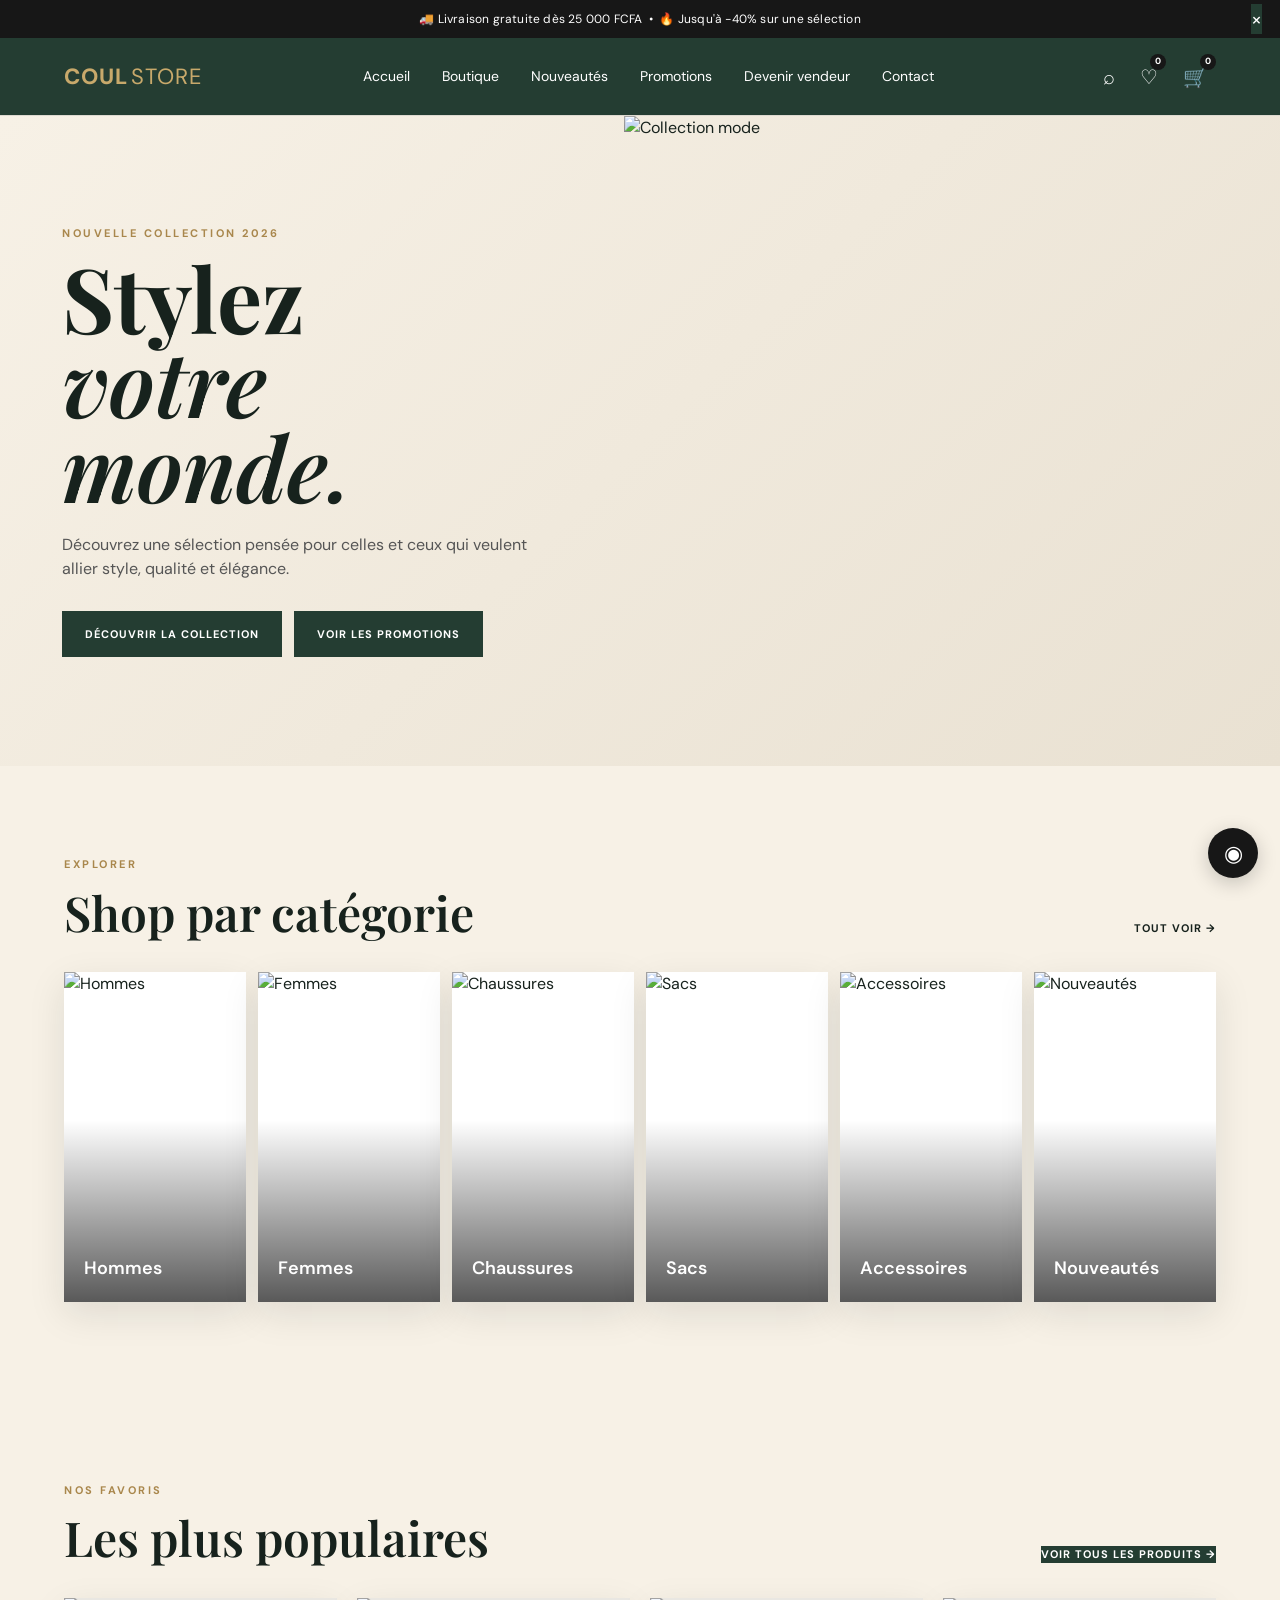
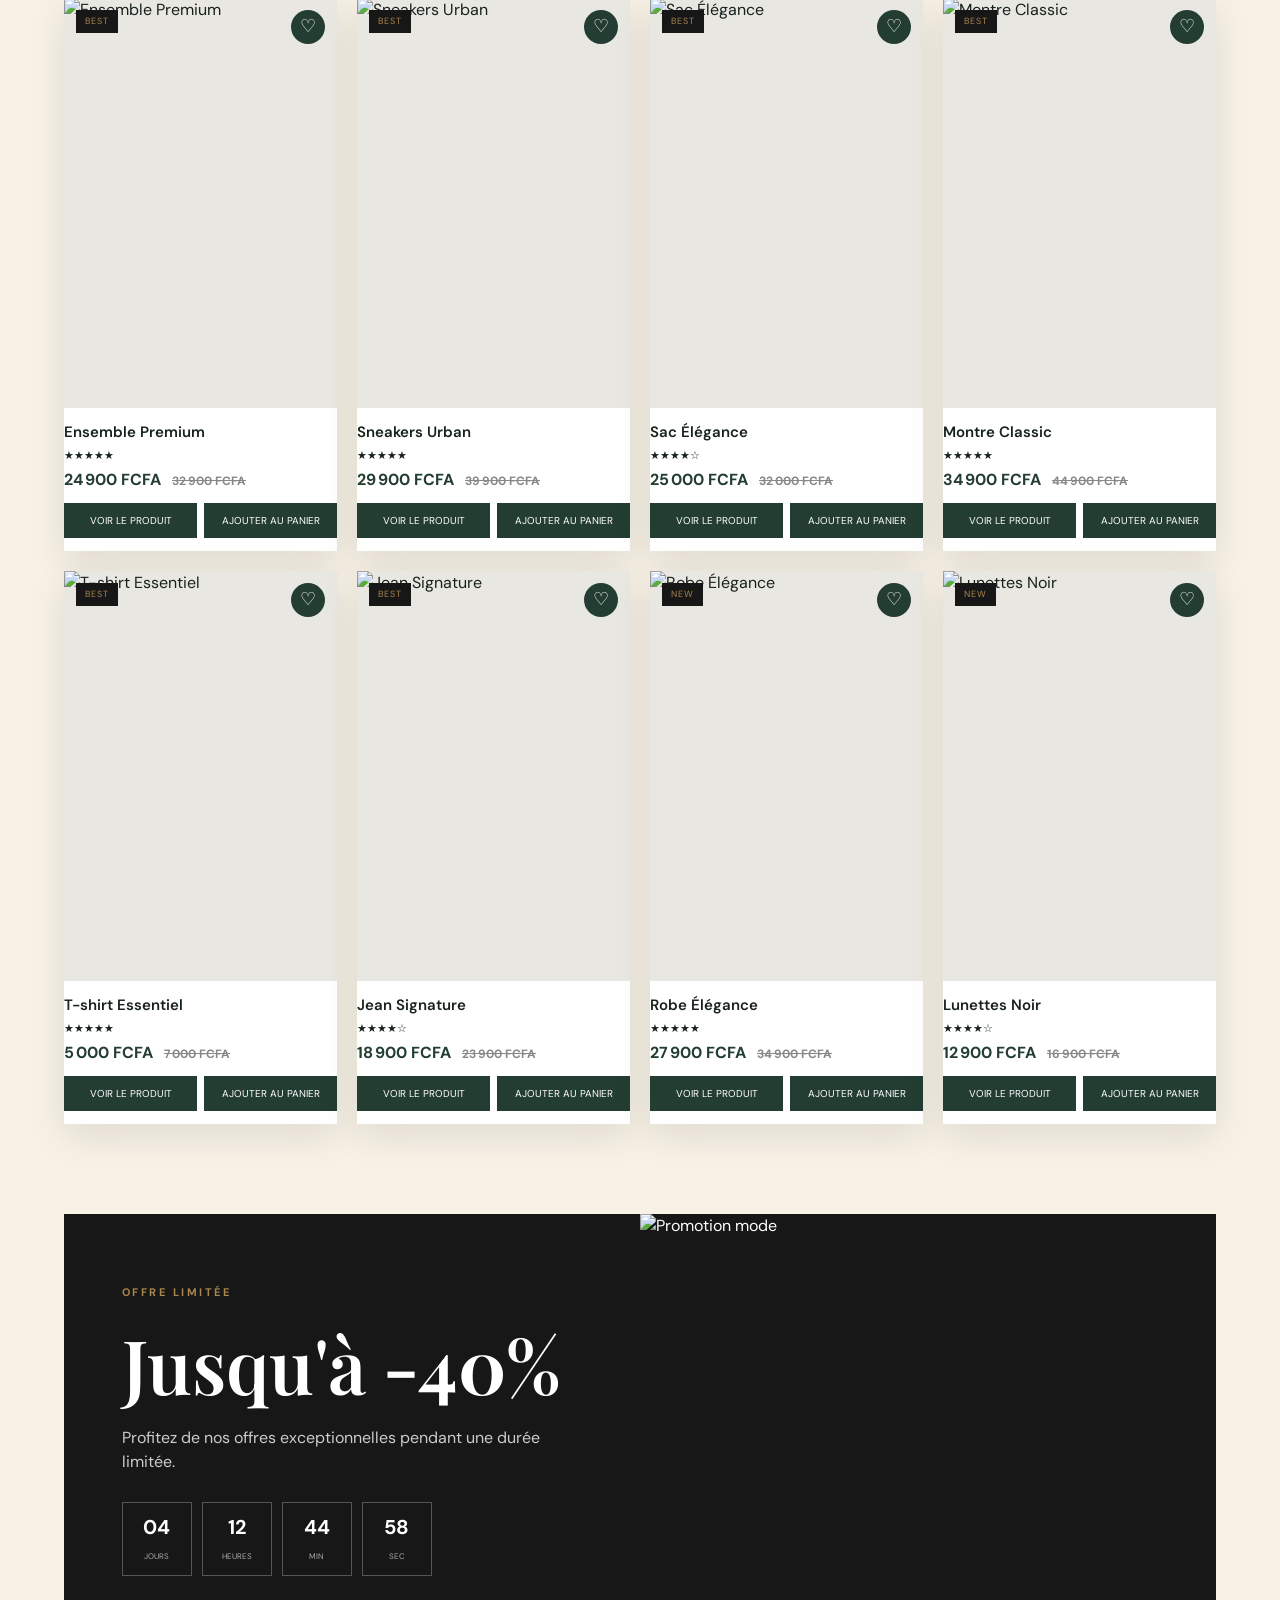
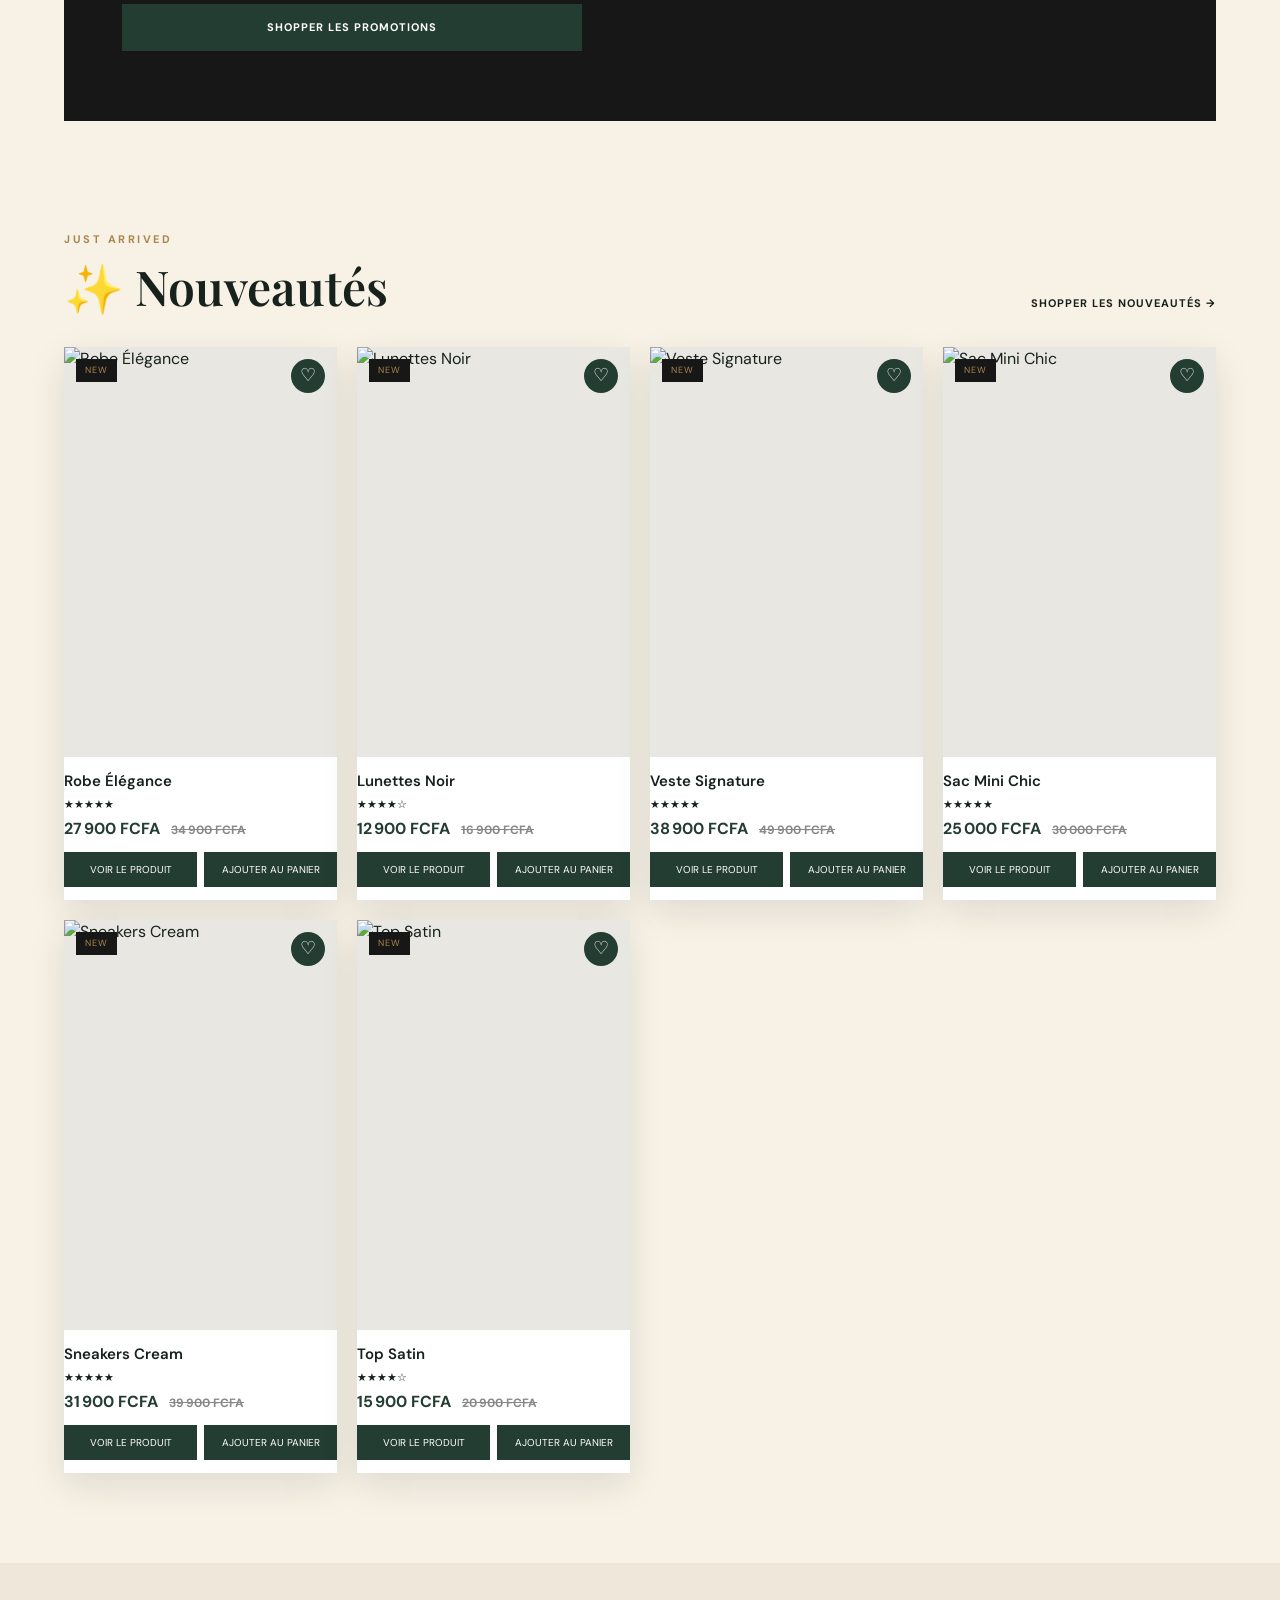
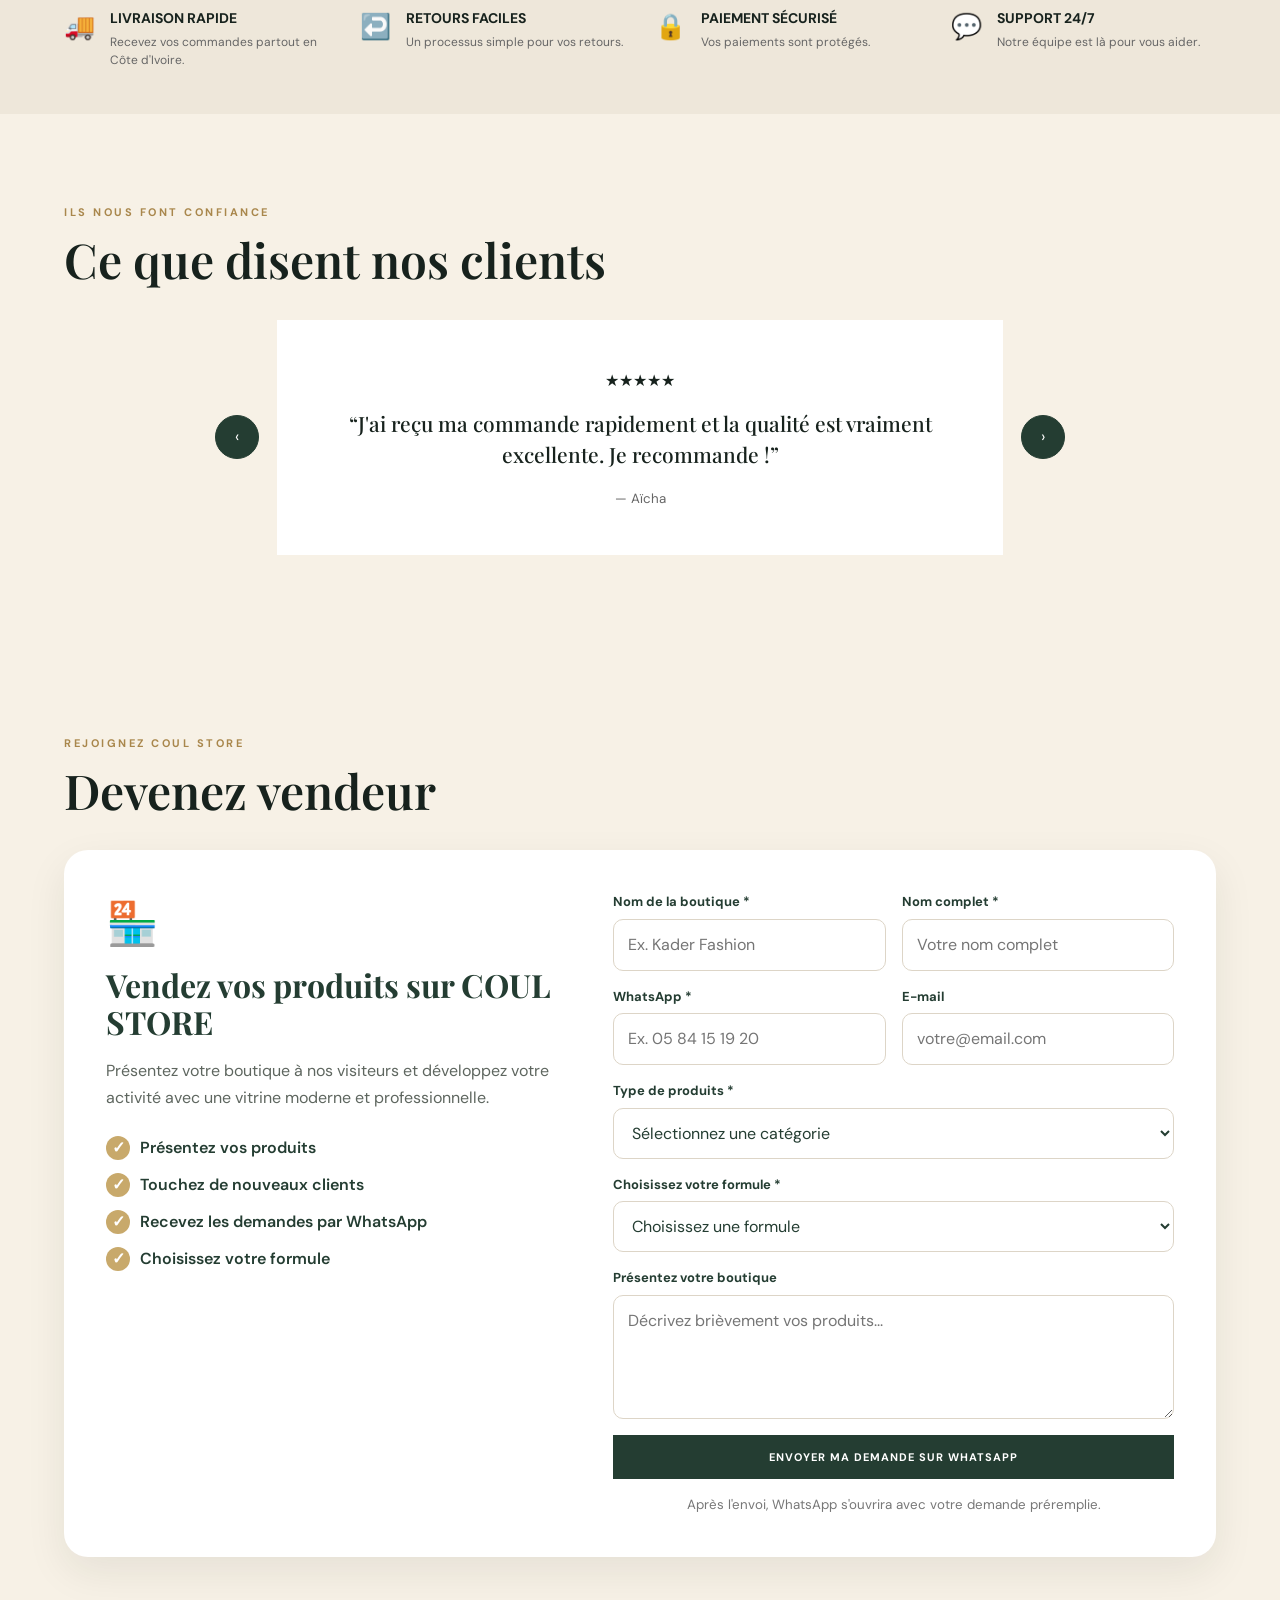
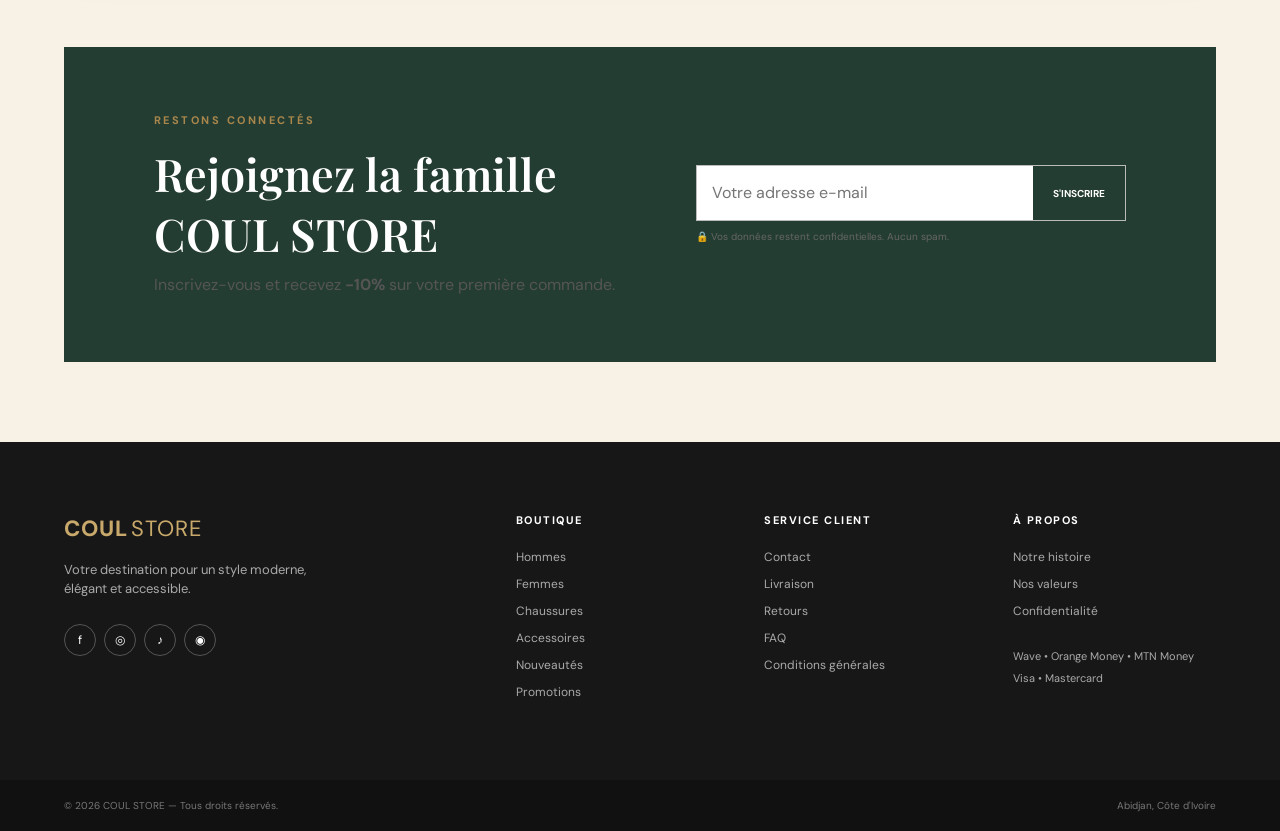
==== index.html @ 88ff922c "Update print statement from 'Hello' to 'Goodbye'" ====
<!DOCTYPE html>
<html lang="fr">
<head>
  <meta charset="UTF-8">
  <meta name="viewport" content="width=device-width, initial-scale=1.0">
  <meta name="description" content="COUL STORE — boutique mode et lifestyle en ligne.">
  <title>COUL STORE — Mode & Lifestyle</title>
  <link rel="preconnect" href="https://fonts.googleapis.com">
  <link rel="preconnect" href="https://fonts.gstatic.com" crossorigin>
  <link href="https://fonts.googleapis.com/css2?family=DM+Sans:wght@400;500;600;700&family=Playfair+Display:wght@600;700&display=swap" rel="stylesheet">
  <link rel="stylesheet" href="style.css">

  <style>
    .seller-section{background:#f7f1e6}
    .seller-box{display:grid;grid-template-columns:1fr 1.2fr;gap:40px;background:#fff;padding:42px;border-radius:24px;box-shadow:0 15px 40px rgba(23,34,29,.08)}
    .seller-intro h3{font-family:'Playfair Display',serif;font-size:32px;line-height:1.15;margin:12px 0 16px;color:#243d32}
    .seller-intro p{line-height:1.7;color:#5e665f}
    .seller-icon{font-size:42px}
    .seller-benefits{display:grid;gap:13px;margin-top:25px}
    .seller-benefits div{display:flex;gap:10px;align-items:center;color:#243d32;font-weight:600}
    .seller-benefits span{display:inline-grid;place-items:center;width:24px;height:24px;border-radius:50%;background:#c8a96b;color:#fff}
    .seller-form{display:grid;gap:16px}
    .form-row{display:grid;grid-template-columns:1fr 1fr;gap:16px}
    .form-group{display:grid;gap:7px}
    .form-group label{font-size:13px;font-weight:700;color:#243d32}
    .form-group input,.form-group select,.form-group textarea{width:100%;border:1px solid #d8d2c7;border-radius:10px;padding:13px 14px;background:#fff;font:inherit;color:#243d32;outline:none}
    .form-group textarea{resize:vertical}
    .form-group input:focus,.form-group select:focus,.form-group textarea:focus{border-color:#c8a96b;box-shadow:0 0 0 3px rgba(200,169,107,.15)}
    .seller-submit{border:0;cursor:pointer;width:100%}
    .seller-note{color:#777;text-align:center;line-height:1.5}
    @media(max-width:800px){.seller-box{grid-template-columns:1fr;padding:26px 20px;gap:28px}.seller-intro h3{font-size:27px}.form-row{grid-template-columns:1fr}}
  </style>

</head>
<body>
  <div class="announcement" id="announcement">
    <span>🚚 Livraison gratuite dès 25 000 FCFA&nbsp; • &nbsp;🔥 Jusqu'à -40% sur une sélection</span>
    <button aria-label="Fermer" id="closeAnnouncement">×</button>
  </div>

  <header class="header">
    <a class="logo" href="#accueil">COUL<span>STORE</span></a>

    <nav class="desktop-nav">
      <a href="#accueil">Accueil</a>
      <a href="#boutique">Boutique</a>
      <a href="#nouveautes">Nouveautés</a>
      <a href="#promotions">Promotions</a>
      <a href="#devenir-vendeur">Devenir vendeur</a>
      <a href="#contact">Contact</a>
    </nav>

    <div class="header-actions">
      <button class="icon-btn search-toggle" aria-label="Recherche">⌕</button>
      <button class="icon-btn" id="wishlistBtn" aria-label="Favoris">♡<b id="wishlistCount">0</b></button>
      <button class="icon-btn" id="cartBtn" aria-label="Panier">🛒<b id="cartCount">0</b></button>
      <button class="menu-btn" id="menuBtn" aria-label="Menu">☰</button>
    </div>
  </header>

  <div class="search-panel" id="searchPanel">
    <div class="search-inner">
      <input id="searchInput" type="search" placeholder="Rechercher un produit...">
      <button id="clearSearch">×</button>
    </div>
    <div id="searchResults" class="search-results"></div>
  </div>

  <div class="mobile-menu" id="mobileMenu">
    <a href="#accueil">Accueil</a>
    <a href="#boutique">Boutique</a>
    <a href="#nouveautes">Nouveautés</a>
    <a href="#promotions">Promotions</a>
    <a href="#devenir-vendeur">Devenir vendeur</a>
    <a href="#contact">Contact</a>
  </div>

  <main>
    <section class="hero" id="accueil">
      <div class="hero-content">
        <p class="eyebrow">NOUVELLE COLLECTION 2026</p>
        <h1>Stylez<br><em>votre monde.</em></h1>
        <p>Découvrez une sélection pensée pour celles et ceux qui veulent allier style, qualité et élégance.</p>
        <div class="hero-buttons">
          <a href="#boutique" class="btn btn-dark">Découvrir la collection</a>
          <a href="#promotions" class="btn btn-light">Voir les promotions</a>
        </div>
      </div>
      <div class="hero-image">
        <img src="https://images.unsplash.com/photo-1445205170230-053b83016050?auto=format&fit=crop&w=1400&q=85" alt="Collection mode">
      </div>
    </section>

    <section class="section" id="boutique">
      <div class="section-heading">
        <div><p class="eyebrow">EXPLORER</p><h2>Shop par catégorie</h2></div>
        <a href="#produits" class="text-link">Tout voir →</a>
      </div>
      <div class="category-grid">
        <a class="category-card" href="#produits"><img src="https://images.unsplash.com/photo-1529139574466-a303027c1d8b?auto=format&fit=crop&w=700&q=80" alt="Hommes"><span>Hommes</span></a>
        <a class="category-card" href="#produits"><img src="https://images.unsplash.com/photo-1483985988355-763728e1935b?auto=format&fit=crop&w=700&q=80" alt="Femmes"><span>Femmes</span></a>
        <a class="category-card" href="#produits"><img src="https://images.unsplash.com/photo-1542291026-7eec264c27ff?auto=format&fit=crop&w=700&q=80" alt="Chaussures"><span>Chaussures</span></a>
        <a class="category-card" href="#produits"><img src="https://images.unsplash.com/photo-1553062407-98eeb64c6a62?auto=format&fit=crop&w=700&q=80" alt="Sacs"><span>Sacs</span></a>
        <a class="category-card" href="#produits"><img src="https://images.unsplash.com/photo-1523779917675-b6ed3a42a561?auto=format&fit=crop&w=700&q=80" alt="Accessoires"><span>Accessoires</span></a>
        <a class="category-card" href="#nouveautes"><img src="https://images.unsplash.com/photo-1490481651871-ab68de25d43d?auto=format&fit=crop&w=700&q=80" alt="Nouveautés"><span>Nouveautés</span></a>
      </div>
    </section>

    <section class="section products-section" id="produits">
      <div class="section-heading">
        <div><p class="eyebrow">NOS FAVORIS</p><h2>Les plus populaires</h2></div>
        <button class="text-link" id="viewAll">Voir tous les produits →</button>
      </div>
      <div class="product-grid" id="productGrid"></div>
    </section>

    <section class="promo" id="promotions">
      <div>
        <p class="eyebrow">OFFRE LIMITÉE</p>
        <h2>Jusqu'à <strong>-40%</strong></h2>
        <p>Profitez de nos offres exceptionnelles pendant une durée limitée.</p>
        <div class="countdown">
          <div><b id="days">00</b><small>JOURS</small></div>
          <div><b id="hours">00</b><small>HEURES</small></div>
          <div><b id="minutes">00</b><small>MIN</small></div>
          <div><b id="seconds">00</b><small>SEC</small></div>
        </div>
        <a href="#produits" class="btn btn-light">Shopper les promotions</a>
      </div>
      <img src="https://images.unsplash.com/photo-1529139574466-a303027c1d8b?auto=format&fit=crop&w=1200&q=85" alt="Promotion mode">
    </section>

    <section class="section" id="nouveautes">
      <div class="section-heading">
        <div><p class="eyebrow">JUST ARRIVED</p><h2>✨ Nouveautés</h2></div>
        <a href="#produits" class="text-link">Shopper les nouveautés →</a>
      </div>
      <div class="product-grid" id="newGrid"></div>
    </section>

    <section class="values">
      <div class="value"><span>🚚</span><div><h3>Livraison rapide</h3><p>Recevez vos commandes partout en Côte d'Ivoire.</p></div></div>
      <div class="value"><span>↩️</span><div><h3>Retours faciles</h3><p>Un processus simple pour vos retours.</p></div></div>
      <div class="value"><span>🔒</span><div><h3>Paiement sécurisé</h3><p>Vos paiements sont protégés.</p></div></div>
      <div class="value"><span>💬</span><div><h3>Support 24/7</h3><p>Notre équipe est là pour vous aider.</p></div></div>
    </section>

    <section class="reviews section">
      <div class="section-heading"><div><p class="eyebrow">ILS NOUS FONT CONFIANCE</p><h2>Ce que disent nos clients</h2></div></div>
      <div class="review-wrap">
        <button class="slider-btn" id="prevReview">‹</button>
        <div class="review-card" id="reviewCard"></div>
        <button class="slider-btn" id="nextReview">›</button>
      </div>
    </section>


    <section class="section seller-section" id="devenir-vendeur">
      <div class="section-heading">
        <div>
          <p class="eyebrow">REJOIGNEZ COUL STORE</p>
          <h2>Devenez vendeur</h2>
        </div>
      </div>

      <div class="seller-box">
        <div class="seller-intro">
          <span class="seller-icon">🏪</span>
          <h3>Vendez vos produits sur COUL STORE</h3>
          <p>Présentez votre boutique à nos visiteurs et développez votre activité avec une vitrine moderne et professionnelle.</p>

          <div class="seller-benefits">
            <div><span>✓</span> Présentez vos produits</div>
            <div><span>✓</span> Touchez de nouveaux clients</div>
            <div><span>✓</span> Recevez les demandes par WhatsApp</div>
            <div><span>✓</span> Choisissez votre formule</div>
          </div>
        </div>

        <form class="seller-form" id="sellerForm">
          <div class="form-row">
            <div class="form-group">
              <label for="sellerShop">Nom de la boutique *</label>
              <input id="sellerShop" type="text" placeholder="Ex. Kader Fashion" required>
            </div>
            <div class="form-group">
              <label for="sellerName">Nom complet *</label>
              <input id="sellerName" type="text" placeholder="Votre nom complet" required>
            </div>
          </div>

          <div class="form-row">
            <div class="form-group">
              <label for="sellerPhone">WhatsApp *</label>
              <input id="sellerPhone" type="tel" placeholder="Ex. 05 84 15 19 20" required>
            </div>
            <div class="form-group">
              <label for="sellerEmail">E-mail</label>
              <input id="sellerEmail" type="email" placeholder="votre@email.com">
            </div>
          </div>

          <div class="form-group">
            <label for="sellerCategory">Type de produits *</label>
            <select id="sellerCategory" required>
              <option value="">Sélectionnez une catégorie</option>
              <option>Vêtements</option>
              <option>Chaussures</option>
              <option>Sacs</option>
              <option>Accessoires</option>
              <option>Beauté & soins</option>
              <option>Autres</option>
            </select>
          </div>

          <div class="form-group">
            <label for="sellerPlan">Choisissez votre formule *</label>
            <select id="sellerPlan" required>
              <option value="">Choisissez une formule</option>
              <option>Starter — 3 000 FCFA / mois</option>
              <option>Business — 5 000 FCFA / mois</option>
              <option>Premium — 10 000 FCFA / mois</option>
            </select>
          </div>

          <div class="form-group">
            <label for="sellerDescription">Présentez votre boutique</label>
            <textarea id="sellerDescription" rows="4" placeholder="Décrivez brièvement vos produits..."></textarea>
          </div>

          <button class="btn btn-dark seller-submit" type="submit">Envoyer ma demande sur WhatsApp</button>
          <small class="seller-note">Après l'envoi, WhatsApp s'ouvrira avec votre demande préremplie.</small>
        </form>
      </div>
    </section>

    <section class="newsletter">
      <div>
        <p class="eyebrow">RESTONS CONNECTÉS</p>
        <h2>Rejoignez la famille COUL STORE</h2>
        <p>Inscrivez-vous et recevez <strong>-10%</strong> sur votre première commande.</p>
      </div>
      <form id="newsletterForm">
        <div class="email-box"><input id="emailInput" type="email" placeholder="Votre adresse e-mail" required><button type="submit">S'inscrire</button></div>
        <small>🔒 Vos données restent confidentielles. Aucun spam.</small>
      </form>
    </section>
  </main>

  <footer id="contact">
    <div class="footer-top">
      <div class="footer-brand"><a class="logo" href="#accueil">COUL<span>STORE</span></a><p>Votre destination pour un style moderne, élégant et accessible.</p><div class="socials"><a href="#">f</a><a href="#">◎</a><a href="#">♪</a><a href="https://wa.me/2250584151920" target="_blank" rel="noopener noreferrer">◉</a></div></div>
      <div><h4>BOUTIQUE</h4><a href="#produits">Hommes</a><a href="#produits">Femmes</a><a href="#produits">Chaussures</a><a href="#produits">Accessoires</a><a href="#nouveautes">Nouveautés</a><a href="#promotions">Promotions</a></div>
      <div><h4>SERVICE CLIENT</h4><a href="#contact">Contact</a><a href="#">Livraison</a><a href="#">Retours</a><a href="#">FAQ</a><a href="#">Conditions générales</a></div>
      <div><h4>À PROPOS</h4><a href="#">Notre histoire</a><a href="#">Nos valeurs</a><a href="#">Confidentialité</a><p class="payment">Wave • Orange Money • MTN Money<br>Visa • Mastercard</p></div>
    </div>
    <div class="footer-bottom"><span>© 2026 COUL STORE — Tous droits réservés.</span><span>Abidjan, Côte d'Ivoire</span></div>
  </footer>

  <div class="overlay" id="overlay"></div>
  <aside class="cart-drawer" id="cartDrawer">
    <div class="drawer-head"><h2>Votre panier</h2><button id="closeCart">×</button></div>
    <div id="cartItems"></div>
    <div class="cart-footer"><div><span>Sous-total</span><strong id="cartTotal">0 FCFA</strong></div><button class="btn btn-dark checkout" id="checkoutBtn">Passer la commande</button></div>
  </aside>

  <div class="modal" id="productModal">
    <div class="modal-box"><button class="modal-close" id="closeModal">×</button><div id="modalContent"></div></div>
  </div>

  <a class="whatsapp" href="https://wa.me/2250584151920?text=Bonjour%20COUL%20STORE%2C%20je%20voudrais%20avoir%20des%20informations%20sur%20vos%20produits." target="_blank" rel="noopener noreferrer" aria-label="WhatsApp">◉</a>
  <div class="toast" id="toast"></div>


  <script src="script.js"></script>
</body>
</html>
---- style.css ----
*{box-sizing:border-box;margin:0;padding:0}html{scroll-behavior:smooth}body{font-family:"DM Sans",sans-serif;color:#171717;background:#f8f6f1;line-height:1.5}a{text-decoration:none;color:inherit}button,input{font:inherit}.announcement{height:38px;background:#171717;color:#fff;display:flex;justify-content:center;align-items:center;font-size:12px;letter-spacing:.2px;position:relative}.announcement button{position:absolute;right:18px;background:none;border:0;color:#fff;font-size:20px;cursor:pointer}.header{height:78px;background:#f8f6f1;display:flex;align-items:center;justify-content:space-between;padding:0 5%;position:sticky;top:0;z-index:50;border-bottom:1px solid #ddd9d0}.logo{font-size:22px;font-weight:800;letter-spacing:1px}.logo span{font-weight:400;margin-left:3px}.desktop-nav{display:flex;gap:32px;font-size:14px}.desktop-nav a:hover,.footer-top a:hover,.text-link:hover{opacity:.55}.header-actions{display:flex;gap:9px;align-items:center}.icon-btn,.menu-btn{background:none;border:0;cursor:pointer;position:relative;font-size:20px;padding:8px}.icon-btn b{position:absolute;top:0;right:0;background:#171717;color:#fff;border-radius:50%;font-size:9px;min-width:16px;height:16px;display:grid;place-items:center}.menu-btn{display:none}.search-panel{display:none;background:#fff;padding:15px 5%;border-bottom:1px solid #ddd;position:sticky;top:78px;z-index:45}.search-panel.open{display:block}.search-inner{display:flex;border:1px solid #ccc}.search-inner input{width:100%;border:0;padding:13px;outline:0}.search-inner button{border:0;background:none;padding:0 15px}.search-results{display:grid;grid-template-columns:repeat(4,1fr);gap:12px;margin-top:12px}.mobile-menu{display:none}.hero{min-height:650px;display:grid;grid-template-columns:1fr 1.05fr;background:#e8e1d6}.hero-content{display:flex;flex-direction:column;justify-content:center;padding:8% 10%;z-index:2}.eyebrow{font-size:11px;letter-spacing:2.5px;font-weight:700;margin-bottom:14px}.hero h1{font:700 clamp(48px,7vw,92px)/.94 "Playfair Display",serif;margin-bottom:25px}.hero h1 em{font-weight:600}.hero-content>p:not(.eyebrow){max-width:490px;color:#555;margin-bottom:30px;font-size:16px}.hero-image{min-height:650px}.hero-image img{width:100%;height:100%;object-fit:cover}.hero-buttons{display:flex;gap:12px;flex-wrap:wrap}.btn{display:inline-flex;justify-content:center;align-items:center;padding:14px 22px;border:1px solid #171717;text-transform:uppercase;letter-spacing:1px;font-size:11px;font-weight:700;cursor:pointer}.btn-dark{background:#171717;color:#fff}.btn-light{background:#fff;color:#171717;border-color:#fff}.section{padding:90px 5%}.section-heading{display:flex;justify-content:space-between;align-items:end;margin-bottom:35px}.section-heading h2{font:600 clamp(30px,4vw,48px)/1.05 "Playfair Display",serif}.text-link{border:0;background:none;text-transform:uppercase;font-size:11px;font-weight:700;letter-spacing:1px;cursor:pointer}.category-grid{display:grid;grid-template-columns:repeat(6,1fr);gap:12px}.category-card{height:330px;position:relative;overflow:hidden;background:#ddd}.category-card img{width:100%;height:100%;object-fit:cover;transition:.5s}.category-card:after{content:"";position:absolute;inset:45% 0 0;background:linear-gradient(transparent,rgba(0,0,0,.65))}.category-card span{position:absolute;z-index:2;bottom:20px;left:20px;color:#fff;font-size:18px;font-weight:600}.category-card:hover img{transform:scale(1.06)}.product-grid{display:grid;grid-template-columns:repeat(4,1fr);gap:20px}.product-card{position:relative}.product-image{height:410px;background:#e9e7e2;position:relative;overflow:hidden}.product-image img{width:100%;height:100%;object-fit:cover;transition:.4s}.product-card:hover .product-image img{transform:scale(1.03)}.badge{position:absolute;left:12px;top:12px;background:#171717;color:#fff;padding:5px 9px;font-size:9px;letter-spacing:1px}.heart{position:absolute;right:12px;top:12px;border:0;background:#fff;width:34px;height:34px;border-radius:50%;cursor:pointer;font-size:18px}.heart.active{background:#171717;color:#fff}.product-info{padding:13px 0}.product-info h3{font-size:15px;font-weight:600}.stars{font-size:11px;margin:4px 0}.price{font-weight:700}.old{text-decoration:line-through;color:#888;font-size:12px;margin-left:7px}.product-actions{display:flex;gap:7px;margin-top:11px}.product-actions button{flex:1;padding:9px;border:1px solid #171717;background:#171717;color:#fff;font-size:10px;text-transform:uppercase;cursor:pointer}.product-actions button:first-child{background:transparent;color:#171717}.promo{margin:0 5% 20px;background:#171717;color:#fff;display:grid;grid-template-columns:1fr 1fr;min-height:480px;overflow:hidden}.promo>div{padding:70px 10%;display:flex;flex-direction:column;justify-content:center}.promo h2{font:600 clamp(45px,6vw,75px) "Playfair Display",serif;margin-bottom:12px}.promo p:not(.eyebrow){color:#ccc;max-width:430px}.promo img{width:100%;height:100%;object-fit:cover;min-height:480px}.countdown{display:flex;gap:10px;margin:28px 0}.countdown div{border:1px solid #555;min-width:70px;padding:9px;text-align:center}.countdown b{display:block;font-size:20px}.countdown small{font-size:8px;color:#aaa}.values{display:grid;grid-template-columns:repeat(4,1fr);background:#ebe7de;padding:45px 5%;gap:30px}.value{display:flex;gap:15px}.value>span{font-size:25px}.value h3{font-size:14px;text-transform:uppercase}.value p{font-size:12px;color:#666;margin-top:4px}.review-wrap{display:flex;align-items:center;gap:18px;max-width:850px;margin:auto}.review-card{background:#fff;min-height:210px;flex:1;padding:45px;text-align:center}.review-card .stars{font-size:16px}.review-card p{font:500 21px/1.5 "Playfair Display",serif;margin:15px auto;max-width:650px}.review-card small{color:#666}.slider-btn{border:1px solid #aaa;background:transparent;width:44px;height:44px;border-radius:50%;cursor:pointer}.newsletter{margin:0 5% 80px;padding:65px 7%;background:#ded5c7;display:flex;justify-content:space-between;gap:40px;align-items:center}.newsletter h2{font:600 clamp(30px,4vw,45px) "Playfair Display",serif}.newsletter p:not(.eyebrow){margin-top:10px;color:#555}.email-box{display:flex;background:#fff;border:1px solid #bbb;min-width:430px}.email-box input{border:0;outline:0;padding:15px;flex:1}.email-box button{background:#171717;color:#fff;border:0;padding:0 20px;text-transform:uppercase;font-size:10px;font-weight:700}.newsletter form small{display:block;margin-top:8px;color:#666;font-size:10px}.footer-top{background:#171717;color:#fff;padding:70px 5%;display:grid;grid-template-columns:2fr 1fr 1fr 1fr;gap:45px}.footer-top .logo{display:block;margin-bottom:15px}.footer-brand>p{color:#aaa;max-width:280px;font-size:13px}.footer-top h4{font-size:11px;letter-spacing:1.5px;margin-bottom:20px}.footer-top>div:not(.footer-brand) a{display:block;color:#aaa;font-size:12px;margin:9px 0}.socials{display:flex;gap:8px;margin-top:25px}.socials a{width:32px;height:32px;border:1px solid #555;border-radius:50%;display:grid;place-items:center;font-size:12px}.payment{font-size:11px;color:#aaa;line-height:2;margin-top:25px}.footer-bottom{background:#111;color:#777;padding:18px 5%;display:flex;justify-content:space-between;font-size:10px}.overlay{position:fixed;inset:0;background:rgba(0,0,0,.4);opacity:0;visibility:hidden;transition:.3s;z-index:80}.overlay.show{opacity:1;visibility:visible}.cart-drawer{position:fixed;right:-440px;top:0;width:min(440px,100%);height:100%;background:#fff;z-index:90;transition:.35s;padding:25px;display:flex;flex-direction:column}.cart-drawer.open{right:0}.drawer-head{display:flex;justify-content:space-between;border-bottom:1px solid #ddd;padding-bottom:18px}.drawer-head button,.modal-close{border:0;background:none;font-size:28px;cursor:pointer}.cart-footer{margin-top:auto;border-top:1px solid #ddd;padding-top:20px}.cart-footer>div{display:flex;justify-content:space-between;margin-bottom:15px}.cart-item{display:flex;gap:12px;padding:15px 0;border-bottom:1px solid #eee}.cart-item img{width:70px;height:80px;object-fit:cover}.cart-item-info{flex:1}.cart-item-info h4{font-size:13px}.qty{display:flex;align-items:center;gap:8px;margin-top:7px}.qty button{width:24px;height:24px;border:1px solid #ccc;background:#fff;cursor:pointer}.remove{border:0;background:none;font-size:11px;text-decoration:underline;cursor:pointer}.checkout{width:100%}.modal{position:fixed;inset:0;background:rgba(0,0,0,.6);z-index:100;display:none;place-items:center;padding:20px}.modal.show{display:grid}.modal-box{background:#fff;width:min(900px,100%);max-height:90vh;overflow:auto;position:relative;padding:35px}.modal-close{position:absolute;right:15px;top:8px;z-index:2}.modal-product{display:grid;grid-template-columns:1fr 1fr;gap:35px}.modal-product img{width:100%;height:500px;object-fit:cover}.modal-product h2{font:600 40px "Playfair Display",serif;margin:10px 0}.modal-product p{color:#666;margin:15px 0}.modal-product .price{font-size:20px;margin:20px 0}.toast{position:fixed;left:50%;bottom:30px;transform:translate(-50%,20px);background:#171717;color:#fff;padding:12px 20px;font-size:12px;opacity:0;pointer-events:none;transition:.3s;z-index:120}.toast.show{opacity:1;transform:translate(-50%,0)}.whatsapp{position:fixed;right:22px;bottom:22px;width:50px;height:50px;background:#171717;color:#fff;border-radius:50%;display:grid;place-items:center;font-size:22px;z-index:70;box-shadow:0 5px 20px #0003}.search-results .mini-result{display:flex;gap:8px;align-items:center;border:1px solid #eee;padding:8px;font-size:11px}.mini-result img{width:50px;height:60px;object-fit:cover}
@media(max-width:1000px){.category-grid{grid-template-columns:repeat(3,1fr)}.product-grid{grid-template-columns:repeat(3,1fr)}.values{grid-template-columns:repeat(2,1fr)}.desktop-nav{gap:15px}.hero{min-height:560px}.hero-image{min-height:560px}.product-image{height:340px}}
@media(max-width:700px){.announcement{font-size:10px;padding:0 35px 0 12px;text-align:center}.header{height:68px;padding:0 4%}.desktop-nav{display:none}.menu-btn{display:block}.search-panel{top:68px}.mobile-menu{position:fixed;top:68px;left:0;right:0;background:#fff;z-index:49;display:none;flex-direction:column;padding:20px 5%;border-bottom:1px solid #ddd}.mobile-menu.open{display:flex}.mobile-menu a{padding:13px 0;border-bottom:1px solid #eee}.hero{grid-template-columns:1fr;min-height:auto}.hero-content{padding:70px 7%;order:2}.hero-image{min-height:430px;order:1}.hero h1{font-size:60px}.section{padding:65px 5%}.section-heading{align-items:start;gap:15px}.category-grid{grid-template-columns:repeat(2,1fr)}.category-card{height:250px}.product-grid{grid-template-columns:repeat(2,1fr);gap:12px}.product-image{height:260px}.product-actions button{font-size:9px;padding:8px 4px}.promo{grid-template-columns:1fr;margin:0 5% 10px}.promo img{min-height:350px;grid-row:1}.promo>div{padding:50px 8%;grid-row:2}.values{grid-template-columns:1fr;padding:40px 5%}.newsletter{margin:0 5% 50px;display:block;padding:45px 7%}.email-box{min-width:0;margin-top:25px}.email-box input{min-width:0;width:100%}.footer-top{grid-template-columns:1fr 1fr;padding:55px 5%;gap:35px}.footer-brand{grid-column:1/-1}.footer-bottom{display:block;line-height:2}.modal-product{grid-template-columns:1fr}.modal-product img{height:350px}.search-results{grid-template-columns:repeat(2,1fr)}}
@media(max-width:420px){.logo{font-size:18px}.header-actions{gap:0}.hero h1{font-size:52px}.category-card{height:210px}.product-image{height:225px}.product-info h3{font-size:13px}.product-actions{display:block}.product-actions button{width:100%;margin-top:5px}.countdown div{min-width:55px}.review-card{padding:30px 20px}.review-card p{font-size:17px}.email-box{display:block;background:transparent;border:0}.email-box input,.email-box button{width:100%;height:48px;margin-top:7px}.footer-top{grid-template-columns:1fr}}


/* ===== COUL STORE — THÈME VERT FORÊT / CRÈME / DORÉ ===== */
:root{
  --primary:#243D32;
  --primary-dark:#17221D;
  --secondary:#6F8879;
  --cream:#F7F1E6;
  --gold:#C8A96B;
  --gold-dark:#A9874C;
  --white:#FFFFFF;
  --text:#17221D;
  --muted:#66736B;
  --border:#DDD5C7;
  --shadow:0 12px 35px rgba(23,34,29,.10);
}

body{
  background:var(--cream) !important;
  color:var(--text);
}

.announcement-bar,
.header,
.site-header,
.navbar,
footer,
.footer{
  background:var(--primary) !important;
  color:var(--white) !important;
}

a:hover{
  color:var(--gold) !important;
}

button,
.btn,
.button,
.cta,
.add-to-cart{
  background:var(--primary) !important;
  color:var(--white) !important;
  border-color:var(--primary) !important;
}

button:hover,
.btn:hover,
.button:hover,
.cta:hover,
.add-to-cart:hover{
  background:var(--gold) !important;
  border-color:var(--gold) !important;
  color:var(--primary-dark) !important;
}

.hero,
.hero-section{
  background:linear-gradient(135deg,var(--cream),#E9E1D2) !important;
}

.section-eyebrow,
.eyebrow,
.badge,
.tag{
  color:var(--gold-dark) !important;
}

.product-card,
.card,
.category-card{
  background:var(--white) !important;
  border-color:var(--border) !important;
  box-shadow:var(--shadow);
}

.product-card:hover,
.card:hover,
.category-card:hover{
  border-color:var(--gold) !important;
  transform:translateY(-4px);
}

.price,
.product-price{
  color:var(--primary) !important;
}

.sale,
.discount{
  background:var(--gold) !important;
  color:var(--primary-dark) !important;
}

.promo-banner,
.promotion,
.newsletter{
  background:var(--primary) !important;
  color:var(--white) !important;
}

.value-props,
.values{
  background:#EEE7DA !important;
}

input,
select,
textarea{
  background:var(--white) !important;
  border-color:var(--border) !important;
}

input:focus,
select:focus,
textarea:focus{
  border-color:var(--gold) !important;
  outline-color:var(--gold);
}

.logo,
.brand{
  color:var(--gold) !important;
}

.icon,
.nav-icon{
  color:inherit;
}

.cart-drawer,
.modal,
.search-panel{
  background:var(--white) !important;
  color:var(--text) !important;
}

hr{
  border-color:var(--border) !important;
}
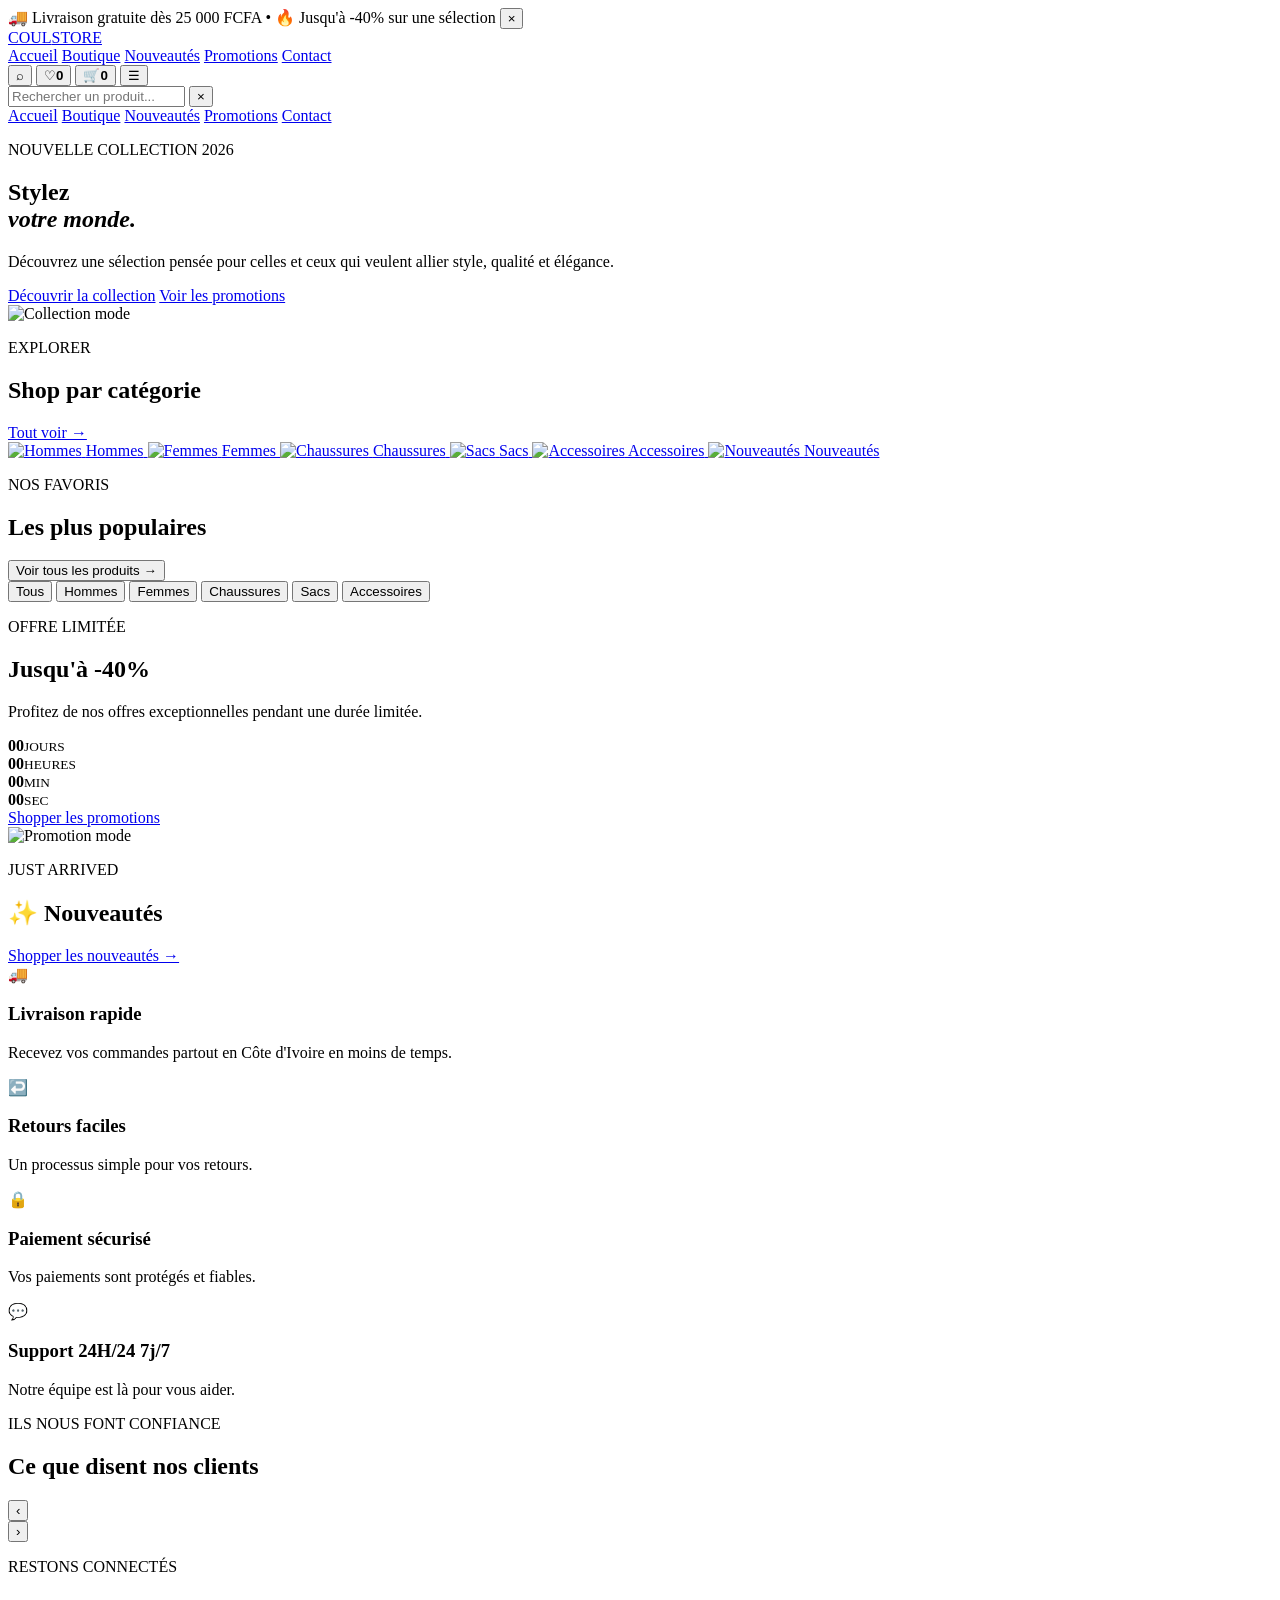
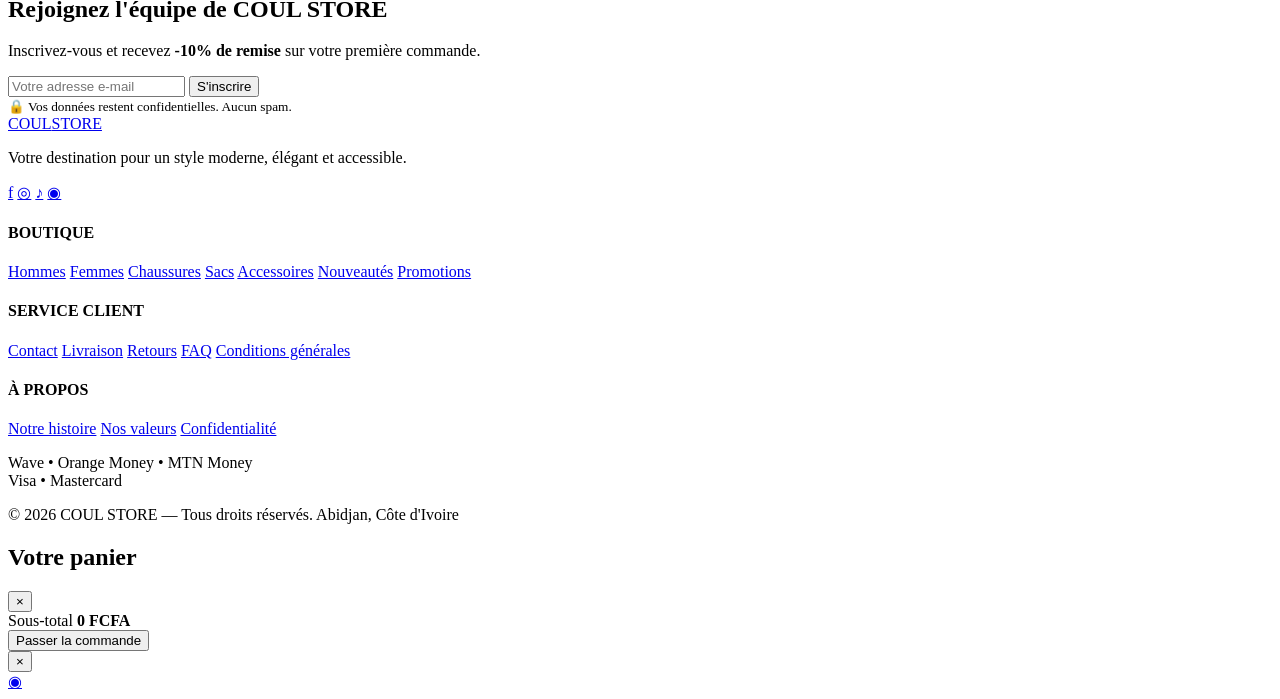
==== commit 16e38728: "Rename index.html store.html to index.html" ====
--- a/index.html
+++ b/index.html
@@ -1,277 +1,414 @@
-<!DOCTYPE html>
-<html lang="fr">
-<head>
-  <meta charset="UTF-8">
-  <meta name="viewport" content="width=device-width, initial-scale=1.0">
-  <meta name="description" content="COUL STORE — boutique mode et lifestyle en ligne.">
-  <title>COUL STORE — Mode & Lifestyle</title>
-  <link rel="preconnect" href="https://fonts.googleapis.com">
-  <link rel="preconnect" href="https://fonts.gstatic.com" crossorigin>
-  <link href="https://fonts.googleapis.com/css2?family=DM+Sans:wght@400;500;600;700&family=Playfair+Display:wght@600;700&display=swap" rel="stylesheet">
-  <link rel="stylesheet" href="style.css">
-
-  <style>
-    .seller-section{background:#f7f1e6}
-    .seller-box{display:grid;grid-template-columns:1fr 1.2fr;gap:40px;background:#fff;padding:42px;border-radius:24px;box-shadow:0 15px 40px rgba(23,34,29,.08)}
-    .seller-intro h3{font-family:'Playfair Display',serif;font-size:32px;line-height:1.15;margin:12px 0 16px;color:#243d32}
-    .seller-intro p{line-height:1.7;color:#5e665f}
-    .seller-icon{font-size:42px}
-    .seller-benefits{display:grid;gap:13px;margin-top:25px}
-    .seller-benefits div{display:flex;gap:10px;align-items:center;color:#243d32;font-weight:600}
-    .seller-benefits span{display:inline-grid;place-items:center;width:24px;height:24px;border-radius:50%;background:#c8a96b;color:#fff}
-    .seller-form{display:grid;gap:16px}
-    .form-row{display:grid;grid-template-columns:1fr 1fr;gap:16px}
-    .form-group{display:grid;gap:7px}
-    .form-group label{font-size:13px;font-weight:700;color:#243d32}
-    .form-group input,.form-group select,.form-group textarea{width:100%;border:1px solid #d8d2c7;border-radius:10px;padding:13px 14px;background:#fff;font:inherit;color:#243d32;outline:none}
-    .form-group textarea{resize:vertical}
-    .form-group input:focus,.form-group select:focus,.form-group textarea:focus{border-color:#c8a96b;box-shadow:0 0 0 3px rgba(200,169,107,.15)}
-    .seller-submit{border:0;cursor:pointer;width:100%}
-    .seller-note{color:#777;text-align:center;line-height:1.5}
-    @media(max-width:800px){.seller-box{grid-template-columns:1fr;padding:26px 20px;gap:28px}.seller-intro h3{font-size:27px}.form-row{grid-template-columns:1fr}}
-  </style>
-
-</head>
-<body>
-  <div class="announcement" id="announcement">
-    <span>🚚 Livraison gratuite dès 25 000 FCFA&nbsp; • &nbsp;🔥 Jusqu'à -40% sur une sélection</span>
-    <button aria-label="Fermer" id="closeAnnouncement">×</button>
-  </div>
-
-  <header class="header">
-    <a class="logo" href="#accueil">COUL<span>STORE</span></a>
-
-    <nav class="desktop-nav">
-      <a href="#accueil">Accueil</a>
-      <a href="#boutique">Boutique</a>
-      <a href="#nouveautes">Nouveautés</a>
-      <a href="#promotions">Promotions</a>
-      <a href="#devenir-vendeur">Devenir vendeur</a>
-      <a href="#contact">Contact</a>
-    </nav>
-
-    <div class="header-actions">
-      <button class="icon-btn search-toggle" aria-label="Recherche">⌕</button>
-      <button class="icon-btn" id="wishlistBtn" aria-label="Favoris">♡<b id="wishlistCount">0</b></button>
-      <button class="icon-btn" id="cartBtn" aria-label="Panier">🛒<b id="cartCount">0</b></button>
-      <button class="menu-btn" id="menuBtn" aria-label="Menu">☰</button>
-    </div>
-  </header>
-
-  <div class="search-panel" id="searchPanel">
-    <div class="search-inner">
-      <input id="searchInput" type="search" placeholder="Rechercher un produit...">
-      <button id="clearSearch">×</button>
-    </div>
-    <div id="searchResults" class="search-results"></div>
-  </div>
-
-  <div class="mobile-menu" id="mobileMenu">
-    <a href="#accueil">Accueil</a>
-    <a href="#boutique">Boutique</a>
-    <a href="#nouveautes">Nouveautés</a>
-    <a href="#promotions">Promotions</a>
-    <a href="#devenir-vendeur">Devenir vendeur</a>
-    <a href="#contact">Contact</a>
-  </div>
-
-  <main>
-    <section class="hero" id="accueil">
-      <div class="hero-content">
-        <p class="eyebrow">NOUVELLE COLLECTION 2026</p>
-        <h1>Stylez<br><em>votre monde.</em></h1>
-        <p>Découvrez une sélection pensée pour celles et ceux qui veulent allier style, qualité et élégance.</p>
-        <div class="hero-buttons">
-          <a href="#boutique" class="btn btn-dark">Découvrir la collection</a>
-          <a href="#promotions" class="btn btn-light">Voir les promotions</a>
-        </div>
-      </div>
-      <div class="hero-image">
-        <img src="https://images.unsplash.com/photo-1445205170230-053b83016050?auto=format&fit=crop&w=1400&q=85" alt="Collection mode">
-      </div>
-    </section>
-
-    <section class="section" id="boutique">
-      <div class="section-heading">
-        <div><p class="eyebrow">EXPLORER</p><h2>Shop par catégorie</h2></div>
-        <a href="#produits" class="text-link">Tout voir →</a>
-      </div>
-      <div class="category-grid">
-        <a class="category-card" href="#produits"><img src="https://images.unsplash.com/photo-1529139574466-a303027c1d8b?auto=format&fit=crop&w=700&q=80" alt="Hommes"><span>Hommes</span></a>
-        <a class="category-card" href="#produits"><img src="https://images.unsplash.com/photo-1483985988355-763728e1935b?auto=format&fit=crop&w=700&q=80" alt="Femmes"><span>Femmes</span></a>
-        <a class="category-card" href="#produits"><img src="https://images.unsplash.com/photo-1542291026-7eec264c27ff?auto=format&fit=crop&w=700&q=80" alt="Chaussures"><span>Chaussures</span></a>
-        <a class="category-card" href="#produits"><img src="https://images.unsplash.com/photo-1553062407-98eeb64c6a62?auto=format&fit=crop&w=700&q=80" alt="Sacs"><span>Sacs</span></a>
-        <a class="category-card" href="#produits"><img src="https://images.unsplash.com/photo-1523779917675-b6ed3a42a561?auto=format&fit=crop&w=700&q=80" alt="Accessoires"><span>Accessoires</span></a>
-        <a class="category-card" href="#nouveautes"><img src="https://images.unsplash.com/photo-1490481651871-ab68de25d43d?auto=format&fit=crop&w=700&q=80" alt="Nouveautés"><span>Nouveautés</span></a>
-      </div>
-    </section>
-
-    <section class="section products-section" id="produits">
-      <div class="section-heading">
-        <div><p class="eyebrow">NOS FAVORIS</p><h2>Les plus populaires</h2></div>
-        <button class="text-link" id="viewAll">Voir tous les produits →</button>
-      </div>
-      <div class="product-grid" id="productGrid"></div>
-    </section>
-
-    <section class="promo" id="promotions">
-      <div>
-        <p class="eyebrow">OFFRE LIMITÉE</p>
-        <h2>Jusqu'à <strong>-40%</strong></h2>
-        <p>Profitez de nos offres exceptionnelles pendant une durée limitée.</p>
-        <div class="countdown">
-          <div><b id="days">00</b><small>JOURS</small></div>
-          <div><b id="hours">00</b><small>HEURES</small></div>
-          <div><b id="minutes">00</b><small>MIN</small></div>
-          <div><b id="seconds">00</b><small>SEC</small></div>
-        </div>
-        <a href="#produits" class="btn btn-light">Shopper les promotions</a>
-      </div>
-      <img src="https://images.unsplash.com/photo-1529139574466-a303027c1d8b?auto=format&fit=crop&w=1200&q=85" alt="Promotion mode">
-    </section>
-
-    <section class="section" id="nouveautes">
-      <div class="section-heading">
-        <div><p class="eyebrow">JUST ARRIVED</p><h2>✨ Nouveautés</h2></div>
-        <a href="#produits" class="text-link">Shopper les nouveautés →</a>
-      </div>
-      <div class="product-grid" id="newGrid"></div>
-    </section>
-
-    <section class="values">
-      <div class="value"><span>🚚</span><div><h3>Livraison rapide</h3><p>Recevez vos commandes partout en Côte d'Ivoire.</p></div></div>
-      <div class="value"><span>↩️</span><div><h3>Retours faciles</h3><p>Un processus simple pour vos retours.</p></div></div>
-      <div class="value"><span>🔒</span><div><h3>Paiement sécurisé</h3><p>Vos paiements sont protégés.</p></div></div>
-      <div class="value"><span>💬</span><div><h3>Support 24/7</h3><p>Notre équipe est là pour vous aider.</p></div></div>
-    </section>
-
-    <section class="reviews section">
-      <div class="section-heading"><div><p class="eyebrow">ILS NOUS FONT CONFIANCE</p><h2>Ce que disent nos clients</h2></div></div>
-      <div class="review-wrap">
-        <button class="slider-btn" id="prevReview">‹</button>
-        <div class="review-card" id="reviewCard"></div>
-        <button class="slider-btn" id="nextReview">›</button>
-      </div>
-    </section>
-
-
-    <section class="section seller-section" id="devenir-vendeur">
-      <div class="section-heading">
-        <div>
-          <p class="eyebrow">REJOIGNEZ COUL STORE</p>
-          <h2>Devenez vendeur</h2>
-        </div>
-      </div>
-
-      <div class="seller-box">
-        <div class="seller-intro">
-          <span class="seller-icon">🏪</span>
-          <h3>Vendez vos produits sur COUL STORE</h3>
-          <p>Présentez votre boutique à nos visiteurs et développez votre activité avec une vitrine moderne et professionnelle.</p>
-
-          <div class="seller-benefits">
-            <div><span>✓</span> Présentez vos produits</div>
-            <div><span>✓</span> Touchez de nouveaux clients</div>
-            <div><span>✓</span> Recevez les demandes par WhatsApp</div>
-            <div><span>✓</span> Choisissez votre formule</div>
-          </div>
-        </div>
-
-        <form class="seller-form" id="sellerForm">
-          <div class="form-row">
-            <div class="form-group">
-              <label for="sellerShop">Nom de la boutique *</label>
-              <input id="sellerShop" type="text" placeholder="Ex. Kader Fashion" required>
-            </div>
-            <div class="form-group">
-              <label for="sellerName">Nom complet *</label>
-              <input id="sellerName" type="text" placeholder="Votre nom complet" required>
-            </div>
-          </div>
-
-          <div class="form-row">
-            <div class="form-group">
-              <label for="sellerPhone">WhatsApp *</label>
-              <input id="sellerPhone" type="tel" placeholder="Ex. 05 84 15 19 20" required>
-            </div>
-            <div class="form-group">
-              <label for="sellerEmail">E-mail</label>
-              <input id="sellerEmail" type="email" placeholder="votre@email.com">
-            </div>
-          </div>
-
-          <div class="form-group">
-            <label for="sellerCategory">Type de produits *</label>
-            <select id="sellerCategory" required>
-              <option value="">Sélectionnez une catégorie</option>
-              <option>Vêtements</option>
-              <option>Chaussures</option>
-              <option>Sacs</option>
-              <option>Accessoires</option>
-              <option>Beauté & soins</option>
-              <option>Autres</option>
-            </select>
-          </div>
-
-          <div class="form-group">
-            <label for="sellerPlan">Choisissez votre formule *</label>
-            <select id="sellerPlan" required>
-              <option value="">Choisissez une formule</option>
-              <option>Starter — 3 000 FCFA / mois</option>
-              <option>Business — 5 000 FCFA / mois</option>
-              <option>Premium — 10 000 FCFA / mois</option>
-            </select>
-          </div>
-
-          <div class="form-group">
-            <label for="sellerDescription">Présentez votre boutique</label>
-            <textarea id="sellerDescription" rows="4" placeholder="Décrivez brièvement vos produits..."></textarea>
-          </div>
-
-          <button class="btn btn-dark seller-submit" type="submit">Envoyer ma demande sur WhatsApp</button>
-          <small class="seller-note">Après l'envoi, WhatsApp s'ouvrira avec votre demande préremplie.</small>
-        </form>
-      </div>
-    </section>
-
-    <section class="newsletter">
-      <div>
-        <p class="eyebrow">RESTONS CONNECTÉS</p>
-        <h2>Rejoignez la famille COUL STORE</h2>
-        <p>Inscrivez-vous et recevez <strong>-10%</strong> sur votre première commande.</p>
-      </div>
-      <form id="newsletterForm">
-        <div class="email-box"><input id="emailInput" type="email" placeholder="Votre adresse e-mail" required><button type="submit">S'inscrire</button></div>
-        <small>🔒 Vos données restent confidentielles. Aucun spam.</small>
-      </form>
-    </section>
-  </main>
-
-  <footer id="contact">
-    <div class="footer-top">
-      <div class="footer-brand"><a class="logo" href="#accueil">COUL<span>STORE</span></a><p>Votre destination pour un style moderne, élégant et accessible.</p><div class="socials"><a href="#">f</a><a href="#">◎</a><a href="#">♪</a><a href="https://wa.me/2250584151920" target="_blank" rel="noopener noreferrer">◉</a></div></div>
-      <div><h4>BOUTIQUE</h4><a href="#produits">Hommes</a><a href="#produits">Femmes</a><a href="#produits">Chaussures</a><a href="#produits">Accessoires</a><a href="#nouveautes">Nouveautés</a><a href="#promotions">Promotions</a></div>
-      <div><h4>SERVICE CLIENT</h4><a href="#contact">Contact</a><a href="#">Livraison</a><a href="#">Retours</a><a href="#">FAQ</a><a href="#">Conditions générales</a></div>
-      <div><h4>À PROPOS</h4><a href="#">Notre histoire</a><a href="#">Nos valeurs</a><a href="#">Confidentialité</a><p class="payment">Wave • Orange Money • MTN Money<br>Visa • Mastercard</p></div>
-    </div>
-    <div class="footer-bottom"><span>© 2026 COUL STORE — Tous droits réservés.</span><span>Abidjan, Côte d'Ivoire</span></div>
-  </footer>
-
-  <div class="overlay" id="overlay"></div>
-  <aside class="cart-drawer" id="cartDrawer">
-    <div class="drawer-head"><h2>Votre panier</h2><button id="closeCart">×</button></div>
-    <div id="cartItems"></div>
-    <div class="cart-footer"><div><span>Sous-total</span><strong id="cartTotal">0 FCFA</strong></div><button class="btn btn-dark checkout" id="checkoutBtn">Passer la commande</button></div>
-  </aside>
-
-  <div class="modal" id="productModal">
-    <div class="modal-box"><button class="modal-close" id="closeModal">×</button><div id="modalContent"></div></div>
-  </div>
-
-  <a class="whatsapp" href="https://wa.me/2250584151920?text=Bonjour%20COUL%20STORE%2C%20je%20voudrais%20avoir%20des%20informations%20sur%20vos%20produits." target="_blank" rel="noopener noreferrer" aria-label="WhatsApp">◉</a>
-  <div class="toast" id="toast"></div>
-
-
-  <script src="script.js"></script>
-</body>
-</html>
+<!DOCTYPE html>
+<html lang="fr">
+<head>
+  <meta charset="UTF-8">
+  <meta name="viewport" content="width=device-width, initial-scale=1.0">
+  <meta name="description" content="COUL STORE — boutique mode et lifestyle en ligne.">
+  <title>COUL STORE — Mode & Lifestyle</title>
+
+  <link rel="preconnect" href="https://fonts.googleapis.com">
+  <link rel="preconnect" href="https://fonts.gstatic.com" crossorigin>
+  <link href="https://fonts.googleapis.com/css2?family=DM+Sans:wght@400;500;600;700&family=Playfair+Display:wght@600;700&display=swap" rel="stylesheet">
+
+  <link rel="stylesheet" href="style.css">
+</head>
+
+<body>
+
+  <div class="announcement" id="announcement">
+    <span>🚚 Livraison gratuite dès 25 000 FCFA • 🔥 Jusqu'à -40% sur une sélection</span>
+    <button id="closeAnnouncement" aria-label="Fermer">×</button>
+  </div>
+
+  <header class="header">
+
+    <a class="logo" href="#accueil">COUL<span>STORE</span></a>
+
+    <nav class="desktop-nav">
+      <a href="#accueil">Accueil</a>
+      <a href="#boutique">Boutique</a>
+      <a href="#nouveautes">Nouveautés</a>
+      <a href="#promotions">Promotions</a>
+      <a href="#contact">Contact</a>
+    </nav>
+
+    <div class="header-actions">
+      <button class="icon-btn search-toggle" aria-label="Recherche">⌕</button>
+      <button class="icon-btn" id="wishlistBtn" aria-label="Favoris">♡<b id="wishlistCount">0</b></button>
+      <button class="icon-btn" id="cartBtn" aria-label="Panier">🛒<b id="cartCount">0</b></button>
+      <button class="menu-btn" id="menuBtn" aria-label="Menu">☰</button>
+    </div>
+
+  </header>
+
+
+  <div class="search-panel" id="searchPanel">
+    <div class="search-inner">
+      <input id="searchInput" type="search" placeholder="Rechercher un produit...">
+      <button id="clearSearch">×</button>
+    </div>
+    <div id="searchResults" class="search-results"></div>
+  </div>
+
+
+  <div class="mobile-menu" id="mobileMenu">
+    <a href="#accueil">Accueil</a>
+    <a href="#boutique">Boutique</a>
+    <a href="#nouveautes">Nouveautés</a>
+    <a href="#promotions">Promotions</a>
+    <a href="#contact">Contact</a>
+  </div>
+
+
+  <main>
+
+    <!-- HERO -->
+    <section class="hero" id="accueil">
+
+      <div class="hero-content">
+
+        <p class="eyebrow">NOUVELLE COLLECTION 2026</p>
+
+        <h1>Stylez<br><em>votre monde.</em></h1>
+
+        <p>
+          Découvrez une sélection pensée pour celles et ceux qui veulent
+          allier style, qualité et élégance.
+        </p>
+
+        <div class="hero-buttons">
+          <a href="#boutique" class="btn btn-dark">Découvrir la collection</a>
+          <a href="#promotions" class="btn btn-light">Voir les promotions</a>
+        </div>
+
+      </div>
+
+      <div class="hero-image">
+        <img
+          src="images/vitrine.jpg"
+          alt="Collection mode"
+        >
+      </div>
+
+    </section>
+
+
+    <!-- CATEGORIES : chaque carte filtre les produits (data-cat) -->
+    <section class="section" id="boutique">
+
+      <div class="section-heading">
+        <div>
+          <p class="eyebrow">EXPLORER</p>
+          <h2>Shop par catégorie</h2>
+        </div>
+
+        <a href="#produits" class="text-link" data-cat="Tous">Tout voir →</a>
+      </div>
+
+      <div class="category-grid">
+
+        <a class="category-card" href="#produits" data-cat="Hommes">
+          <img src="images/homme (1).jpg" alt="Hommes">
+          <span>Hommes</span>
+        </a>
+
+        <a class="category-card" href="#produits" data-cat="Femmes">
+          <img src="images/femme.jpg" alt="Femmes">
+          <span>Femmes</span>
+        </a>
+
+        <a class="category-card" href="#produits" data-cat="Chaussures">
+          <img src="images/nocta chossure.jpg" alt="Chaussures">
+          <span>Chaussures</span>
+        </a>
+
+        <a class="category-card" href="#produits" data-cat="Sacs">
+          <img src="images/essential.jpg" alt="Sacs">
+          <span>Sacs</span>
+        </a>
+
+        <a class="category-card" href="#produits" data-cat="Accessoires">
+          <img src="images/accesoires.jpg" alt="Accessoires">
+          <span>Accessoires</span>
+        </a>
+
+        <a class="category-card" href="#nouveautes">
+          <img src="images/arrivage.jpeg" alt="Nouveautés">
+          <span>Nouveautés</span>
+        </a>
+
+      </div>
+
+    </section>
+
+
+    <!-- PRODUITS -->
+    <section class="section products-section" id="produits">
+
+      <div class="section-heading">
+        <div>
+          <p class="eyebrow" id="productsEyebrow">NOS FAVORIS</p>
+          <h2 id="productsTitle">Les plus populaires</h2>
+        </div>
+
+        <button class="text-link" id="viewAll">Voir tous les produits →</button>
+      </div>
+
+      <div class="filters" id="filters">
+        <button class="filter-btn active" data-cat="Tous">Tous</button>
+        <button class="filter-btn" data-cat="Hommes">Hommes</button>
+        <button class="filter-btn" data-cat="Femmes">Femmes</button>
+        <button class="filter-btn" data-cat="Chaussures">Chaussures</button>
+        <button class="filter-btn" data-cat="Sacs">Sacs</button>
+        <button class="filter-btn" data-cat="Accessoires">Accessoires</button>
+      </div>
+
+      <div class="product-grid" id="productGrid"></div>
+
+    </section>
+
+
+    <!-- PROMOTION -->
+    <section class="promo" id="promotions">
+
+      <div>
+
+        <p class="eyebrow">OFFRE LIMITÉE</p>
+
+        <h2>Jusqu'à <strong>-40%</strong></h2>
+
+        <p>Profitez de nos offres exceptionnelles pendant une durée limitée.</p>
+
+        <div class="countdown">
+          <div><b id="days">00</b><small>JOURS</small></div>
+          <div><b id="hours">00</b><small>HEURES</small></div>
+          <div><b id="minutes">00</b><small>MIN</small></div>
+          <div><b id="seconds">00</b><small>SEC</small></div>
+        </div>
+
+        <a href="#produits" class="btn btn-light">Shopper les promotions</a>
+
+      </div>
+
+      <img src="images/offre.jpg" alt="Promotion mode">
+
+    </section>
+
+
+    <!-- NOUVEAUTES -->
+    <section class="section" id="nouveautes">
+
+      <div class="section-heading">
+        <div>
+          <p class="eyebrow">JUST ARRIVED</p>
+          <h2>✨ Nouveautés</h2>
+        </div>
+
+        <a href="#produits" class="text-link" data-cat="Tous">Shopper les nouveautés →</a>
+      </div>
+
+      <div class="product-grid" id="newGrid"></div>
+
+    </section>
+
+
+    <!-- AVANTAGES -->
+    <section class="values">
+
+      <div class="value">
+        <span>🚚</span>
+        <div>
+          <h3>Livraison rapide</h3>
+          <p>Recevez vos commandes partout en Côte d'Ivoire en moins de temps.</p>
+        </div>
+      </div>
+
+      <div class="value">
+        <span>↩️</span>
+        <div>
+          <h3>Retours faciles</h3>
+          <p>Un processus simple pour vos retours.</p>
+        </div>
+      </div>
+
+      <div class="value">
+        <span>🔒</span>
+        <div>
+          <h3>Paiement sécurisé</h3>
+          <p>Vos paiements sont protégés et fiables.</p>
+        </div>
+      </div>
+
+      <div class="value">
+        <span>💬</span>
+        <div>
+          <h3>Support 24H/24 7j/7</h3>
+          <p>Notre équipe est là pour vous aider.</p>
+        </div>
+      </div>
+
+    </section>
+
+
+    <!-- AVIS -->
+    <section class="reviews section">
+
+      <div class="section-heading">
+        <div>
+          <p class="eyebrow">ILS NOUS FONT CONFIANCE</p>
+          <h2>Ce que disent nos clients</h2>
+        </div>
+      </div>
+
+      <div class="review-wrap">
+        <button class="slider-btn" id="prevReview">‹</button>
+        <div class="review-card" id="reviewCard"></div>
+        <button class="slider-btn" id="nextReview">›</button>
+      </div>
+
+    </section>
+
+
+    <!-- NEWSLETTER -->
+    <section class="newsletter">
+
+      <div>
+        <p class="eyebrow">RESTONS CONNECTÉS</p>
+        <h2>Rejoignez l'équipe de  COUL STORE</h2>
+        <p>
+          Inscrivez-vous et recevez <strong>-10% de remise</strong>
+          sur votre première commande.
+        </p>
+      </div>
+
+      <form id="newsletterForm">
+
+        <div class="email-box">
+          <input id="emailInput" type="email" placeholder="Votre adresse e-mail" required>
+          <button type="submit">S'inscrire</button>
+        </div>
+
+        <small>🔒 Vos données restent confidentielles. Aucun spam.</small>
+
+      </form>
+
+    </section>
+
+  </main>
+
+
+  <!-- FOOTER -->
+  <footer id="contact">
+
+    <div class="footer-top">
+
+      <div class="footer-brand">
+
+        <a class="logo" href="#accueil">COUL<span>STORE</span></a>
+
+        <p>Votre destination pour un style moderne, élégant et accessible.</p>
+
+        <div class="socials">
+          <a href="#">f</a>
+          <a href="#">◎</a>
+          <a href="#">♪</a>
+          <a href="https://wa.me/2250584151920" target="_blank">◉</a>
+        </div>
+
+      </div>
+
+
+      <div>
+        <h4>BOUTIQUE</h4>
+        <a href="#produits" data-cat="Hommes">Hommes</a>
+        <a href="#produits" data-cat="Femmes">Femmes</a>
+        <a href="#produits" data-cat="Chaussures">Chaussures</a>
+        <a href="#produits" data-cat="Sacs">Sacs</a>
+        <a href="#produits" data-cat="Accessoires">Accessoires</a>
+        <a href="#nouveautes">Nouveautés</a>
+        <a href="#promotions">Promotions</a>
+      </div>
+
+
+      <div>
+        <h4>SERVICE CLIENT</h4>
+        <a href="#contact">Contact</a>
+        <a href="#">Livraison</a>
+        <a href="#">Retours</a>
+        <a href="#">FAQ</a>
+        <a href="#">Conditions générales</a>
+      </div>
+
+
+      <div>
+        <h4>À PROPOS</h4>
+        <a href="#">Notre histoire</a>
+        <a href="#">Nos valeurs</a>
+        <a href="#">Confidentialité</a>
+
+        <p class="payment">
+          Wave • Orange Money • MTN Money<br>
+          Visa • Mastercard
+        </p>
+      </div>
+
+    </div>
+
+
+    <div class="footer-bottom">
+      <span>© 2026 COUL STORE — Tous droits réservés.</span>
+      <span>Abidjan, Côte d'Ivoire</span>
+    </div>
+
+  </footer>
+
+
+  <!-- PANIER -->
+  <div class="overlay" id="overlay"></div>
+
+  <aside class="cart-drawer" id="cartDrawer">
+
+    <div class="drawer-head">
+      <h2>Votre panier</h2>
+      <button id="closeCart">×</button>
+    </div>
+
+    <div id="cartItems"></div>
+
+    <div class="cart-footer">
+      <div>
+        <span>Sous-total</span>
+        <strong id="cartTotal">0 FCFA</strong>
+      </div>
+
+      <button class="btn btn-dark checkout" id="checkoutBtn">Passer la commande</button>
+    </div>
+
+  </aside>
+
+
+  <!-- MODAL PRODUIT -->
+  <div class="modal" id="productModal">
+    <div class="modal-box">
+      <button class="modal-close" id="closeModal">×</button>
+      <div id="modalContent"></div>
+    </div>
+  </div>
+
+
+  <!-- WHATSAPP -->
+  <a
+    class="whatsapp"
+    href="https://wa.me/2250584151920?text=Bonjour%20COUL%20STORE%2C%20je%20voudrais%20avoir%20des%20informations%20sur%20vos%20produits."
+    target="_blank"
+    aria-label="WhatsApp"
+  >◉</a>
+
+
+  <div class="toast" id="toast"></div>
+
+
+  <script src="script.js"></script>
+
+</body>
+</html>
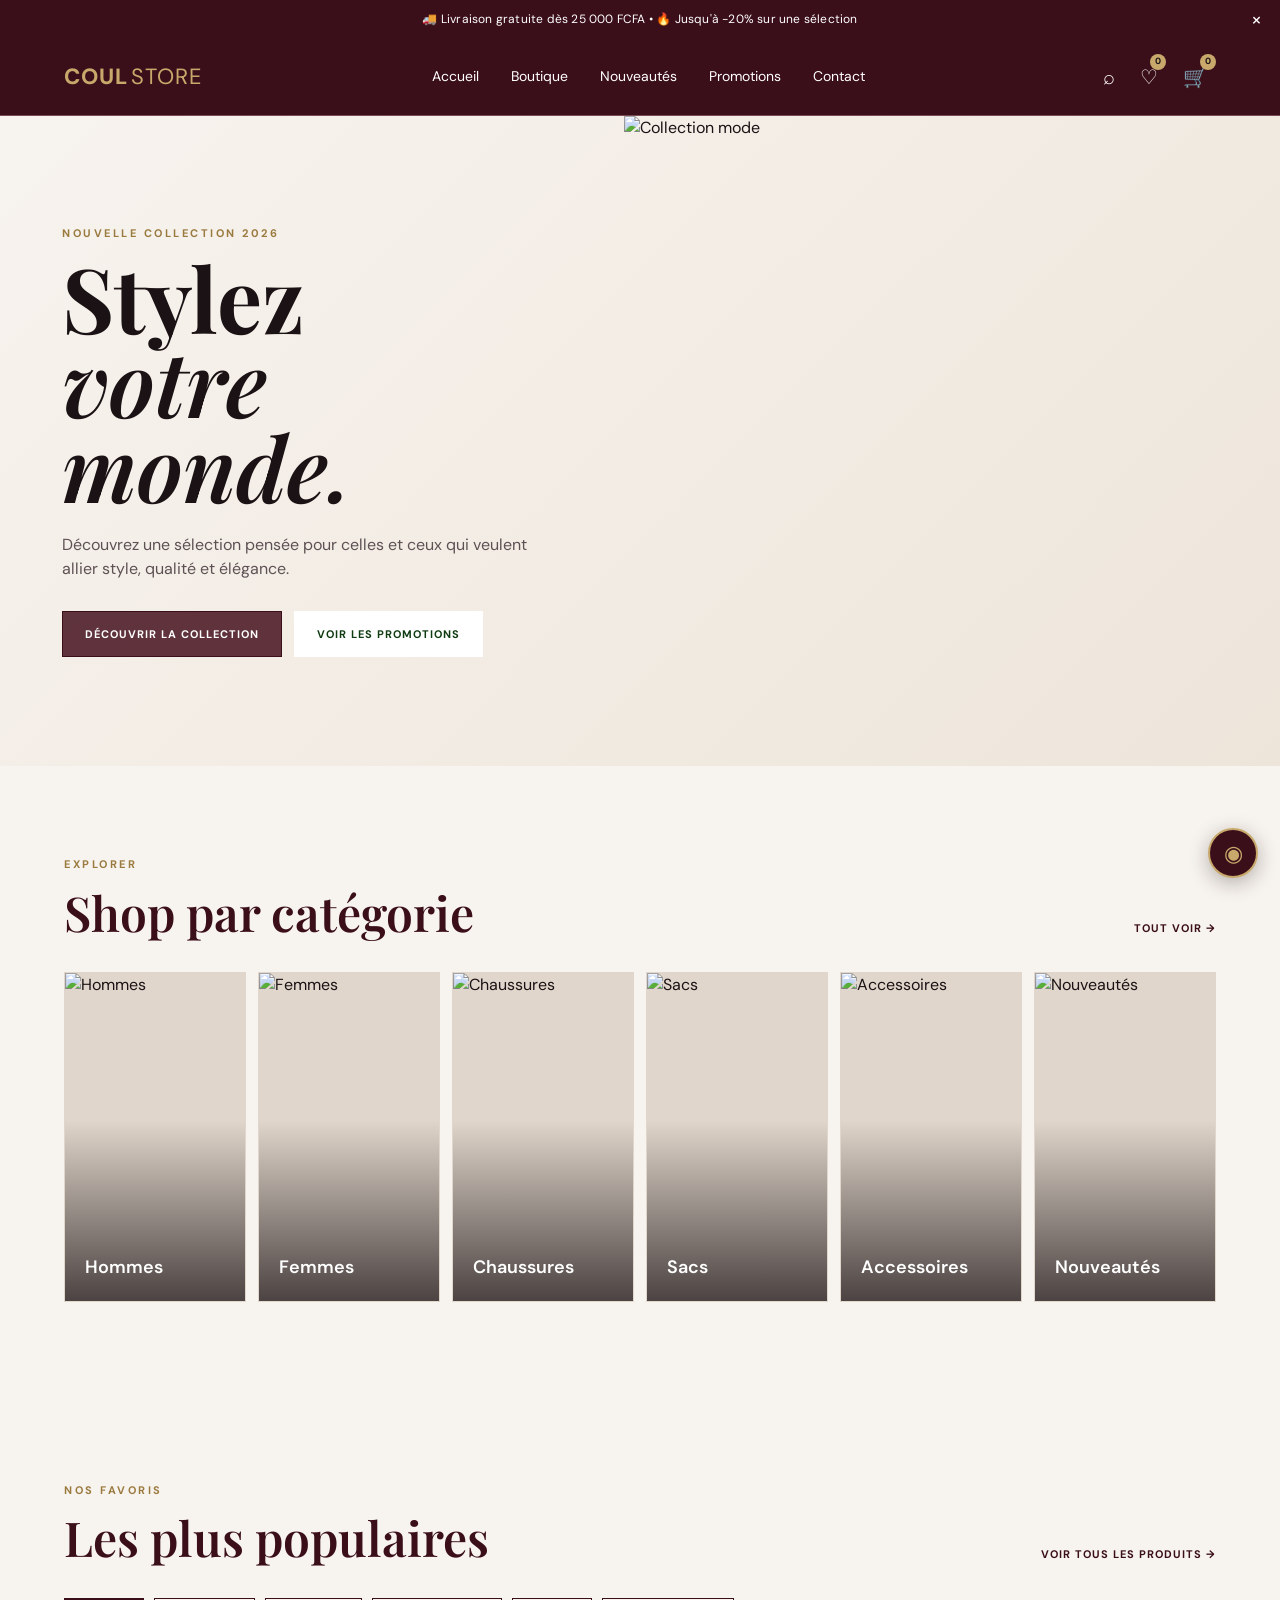
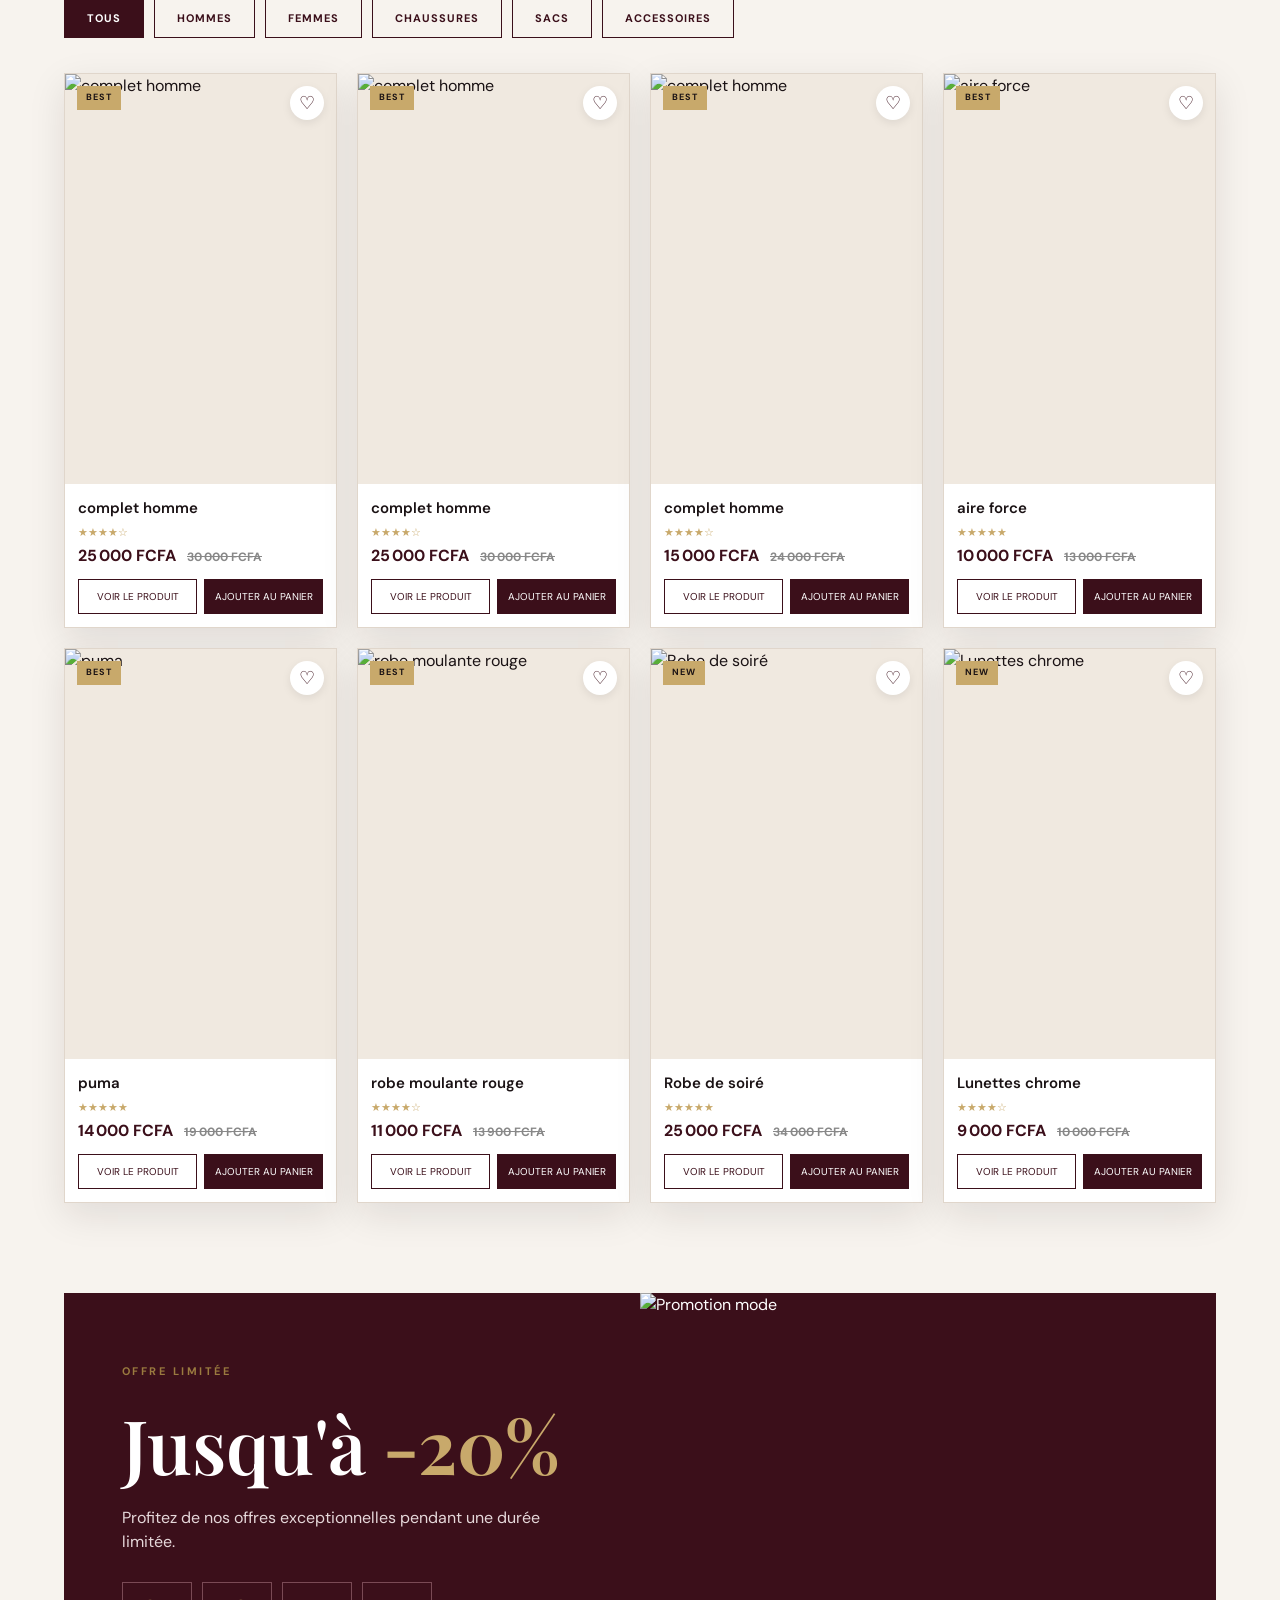
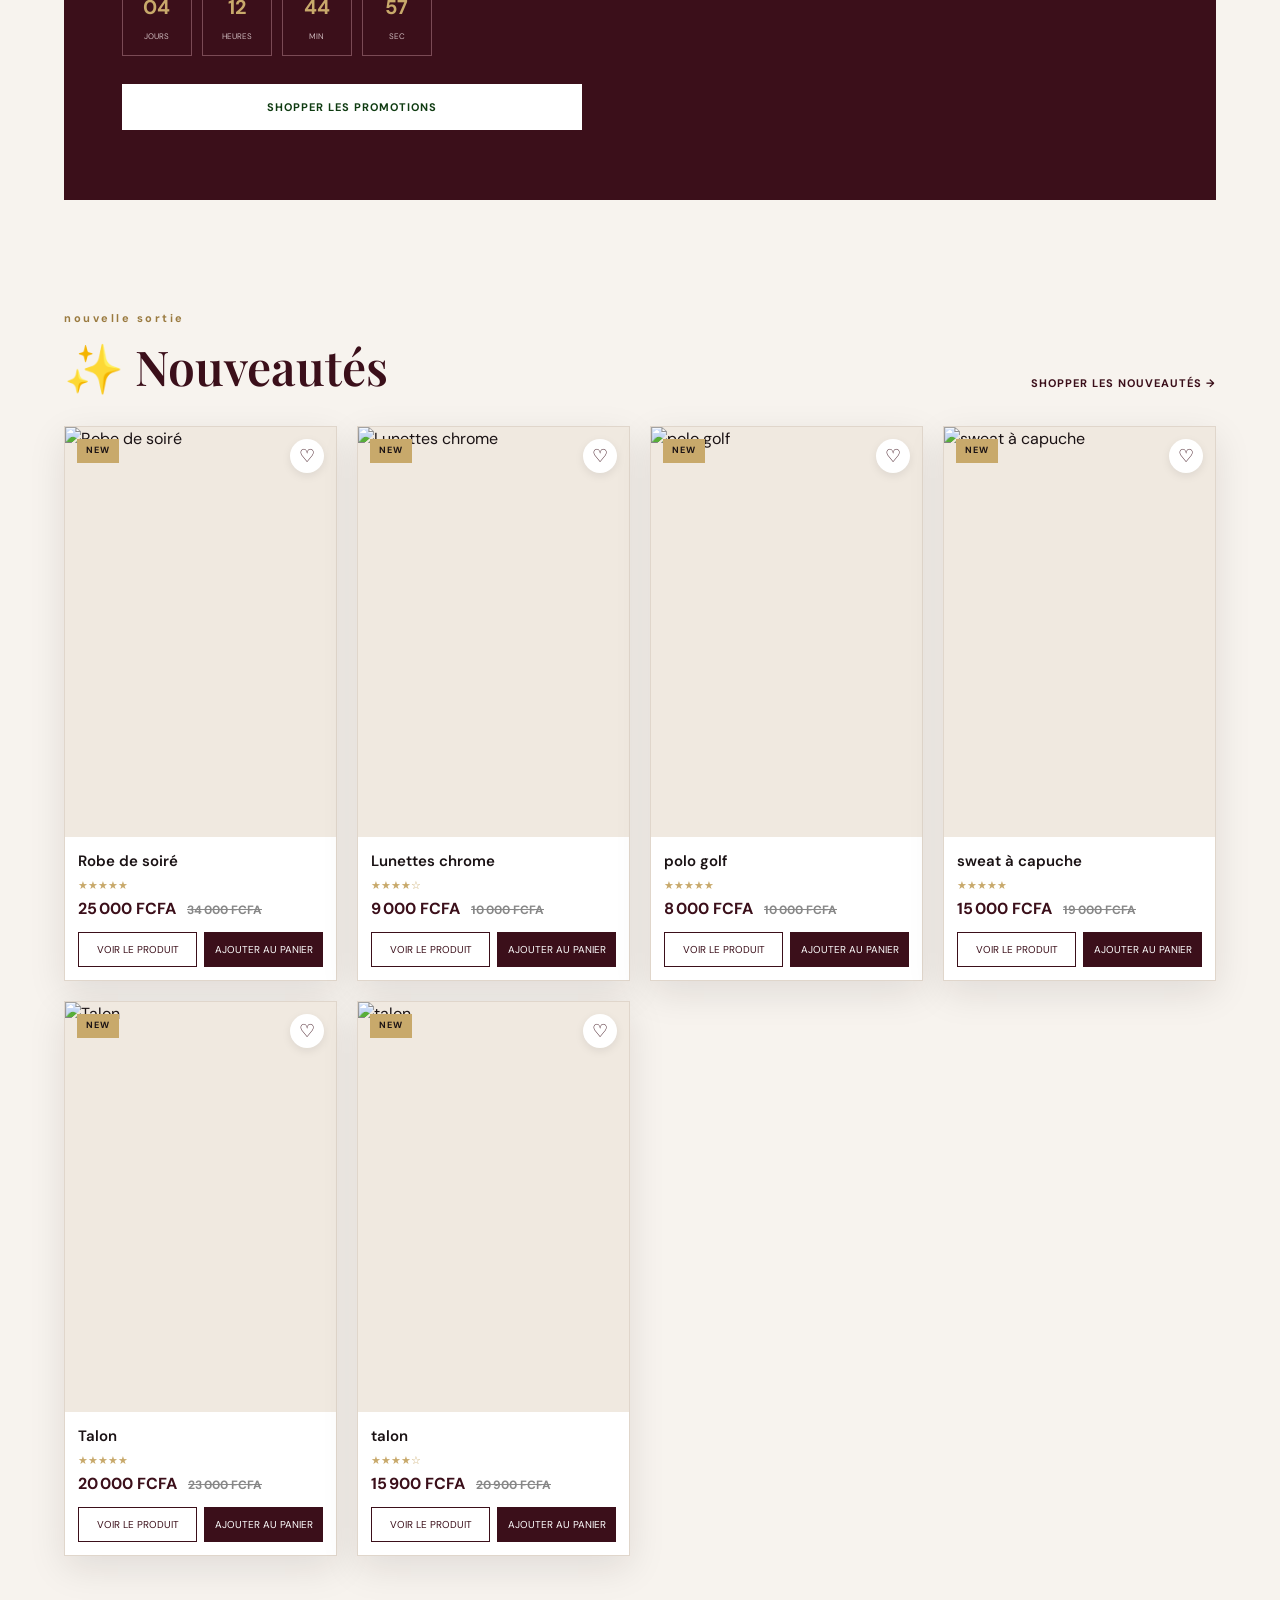
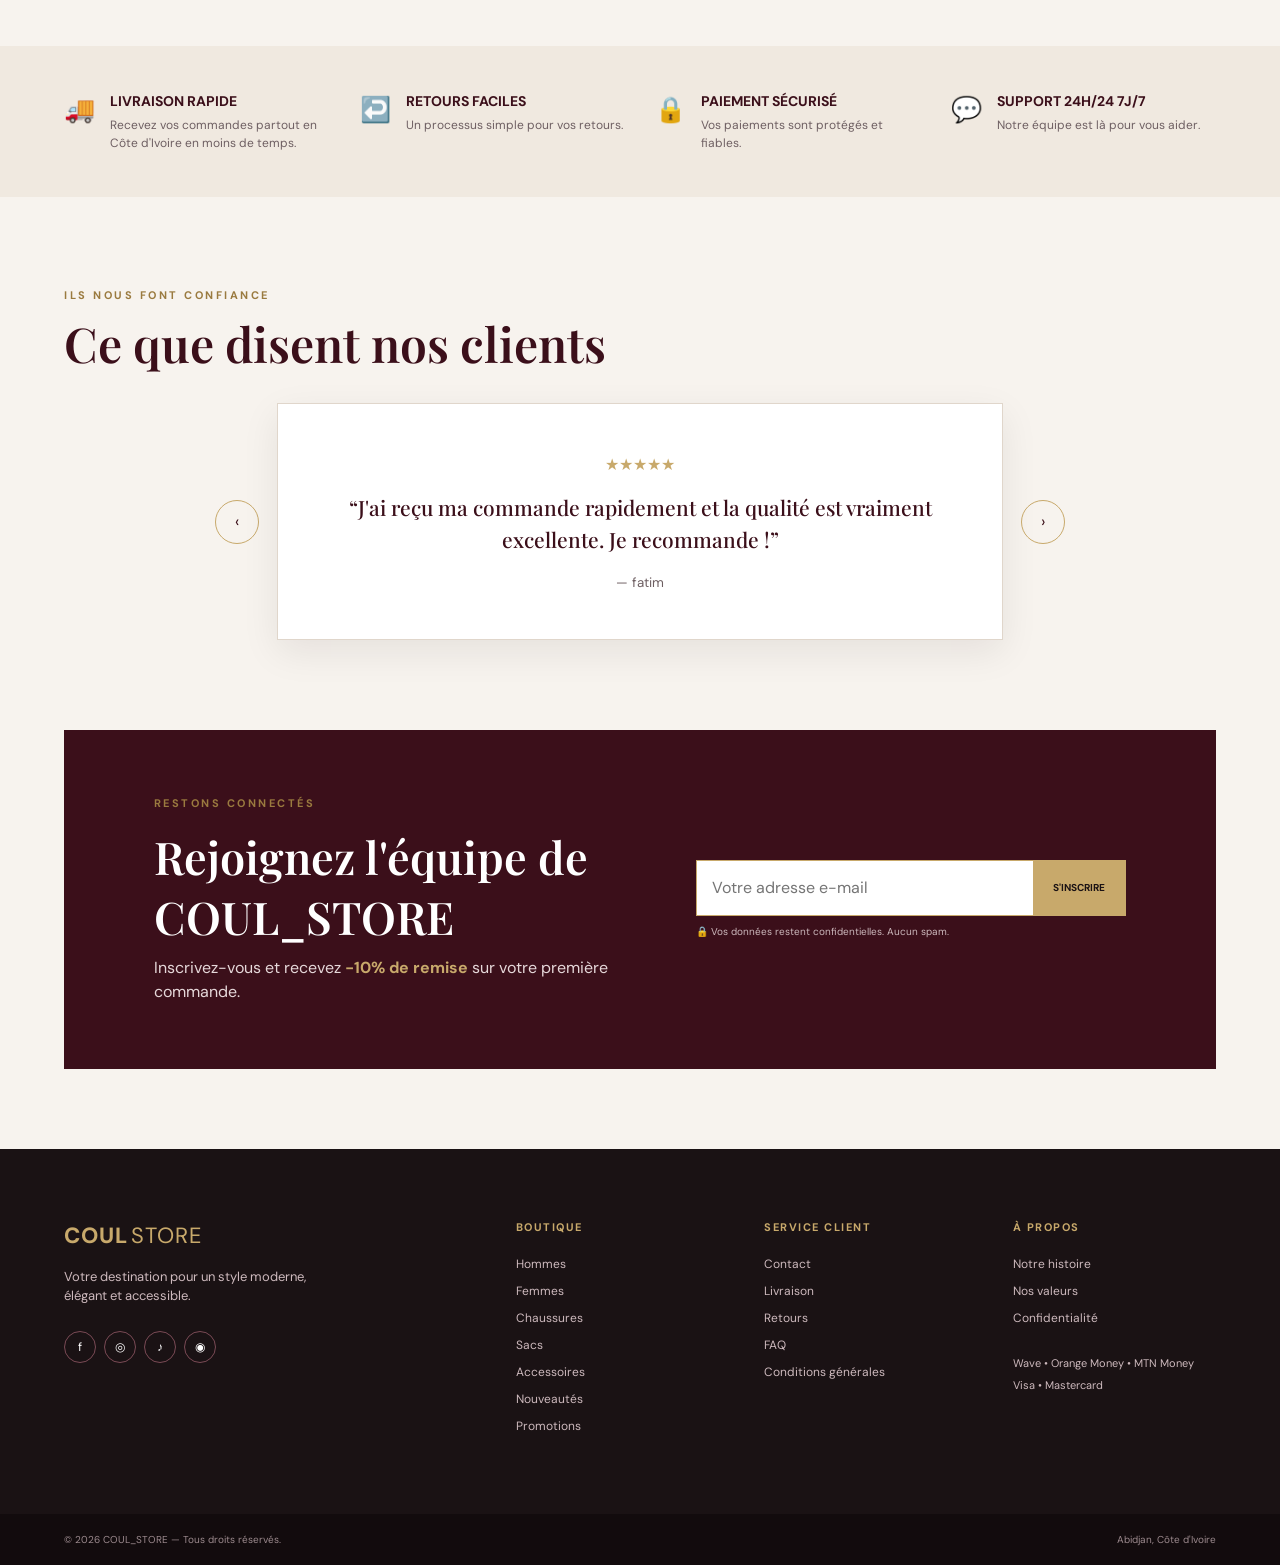
==== commit f066d7fa: "Rename index.html store.html to index.html" ====
--- a/index.html
+++ b/index.html
@@ -3,8 +3,8 @@
 <head>
   <meta charset="UTF-8">
   <meta name="viewport" content="width=device-width, initial-scale=1.0">
-  <meta name="description" content="COUL STORE — boutique mode et lifestyle en ligne.">
-  <title>COUL STORE — Mode & Lifestyle</title>
+  <meta name="description" content="COUL_STORE — boutique mode et lifestyle en ligne.">
+  <title>COUL_STORE — Mode & Lifestyle</title>
 
   <link rel="preconnect" href="https://fonts.googleapis.com">
   <link rel="preconnect" href="https://fonts.gstatic.com" crossorigin>
@@ -16,7 +16,7 @@
 <body>
 
   <div class="announcement" id="announcement">
-    <span>🚚 Livraison gratuite dès 25 000 FCFA • 🔥 Jusqu'à -40% sur une sélection</span>
+    <span>🚚 Livraison gratuite dès 25 000 FCFA • 🔥 Jusqu'à -20% sur une sélection</span>
     <button id="closeAnnouncement" aria-label="Fermer">×</button>
   </div>
 
@@ -133,7 +133,7 @@
         </a>
 
         <a class="category-card" href="#nouveautes">
-          <img src="images/arrivage.jpeg" alt="Nouveautés">
+          <img src="images/arrivage.jpg" alt="Nouveautés">
           <span>Nouveautés</span>
         </a>
 
@@ -175,7 +175,7 @@
 
         <p class="eyebrow">OFFRE LIMITÉE</p>
 
-        <h2>Jusqu'à <strong>-40%</strong></h2>
+        <h2>Jusqu'à <strong>-20%</strong></h2>
 
         <p>Profitez de nos offres exceptionnelles pendant une durée limitée.</p>
 
@@ -200,7 +200,7 @@
 
       <div class="section-heading">
         <div>
-          <p class="eyebrow">JUST ARRIVED</p>
+          <p class="eyebrow">nouvelle sortie</p>
           <h2>✨ Nouveautés</h2>
         </div>
 
@@ -274,7 +274,7 @@
 
       <div>
         <p class="eyebrow">RESTONS CONNECTÉS</p>
-        <h2>Rejoignez l'équipe de  COUL STORE</h2>
+        <h2>Rejoignez l'équipe de  COUL_STORE</h2>
         <p>
           Inscrivez-vous et recevez <strong>-10% de remise</strong>
           sur votre première commande.
@@ -356,7 +356,7 @@
 
 
     <div class="footer-bottom">
-      <span>© 2026 COUL STORE — Tous droits réservés.</span>
+      <span>© 2026 COUL_STORE — Tous droits réservés.</span>
       <span>Abidjan, Côte d'Ivoire</span>
     </div>
 
--- a/style.css
+++ b/style.css
@@ -0,0 +1,1461 @@
+* {
+  box-sizing: border-box;
+  margin: 0;
+  padding: 0;
+}
+
+html {
+  scroll-behavior: smooth;
+}
+
+body {
+  font-family: "DM Sans", sans-serif;
+  color: #1A1214;
+  background: #F7F3EE;
+  line-height: 1.5;
+}
+
+a {
+  text-decoration: none;
+  color: inherit;
+}
+
+button,
+input {
+  font: inherit;
+}
+
+
+/* =========================================
+   BARRE D'ANNONCE
+========================================= */
+
+.announcement {
+  height: 38px;
+  background: #3B0F1A;
+  color: #FFFFFF;
+  display: flex;
+  justify-content: center;
+  align-items: center;
+  font-size: 12px;
+  letter-spacing: 0.2px;
+  position: relative;
+}
+
+.announcement button {
+  position: absolute;
+  right: 18px;
+  background: none;
+  border: 0;
+  color: #FFFFFF;
+  font-size: 20px;
+  cursor: pointer;
+}
+
+
+/* =========================================
+   HEADER
+========================================= */
+
+.header {
+  height: 78px;
+  background: #3B0F1A;
+  color: #FFFFFF;
+  display: flex;
+  align-items: center;
+  justify-content: space-between;
+  padding: 0 5%;
+  position: sticky;
+  top: 0;
+  z-index: 50;
+  border-bottom: 1px solid #7A4A55;
+}
+
+.logo {
+  font-size: 22px;
+  font-weight: 800;
+  letter-spacing: 1px;
+  color: #C8A96B;
+}
+
+.logo span {
+  font-weight: 400;
+  margin-left: 3px;
+}
+
+.desktop-nav {
+  display: flex;
+  gap: 32px;
+  font-size: 14px;
+}
+
+.desktop-nav a {
+  transition: 0.25s;
+}
+
+.desktop-nav a:hover {
+  color: #C8A96B;
+}
+
+.header-actions {
+  display: flex;
+  gap: 9px;
+  align-items: center;
+}
+
+.icon-btn,
+.menu-btn {
+  background: none;
+  border: 0;
+  cursor: pointer;
+  position: relative;
+  font-size: 20px;
+  padding: 8px;
+  color: #FFFFFF;
+}
+
+.icon-btn b {
+  position: absolute;
+  top: 0;
+  right: 0;
+  background: #C8A96B;
+  color: #1A1214;
+  border-radius: 50%;
+  font-size: 9px;
+  min-width: 16px;
+  height: 16px;
+  display: grid;
+  place-items: center;
+}
+
+.menu-btn {
+  display: none;
+}
+
+
+/* =========================================
+   PANNEAU DE RECHERCHE
+========================================= */
+
+.search-panel {
+  display: none;
+  background: #FFFFFF;
+  padding: 15px 5%;
+  border-bottom: 1px solid #E0D6CB;
+  position: sticky;
+  top: 78px;
+  z-index: 45;
+}
+
+.search-panel.open {
+  display: block;
+}
+
+.search-inner {
+  display: flex;
+  border: 1px solid #E0D6CB;
+}
+
+.search-inner input {
+  width: 100%;
+  border: 0;
+  padding: 13px;
+  outline: 0;
+  background: #FFFFFF;
+}
+
+.search-inner button {
+  border: 0;
+  background: none;
+  padding: 0 15px;
+  cursor: pointer;
+}
+
+.search-results {
+  display: grid;
+  grid-template-columns: repeat(4, 1fr);
+  gap: 12px;
+  margin-top: 12px;
+}
+
+.search-results .mini-result {
+  display: flex;
+  gap: 8px;
+  align-items: center;
+  border: 1px solid #F0E9E0;
+  padding: 8px;
+  font-size: 11px;
+  background: #FFFFFF;
+  cursor: pointer;
+  color: #1A1214;
+}
+
+.mini-result img {
+  width: 50px;
+  height: 60px;
+  object-fit: cover;
+}
+
+
+/* =========================================
+   MENU MOBILE
+========================================= */
+
+.mobile-menu {
+  display: none;
+}
+
+
+/* =========================================
+   HERO
+========================================= */
+
+.hero {
+  min-height: 650px;
+  display: grid;
+  grid-template-columns: 1fr 1.05fr;
+  background: linear-gradient(
+    135deg,
+    #F7F3EE,
+    #EDE5DA
+  );
+}
+
+.hero-content {
+  display: flex;
+  flex-direction: column;
+  justify-content: center;
+  padding: 8% 10%;
+  z-index: 2;
+}
+
+.eyebrow {
+  font-size: 11px;
+  letter-spacing: 2.5px;
+  font-weight: 700;
+  margin-bottom: 14px;
+  color: #9A7A3F;
+}
+
+.hero h1 {
+  font: 700 clamp(48px, 7vw, 92px) / 0.94 "Playfair Display", serif;
+  margin-bottom: 25px;
+  color: #1A1214;
+}
+
+.hero h1 em {
+  font-weight: 600;
+}
+
+.hero-content > p:not(.eyebrow) {
+  max-width: 490px;
+  color: #5E5154;
+  margin-bottom: 30px;
+  font-size: 16px;
+}
+
+.hero-buttons {
+  display: flex;
+  gap: 12px;
+  flex-wrap: wrap;
+}
+
+.hero-image {
+  min-height: 650px;
+}
+
+.hero-image img {
+  width: 100%;
+  height: 100%;
+  object-fit: cover;
+}
+
+
+/* =========================================
+   BOUTONS
+========================================= */
+
+.btn {
+  display: inline-flex;
+  justify-content: center;
+  align-items: center;
+  padding: 14px 22px;
+  border: 1px solid #c90651d0;
+  text-transform: uppercase;
+  letter-spacing: 1px;
+  font-size: 11px;
+  font-weight: 700;
+  cursor: pointer;
+  transition: 0.25s;
+}
+
+.btn-dark {
+  background: #471320da;
+  color: #FFFFFF;
+  border-color: #3B0F1A;
+}
+
+.btn-dark:hover {
+  background: #C8A96B;
+  color: #1A1214;
+  border-color: #cfac66;
+}
+
+.btn-light {
+  background: #FFFFFF;
+  color: #0f3b11;
+  border-color: #FFFFFF;
+}
+
+.btn-light:hover {
+  background: #C8A96B;
+  color: #1A1214;
+  border-color: #C8A96B;
+}
+
+
+/* =========================================
+   SECTIONS
+========================================= */
+
+.section {
+  padding: 90px 5%;
+}
+
+.section-heading {
+  display: flex;
+  justify-content: space-between;
+  align-items: end;
+  margin-bottom: 35px;
+}
+
+.section-heading h2 {
+  font: 600 clamp(30px, 4vw, 48px) / 1.05 "Playfair Display", serif;
+  color: #3B0F1A;
+}
+
+.text-link {
+  border: 0;
+  background: none;
+  text-transform: uppercase;
+  font-size: 11px;
+  font-weight: 700;
+  letter-spacing: 1px;
+  cursor: pointer;
+  color: #3B0F1A;
+  transition: 0.25s;
+}
+
+.text-link:hover {
+  color: #C8A96B;
+}
+
+
+/* =========================================
+   CATÉGORIES
+========================================= */
+
+.category-grid {
+  display: grid;
+  grid-template-columns: repeat(6, 1fr);
+  gap: 12px;
+}
+
+.category-card {
+  height: 330px;
+  position: relative;
+  overflow: hidden;
+  background: #E0D6CB;
+  border: 1px solid transparent;
+  transition: 0.3s;
+}
+
+.category-card img {
+  width: 100%;
+  height: 100%;
+  object-fit: cover;
+  transition: 0.5s;
+}
+
+.category-card::after {
+  content: "";
+  position: absolute;
+  inset: 45% 0 0;
+  background: linear-gradient(
+    transparent,
+    rgba(26, 18, 20, 0.75)
+  );
+}
+
+.category-card span {
+  position: absolute;
+  z-index: 2;
+  bottom: 20px;
+  left: 20px;
+  color: #FFFFFF;
+  font-size: 18px;
+  font-weight: 600;
+}
+
+.category-card:hover {
+  border-color: #C8A96B;
+  transform: translateY(-4px);
+  box-shadow: 0 12px 35px rgba(26, 18, 20, 0.10);
+}
+
+.category-card:hover img {
+  transform: scale(1.06);
+}
+
+
+/* =========================================
+   PRODUITS
+========================================= */
+
+.product-grid {
+  display: grid;
+  grid-template-columns: repeat(4, 1fr);
+  gap: 20px;
+}
+
+.product-card {
+  position: relative;
+  background: #FFFFFF;
+  border: 1px solid #E0D6CB;
+  box-shadow: 0 12px 35px rgba(26, 18, 20, 0.10);
+  transition: 0.3s;
+}
+
+.product-card:hover {
+  transform: translateY(-4px);
+  border-color: #C8A96B;
+}
+
+.product-image {
+  height: 410px;
+  background: #F0E9E0;
+  position: relative;
+  overflow: hidden;
+}
+
+.product-image img {
+  width: 100%;
+  height: 100%;
+  object-fit: cover;
+  transition: 0.4s;
+}
+
+.product-card:hover .product-image img {
+  transform: scale(1.03);
+}
+
+.badge {
+  position: absolute;
+  left: 12px;
+  top: 12px;
+  background: #C8A96B;
+  color: #1A1214;
+  padding: 5px 9px;
+  font-size: 9px;
+  letter-spacing: 1px;
+  font-weight: 700;
+}
+
+.heart {
+  position: absolute;
+  right: 12px;
+  top: 12px;
+  border: 0;
+  background: #FFFFFF;
+  width: 34px;
+  height: 34px;
+  border-radius: 50%;
+  cursor: pointer;
+  font-size: 18px;
+  color: #3B0F1A;
+  box-shadow: 0 3px 10px rgba(0, 0, 0, 0.08);
+}
+
+.heart.active {
+  background: #3B0F1A;
+  color: #C8A96B;
+}
+
+.product-info {
+  padding: 13px;
+}
+
+.product-info h3 {
+  font-size: 15px;
+  font-weight: 600;
+  color: #1A1214;
+}
+
+.stars {
+  font-size: 11px;
+  margin: 4px 0;
+  color: #C8A96B;
+}
+
+.price {
+  font-weight: 700;
+  color: #3B0F1A;
+}
+
+.old {
+  text-decoration: line-through;
+  color: #888888;
+  font-size: 12px;
+  margin-left: 7px;
+}
+
+.product-actions {
+  display: flex;
+  gap: 7px;
+  margin-top: 11px;
+}
+
+.product-actions button {
+  flex: 1;
+  padding: 9px;
+  border: 1px solid #3B0F1A;
+  background: #3B0F1A;
+  color: #FFFFFF;
+  font-size: 10px;
+  text-transform: uppercase;
+  cursor: pointer;
+  transition: 0.25s;
+}
+
+.product-actions button:hover {
+  background: #C8A96B;
+  color: #1A1214;
+  border-color: #C8A96B;
+}
+
+.product-actions button:first-child {
+  background: transparent;
+  color: #3B0F1A;
+}
+
+.product-actions button:first-child:hover {
+  background: #3B0F1A;
+  color: #FFFFFF;
+}
+
+
+/* =========================================
+   PROMOTION
+========================================= */
+
+.promo {
+  margin: 0 5% 20px;
+  background: #3B0F1A;
+  color: #FFFFFF;
+  display: grid;
+  grid-template-columns: 1fr 1fr;
+  min-height: 480px;
+  overflow: hidden;
+}
+
+.promo > div {
+  padding: 70px 10%;
+  display: flex;
+  flex-direction: column;
+  justify-content: center;
+}
+
+.promo h2 {
+  font: 600 clamp(45px, 6vw, 75px) "Playfair Display", serif;
+  margin-bottom: 12px;
+  color: #FFFFFF;
+}
+
+.promo h2 strong {
+  color: #C8A96B;
+}
+
+.promo p:not(.eyebrow) {
+  color: #E6D8DA;
+  max-width: 430px;
+}
+
+.promo img {
+  width: 100%;
+  height: 100%;
+  object-fit: cover;
+  min-height: 480px;
+}
+
+.countdown {
+  display: flex;
+  gap: 10px;
+  margin: 28px 0;
+}
+
+.countdown div {
+  border: 1px solid #7A4A55;
+  min-width: 70px;
+  padding: 9px;
+  text-align: center;
+}
+
+.countdown b {
+  display: block;
+  font-size: 20px;
+  color: #C8A96B;
+}
+
+.countdown small {
+  font-size: 8px;
+  color: #CDB9BD;
+}
+
+
+/* =========================================
+   AVANTAGES
+========================================= */
+
+.values {
+  display: grid;
+  grid-template-columns: repeat(4, 1fr);
+  background: #F0E9E0;
+  padding: 45px 5%;
+  gap: 30px;
+}
+
+.value {
+  display: flex;
+  gap: 15px;
+}
+
+.value > span {
+  font-size: 25px;
+}
+
+.value h3 {
+  font-size: 14px;
+  text-transform: uppercase;
+  color: #3B0F1A;
+}
+
+.value p {
+  font-size: 12px;
+  color: #6E5F62;
+  margin-top: 4px;
+}
+
+
+/* =========================================
+   AVIS CLIENTS
+========================================= */
+
+.review-wrap {
+  display: flex;
+  align-items: center;
+  gap: 18px;
+  max-width: 850px;
+  margin: auto;
+}
+
+.review-card {
+  background: #FFFFFF;
+  min-height: 210px;
+  flex: 1;
+  padding: 45px;
+  text-align: center;
+  border: 1px solid #E0D6CB;
+  box-shadow: 0 12px 35px rgba(26, 18, 20, 0.08);
+}
+
+.review-card .stars {
+  font-size: 16px;
+}
+
+.review-card p {
+  font: 500 21px / 1.5 "Playfair Display", serif;
+  margin: 15px auto;
+  max-width: 650px;
+  color: #3B0F1A;
+}
+
+.review-card small {
+  color: #6E5F62;
+}
+
+.slider-btn {
+  border: 1px solid #C8A96B;
+  background: transparent;
+  color: #3B0F1A;
+  width: 44px;
+  height: 44px;
+  border-radius: 50%;
+  cursor: pointer;
+  transition: 0.25s;
+}
+
+.slider-btn:hover {
+  background: #C8A96B;
+  color: #1A1214;
+}
+
+
+/* =========================================
+   NEWSLETTER
+========================================= */
+
+.newsletter {
+  margin: 0 5% 80px;
+  padding: 65px 7%;
+  background: #3B0F1A;
+  color: #FFFFFF;
+  display: flex;
+  justify-content: space-between;
+  gap: 40px;
+  align-items: center;
+}
+
+.newsletter h2 {
+  font: 600 clamp(30px, 4vw, 45px) "Playfair Display", serif;
+  color: #FFFFFF;
+}
+
+.newsletter p:not(.eyebrow) {
+  margin-top: 10px;
+  color: #E6D8DA;
+}
+
+.newsletter strong {
+  color: #C8A96B;
+}
+
+.email-box {
+  display: flex;
+  background: #FFFFFF;
+  border: 1px solid #C8A96B;
+  min-width: 430px;
+}
+
+.email-box input {
+  border: 0;
+  outline: 0;
+  padding: 15px;
+  flex: 1;
+  color: #1A1214;
+}
+
+.email-box button {
+  background: #C8A96B;
+  color: #1A1214;
+  border: 0;
+  padding: 0 20px;
+  text-transform: uppercase;
+  font-size: 10px;
+  font-weight: 700;
+  cursor: pointer;
+}
+
+.email-box button:hover {
+  background: #FFFFFF;
+}
+
+.newsletter form small {
+  display: block;
+  margin-top: 8px;
+  color: #CDB9BD;
+  font-size: 10px;
+}
+
+
+/* =========================================
+   FOOTER
+========================================= */
+
+footer {
+  background: #1A1214;
+}
+
+.footer-top {
+  background: #1A1214;
+  color: #FFFFFF;
+  padding: 70px 5%;
+  display: grid;
+  grid-template-columns: 2fr 1fr 1fr 1fr;
+  gap: 45px;
+}
+
+.footer-top .logo {
+  display: block;
+  margin-bottom: 15px;
+}
+
+.footer-brand > p {
+  color: #CDB9BD;
+  max-width: 280px;
+  font-size: 13px;
+}
+
+.footer-top h4 {
+  font-size: 11px;
+  letter-spacing: 1.5px;
+  margin-bottom: 20px;
+  color: #C8A96B;
+}
+
+.footer-top > div:not(.footer-brand) a {
+  display: block;
+  color: #CDB9BD;
+  font-size: 12px;
+  margin: 9px 0;
+  transition: 0.2s;
+}
+
+.footer-top > div:not(.footer-brand) a:hover {
+  color: #C8A96B;
+}
+
+.socials {
+  display: flex;
+  gap: 8px;
+  margin-top: 25px;
+}
+
+.socials a {
+  width: 32px;
+  height: 32px;
+  border: 1px solid #7A4A55;
+  border-radius: 50%;
+  display: grid;
+  place-items: center;
+  font-size: 12px;
+  color: #FFFFFF;
+}
+
+.socials a:hover {
+  background: #C8A96B;
+  color: #1A1214;
+}
+
+.payment {
+  font-size: 11px;
+  color: #CDB9BD;
+  line-height: 2;
+  margin-top: 25px;
+}
+
+.footer-bottom {
+  background: #120B0D;
+  color: #9C8A8E;
+  padding: 18px 5%;
+  display: flex;
+  justify-content: space-between;
+  font-size: 10px;
+}
+
+
+/* =========================================
+   PANIER
+========================================= */
+
+.overlay {
+  position: fixed;
+  inset: 0;
+  background: rgba(0, 0, 0, 0.4);
+  opacity: 0;
+  visibility: hidden;
+  transition: 0.3s;
+  z-index: 80;
+}
+
+.overlay.show {
+  opacity: 1;
+  visibility: visible;
+}
+
+.cart-drawer {
+  position: fixed;
+  right: -440px;
+  top: 0;
+  width: min(440px, 100%);
+  height: 100%;
+  background: #FFFFFF;
+  color: #1A1214;
+  z-index: 90;
+  transition: 0.35s;
+  padding: 25px;
+  display: flex;
+  flex-direction: column;
+}
+
+.cart-drawer.open {
+  right: 0;
+}
+
+.drawer-head {
+  display: flex;
+  justify-content: space-between;
+  border-bottom: 1px solid #E0D6CB;
+  padding-bottom: 18px;
+}
+
+.drawer-head button,
+.modal-close {
+  border: 0;
+  background: none;
+  font-size: 28px;
+  cursor: pointer;
+  color: #3B0F1A;
+}
+
+.cart-footer {
+  margin-top: auto;
+  border-top: 1px solid #E0D6CB;
+  padding-top: 20px;
+}
+
+.cart-footer > div {
+  display: flex;
+  justify-content: space-between;
+  margin-bottom: 15px;
+}
+
+.cart-item {
+  display: flex;
+  gap: 12px;
+  padding: 15px 0;
+  border-bottom: 1px solid #F0E9E0;
+}
+
+.cart-item img {
+  width: 70px;
+  height: 80px;
+  object-fit: cover;
+}
+
+.cart-item-info {
+  flex: 1;
+}
+
+.cart-item-info h4 {
+  font-size: 13px;
+}
+
+.qty {
+  display: flex;
+  align-items: center;
+  gap: 8px;
+  margin-top: 7px;
+}
+
+.qty button {
+  width: 24px;
+  height: 24px;
+  border: 1px solid #E0D6CB;
+  background: #FFFFFF;
+  cursor: pointer;
+  color: #3B0F1A;
+}
+
+.remove {
+  border: 0;
+  background: none;
+  font-size: 11px;
+  text-decoration: underline;
+  cursor: pointer;
+  color: #3B0F1A;
+}
+
+.checkout {
+  width: 100%;
+}
+
+
+/* =========================================
+   MODAL PRODUIT
+========================================= */
+
+.modal {
+  position: fixed;
+  inset: 0;
+  background: rgba(26, 18, 20, 0.75);
+  z-index: 100;
+  display: none;
+  place-items: center;
+  padding: 20px;
+}
+
+.modal.show {
+  display: grid;
+}
+
+.modal-box {
+  background: #FFFFFF;
+  width: min(900px, 100%);
+  max-height: 90vh;
+  overflow: auto;
+  position: relative;
+  padding: 35px;
+}
+
+.modal-close {
+  position: absolute;
+  right: 15px;
+  top: 8px;
+  z-index: 2;
+}
+
+.modal-product {
+  display: grid;
+  grid-template-columns: 1fr 1fr;
+  gap: 35px;
+}
+
+.modal-product img {
+  width: 100%;
+  height: 500px;
+  object-fit: cover;
+}
+
+.modal-product h2 {
+  font: 600 40px "Playfair Display", serif;
+  margin: 10px 0;
+  color: #3B0F1A;
+}
+
+.modal-product p {
+  color: #6E5F62;
+  margin: 15px 0;
+}
+
+.modal-product .price {
+  font-size: 20px;
+  margin: 20px 0;
+}
+
+
+/* =========================================
+   MESSAGE TOAST
+========================================= */
+
+.toast {
+  position: fixed;
+  left: 50%;
+  bottom: 30px;
+  transform: translate(-50%, 20px);
+  background: #3B0F1A;
+  color: #FFFFFF;
+  padding: 12px 20px;
+  font-size: 12px;
+  opacity: 0;
+  pointer-events: none;
+  transition: 0.3s;
+  z-index: 120;
+  border-left: 3px solid #C8A96B;
+}
+
+.toast.show {
+  opacity: 1;
+  transform: translate(-50%, 0);
+}
+
+
+/* =========================================
+   BOUTON WHATSAPP
+========================================= */
+
+.whatsapp {
+  position: fixed;
+  right: 22px;
+  bottom: 22px;
+  width: 50px;
+  height: 50px;
+  background: #3B0F1A;
+  color: #C8A96B;
+  border-radius: 50%;
+  display: grid;
+  place-items: center;
+  font-size: 22px;
+  z-index: 70;
+  box-shadow: 0 5px 20px rgba(26, 18, 20, 0.3);
+  border: 2px solid #C8A96B;
+  transition: 0.25s;
+}
+
+.whatsapp:hover {
+  background: #C8A96B;
+  color: #1A1214;
+}
+
+
+/* =========================================
+   RESPONSIVE TABLETTE
+========================================= */
+
+@media (max-width: 1000px) {
+
+  .category-grid {
+    grid-template-columns: repeat(3, 1fr);
+  }
+
+  .product-grid {
+    grid-template-columns: repeat(3, 1fr);
+  }
+
+  .values {
+    grid-template-columns: repeat(2, 1fr);
+  }
+
+  .desktop-nav {
+    gap: 15px;
+  }
+
+  .hero {
+    min-height: 560px;
+  }
+
+  .hero-image {
+    min-height: 560px;
+  }
+
+  .product-image {
+    height: 340px;
+  }
+}
+
+
+/* =========================================
+   RESPONSIVE MOBILE
+========================================= */
+
+@media (max-width: 700px) {
+
+  .announcement {
+    font-size: 10px;
+    padding: 0 35px 0 12px;
+    text-align: center;
+  }
+
+  .header {
+    height: 68px;
+    padding: 0 4%;
+  }
+
+  .desktop-nav {
+    display: none;
+  }
+
+  .menu-btn {
+    display: block;
+  }
+
+  .search-panel {
+    top: 68px;
+  }
+
+  .mobile-menu {
+    position: fixed;
+    top: 68px;
+    left: 0;
+    right: 0;
+    background: #3B0F1A;
+    color: #FFFFFF;
+    z-index: 49;
+    display: none;
+    flex-direction: column;
+    padding: 20px 5%;
+    border-bottom: 1px solid #C8A96B;
+  }
+
+  .mobile-menu.open {
+    display: flex;
+  }
+
+  .mobile-menu a {
+    padding: 13px 0;
+    border-bottom: 1px solid #7A4A55;
+  }
+
+  .mobile-menu a:hover {
+    color: #C8A96B;
+  }
+
+  .hero {
+    grid-template-columns: 1fr;
+    min-height: auto;
+  }
+
+  .hero-content {
+    padding: 70px 7%;
+    order: 2;
+  }
+
+  .hero-image {
+    min-height: 430px;
+    order: 1;
+  }
+
+  .hero h1 {
+    font-size: 60px;
+  }
+
+  .section {
+    padding: 65px 5%;
+  }
+
+  .section-heading {
+    align-items: flex-start;
+    gap: 15px;
+  }
+
+  .category-grid {
+    grid-template-columns: repeat(2, 1fr);
+  }
+
+  .category-card {
+    height: 250px;
+  }
+
+  .product-grid {
+    grid-template-columns: repeat(2, 1fr);
+    gap: 12px;
+  }
+
+  .product-image {
+    height: 260px;
+  }
+
+  .product-actions button {
+    font-size: 9px;
+    padding: 8px 4px;
+  }
+
+  .promo {
+    grid-template-columns: 1fr;
+    margin: 0 5% 10px;
+  }
+
+  .promo img {
+    min-height: 350px;
+    grid-row: 1;
+  }
+
+  .promo > div {
+    padding: 50px 8%;
+    grid-row: 2;
+  }
+
+  .values {
+    grid-template-columns: 1fr;
+    padding: 40px 5%;
+  }
+
+  .newsletter {
+    margin: 0 5% 50px;
+    display: block;
+    padding: 45px 7%;
+  }
+
+  .email-box {
+    min-width: 0;
+    margin-top: 25px;
+  }
+
+  .email-box input {
+    min-width: 0;
+    width: 100%;
+  }
+
+  .footer-top {
+    grid-template-columns: 1fr 1fr;
+    padding: 55px 5%;
+    gap: 35px;
+  }
+
+  .footer-brand {
+    grid-column: 1 / -1;
+  }
+
+  .footer-bottom {
+    display: block;
+    line-height: 2;
+  }
+
+  .modal-product {
+    grid-template-columns: 1fr;
+  }
+
+  .modal-product img {
+    height: 350px;
+  }
+
+  .search-results {
+    grid-template-columns: repeat(2, 1fr);
+  }
+}
+
+
+/* =========================================
+   PETIT MOBILE
+========================================= */
+
+@media (max-width: 420px) {
+
+  .logo {
+    font-size: 18px;
+  }
+
+  .header-actions {
+    gap: 0;
+  }
+
+  .hero h1 {
+    font-size: 52px;
+  }
+
+  .category-card {
+    height: 210px;
+  }
+
+  .product-image {
+    height: 225px;
+  }
+
+  .product-info h3 {
+    font-size: 13px;
+  }
+
+  .product-actions {
+    display: block;
+  }
+
+  .product-actions button {
+    width: 100%;
+    margin-top: 5px;
+  }
+
+  .countdown div {
+    min-width: 55px;
+  }
+
+  .review-card {
+    padding: 30px 20px;
+  }
+
+  .review-card p {
+    font-size: 17px;
+  }
+
+  .email-box {
+    display: block;
+    background: transparent;
+    border: 0;
+  }
+
+  .email-box input,
+  .email-box button {
+    width: 100%;
+    height: 48px;
+    margin-top: 7px;
+  }
+
+  .footer-top {
+    grid-template-columns: 1fr;
+  }
+}    
+
+/* =========================================
+   FILTRES PAR CATÉGORIE
+========================================= */
+
+#produits,
+#nouveautes {
+  scroll-margin-top: 90px;
+}
+
+.filters {
+  display: flex;
+  gap: 10px;
+  flex-wrap: wrap;
+  margin-bottom: 35px;
+}
+
+.filter-btn {
+  padding: 11px 22px;
+  border: 1px solid #3B0F1A;
+  background: transparent;
+  color: #3B0F1A;
+  font-size: 11px;
+  font-weight: 700;
+  letter-spacing: 1px;
+  text-transform: uppercase;
+  cursor: pointer;
+  transition: 0.25s;
+}
+
+.filter-btn:hover {
+  border-color: #C8A96B;
+  color: #9A7A3F;
+}
+
+.filter-btn.active {
+  background: #3B0F1A;
+  color: #FFFFFF;
+  border-color: #3B0F1A;
+}
+
+.category-card.active {
+  border-color: #C8A96B;
+}
+
+:focus-visible {
+  outline: 2px solid #C8A96B;
+  outline-offset: 2px;
+}
+
+@media (max-width: 700px) {
+  .filters {
+    flex-wrap: nowrap;
+    overflow-x: auto;
+    padding-bottom: 6px;
+  }
+
+  .filter-btn {
+    white-space: nowrap;
+    padding: 10px 16px;
+  }
+}
+
+
+/* =========================================
+   PANIER : LISTE DÉFILANTE
+   Les articles défilent, le total et le bouton
+   "Passer la commande" restent toujours visibles
+========================================= */
+
+.cart-drawer {
+  height: 100dvh;
+  overflow: hidden;
+}
+
+#cartItems {
+  flex: 1;
+  min-height: 0;
+  overflow-y: auto;
+  overscroll-behavior: contain;
+  -webkit-overflow-scrolling: touch;
+  padding-right: 4px;
+}
+
+.cart-footer {
+  flex-shrink: 0;
+  background: #FFFFFF;
+}
+
+#cartItems::-webkit-scrollbar {
+  width: 6px;
+}
+
+#cartItems::-webkit-scrollbar-thumb {
+  background: #C8A96B;
+  border-radius: 3px;
+}
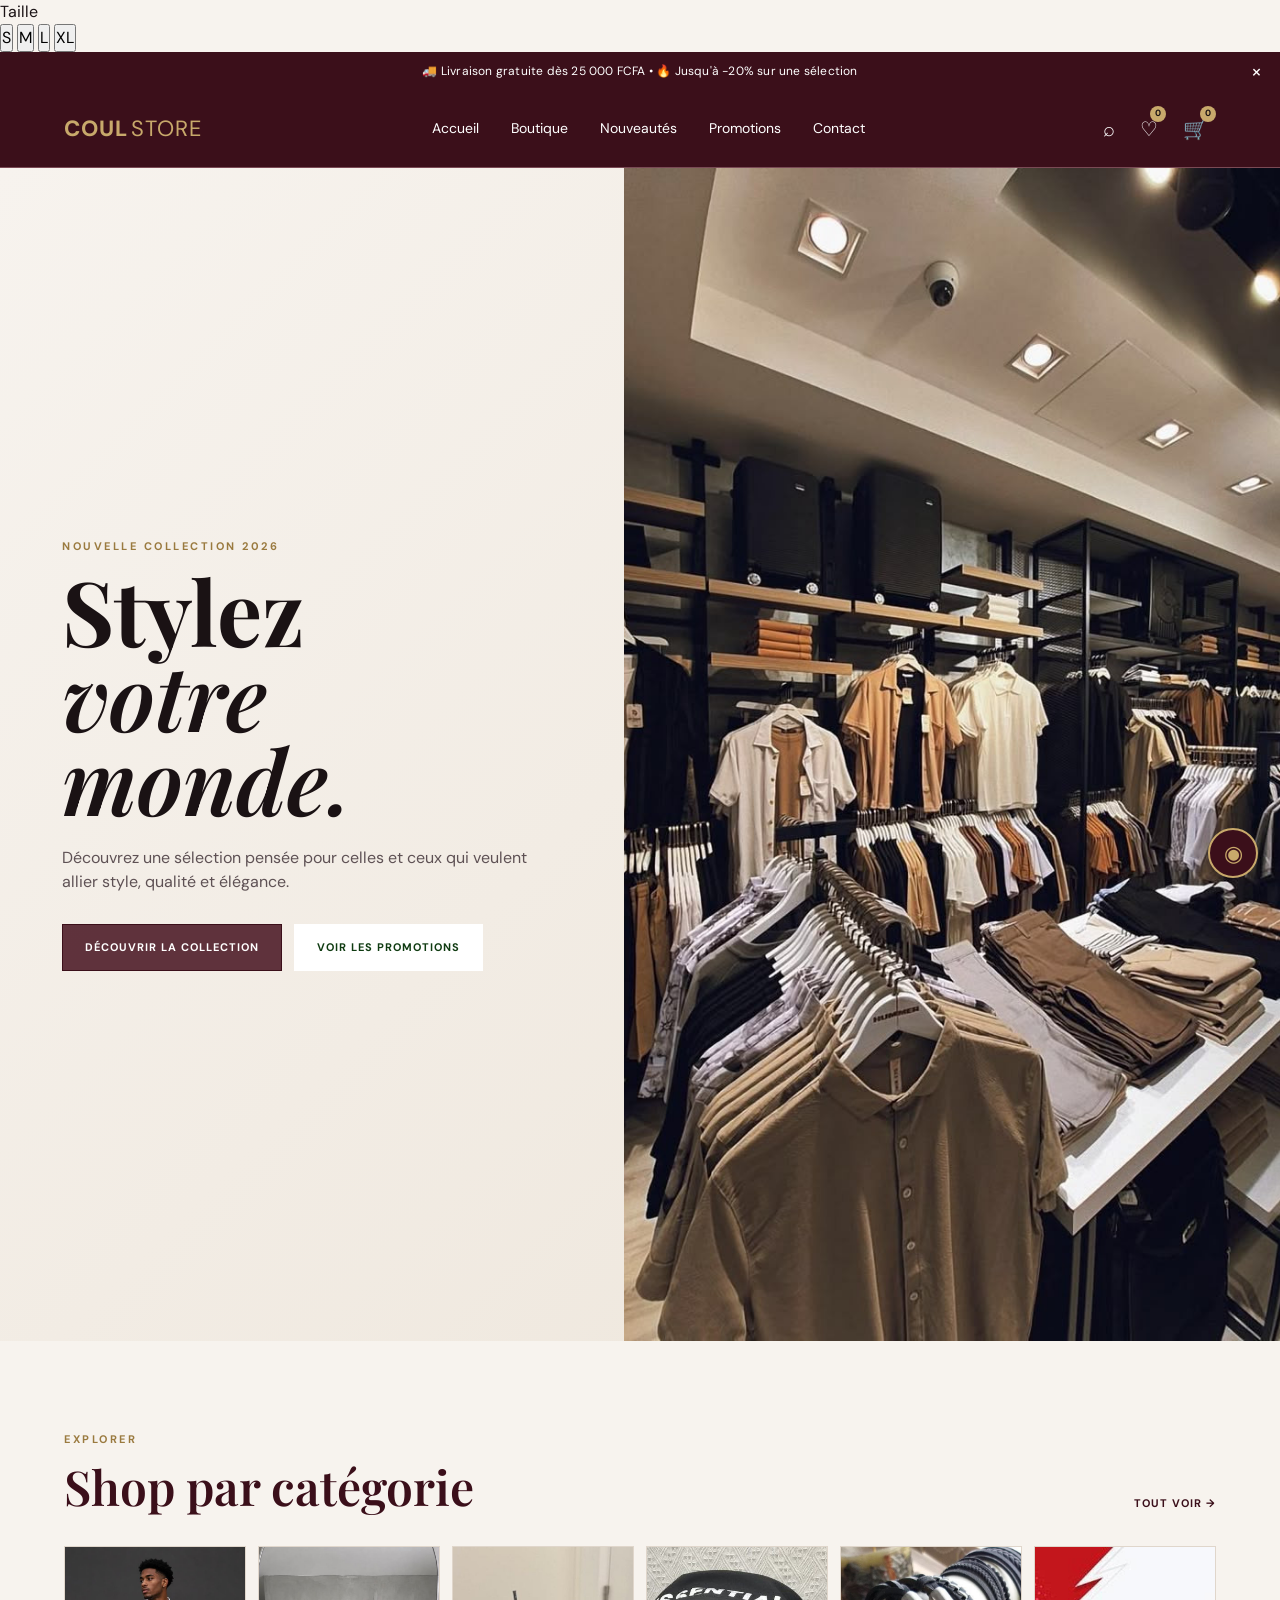
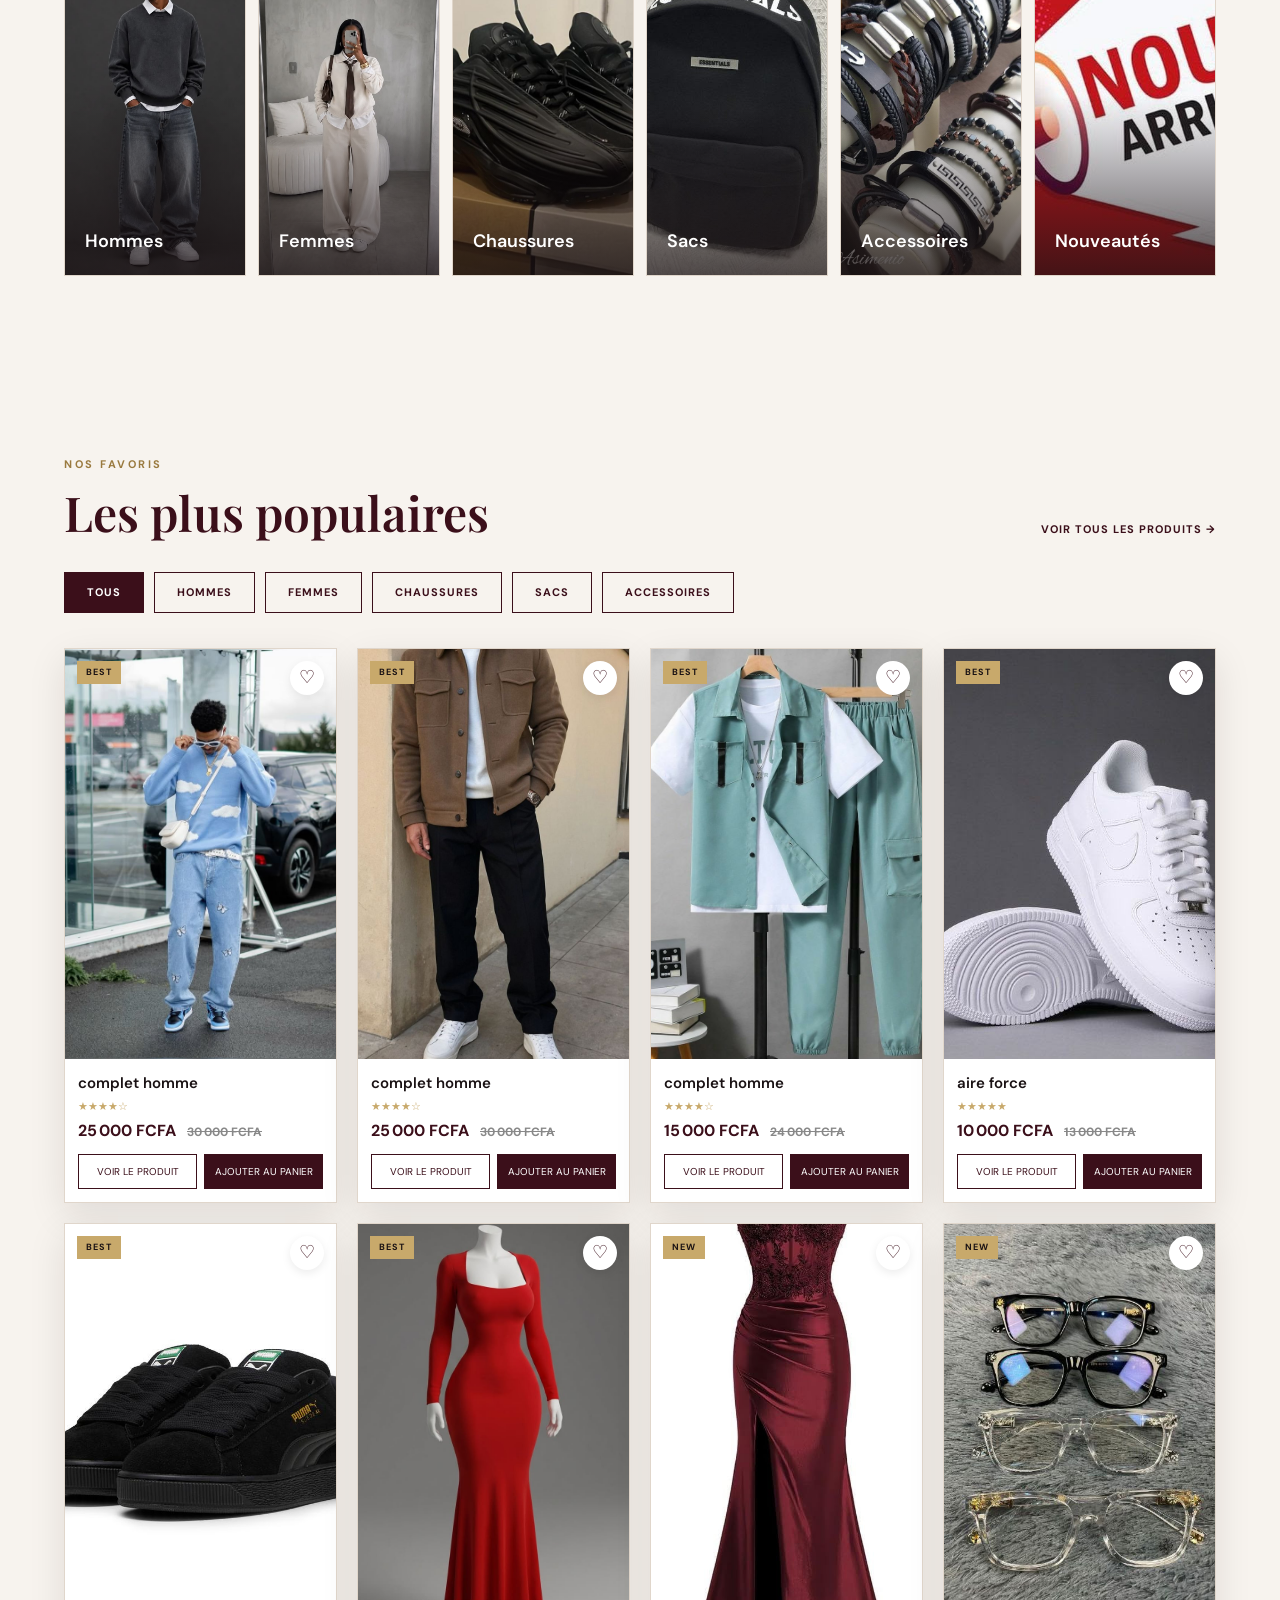
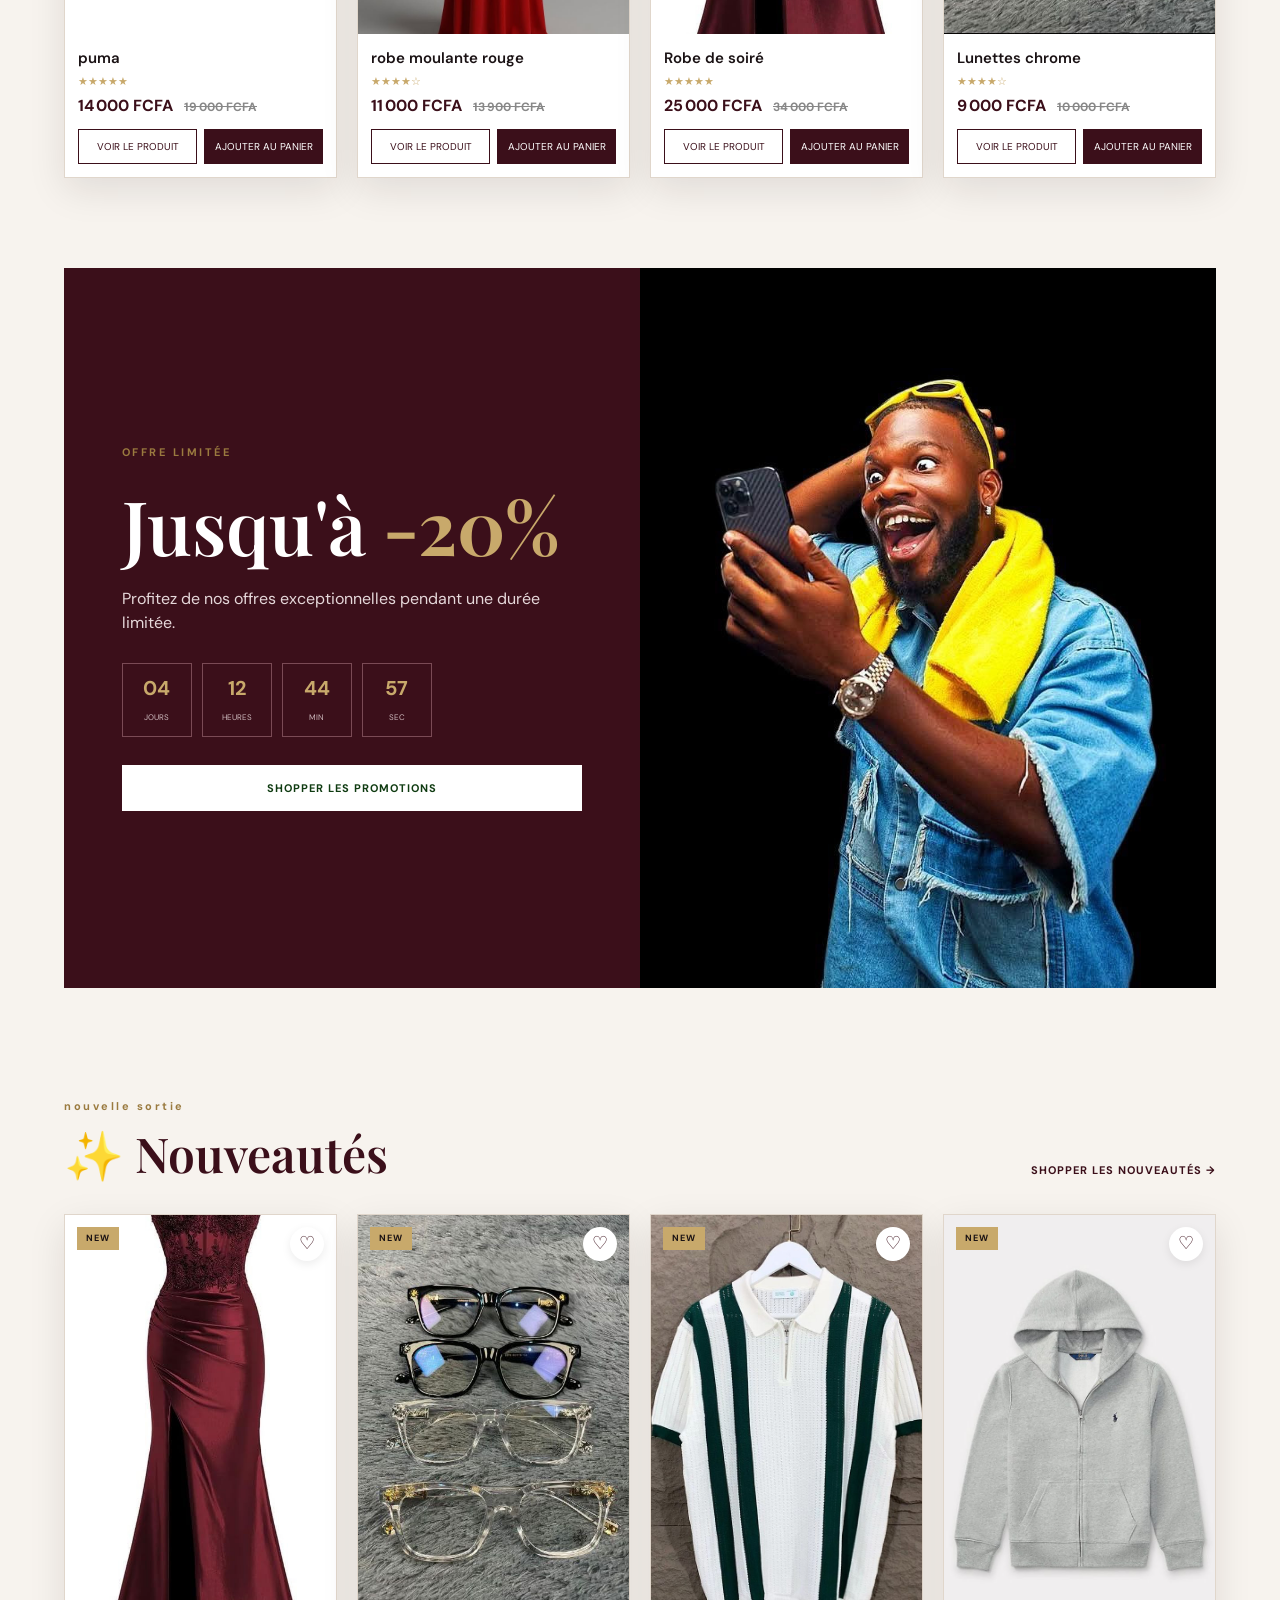
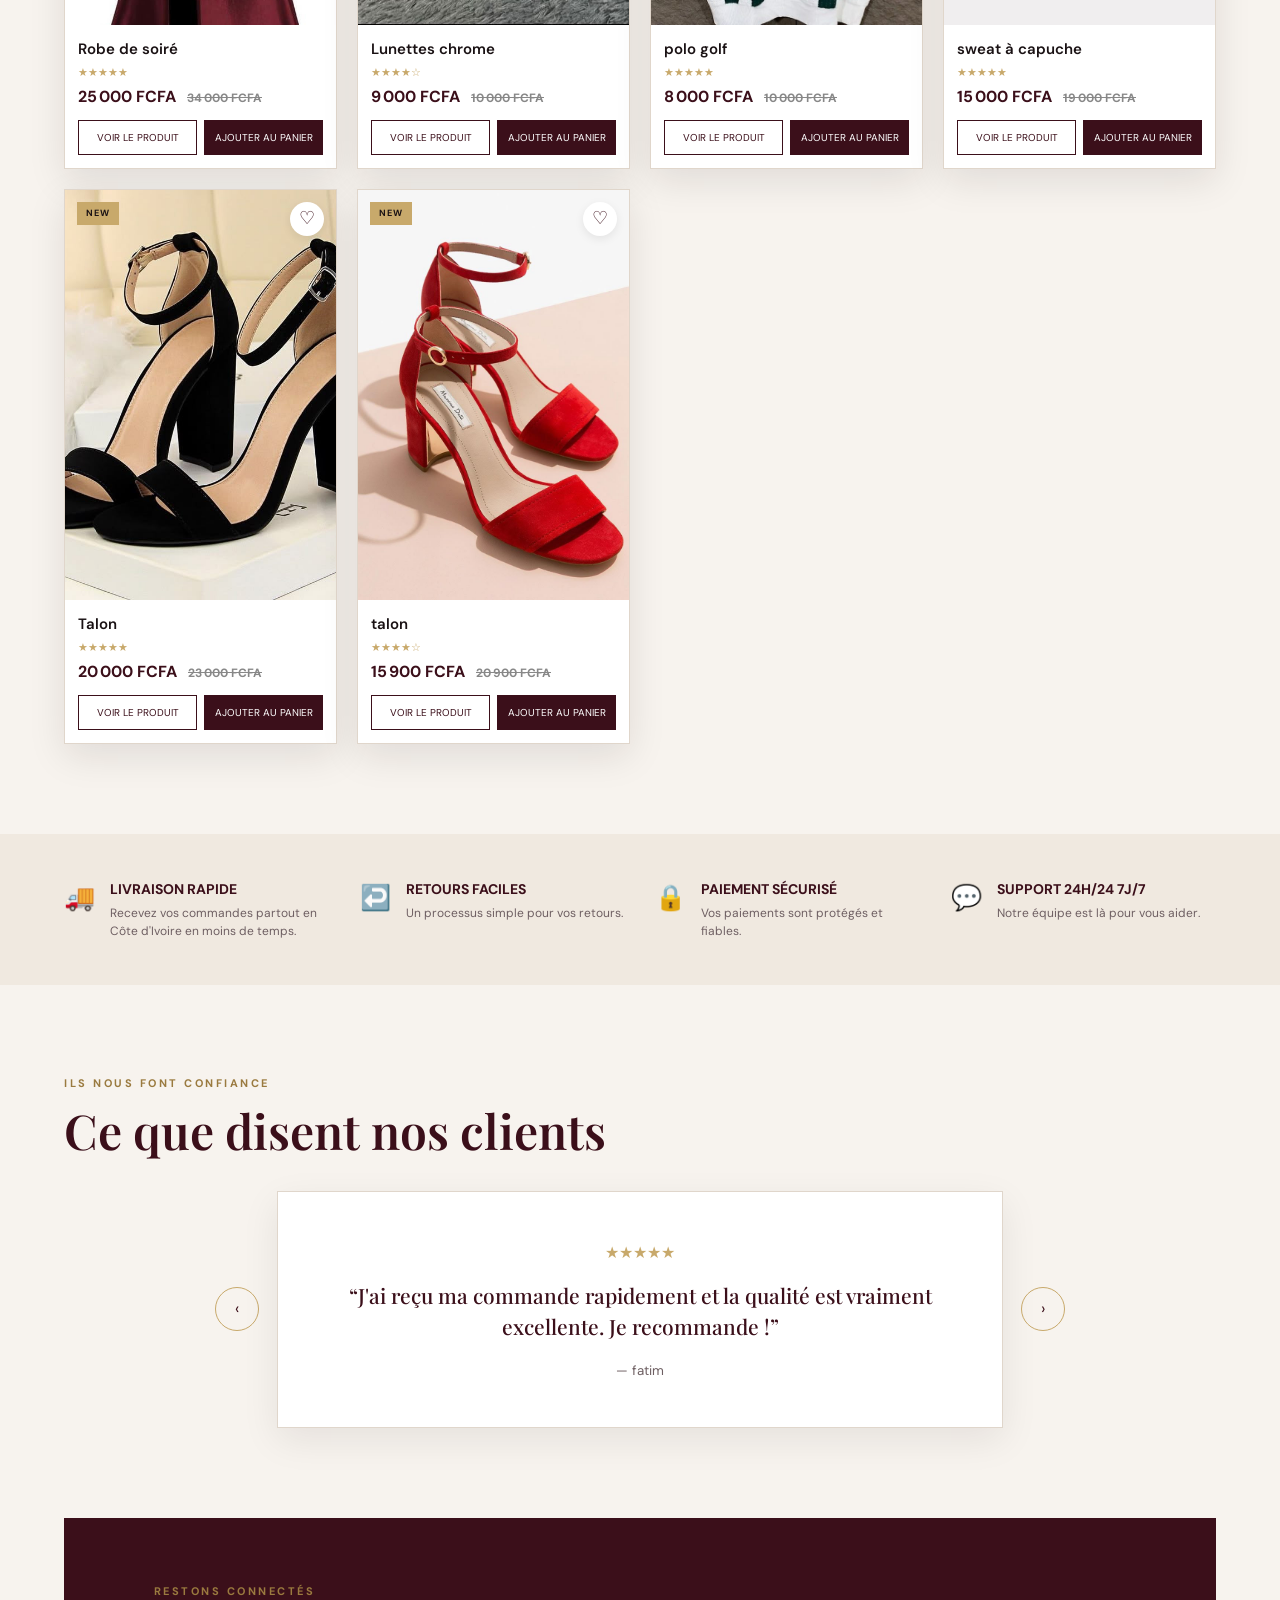
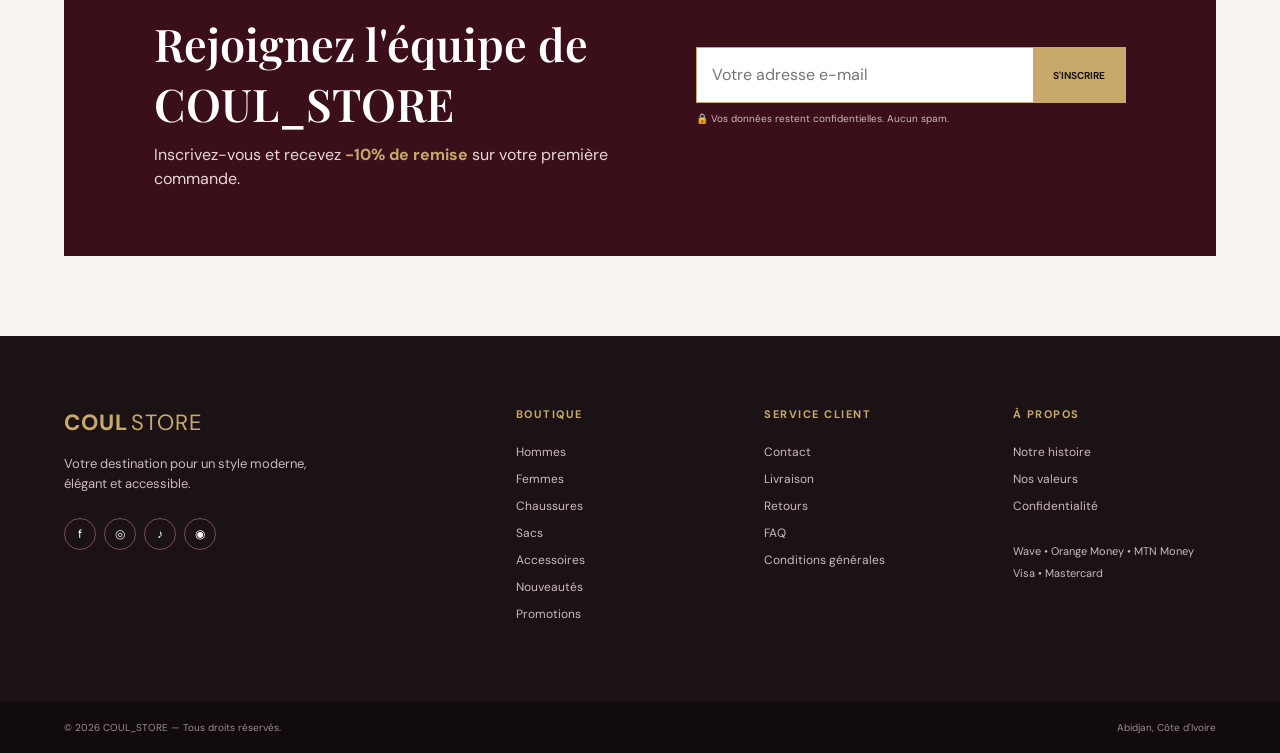
==== commit fc3038cd: "Update index.html" ====
--- a/index.html
+++ b/index.html
@@ -14,6 +14,14 @@
 </head>
 
 <body>
+
+  <div class="tailles">
+  <p>Taille</p>
+  <button class="taille">S</button>
+  <button class="taille">M</button>
+  <button class="taille">L</button>
+  <button class="taille">XL</button>
+</div>
 
   <div class="announcement" id="announcement">
     <span>🚚 Livraison gratuite dès 25 000 FCFA • 🔥 Jusqu'à -20% sur une sélection</span>
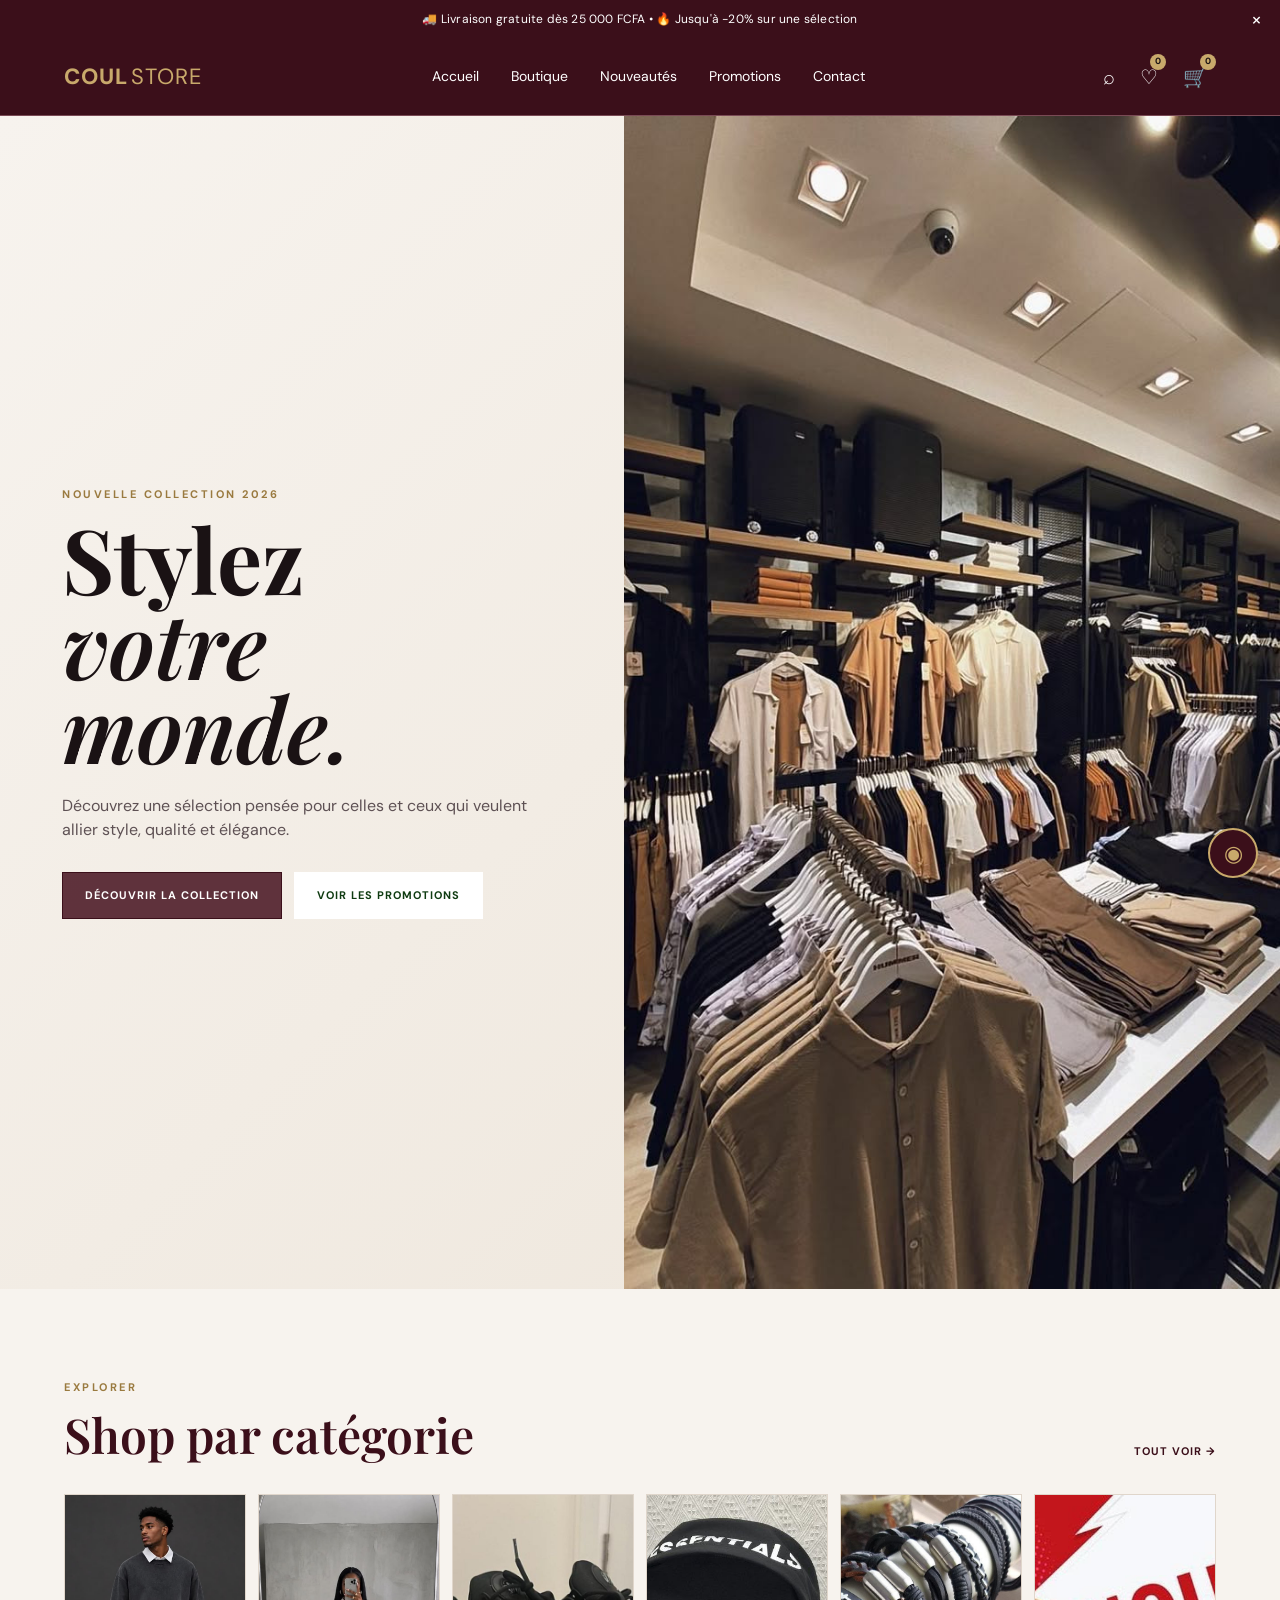
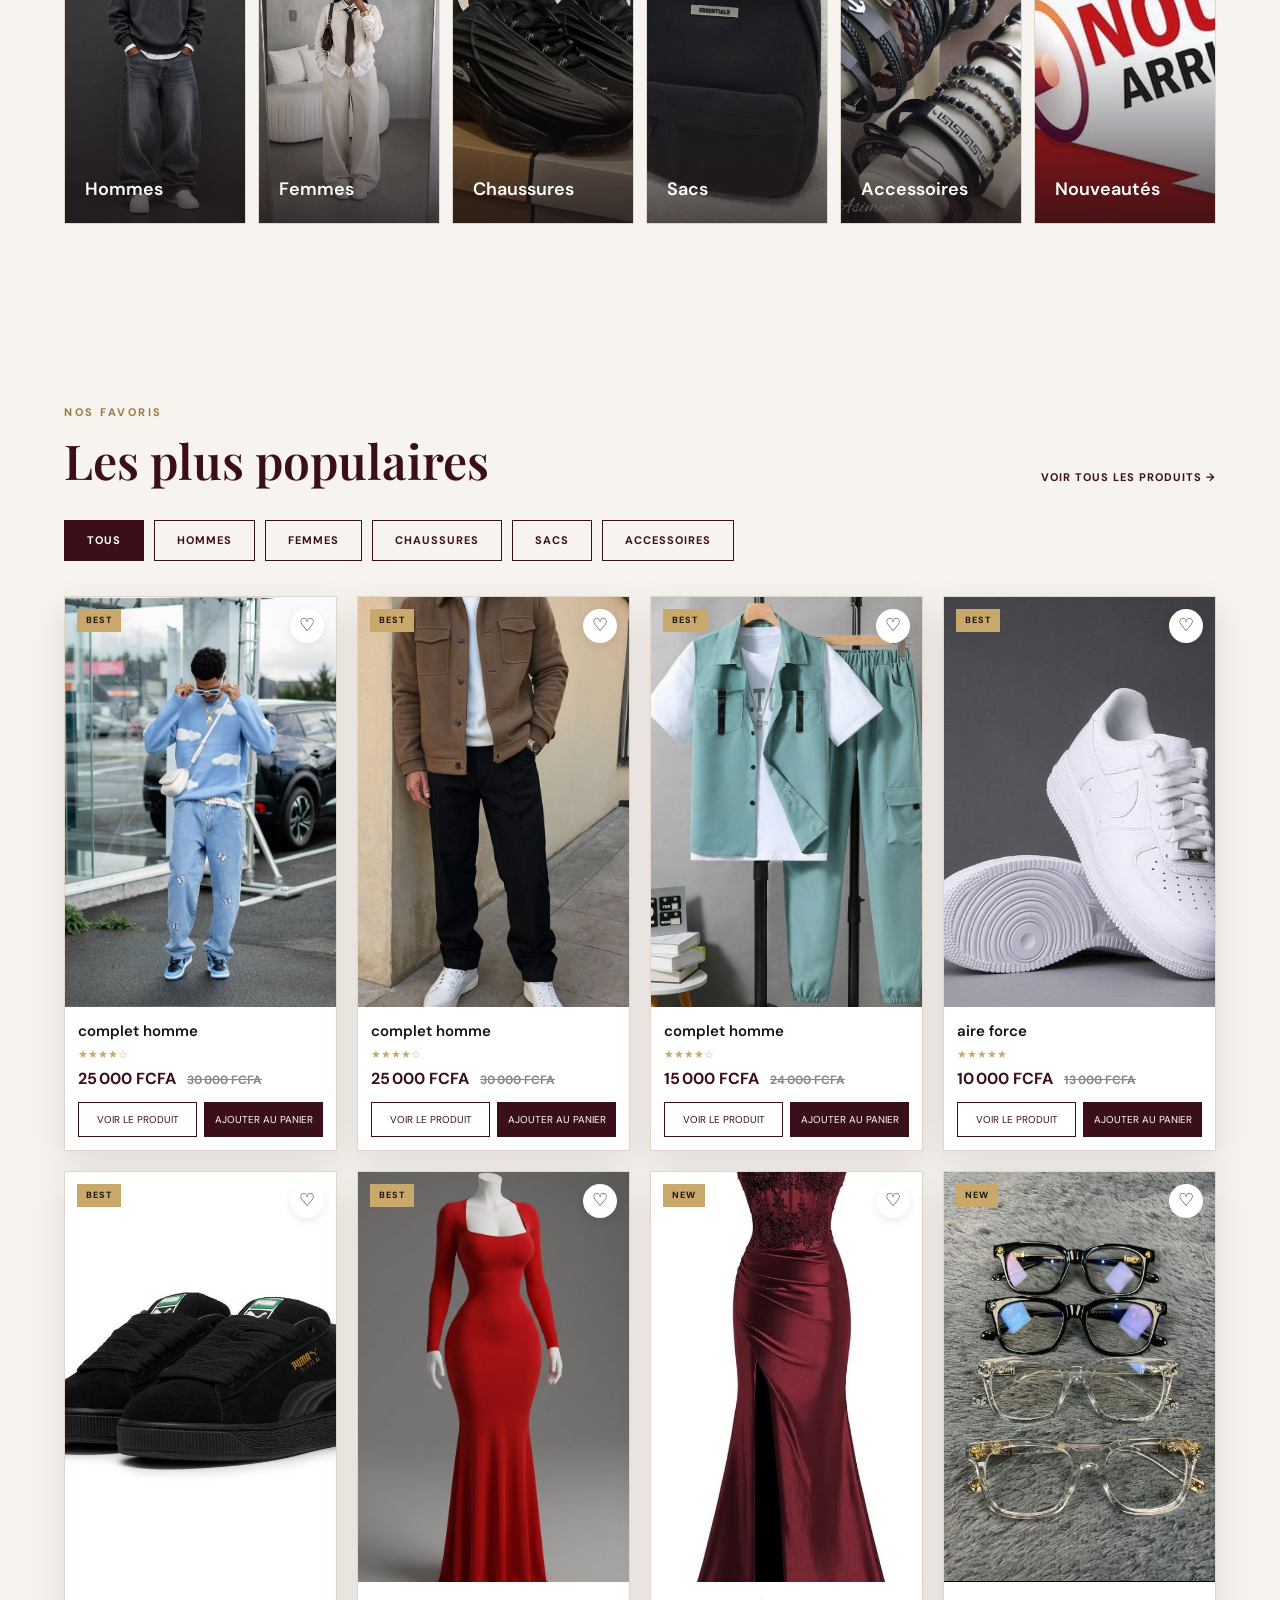
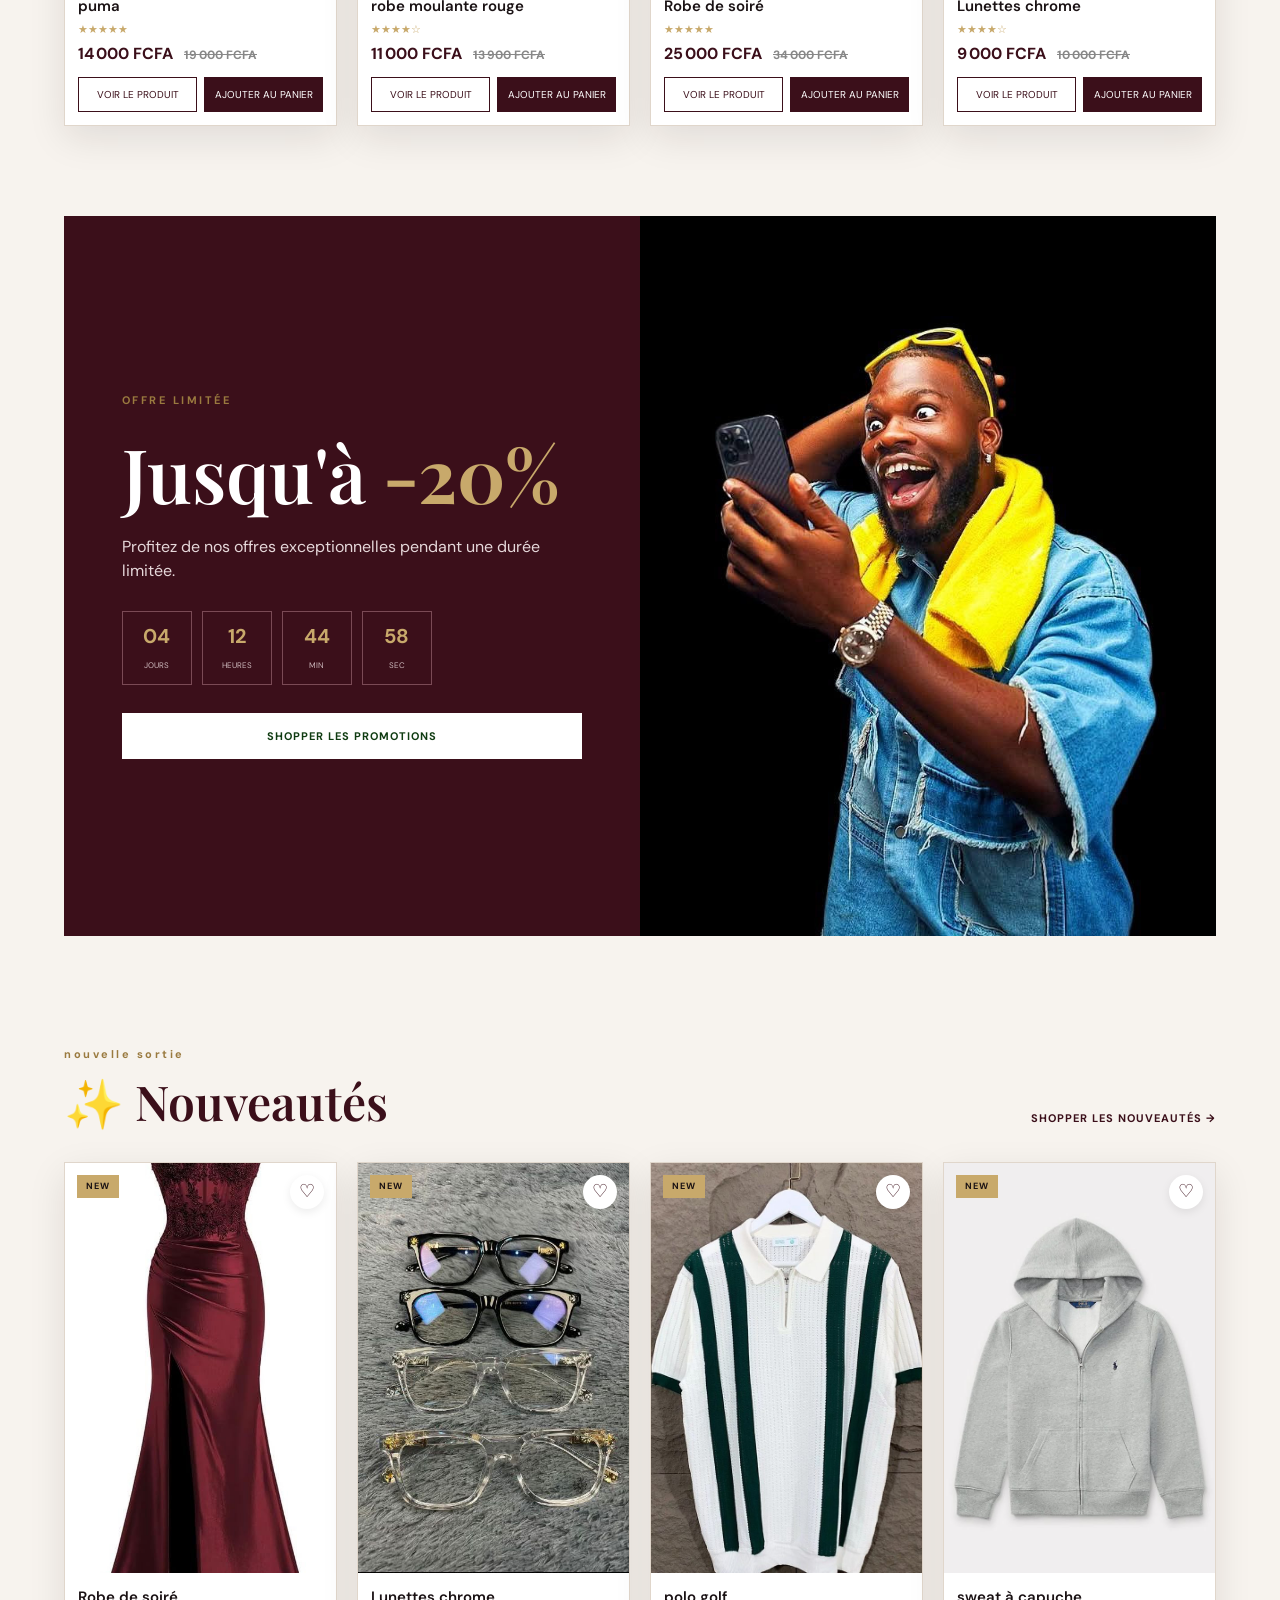
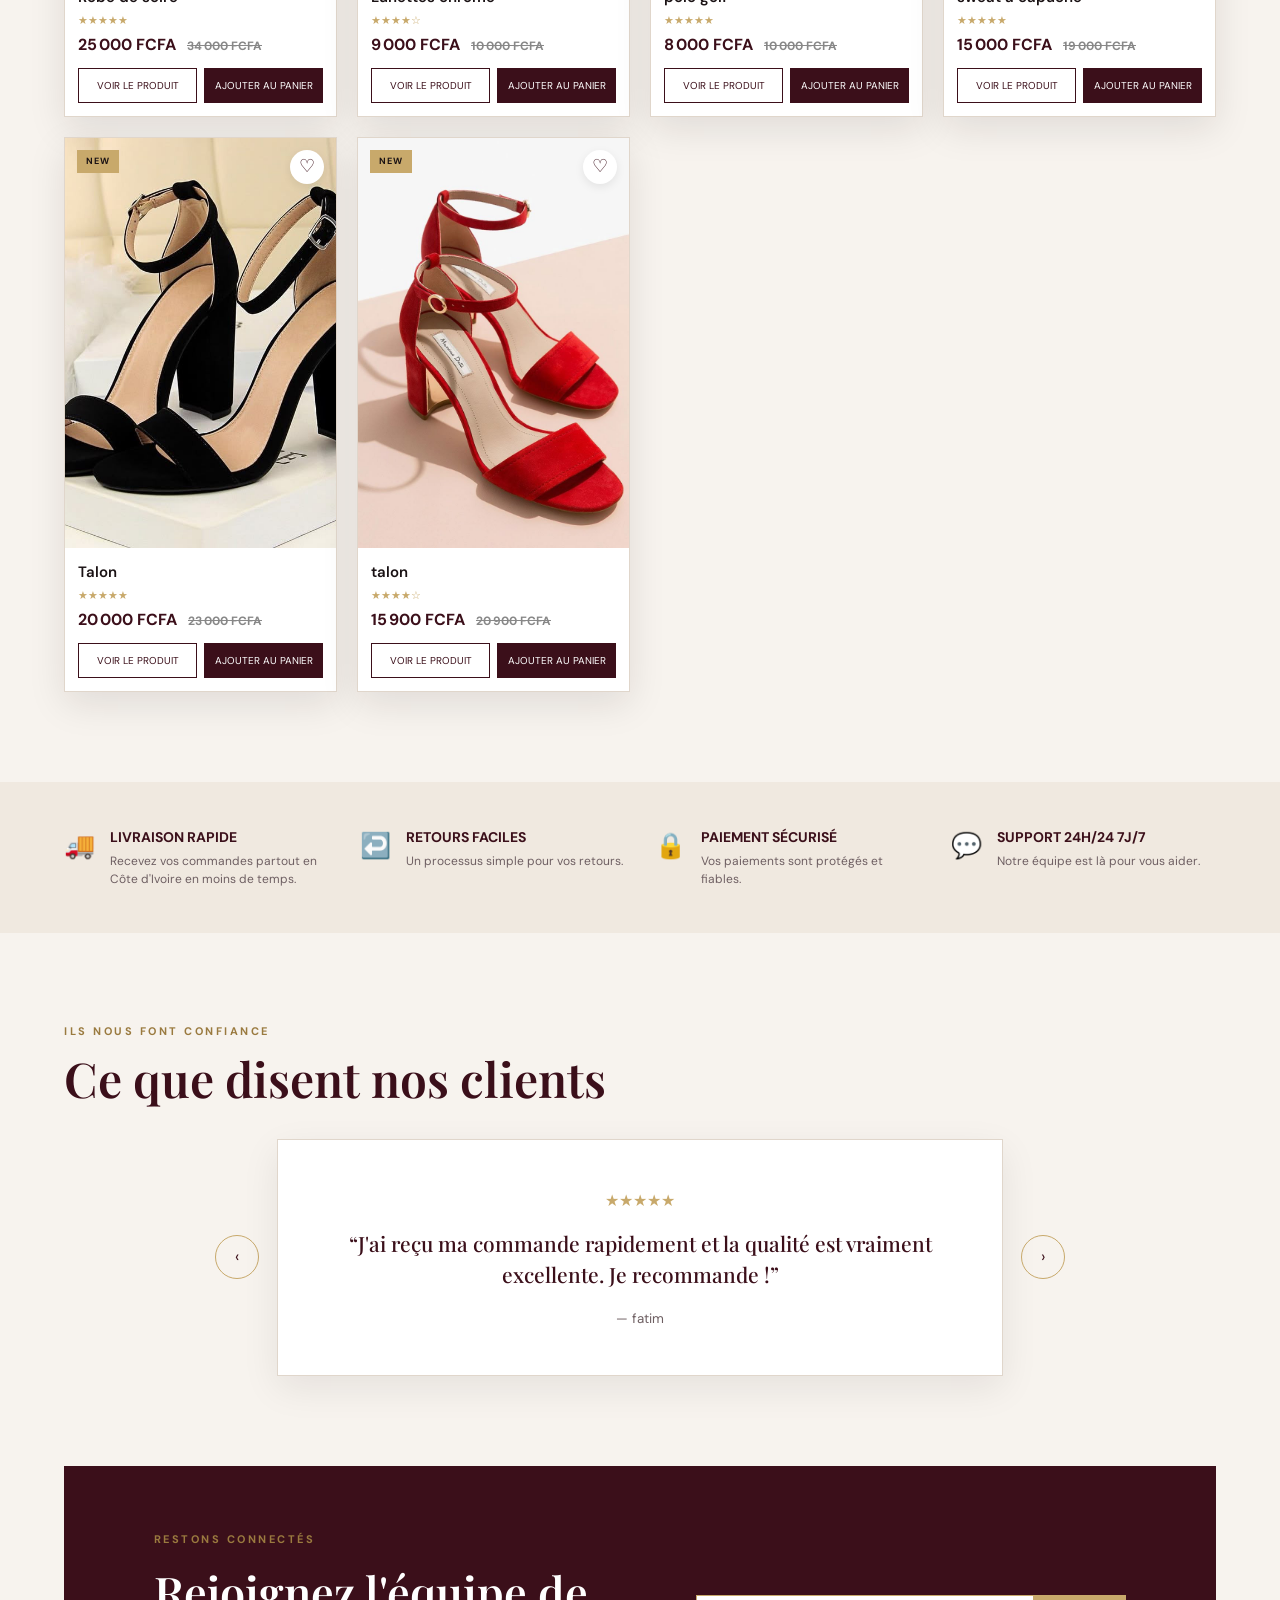
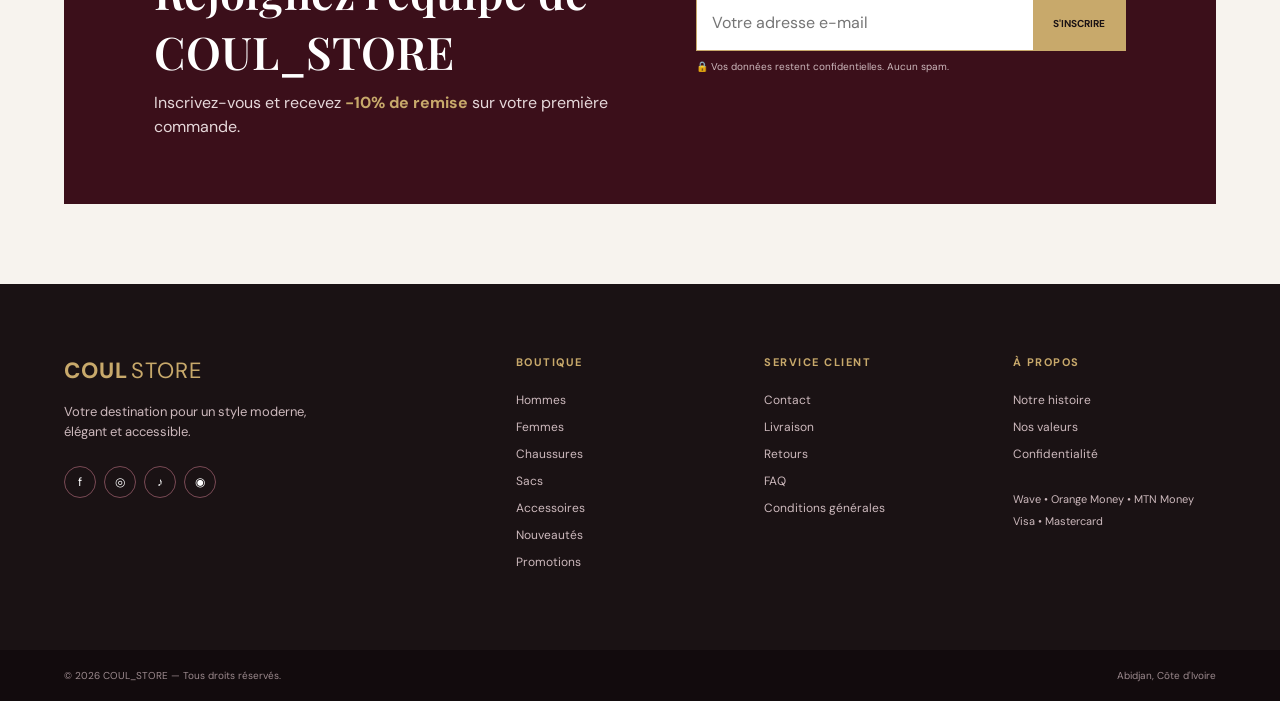
==== commit 6cbb028b: "Update index.html" ====
--- a/index.html
+++ b/index.html
@@ -15,14 +15,7 @@
 
 <body>
 
-  <div class="tailles">
-  <p>Taille</p>
-  <button class="taille">S</button>
-  <button class="taille">M</button>
-  <button class="taille">L</button>
-  <button class="taille">XL</button>
-</div>
-
+ 
   <div class="announcement" id="announcement">
     <span>🚚 Livraison gratuite dès 25 000 FCFA • 🔥 Jusqu'à -20% sur une sélection</span>
     <button id="closeAnnouncement" aria-label="Fermer">×</button>
--- a/style.css
+++ b/style.css
@@ -1458,4 +1458,10 @@
 #cartItems::-webkit-scrollbar-thumb {
   background: #C8A96B;
   border-radius: 3px;
-}+}
+.tailles { margin: 16px 0; }
+.taille {
+  min-width: 48px; padding: 10px 14px; margin: 0 8px 8px 0;
+  border: 1px solid #3b1220; background: #fff; color: #3b1220;
+}
+.taille.active { background: #5e2f3c; color: #fff; }
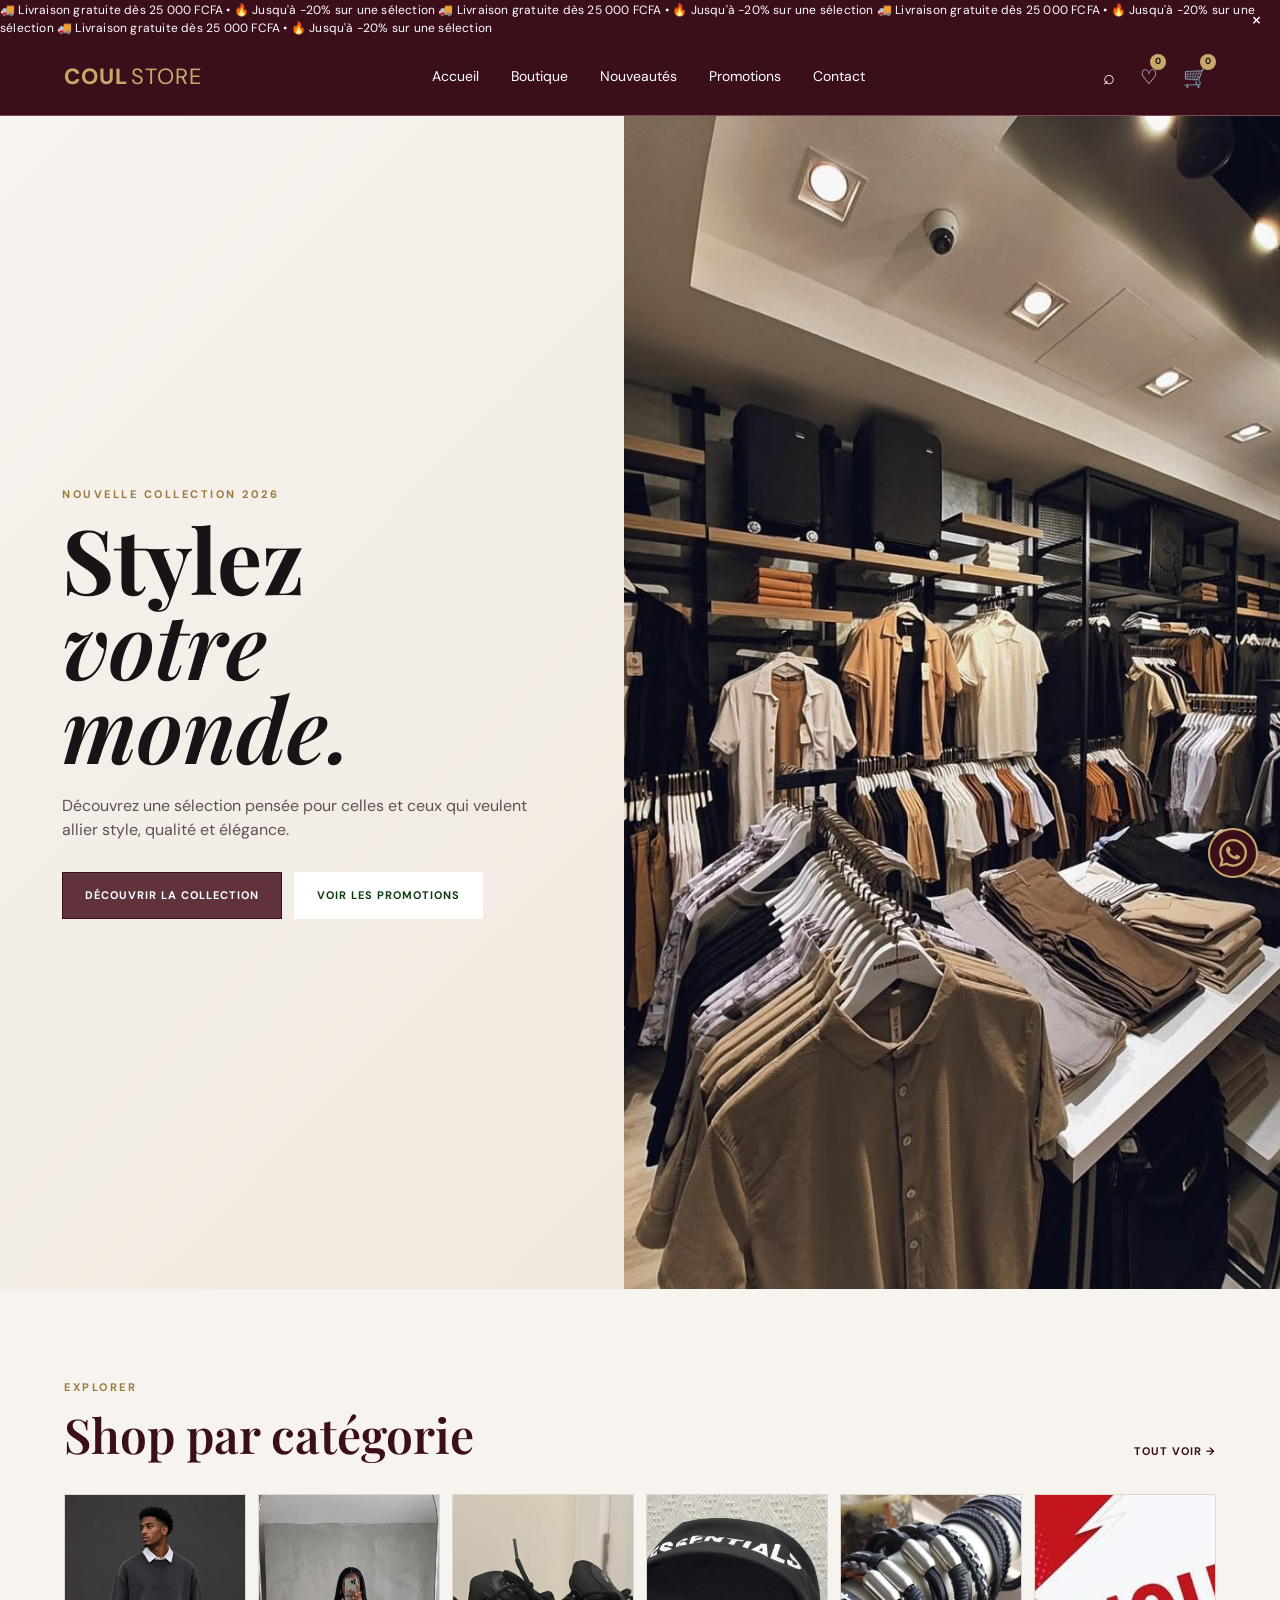
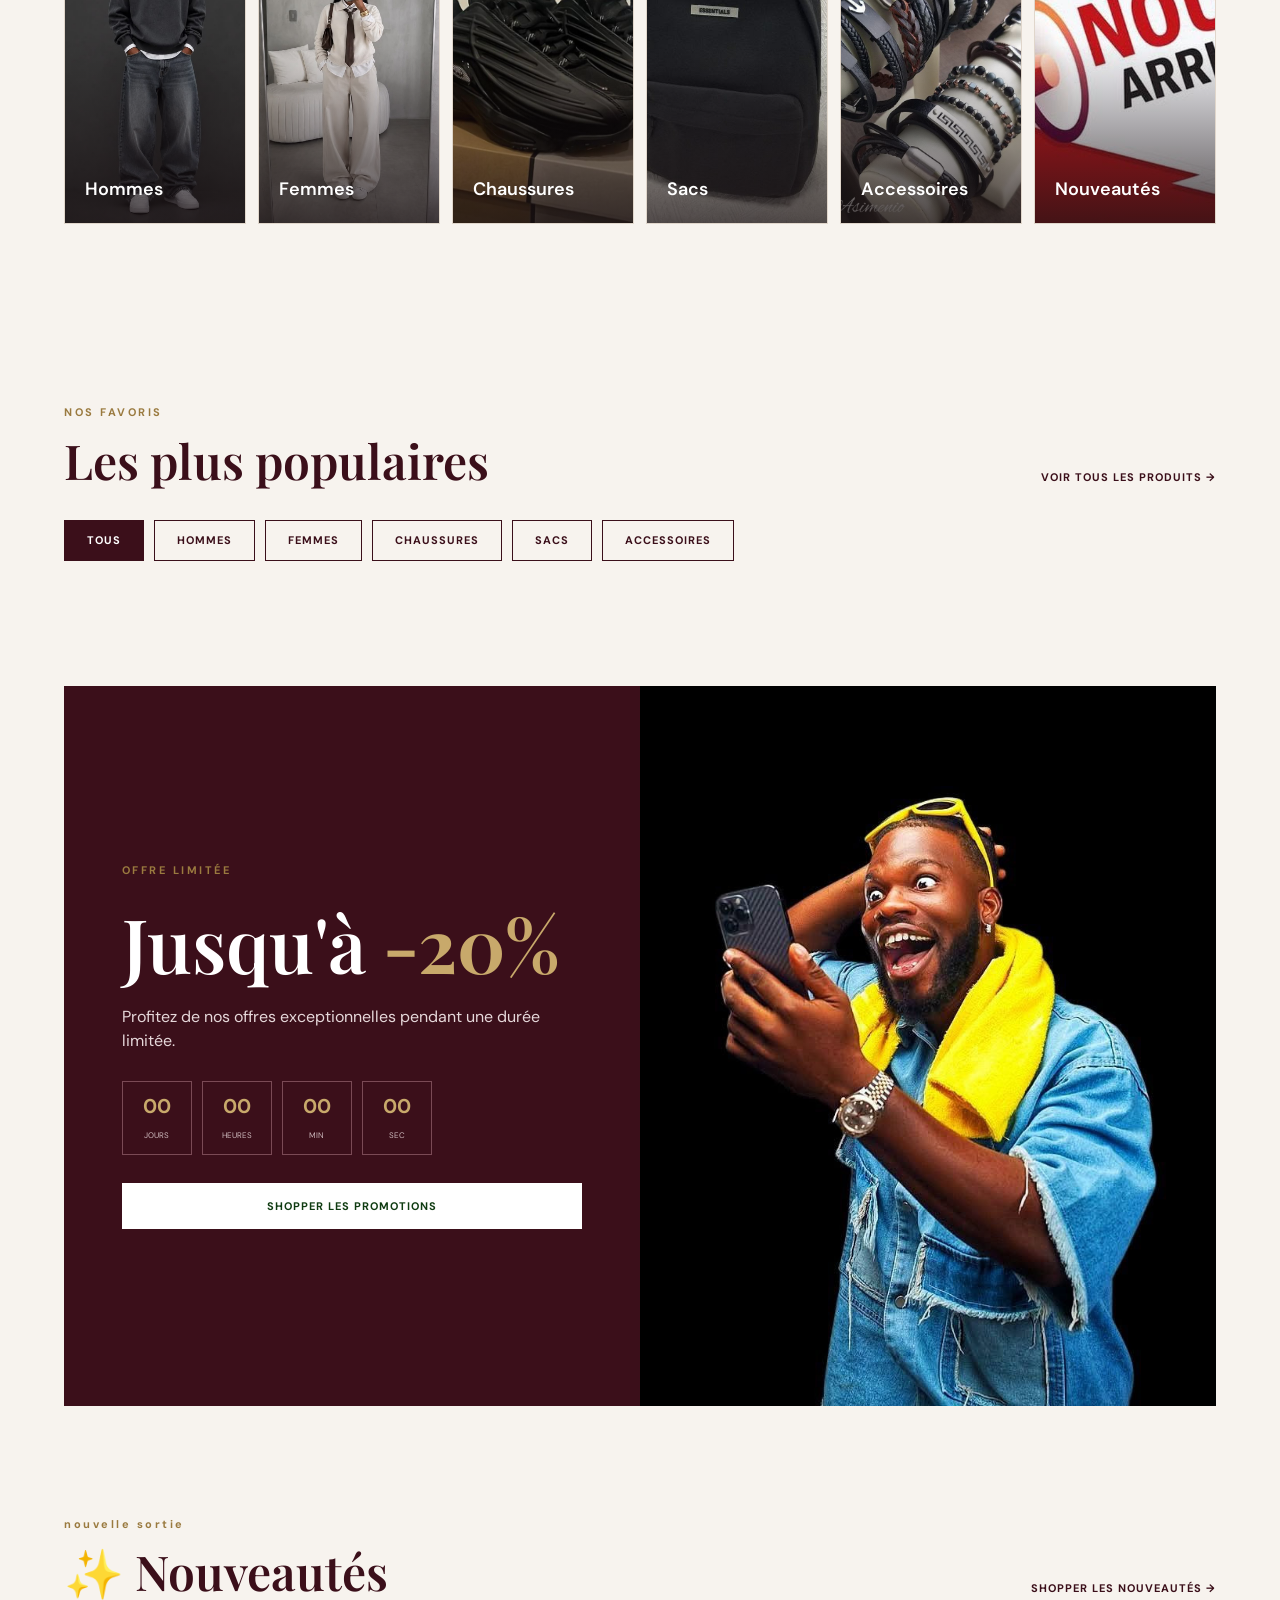
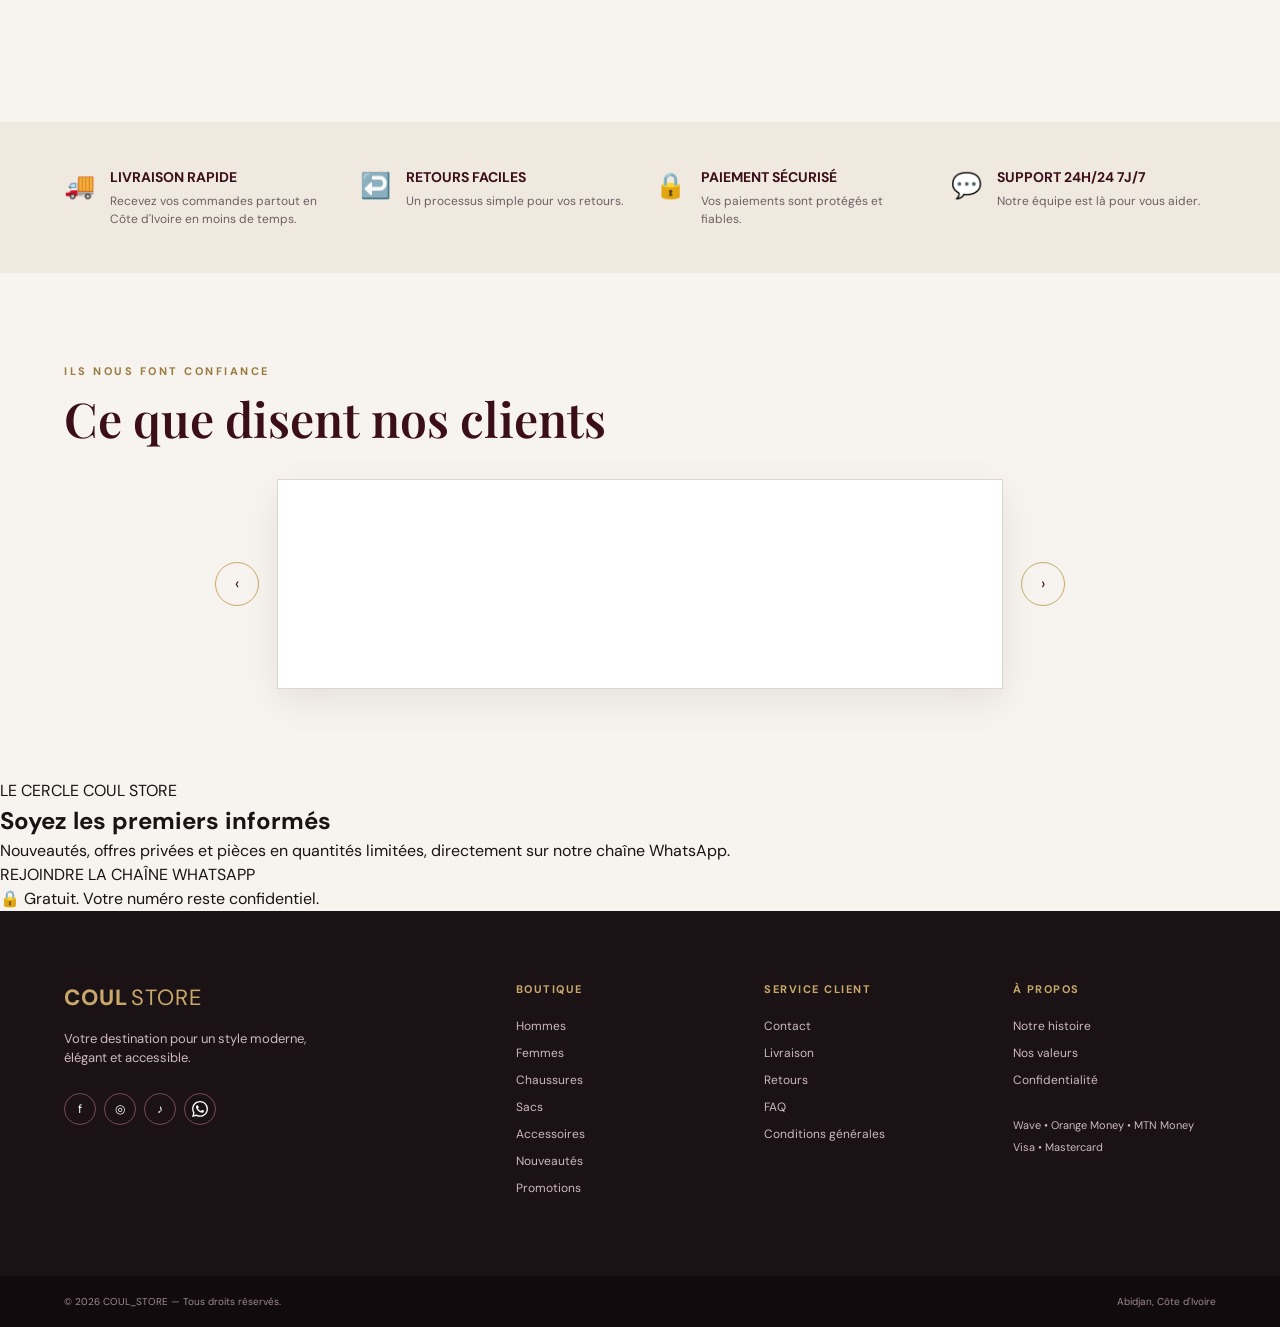
==== commit 82d2f82b: "Update print statement from 'Hello' to 'Goodbye'" ====
--- a/index.html
+++ b/index.html
@@ -10,14 +10,32 @@
   <link rel="preconnect" href="https://fonts.gstatic.com" crossorigin>
   <link href="https://fonts.googleapis.com/css2?family=DM+Sans:wght@400;500;600;700&family=Playfair+Display:wght@600;700&display=swap" rel="stylesheet">
 
+  <!-- Application (PWA) -->
+  <link rel="manifest" href="manifest.json">
+  <meta name="theme-color" content="#3B0F1A">
+  <link rel="icon" type="image/png" href="logo/icon-192.png">
+  <link rel="apple-touch-icon" href="logo/apple-touch-icon.png">
+  <meta name="apple-mobile-web-app-capable" content="yes">
+  <meta name="mobile-web-app-capable" content="yes">
+  <meta name="apple-mobile-web-app-title" content="COUL STORE">
+  <meta name="apple-mobile-web-app-status-bar-style" content="black-translucent">
+
   <link rel="stylesheet" href="style.css">
 </head>
 
 <body>
 
- 
+
+  <!-- BANDEAU DÉFILANT -->
   <div class="announcement" id="announcement">
-    <span>🚚 Livraison gratuite dès 25 000 FCFA • 🔥 Jusqu'à -20% sur une sélection</span>
+    <div class="marquee">
+      <div class="marquee-track">
+        <span>🚚 Livraison gratuite dès 25 000 FCFA • 🔥 Jusqu'à -20% sur une sélection</span>
+        <span>🚚 Livraison gratuite dès 25 000 FCFA • 🔥 Jusqu'à -20% sur une sélection</span>
+        <span>🚚 Livraison gratuite dès 25 000 FCFA • 🔥 Jusqu'à -20% sur une sélection</span>
+        <span>🚚 Livraison gratuite dès 25 000 FCFA • 🔥 Jusqu'à -20% sur une sélection</span>
+      </div>
+    </div>
     <button id="closeAnnouncement" aria-label="Fermer">×</button>
   </div>
 
@@ -58,6 +76,7 @@
     <a href="#nouveautes">Nouveautés</a>
     <a href="#promotions">Promotions</a>
     <a href="#contact">Contact</a>
+    <button class="install-btn" hidden>📲 Installer l'application</button>
   </div>
 
 
@@ -270,28 +289,25 @@
     </section>
 
 
-    <!-- NEWSLETTER -->
-    <section class="newsletter">
-
-      <div>
-        <p class="eyebrow">RESTONS CONNECTÉS</p>
-        <h2>Rejoignez l'équipe de  COUL_STORE</h2>
-        <p>
-          Inscrivez-vous et recevez <strong>-10% de remise</strong>
-          sur votre première commande.
-        </p>
-      </div>
-
-      <form id="newsletterForm">
-
-        <div class="email-box">
-          <input id="emailInput" type="email" placeholder="Votre adresse e-mail" required>
-          <button type="submit">S'inscrire</button>
-        </div>
-
-        <small>🔒 Vos données restent confidentielles. Aucun spam.</small>
-
-      </form>
+    <!-- CHAÎNE WHATSAPP -->
+    <section class="cercle">
+
+      <p class="cercle-petit">LE CERCLE COUL STORE</p>
+
+      <h2>Soyez les premiers informés</h2>
+
+      <p class="cercle-texte">
+        Nouveautés, offres privées et pièces en quantités limitées,
+        directement sur notre chaîne WhatsApp.
+      </p>
+
+      <a class="cercle-bouton"
+         href="https://whatsapp.com/channel/0029VbEPAIL0wajoQTa06O0e"
+         target="_blank" rel="noopener">
+        REJOINDRE LA CHAÎNE WHATSAPP
+      </a>
+
+      <p class="cercle-note">🔒 Gratuit. Votre numéro reste confidentiel.</p>
 
     </section>
 
@@ -313,8 +329,10 @@
           <a href="#">f</a>
           <a href="#">◎</a>
           <a href="#">♪</a>
-          <a href="https://wa.me/2250584151920" target="_blank">◉</a>
-        </div>
+          <a href="https://wa.me/2250584151920" target="_blank" aria-label="WhatsApp"><svg class="wa-icon" viewBox="0 0 24 24" width="16" height="16" fill="currentColor" aria-hidden="true"><path d="M17.472 14.382c-.297-.149-1.758-.867-2.03-.967-.273-.099-.471-.148-.67.15-.197.297-.767.966-.94 1.164-.173.199-.347.223-.644.075-.297-.15-1.255-.463-2.39-1.475-.883-.788-1.48-1.761-1.653-2.059-.173-.297-.018-.458.13-.606.134-.133.298-.347.446-.52.149-.174.198-.298.298-.497.099-.198.05-.371-.025-.52-.075-.149-.669-1.612-.916-2.207-.242-.579-.487-.5-.669-.51-.173-.008-.371-.01-.57-.01-.198 0-.52.074-.792.372-.272.297-1.04 1.016-1.04 2.479 0 1.462 1.065 2.875 1.213 3.074.149.198 2.096 3.2 5.077 4.487.709.306 1.262.489 1.694.625.712.227 1.36.195 1.871.118.571-.085 1.758-.719 2.006-1.413.248-.694.248-1.289.173-1.413-.074-.124-.272-.198-.57-.347m-5.421 7.403h-.004a9.87 9.87 0 01-5.031-1.378l-.361-.214-3.741.982.998-3.648-.235-.374a9.86 9.86 0 01-1.51-5.26c.001-5.45 4.436-9.884 9.888-9.884 2.64 0 5.122 1.03 6.988 2.898a9.825 9.825 0 012.893 6.994c-.003 5.45-4.437 9.884-9.885 9.884m8.413-18.297A11.815 11.815 0 0012.05 0C5.495 0 .16 5.335.157 11.892c0 2.096.547 4.142 1.588 5.945L.057 24l6.305-1.654a11.882 11.882 0 005.683 1.448h.005c6.554 0 11.89-5.335 11.893-11.893a11.821 11.821 0 00-3.48-8.413Z"/></svg></a>
+        </div>
+
+        <button class="install-btn" hidden>📲 Installer l'application</button>
 
       </div>
 
@@ -357,7 +375,7 @@
 
 
     <div class="footer-bottom">
-      <span>© 2026 COUL_STORE — Tous droits réservés.</span>
+      <span>©️ 2026 COUL_STORE — Tous droits réservés.</span>
       <span>Abidjan, Côte d'Ivoire</span>
     </div>
 
@@ -388,7 +406,7 @@
   </aside>
 
 
-  <!-- MODAL PRODUIT -->
+  <!-- MODAL PRODUIT (plein écran) -->
   <div class="modal" id="productModal">
     <div class="modal-box">
       <button class="modal-close" id="closeModal">×</button>
@@ -403,7 +421,7 @@
     href="https://wa.me/2250584151920?text=Bonjour%20COUL%20STORE%2C%20je%20voudrais%20avoir%20des%20informations%20sur%20vos%20produits."
     target="_blank"
     aria-label="WhatsApp"
-  >◉</a>
+  ><svg class="wa-icon" viewBox="0 0 24 24" width="28" height="28" fill="currentColor" aria-hidden="true"><path d="M17.472 14.382c-.297-.149-1.758-.867-2.03-.967-.273-.099-.471-.148-.67.15-.197.297-.767.966-.94 1.164-.173.199-.347.223-.644.075-.297-.15-1.255-.463-2.39-1.475-.883-.788-1.48-1.761-1.653-2.059-.173-.297-.018-.458.13-.606.134-.133.298-.347.446-.52.149-.174.198-.298.298-.497.099-.198.05-.371-.025-.52-.075-.149-.669-1.612-.916-2.207-.242-.579-.487-.5-.669-.51-.173-.008-.371-.01-.57-.01-.198 0-.52.074-.792.372-.272.297-1.04 1.016-1.04 2.479 0 1.462 1.065 2.875 1.213 3.074.149.198 2.096 3.2 5.077 4.487.709.306 1.262.489 1.694.625.712.227 1.36.195 1.871.118.571-.085 1.758-.719 2.006-1.413.248-.694.248-1.289.173-1.413-.074-.124-.272-.198-.57-.347m-5.421 7.403h-.004a9.87 9.87 0 01-5.031-1.378l-.361-.214-3.741.982.998-3.648-.235-.374a9.86 9.86 0 01-1.51-5.26c.001-5.45 4.436-9.884 9.888-9.884 2.64 0 5.122 1.03 6.988 2.898a9.825 9.825 0 012.893 6.994c-.003 5.45-4.437 9.884-9.885 9.884m8.413-18.297A11.815 11.815 0 0012.05 0C5.495 0 .16 5.335.157 11.892c0 2.096.547 4.142 1.588 5.945L.057 24l6.305-1.654a11.882 11.882 0 005.683 1.448h.005c6.554 0 11.89-5.335 11.893-11.893a11.821 11.821 0 00-3.48-8.413Z"/></svg></a>
 
 
   <div class="toast" id="toast"></div>
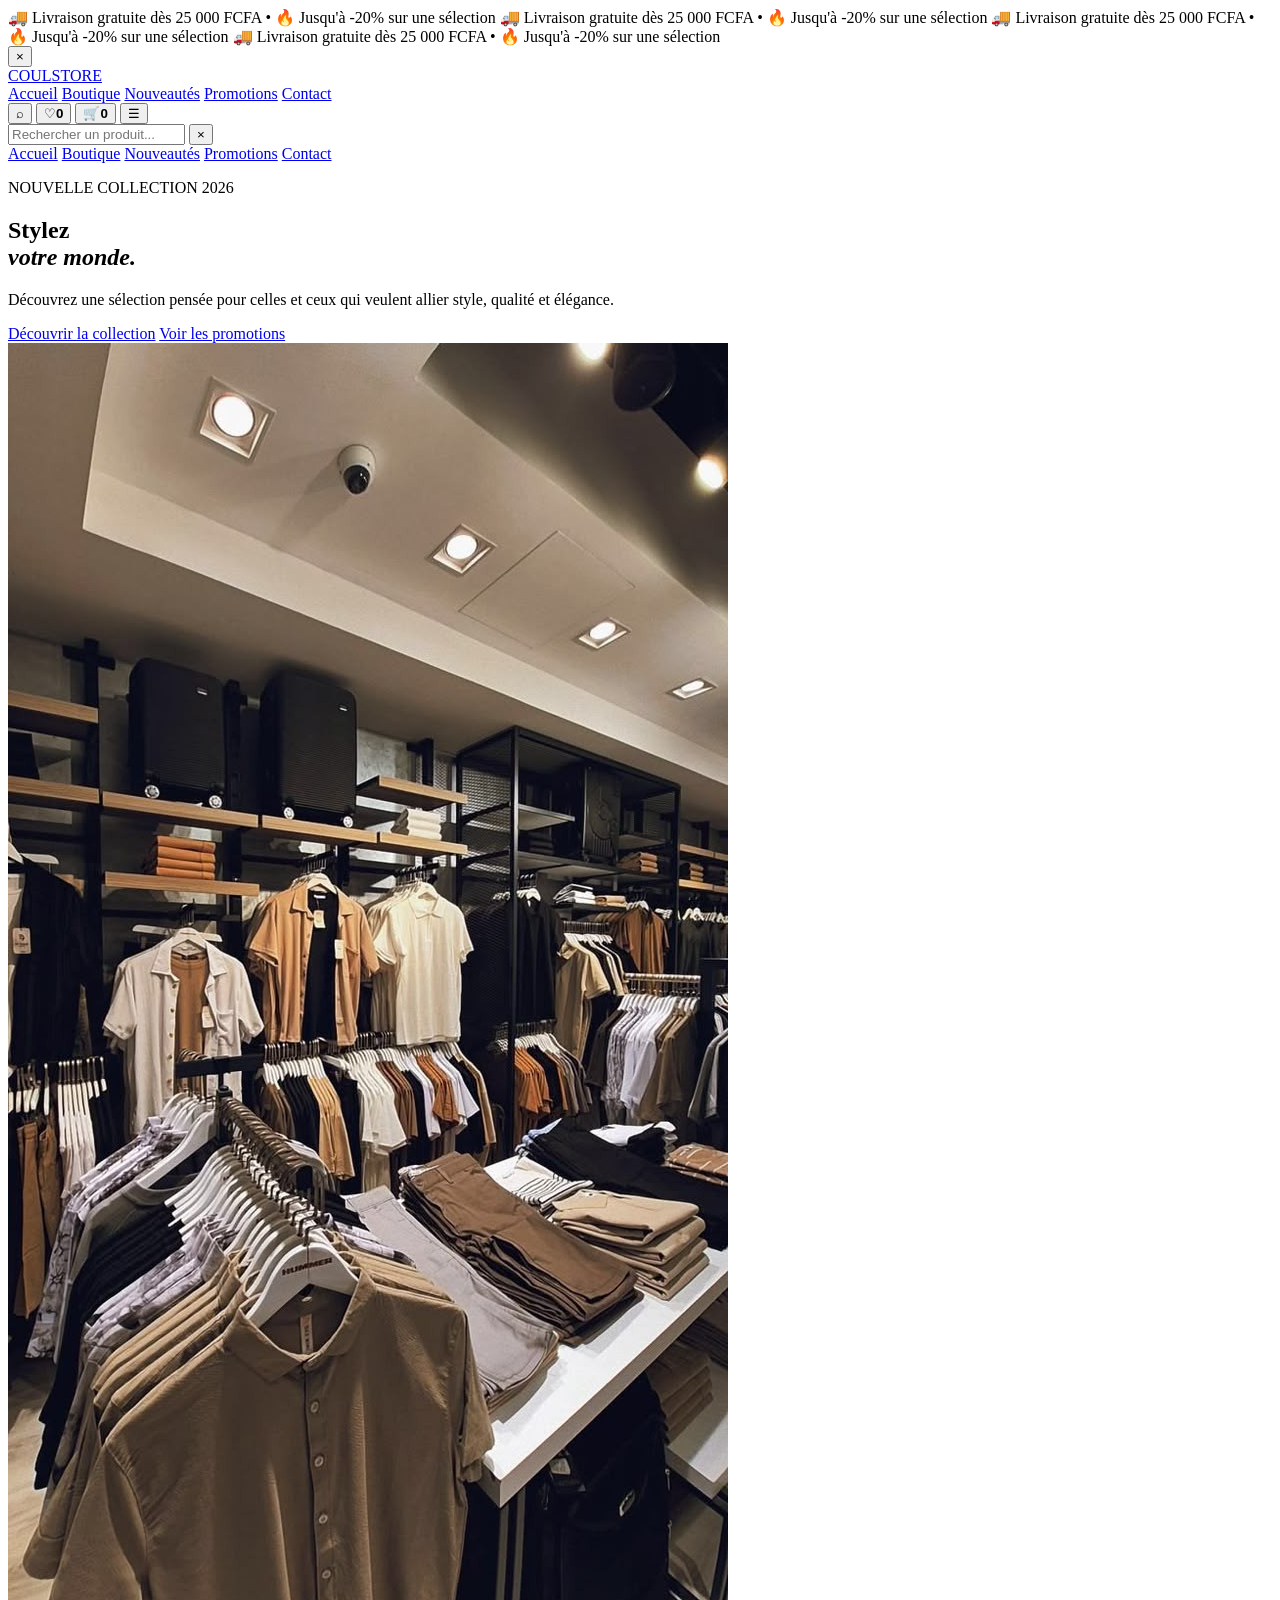
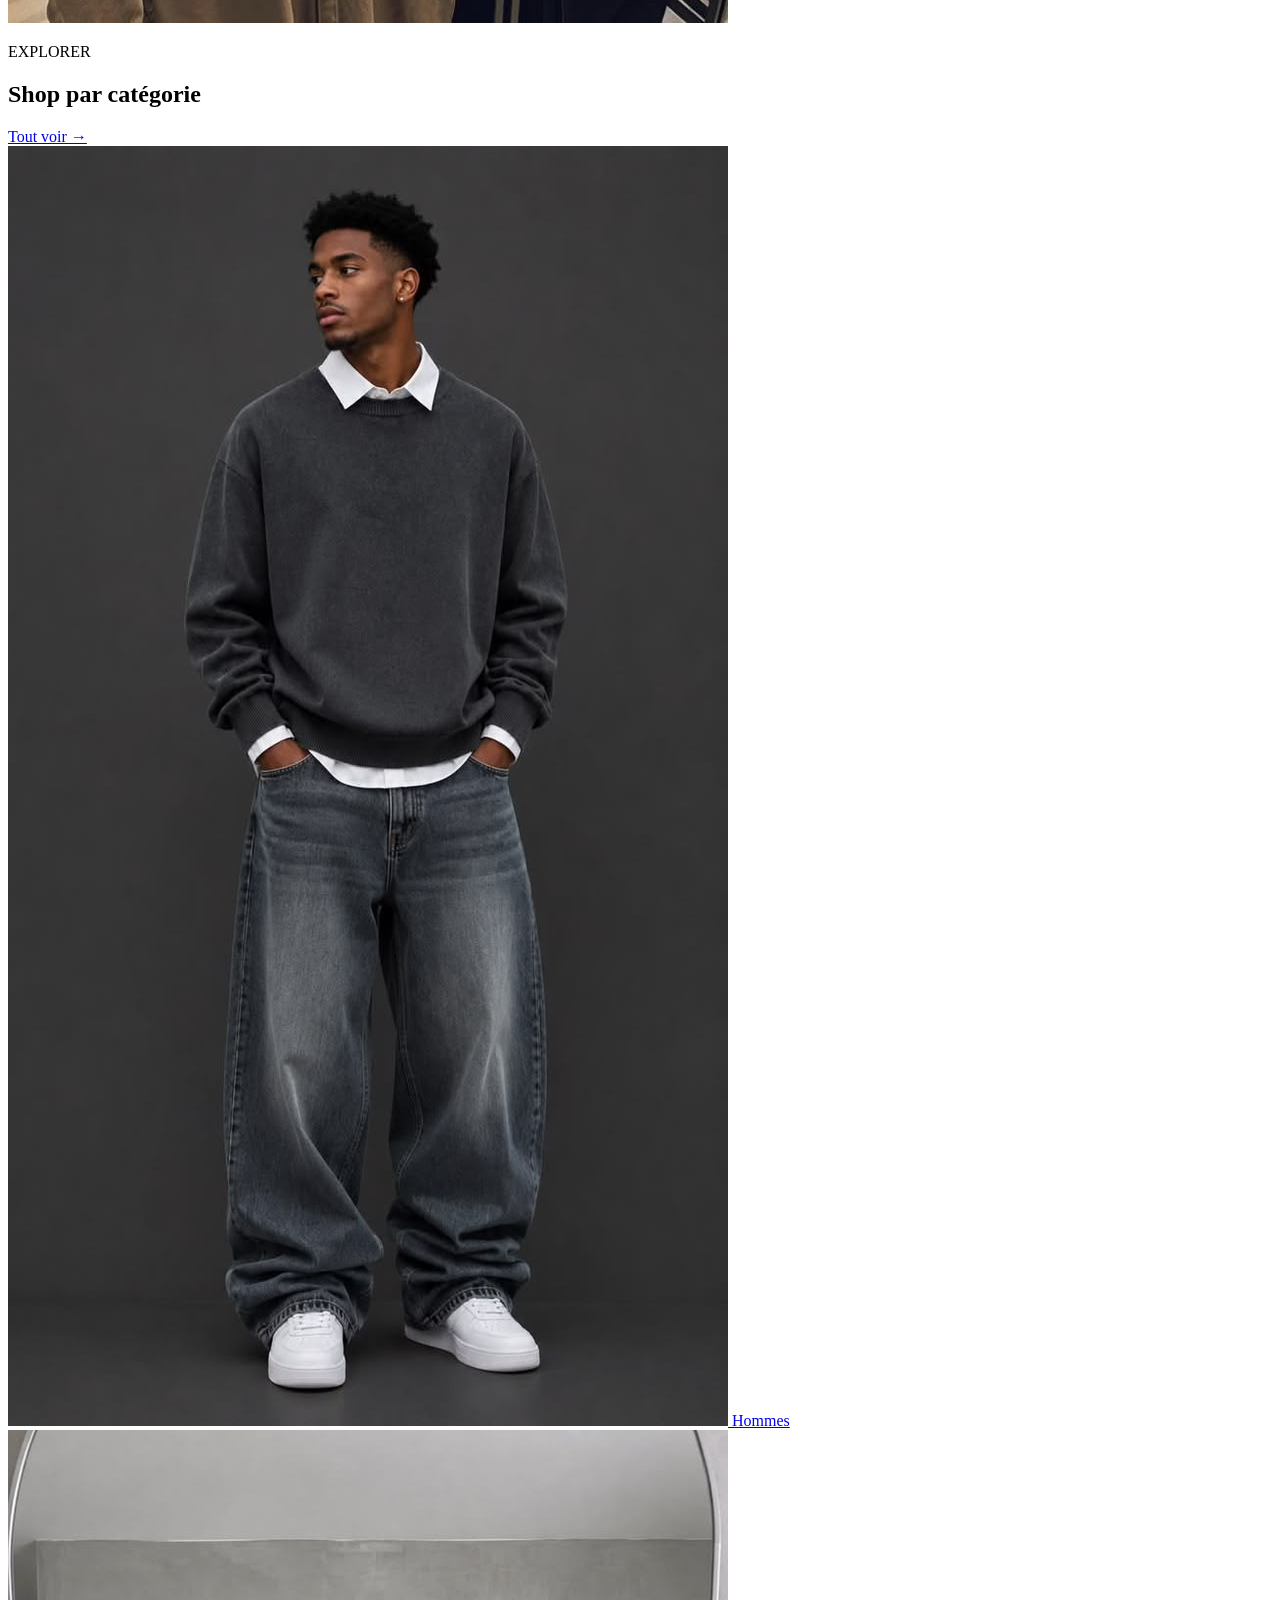
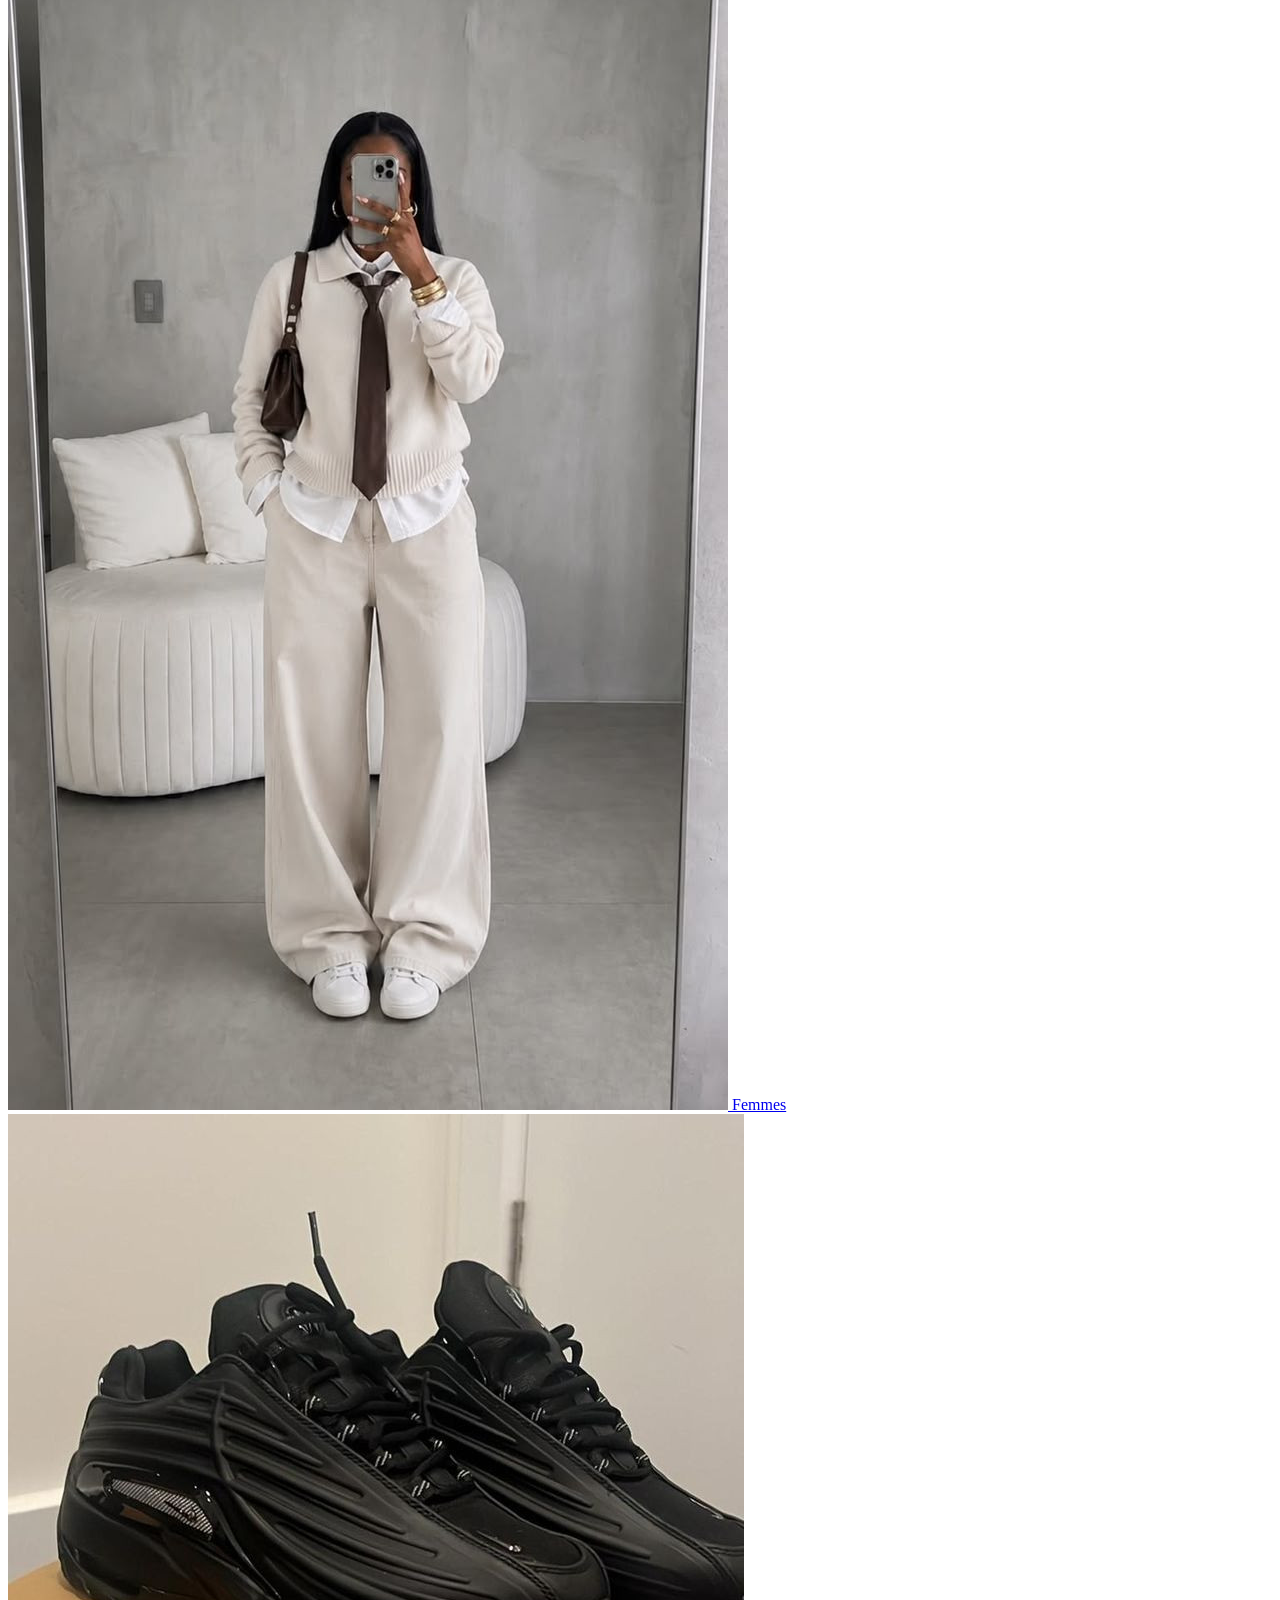
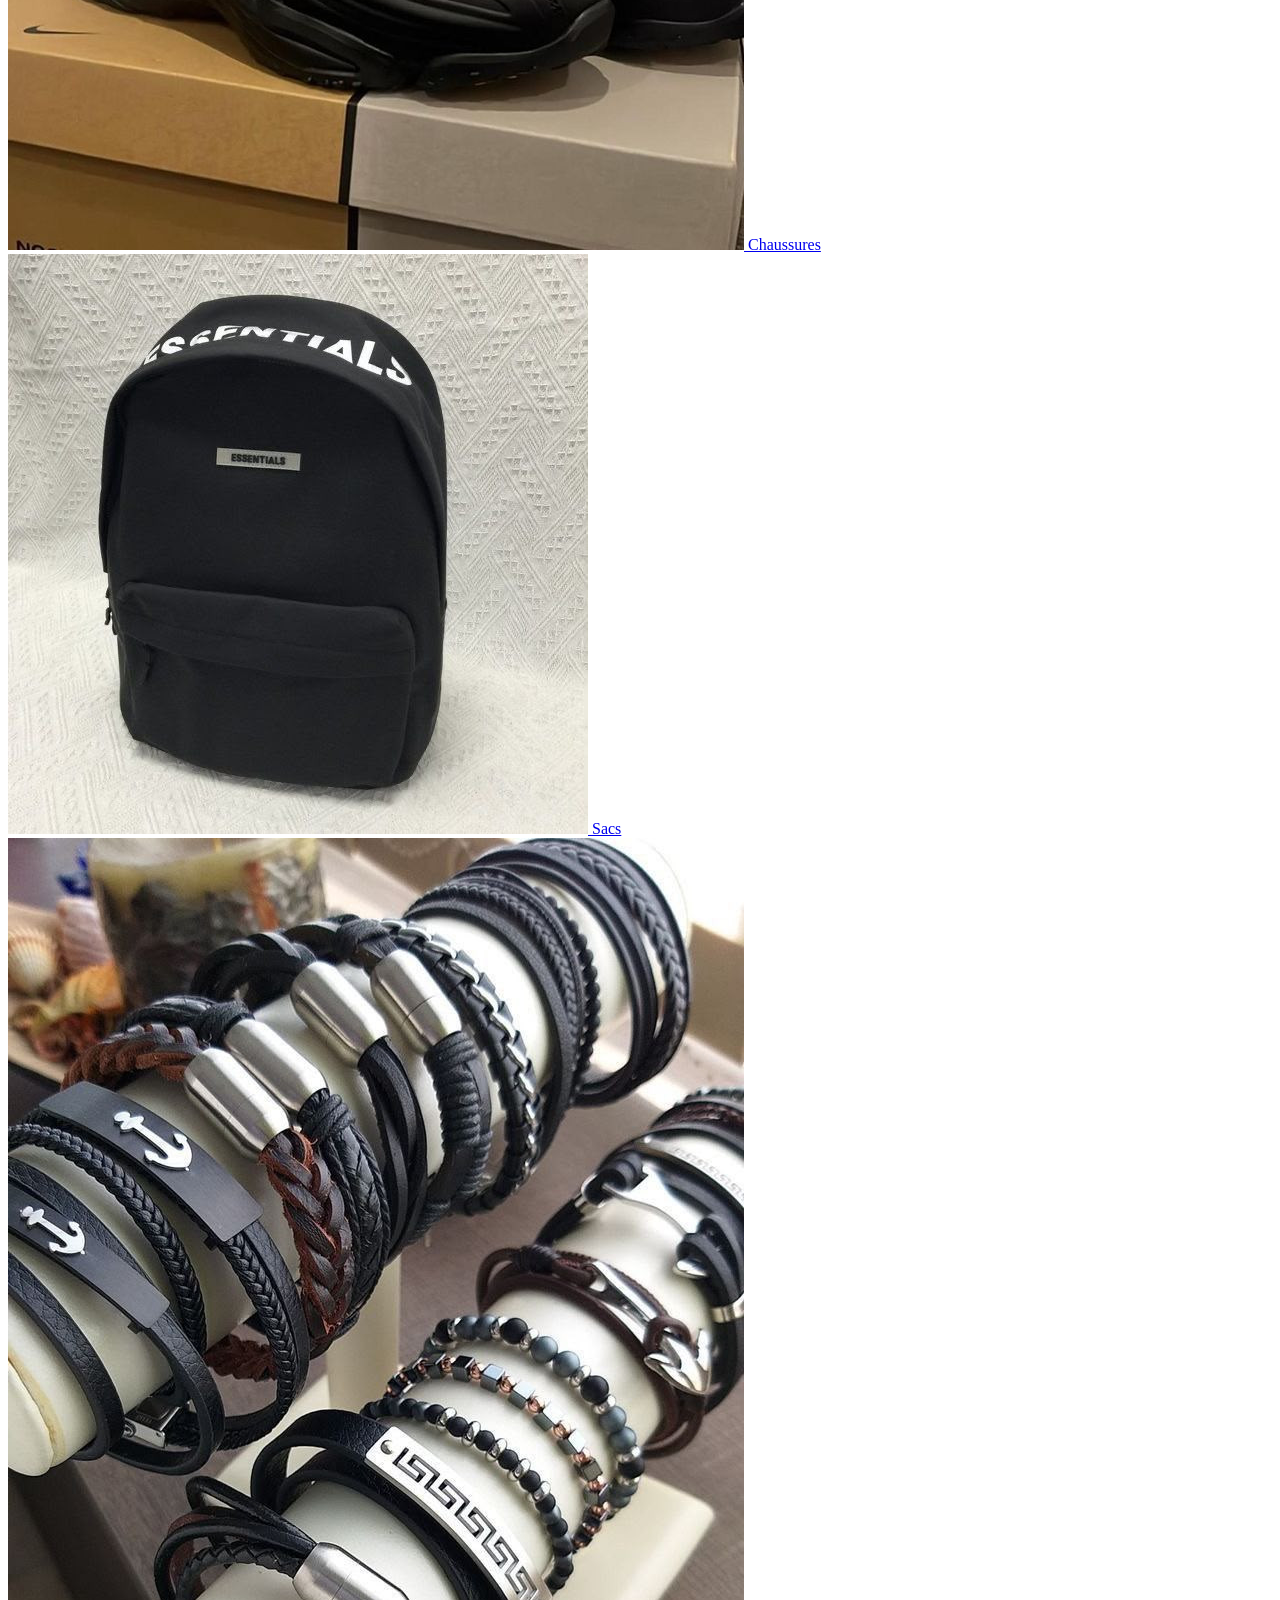
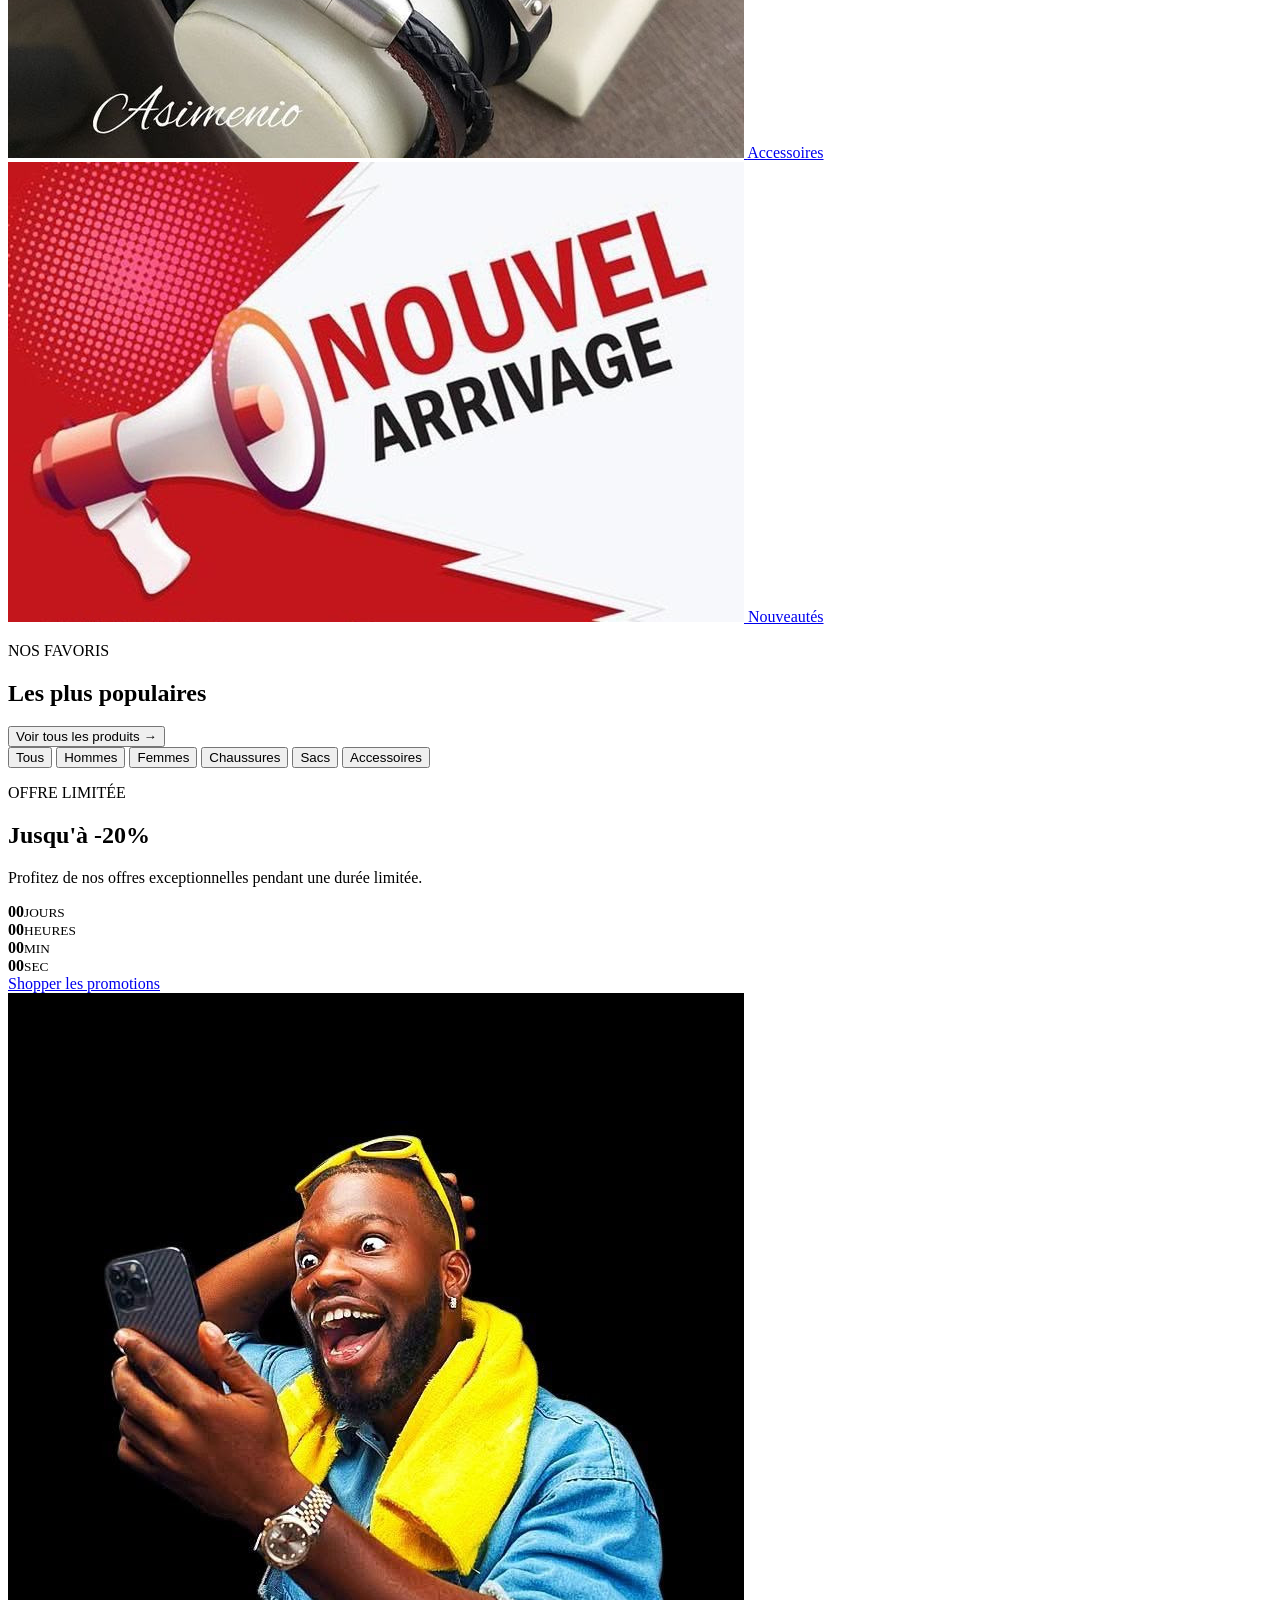
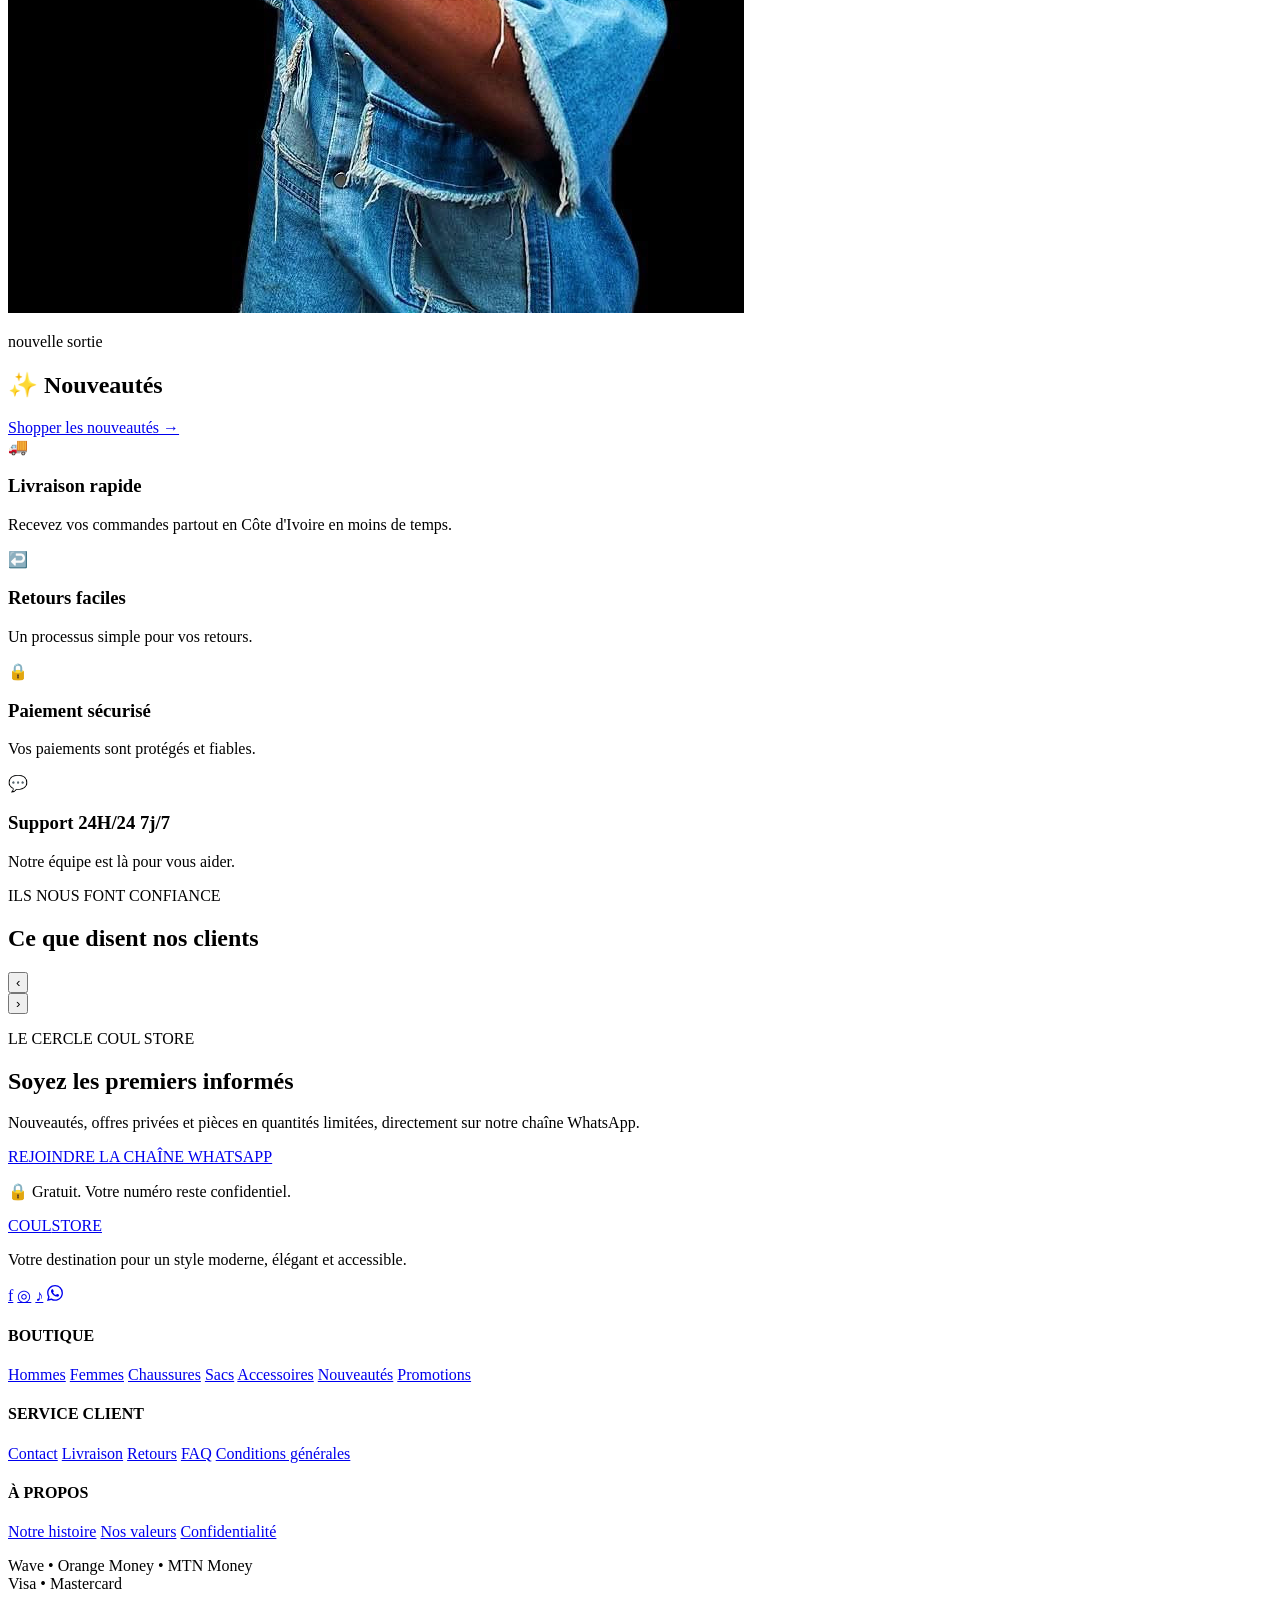
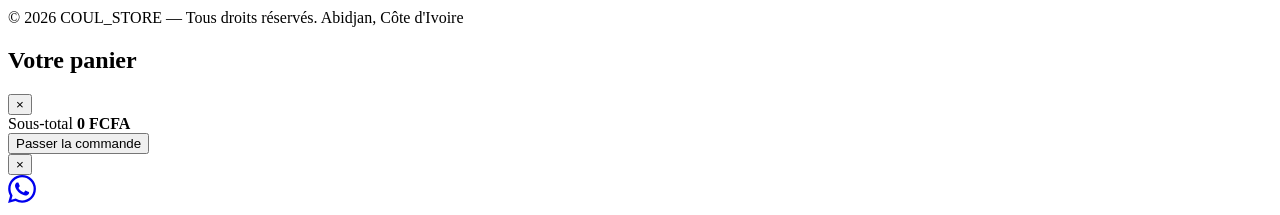
==== commit 21515fdd: "Update index.html" ====
--- a/index.html
+++ b/index.html
@@ -13,8 +13,8 @@
   <!-- Application (PWA) -->
   <link rel="manifest" href="manifest.json">
   <meta name="theme-color" content="#3B0F1A">
-  <link rel="icon" type="image/png" href="logo/icon-192.png">
-  <link rel="apple-touch-icon" href="logo/apple-touch-icon.png">
+  <link rel="icon" type="image/png" href="icon-192.png">
+  <link rel="apple-touch-icon" href="apple-touch-icon.png">
   <meta name="apple-mobile-web-app-capable" content="yes">
   <meta name="mobile-web-app-capable" content="yes">
   <meta name="apple-mobile-web-app-title" content="COUL STORE">
--- a/style.css
+++ b/style.css
@@ -1,1467 +1,744 @@
-* {
-  box-sizing: border-box;
-  margin: 0;
-  padding: 0;
-}
-
-html {
-  scroll-behavior: smooth;
-}
-
-body {
-  font-family: "DM Sans", sans-serif;
-  color: #1A1214;
-  background: #F7F3EE;
-  line-height: 1.5;
-}
-
-a {
-  text-decoration: none;
-  color: inherit;
-}
-
-button,
-input {
-  font: inherit;
-}
-
-
-/* =========================================
-   BARRE D'ANNONCE
-========================================= */
-
-.announcement {
-  height: 38px;
-  background: #3B0F1A;
-  color: #FFFFFF;
-  display: flex;
-  justify-content: center;
-  align-items: center;
-  font-size: 12px;
-  letter-spacing: 0.2px;
-  position: relative;
-}
-
-.announcement button {
-  position: absolute;
-  right: 18px;
-  background: none;
-  border: 0;
-  color: #FFFFFF;
-  font-size: 20px;
-  cursor: pointer;
-}
-
-
-/* =========================================
-   HEADER
-========================================= */
-
-.header {
-  height: 78px;
-  background: #3B0F1A;
-  color: #FFFFFF;
-  display: flex;
-  align-items: center;
-  justify-content: space-between;
-  padding: 0 5%;
-  position: sticky;
-  top: 0;
-  z-index: 50;
-  border-bottom: 1px solid #7A4A55;
-}
-
-.logo {
-  font-size: 22px;
-  font-weight: 800;
-  letter-spacing: 1px;
-  color: #C8A96B;
-}
-
-.logo span {
-  font-weight: 400;
-  margin-left: 3px;
-}
-
-.desktop-nav {
-  display: flex;
-  gap: 32px;
-  font-size: 14px;
-}
-
-.desktop-nav a {
-  transition: 0.25s;
-}
-
-.desktop-nav a:hover {
-  color: #C8A96B;
-}
-
-.header-actions {
-  display: flex;
-  gap: 9px;
-  align-items: center;
-}
-
-.icon-btn,
-.menu-btn {
-  background: none;
-  border: 0;
-  cursor: pointer;
-  position: relative;
-  font-size: 20px;
-  padding: 8px;
-  color: #FFFFFF;
-}
-
-.icon-btn b {
-  position: absolute;
-  top: 0;
-  right: 0;
-  background: #C8A96B;
-  color: #1A1214;
-  border-radius: 50%;
-  font-size: 9px;
-  min-width: 16px;
-  height: 16px;
-  display: grid;
-  place-items: center;
-}
-
-.menu-btn {
-  display: none;
-}
-
-
-/* =========================================
-   PANNEAU DE RECHERCHE
-========================================= */
-
-.search-panel {
-  display: none;
-  background: #FFFFFF;
-  padding: 15px 5%;
-  border-bottom: 1px solid #E0D6CB;
-  position: sticky;
-  top: 78px;
-  z-index: 45;
-}
-
-.search-panel.open {
-  display: block;
-}
-
-.search-inner {
-  display: flex;
-  border: 1px solid #E0D6CB;
-}
-
-.search-inner input {
-  width: 100%;
-  border: 0;
-  padding: 13px;
-  outline: 0;
-  background: #FFFFFF;
-}
-
-.search-inner button {
-  border: 0;
-  background: none;
-  padding: 0 15px;
-  cursor: pointer;
-}
-
-.search-results {
-  display: grid;
-  grid-template-columns: repeat(4, 1fr);
-  gap: 12px;
-  margin-top: 12px;
-}
-
-.search-results .mini-result {
-  display: flex;
-  gap: 8px;
-  align-items: center;
-  border: 1px solid #F0E9E0;
-  padding: 8px;
-  font-size: 11px;
-  background: #FFFFFF;
-  cursor: pointer;
-  color: #1A1214;
-}
-
-.mini-result img {
-  width: 50px;
-  height: 60px;
-  object-fit: cover;
-}
-
-
-/* =========================================
-   MENU MOBILE
-========================================= */
-
-.mobile-menu {
-  display: none;
-}
-
-
-/* =========================================
-   HERO
-========================================= */
-
-.hero {
-  min-height: 650px;
-  display: grid;
-  grid-template-columns: 1fr 1.05fr;
-  background: linear-gradient(
-    135deg,
-    #F7F3EE,
-    #EDE5DA
+/* =========================================
+   PRODUITS
+   Pour changer une photo : remplacez le lien
+   dans "img" par le chemin de votre image,
+   par exemple "images/ma-photo.jpg"
+========================================= */
+
+const products = [
+  { id: 1, name: "complet homme", price: 25000, old: 30000, rating: 4, category: "Hommes",
+    img: "images/complet blue.jpg" },
+  { id: 2, name: "complet homme", price: 25000, old: 30000, rating: 4, category: "Hommes",
+    img: "images/complet maron.jpg" },
+  { id: 3, name: "complet homme", price: 15000, old: 24000, rating: 4, category: "Hommes",
+    img: "images/complet vert.jpg" },
+  { id: 4, name: "aire force", price: 10000, old: 13000, rating: 5, category: "Chaussures",
+    img: "images/air.jpg" },
+  { id: 5, name: "puma", price: 14000, old: 19000, rating: 5, category: "Chaussures",
+    img: "images/puma.jpg" },
+  { id: 6, name: "robe moulante rouge", price: 11000, old: 13900, rating: 4, category: "Femmes",
+    img: "images/rouge.jpg" },
+  { id: 7, name: "Robe de soiré", price: 25000, old: 34000, rating: 5, category: "Femmes",
+    img: "images/soiré.jpg" },
+  { id: 8, name: "Lunettes chrome", price: 9000, old: 10000, rating: 4, category: "Accessoires",
+    img: "images/lunette (3).jpg" },
+  { id: 9, name: "polo golf", price: 8000, old: 10000, rating: 5, category: "Hommes",
+    img: "images/polo1.jpg" },
+  { id: 10, name: "sweat à capuche", price: 15000, old: 19000, rating: 5, category: "Hommes",
+    img: "images/Sweat à capuche zippé .jpg" },
+  { id: 11, name: "Talon", price: 20000, old: 23000, rating: 5, category: "Chaussures",
+    img: "images/talon noir.jpg" },
+  { id: 12, name: "talon", price: 15900, old: 20900, rating: 4, category: "Chaussures",
+    img: "images/talon.jpg" },
+  { id: 13, name: "sac à dos essential", price: 15000, old: 21000, rating: 4, category: "Sacs",
+    img: "images/essential.jpg" },
+  { id: 14, name: "sac à dos EASTPACK", price: 15000, old: 21000, rating: 4, category: "Sacs",
+    img: "images/eastpack.jpg" },
+  { id: 15, name: "Montre Rolex", price: 75000, old: 81000, rating: 4, category: "Accessoires",
+    img: "images/M R.jpg" },
+  { id: 16, name: "Montre BiDen", price: 70000, old: 75000, rating: 4, category: "Accessoires",
+    img: "images/M T.jpg" },
+  { id: 17, name: "chaussure nike", price: 17000, old: 19000, rating: 4, category: "Chaussures",
+    img: "images/NIKE.jpg" },
+  { id: 18, name: "Tee-shirt", price: 5000, old: 9000, rating: 4, category: "Hommes",
+    img: "images/tee-shirt 1.jpg" },
+  { id: 19, name: "Tee-shirt", price: 5000, old: 9000, rating: 4, category: "Hommes",
+    img: "images/tee-shirt 2.jpg" },
+  { id: 20, name: "Tee-shirt", price: 5000, old: 9000, rating: 4, category: "Hommes",
+    img: "images/tee-shirt 3.jpg" },
+  { id: 21, name: "pull over", price: 9000, old: 10000, rating: 4, category: "Hommes",
+    img: "images/pull.jpg" },
+  { id: 22, name: "Sac à Main Noir", price: 19000, old: 21000, rating: 4, category: "Sacs",
+    img: "images/sac noir.jpg" },
+  { id: 23, name: "Sac à Main Rouge", price: 19000, old: 21000, rating: 5, category: "Sacs",
+    img: "images/sac R.jpg" },
+  { id: 24, name: "Sac à Main Maron ", price: 19000, old: 21000, rating: 4, category: "Sacs",
+    img: "images/sac maron.jpg" },
+  { id: 25, name: "sandale plate ", price: 4000, old: 6000, rating: 5, category: "Chaussures",
+    img: "images/plate.jpg" },
+  { id: 26, name: "lunette stylé", price: 4000, old: 6000, rating: 5, category: "Accessoires",
+    img: "images/L H 1.jpg" },
+  { id: 27, name: "lunette homme", price: 4000, old: 6000, rating: 5, category: "Accessoires",
+    img: "images/L H 2.jpg" },
+  { id: 28, name: "lunette femme", price: 4000, old: 6000, rating: 5, category: "Accessoires",
+    img: "images/LF 2.jpg" },
+  { id: 29, name: "lunette femme", price: 4000, old: 6000, rating: 5, category: "Accessoires",
+    img: "images/L F.jpg" },
+  { id: 30, name: "robe plaqué femme", price: 4000, old: 6000, rating: 5, category: "Femmes",
+    img: "images/Plaqué.jpg" },
+  { id: 31, name: "ensemble pantalon", price: 4000, old: 6000, rating: 5, category: "Femmes",
+    img: "images/top pantalon.jpg" },
+  { id: 32, name: "ensemble femme", price: 7000, old: 7500, rating: 5, category: "Femmes",
+    img: "images/top.jpg" },
+  { id: 33, name: "Lingerie femme", price: 7000, old: 7500, rating: 5, category: "Femmes",
+    img: "images/lingerie.jpg" },
+  { id: 34, name: "cullote homme", price: 7000, old: 7500, rating: 5, category: "Hommes",
+    img: "images/cullote.jpg" },
+  { id: 35, name: "joggin", price: 9000, old: 9500, rating: 5, category: "Hommes",
+    img: "images/joggin.jpg" },
+  { id: 36, name: "Crocs", price: 10000, old: 12500, rating: 5, category: "Chaussures",
+    img: "images/crocs1.jpg" },
+  { id: 37, name: "Crocs", price: 10000, old: 12500, rating: 5, category: "Chaussures",
+    img: "images/crocs2.jpg" },
+  { id: 38, name: "Sac à dos d'ordinateur", price: 15000, old: 17500, rating: 5, category: "Sacs",
+    img: "images/ordinateur.jpg" },
+  { id: 39, name: "Sacoche homme", price: 9000, old: 9500, rating: 5, category: "Sacs",
+    img: "images/sacoche.jpg" },
+  { id: 40, name: "Bijoux femme", price: 9000, old: 9500, rating: 5, category: "Accessoires",
+    img: "images/bijoux.jpg" },
+  { id: 41, name: "sacoche homme lacost", price: 9000, old: 9500, rating: 5, category: "Sacs",
+    img: "images/lacost.jpg" },
+  { id: 42, name: "polo golf", price: 8000, old: 9500, rating: 5, category: "Hommes",
+    img: "images/polo 2.jpg" },
+  { id: 43, name: "joggin femme", price: 5000, old: 6500, rating: 5, category: "Femmes",
+    img: "images/joggin2.jpg" },
+  { id: 44, name: "maillot de femme", price: 5000, old: 6500, rating: 5, category: "Femmes",
+    img: "images/maillots.jpg" },
+];
+
+
+/* =========================================
+   TAILLES
+   Pour changer les tailles proposées,
+   modifiez les listes ci-dessous.
+   Une liste vide [] = pas de choix de taille.
+========================================= */
+
+const TAILLES_VETEMENTS = ["S", "M", "L", "XL", "XXL"];
+const TAILLES_CHAUSSURES = ["38", "39", "40", "41", "42", "43", "44"];
+
+function sizesFor(p) {
+  if (p.category === "Hommes" || p.category === "Femmes") return TAILLES_VETEMENTS;
+  if (p.category === "Chaussures") return TAILLES_CHAUSSURES;
+  return [];
+}
+
+let currentSize = null;
+
+
+const money = n =>
+  new Intl.NumberFormat("fr-FR").format(n) + " FCFA";
+
+/* Panier : chaque ligne = produit + taille + quantité */
+let cart = JSON.parse(localStorage.getItem("coulCart") || "[]")
+  .filter(i => products.some(p => p.id === i.id))
+  .map(i => ({ id: i.id, size: i.size || null, qty: i.qty }));
+
+let wishlist = JSON.parse(localStorage.getItem("coulWishlist") || "[]");
+
+
+function save() {
+  localStorage.setItem("coulCart", JSON.stringify(cart));
+  localStorage.setItem("coulWishlist", JSON.stringify(wishlist));
+  updateCounters();
+}
+
+
+function updateCounters() {
+  document.getElementById("cartCount").textContent =
+    cart.reduce((s, i) => s + i.qty, 0);
+  document.getElementById("wishlistCount").textContent = wishlist.length;
+}
+
+
+function stars(n) {
+  return "★".repeat(n) + "☆".repeat(5 - n);
+}
+
+
+function productCard(p) {
+
+  const wished = wishlist.includes(p.id);
+
+  return `
+    <article class="product-card">
+
+      <div class="product-image">
+        <img src="${p.img}" alt="${p.name}" loading="lazy">
+
+        <span class="badge">${p.id > 6 ? "NEW" : "BEST"}</span>
+
+        <button class="heart ${wished ? "active" : ""}" onclick="toggleWish(${p.id})">
+          ${wished ? "♥️" : "♡"}
+        </button>
+      </div>
+
+      <div class="product-info">
+        <h3>${p.name}</h3>
+        <div class="stars">${stars(p.rating)}</div>
+
+        <div class="price">
+          ${money(p.price)}
+          <span class="old">${money(p.old)}</span>
+        </div>
+
+        <div class="product-actions">
+          <button onclick="openProduct(${p.id})">Voir le produit</button>
+          <button onclick="quickAdd(${p.id})">Ajouter au panier</button>
+        </div>
+      </div>
+
+    </article>
+  `;
+}
+
+
+/* =========================================
+   FILTRE PAR CATÉGORIE
+========================================= */
+
+function setText(id, txt) {
+  const el = document.getElementById(id);
+  if (el) el.textContent = txt;
+}
+
+
+let activeCat = "Tous";
+let showAll = false;
+
+
+function visibleProducts() {
+
+  if (activeCat !== "Tous") {
+    return products.filter(p => p.category === activeCat);
+  }
+
+  return showAll ? products : products.slice(0, 8);
+}
+
+
+function setCategory(cat, scroll = true) {
+
+  activeCat = cat;
+  showAll = false;
+
+  document.querySelectorAll(".filter-btn").forEach(b =>
+    b.classList.toggle("active", b.dataset.cat === cat)
   );
-}
-
-.hero-content {
-  display: flex;
-  flex-direction: column;
-  justify-content: center;
-  padding: 8% 10%;
-  z-index: 2;
-}
-
-.eyebrow {
-  font-size: 11px;
-  letter-spacing: 2.5px;
-  font-weight: 700;
-  margin-bottom: 14px;
-  color: #9A7A3F;
-}
-
-.hero h1 {
-  font: 700 clamp(48px, 7vw, 92px) / 0.94 "Playfair Display", serif;
-  margin-bottom: 25px;
-  color: #1A1214;
-}
-
-.hero h1 em {
-  font-weight: 600;
-}
-
-.hero-content > p:not(.eyebrow) {
-  max-width: 490px;
-  color: #5E5154;
-  margin-bottom: 30px;
-  font-size: 16px;
-}
-
-.hero-buttons {
-  display: flex;
-  gap: 12px;
-  flex-wrap: wrap;
-}
-
-.hero-image {
-  min-height: 650px;
-}
-
-.hero-image img {
-  width: 100%;
-  height: 100%;
-  object-fit: cover;
-}
-
-
-/* =========================================
-   BOUTONS
-========================================= */
-
-.btn {
-  display: inline-flex;
-  justify-content: center;
-  align-items: center;
-  padding: 14px 22px;
-  border: 1px solid #c90651d0;
-  text-transform: uppercase;
-  letter-spacing: 1px;
-  font-size: 11px;
-  font-weight: 700;
-  cursor: pointer;
-  transition: 0.25s;
-}
-
-.btn-dark {
-  background: #471320da;
-  color: #FFFFFF;
-  border-color: #3B0F1A;
-}
-
-.btn-dark:hover {
-  background: #C8A96B;
-  color: #1A1214;
-  border-color: #cfac66;
-}
-
-.btn-light {
-  background: #FFFFFF;
-  color: #0f3b11;
-  border-color: #FFFFFF;
-}
-
-.btn-light:hover {
-  background: #C8A96B;
-  color: #1A1214;
-  border-color: #C8A96B;
-}
-
-
-/* =========================================
-   SECTIONS
-========================================= */
-
-.section {
-  padding: 90px 5%;
-}
-
-.section-heading {
-  display: flex;
-  justify-content: space-between;
-  align-items: end;
-  margin-bottom: 35px;
-}
-
-.section-heading h2 {
-  font: 600 clamp(30px, 4vw, 48px) / 1.05 "Playfair Display", serif;
-  color: #3B0F1A;
-}
-
-.text-link {
-  border: 0;
-  background: none;
-  text-transform: uppercase;
-  font-size: 11px;
-  font-weight: 700;
-  letter-spacing: 1px;
-  cursor: pointer;
-  color: #3B0F1A;
-  transition: 0.25s;
-}
-
-.text-link:hover {
-  color: #C8A96B;
-}
-
-
-/* =========================================
-   CATÉGORIES
-========================================= */
-
-.category-grid {
-  display: grid;
-  grid-template-columns: repeat(6, 1fr);
-  gap: 12px;
-}
-
-.category-card {
-  height: 330px;
-  position: relative;
-  overflow: hidden;
-  background: #E0D6CB;
-  border: 1px solid transparent;
-  transition: 0.3s;
-}
-
-.category-card img {
-  width: 100%;
-  height: 100%;
-  object-fit: cover;
-  transition: 0.5s;
-}
-
-.category-card::after {
-  content: "";
-  position: absolute;
-  inset: 45% 0 0;
-  background: linear-gradient(
-    transparent,
-    rgba(26, 18, 20, 0.75)
+
+  setText("productsTitle", cat === "Tous" ? "Les plus populaires" : cat);
+  setText("productsEyebrow", cat === "Tous" ? "NOS FAVORIS" : "CATÉGORIE");
+
+  render();
+
+  if (scroll) {
+    const target = document.getElementById("produits");
+    if (target) target.scrollIntoView({ behavior: "smooth" });
+  }
+}
+
+
+function render() {
+
+  const list = visibleProducts();
+
+  document.getElementById("productGrid").innerHTML = list.length
+    ? list.map(productCard).join("")
+    : `<p style="grid-column:1/-1;padding:40px 0;color:#777">
+         Aucun produit dans cette catégorie pour le moment.
+       </p>`;
+
+  document.getElementById("newGrid").innerHTML =
+    products.slice(6, 12).map(productCard).join("");
+
+  updateCounters();
+}
+
+
+function toast(msg, ms = 2200) {
+  const t = document.getElementById("toast");
+  t.textContent = msg;
+  t.classList.add("show");
+  setTimeout(() => t.classList.remove("show"), ms);
+}
+
+
+/* =========================================
+   PANIER
+========================================= */
+
+function addCart(id, size = null) {
+
+  const item = cart.find(x => x.id === id && x.size === size);
+
+  if (item) {
+    item.qty++;
+  } else {
+    cart.push({ id, size, qty: 1 });
+  }
+
+  save();
+  renderCart();
+  openCart();
+  toast("Produit ajouté au panier");
+}
+
+
+/* Bouton "Ajouter au panier" des cartes :
+   si le produit a des tailles, on ouvre la fiche pour choisir */
+function quickAdd(id) {
+
+  const p = products.find(x => x.id === id);
+
+  if (sizesFor(p).length) {
+    openProduct(id);
+    toast("Choisissez votre taille");
+    return;
+  }
+
+  addCart(id);
+}
+
+
+function removeCart(id, size) {
+  size = size || null;
+  cart = cart.filter(x => !(x.id === id && x.size === size));
+  save();
+  renderCart();
+}
+
+
+function changeQty(id, size, d) {
+
+  size = size || null;
+
+  const item = cart.find(x => x.id === id && x.size === size);
+  if (!item) return;
+
+  item.qty += d;
+
+  if (item.qty <= 0) {
+    removeCart(id, size);
+  } else {
+    save();
+    renderCart();
+  }
+}
+
+
+function renderCart() {
+
+  const box = document.getElementById("cartItems");
+
+  if (!cart.length) {
+    box.innerHTML = `<p style="padding:35px 0;color:#777">Votre panier est vide.</p>`;
+    document.getElementById("cartTotal").textContent = "0 FCFA";
+    return;
+  }
+
+  let total = 0;
+
+  box.innerHTML = cart.map(i => {
+
+    const p = products.find(x => x.id === i.id);
+    total += p.price * i.qty;
+    const s = i.size || "";
+
+    return `
+      <div class="cart-item">
+        <img src="${p.img}" alt="">
+
+        <div class="cart-item-info">
+          <h4>${p.name}</h4>
+          ${s ? `<div style="font-size:12px;color:#6E5F62">Taille : ${s}</div>` : ""}
+          <div>${money(p.price)}</div>
+
+          <div class="qty">
+            <button onclick="changeQty(${p.id},'${s}',-1)">−</button>
+            <span>${i.qty}</span>
+            <button onclick="changeQty(${p.id},'${s}',1)">+</button>
+          </div>
+
+          <button class="remove" onclick="removeCart(${p.id},'${s}')">Supprimer</button>
+        </div>
+      </div>
+    `;
+
+  }).join("");
+
+  document.getElementById("cartTotal").textContent = money(total);
+}
+
+
+function openCart() {
+  document.getElementById("cartDrawer").classList.add("open");
+  document.getElementById("overlay").classList.add("show");
+  renderCart();
+}
+
+
+function closeCart() {
+  document.getElementById("cartDrawer").classList.remove("open");
+  document.getElementById("overlay").classList.remove("show");
+}
+
+
+function toggleWish(id) {
+
+  if (wishlist.includes(id)) {
+    wishlist = wishlist.filter(x => x !== id);
+  } else {
+    wishlist.push(id);
+  }
+
+  save();
+  render();
+
+  toast(wishlist.includes(id) ? "Ajouté aux favoris" : "Retiré des favoris");
+}
+
+
+/* =========================================
+   FICHE PRODUIT (plein écran)
+========================================= */
+
+function selectSize(btn, size) {
+  document.querySelectorAll("#modalContent .taille")
+    .forEach(b => b.classList.remove("active"));
+  btn.classList.add("active");
+  currentSize = size;
+}
+
+
+function addFromModal(id) {
+
+  const p = products.find(x => x.id === id);
+
+  if (sizesFor(p).length && !currentSize) {
+    toast("Veuillez choisir une taille");
+    return;
+  }
+
+  addCart(id, currentSize);
+  closeModal();
+}
+
+
+function openProduct(id) {
+
+  const p = products.find(x => x.id === id);
+  const sizes = sizesFor(p);
+
+  currentSize = null;
+
+  const sizesHTML = sizes.length
+    ? `<div class="tailles">
+         <p><strong>Taille</strong></p>
+         ${sizes.map(s =>
+           `<button class="taille" onclick="selectSize(this,'${s}')">${s}</button>`
+         ).join("")}
+       </div>`
+    : "";
+
+  document.getElementById("modalContent").innerHTML = `
+    <div class="modal-product">
+
+      <img src="${p.img}" alt="${p.name}">
+
+      <div>
+        <p class="eyebrow">${p.category}</p>
+        <h2>${p.name}</h2>
+        <div class="stars">${stars(p.rating)}</div>
+
+        <div class="price">
+          ${money(p.price)}
+          <span class="old">${money(p.old)}</span>
+        </div>
+
+        <p>
+          Une pièce soigneusement sélectionnée pour apporter une touche
+          moderne et élégante à votre style. Quantités limitées.
+        </p>
+
+        ${sizesHTML}
+
+        <button class="btn btn-dark" onclick="addFromModal(${p.id})">
+          Ajouter au panier
+        </button>
+      </div>
+
+    </div>
+  `;
+
+  document.getElementById("productModal").classList.add("show");
+}
+
+
+function closeModal() {
+  document.getElementById("productModal").classList.remove("show");
+}
+
+
+/* =========================================
+   ÉVÉNEMENTS
+========================================= */
+
+document.getElementById("closeAnnouncement").onclick =
+  () => document.getElementById("announcement").remove();
+
+document.getElementById("cartBtn").onclick = openCart;
+document.getElementById("closeCart").onclick = closeCart;
+document.getElementById("overlay").onclick = closeCart;
+document.getElementById("closeModal").onclick = closeModal;
+
+document.getElementById("productModal").onclick = e => {
+  if (e.target.id === "productModal") closeModal();
+};
+
+document.getElementById("menuBtn").onclick = () =>
+  document.getElementById("mobileMenu").classList.toggle("open");
+
+document.querySelectorAll(".mobile-menu a").forEach(a => {
+  a.addEventListener("click", () =>
+    document.getElementById("mobileMenu").classList.remove("open")
   );
-}
-
-.category-card span {
-  position: absolute;
-  z-index: 2;
-  bottom: 20px;
-  left: 20px;
-  color: #FFFFFF;
-  font-size: 18px;
-  font-weight: 600;
-}
-
-.category-card:hover {
-  border-color: #C8A96B;
-  transform: translateY(-4px);
-  box-shadow: 0 12px 35px rgba(26, 18, 20, 0.10);
-}
-
-.category-card:hover img {
-  transform: scale(1.06);
-}
-
-
-/* =========================================
-   PRODUITS
-========================================= */
-
-.product-grid {
-  display: grid;
-  grid-template-columns: repeat(4, 1fr);
-  gap: 20px;
-}
-
-.product-card {
-  position: relative;
-  background: #FFFFFF;
-  border: 1px solid #E0D6CB;
-  box-shadow: 0 12px 35px rgba(26, 18, 20, 0.10);
-  transition: 0.3s;
-}
-
-.product-card:hover {
-  transform: translateY(-4px);
-  border-color: #C8A96B;
-}
-
-.product-image {
-  height: 410px;
-  background: #F0E9E0;
-  position: relative;
-  overflow: hidden;
-}
-
-.product-image img {
-  width: 100%;
-  height: 100%;
-  object-fit: cover;
-  transition: 0.4s;
-}
-
-.product-card:hover .product-image img {
-  transform: scale(1.03);
-}
-
-.badge {
-  position: absolute;
-  left: 12px;
-  top: 12px;
-  background: #C8A96B;
-  color: #1A1214;
-  padding: 5px 9px;
-  font-size: 9px;
-  letter-spacing: 1px;
-  font-weight: 700;
-}
-
-.heart {
-  position: absolute;
-  right: 12px;
-  top: 12px;
-  border: 0;
-  background: #FFFFFF;
-  width: 34px;
-  height: 34px;
-  border-radius: 50%;
-  cursor: pointer;
-  font-size: 18px;
-  color: #3B0F1A;
-  box-shadow: 0 3px 10px rgba(0, 0, 0, 0.08);
-}
-
-.heart.active {
-  background: #3B0F1A;
-  color: #C8A96B;
-}
-
-.product-info {
-  padding: 13px;
-}
-
-.product-info h3 {
-  font-size: 15px;
-  font-weight: 600;
-  color: #1A1214;
-}
-
-.stars {
-  font-size: 11px;
-  margin: 4px 0;
-  color: #C8A96B;
-}
-
-.price {
-  font-weight: 700;
-  color: #3B0F1A;
-}
-
-.old {
-  text-decoration: line-through;
-  color: #888888;
-  font-size: 12px;
-  margin-left: 7px;
-}
-
-.product-actions {
-  display: flex;
-  gap: 7px;
-  margin-top: 11px;
-}
-
-.product-actions button {
-  flex: 1;
-  padding: 9px;
-  border: 1px solid #3B0F1A;
-  background: #3B0F1A;
-  color: #FFFFFF;
-  font-size: 10px;
-  text-transform: uppercase;
-  cursor: pointer;
-  transition: 0.25s;
-}
-
-.product-actions button:hover {
-  background: #C8A96B;
-  color: #1A1214;
-  border-color: #C8A96B;
-}
-
-.product-actions button:first-child {
-  background: transparent;
-  color: #3B0F1A;
-}
-
-.product-actions button:first-child:hover {
-  background: #3B0F1A;
-  color: #FFFFFF;
-}
-
-
-/* =========================================
-   PROMOTION
-========================================= */
-
-.promo {
-  margin: 0 5% 20px;
-  background: #3B0F1A;
-  color: #FFFFFF;
-  display: grid;
-  grid-template-columns: 1fr 1fr;
-  min-height: 480px;
-  overflow: hidden;
-}
-
-.promo > div {
-  padding: 70px 10%;
-  display: flex;
-  flex-direction: column;
-  justify-content: center;
-}
-
-.promo h2 {
-  font: 600 clamp(45px, 6vw, 75px) "Playfair Display", serif;
-  margin-bottom: 12px;
-  color: #FFFFFF;
-}
-
-.promo h2 strong {
-  color: #C8A96B;
-}
-
-.promo p:not(.eyebrow) {
-  color: #E6D8DA;
-  max-width: 430px;
-}
-
-.promo img {
-  width: 100%;
-  height: 100%;
-  object-fit: cover;
-  min-height: 480px;
-}
-
-.countdown {
-  display: flex;
-  gap: 10px;
-  margin: 28px 0;
-}
-
-.countdown div {
-  border: 1px solid #7A4A55;
-  min-width: 70px;
-  padding: 9px;
-  text-align: center;
-}
-
-.countdown b {
-  display: block;
-  font-size: 20px;
-  color: #C8A96B;
-}
-
-.countdown small {
-  font-size: 8px;
-  color: #CDB9BD;
-}
-
-
-/* =========================================
-   AVANTAGES
-========================================= */
-
-.values {
-  display: grid;
-  grid-template-columns: repeat(4, 1fr);
-  background: #F0E9E0;
-  padding: 45px 5%;
-  gap: 30px;
-}
-
-.value {
-  display: flex;
-  gap: 15px;
-}
-
-.value > span {
-  font-size: 25px;
-}
-
-.value h3 {
-  font-size: 14px;
-  text-transform: uppercase;
-  color: #3B0F1A;
-}
-
-.value p {
-  font-size: 12px;
-  color: #6E5F62;
-  margin-top: 4px;
-}
+});
+
+
+/* ----- Recherche ----- */
+
+const searchPanel = document.getElementById("searchPanel");
+
+document.querySelector(".search-toggle").onclick = () => {
+  searchPanel.classList.toggle("open");
+  if (searchPanel.classList.contains("open")) {
+    document.getElementById("searchInput").focus();
+  }
+};
+
+document.getElementById("clearSearch").onclick = () => {
+  document.getElementById("searchInput").value = "";
+  document.getElementById("searchResults").innerHTML = "";
+};
+
+document.getElementById("searchInput").oninput = e => {
+
+  const q = e.target.value.trim().toLowerCase();
+
+  const results = products
+    .filter(p =>
+      p.name.toLowerCase().includes(q) ||
+      p.category.toLowerCase().includes(q)
+    )
+    .slice(0, 6);
+
+  document.getElementById("searchResults").innerHTML = q
+    ? results.map(p => `
+        <button class="mini-result" onclick="openProduct(${p.id})">
+          <img src="${p.img}" alt="">
+          <span>${p.name}<br><b>${money(p.price)}</b></span>
+        </button>
+      `).join("")
+    : "";
+};
+
+
+/* ----- Favoris / commande ----- */
+
+document.getElementById("wishlistBtn").onclick = () => {
+
+  if (!wishlist.length) {
+    toast("Votre liste de favoris est vide");
+    return;
+  }
+
+  toast(`${wishlist.length} article(s) dans vos favoris`);
+};
+
+document.getElementById("checkoutBtn").onclick = () => {
+
+  if (!cart.length) {
+    toast("Votre panier est vide");
+    return;
+  }
+
+  // Récapitulatif de la commande
+  let total = 0;
+
+  const lignes = cart.map(i => {
+    const p = products.find(x => x.id === i.id);
+    total += p.price * i.qty;
+    const taille = i.size ? ` (taille ${i.size})` : "";
+    return `• ${p.name}${taille} x${i.qty} — ${money(p.price * i.qty)}`;
+  });
+
+  const message =
+    "Bonjour COUL STORE, je souhaite passer la commande suivante :\n\n" +
+    lignes.join("\n") +
+    `\n\nTotal : ${money(total)}`;
+
+  // Le panier se vide automatiquement après validation
+  cart = [];
+  save();
+  renderCart();
+  closeCart();
+
+  toast("Merci ! Votre commande a été validée.");
+
+  window.open(
+    "https://wa.me/2250584151920?text=" + encodeURIComponent(message),
+    "_blank"
+  );
+};
+
+
+/* ----- Clic sur une catégorie (cartes, boutons, menu pied de page) ----- */
+
+document.querySelectorAll("[data-cat]").forEach(el => {
+
+  el.addEventListener("click", e => {
+    e.preventDefault();
+    setCategory(el.dataset.cat);
+  });
+
+});
+
+const viewAllBtn = document.getElementById("viewAll");
+
+if (viewAllBtn) viewAllBtn.onclick = () => {
+
+  activeCat = "Tous";
+  showAll = true;
+
+  document.querySelectorAll(".filter-btn").forEach(b =>
+    b.classList.toggle("active", b.dataset.cat === "Tous")
+  );
+
+  setText("productsTitle", "Tous les produits");
+  setText("productsEyebrow", "NOTRE SÉLECTION");
+
+  render();
+};
 
 
 /* =========================================
    AVIS CLIENTS
 ========================================= */
 
-.review-wrap {
-  display: flex;
-  align-items: center;
-  gap: 18px;
-  max-width: 850px;
-  margin: auto;
-}
-
-.review-card {
-  background: #FFFFFF;
-  min-height: 210px;
-  flex: 1;
-  padding: 45px;
-  text-align: center;
-  border: 1px solid #E0D6CB;
-  box-shadow: 0 12px 35px rgba(26, 18, 20, 0.08);
-}
-
-.review-card .stars {
-  font-size: 16px;
-}
-
-.review-card p {
-  font: 500 21px / 1.5 "Playfair Display", serif;
-  margin: 15px auto;
-  max-width: 650px;
-  color: #3B0F1A;
-}
-
-.review-card small {
-  color: #6E5F62;
-}
-
-.slider-btn {
-  border: 1px solid #C8A96B;
-  background: transparent;
-  color: #3B0F1A;
-  width: 44px;
-  height: 44px;
-  border-radius: 50%;
-  cursor: pointer;
-  transition: 0.25s;
-}
-
-.slider-btn:hover {
-  background: #C8A96B;
-  color: #1A1214;
-}
-
-
-/* =========================================
-   NEWSLETTER
-========================================= */
-
-.newsletter {
-  margin: 0 5% 80px;
-  padding: 65px 7%;
-  background: #3B0F1A;
-  color: #FFFFFF;
-  display: flex;
-  justify-content: space-between;
-  gap: 40px;
-  align-items: center;
-}
-
-.newsletter h2 {
-  font: 600 clamp(30px, 4vw, 45px) "Playfair Display", serif;
-  color: #FFFFFF;
-}
-
-.newsletter p:not(.eyebrow) {
-  margin-top: 10px;
-  color: #E6D8DA;
-}
-
-.newsletter strong {
-  color: #C8A96B;
-}
-
-.email-box {
-  display: flex;
-  background: #FFFFFF;
-  border: 1px solid #C8A96B;
-  min-width: 430px;
-}
-
-.email-box input {
-  border: 0;
-  outline: 0;
-  padding: 15px;
-  flex: 1;
-  color: #1A1214;
-}
-
-.email-box button {
-  background: #C8A96B;
-  color: #1A1214;
-  border: 0;
-  padding: 0 20px;
-  text-transform: uppercase;
-  font-size: 10px;
-  font-weight: 700;
-  cursor: pointer;
-}
-
-.email-box button:hover {
-  background: #FFFFFF;
-}
-
-.newsletter form small {
-  display: block;
-  margin-top: 8px;
-  color: #CDB9BD;
-  font-size: 10px;
-}
-
-
-/* =========================================
-   FOOTER
-========================================= */
-
-footer {
-  background: #1A1214;
-}
-
-.footer-top {
-  background: #1A1214;
-  color: #FFFFFF;
-  padding: 70px 5%;
-  display: grid;
-  grid-template-columns: 2fr 1fr 1fr 1fr;
-  gap: 45px;
-}
-
-.footer-top .logo {
-  display: block;
-  margin-bottom: 15px;
-}
-
-.footer-brand > p {
-  color: #CDB9BD;
-  max-width: 280px;
-  font-size: 13px;
-}
-
-.footer-top h4 {
-  font-size: 11px;
-  letter-spacing: 1.5px;
-  margin-bottom: 20px;
-  color: #C8A96B;
-}
-
-.footer-top > div:not(.footer-brand) a {
-  display: block;
-  color: #CDB9BD;
-  font-size: 12px;
-  margin: 9px 0;
-  transition: 0.2s;
-}
-
-.footer-top > div:not(.footer-brand) a:hover {
-  color: #C8A96B;
-}
-
-.socials {
-  display: flex;
-  gap: 8px;
-  margin-top: 25px;
-}
-
-.socials a {
-  width: 32px;
-  height: 32px;
-  border: 1px solid #7A4A55;
-  border-radius: 50%;
-  display: grid;
-  place-items: center;
-  font-size: 12px;
-  color: #FFFFFF;
-}
-
-.socials a:hover {
-  background: #C8A96B;
-  color: #1A1214;
-}
-
-.payment {
-  font-size: 11px;
-  color: #CDB9BD;
-  line-height: 2;
-  margin-top: 25px;
-}
-
-.footer-bottom {
-  background: #120B0D;
-  color: #9C8A8E;
-  padding: 18px 5%;
-  display: flex;
-  justify-content: space-between;
-  font-size: 10px;
-}
-
-
-/* =========================================
-   PANIER
-========================================= */
-
-.overlay {
-  position: fixed;
-  inset: 0;
-  background: rgba(0, 0, 0, 0.4);
-  opacity: 0;
-  visibility: hidden;
-  transition: 0.3s;
-  z-index: 80;
-}
-
-.overlay.show {
-  opacity: 1;
-  visibility: visible;
-}
-
-.cart-drawer {
-  position: fixed;
-  right: -440px;
-  top: 0;
-  width: min(440px, 100%);
-  height: 100%;
-  background: #FFFFFF;
-  color: #1A1214;
-  z-index: 90;
-  transition: 0.35s;
-  padding: 25px;
-  display: flex;
-  flex-direction: column;
-}
-
-.cart-drawer.open {
-  right: 0;
-}
-
-.drawer-head {
-  display: flex;
-  justify-content: space-between;
-  border-bottom: 1px solid #E0D6CB;
-  padding-bottom: 18px;
-}
-
-.drawer-head button,
-.modal-close {
-  border: 0;
-  background: none;
-  font-size: 28px;
-  cursor: pointer;
-  color: #3B0F1A;
-}
-
-.cart-footer {
-  margin-top: auto;
-  border-top: 1px solid #E0D6CB;
-  padding-top: 20px;
-}
-
-.cart-footer > div {
-  display: flex;
-  justify-content: space-between;
-  margin-bottom: 15px;
-}
-
-.cart-item {
-  display: flex;
-  gap: 12px;
-  padding: 15px 0;
-  border-bottom: 1px solid #F0E9E0;
-}
-
-.cart-item img {
-  width: 70px;
-  height: 80px;
-  object-fit: cover;
-}
-
-.cart-item-info {
-  flex: 1;
-}
-
-.cart-item-info h4 {
-  font-size: 13px;
-}
-
-.qty {
-  display: flex;
-  align-items: center;
-  gap: 8px;
-  margin-top: 7px;
-}
-
-.qty button {
-  width: 24px;
-  height: 24px;
-  border: 1px solid #E0D6CB;
-  background: #FFFFFF;
-  cursor: pointer;
-  color: #3B0F1A;
-}
-
-.remove {
-  border: 0;
-  background: none;
-  font-size: 11px;
-  text-decoration: underline;
-  cursor: pointer;
-  color: #3B0F1A;
-}
-
-.checkout {
-  width: 100%;
-}
-
-
-/* =========================================
-   MODAL PRODUIT
-========================================= */
-
-.modal {
-  position: fixed;
-  inset: 0;
-  background: rgba(26, 18, 20, 0.75);
-  z-index: 100;
-  display: none;
-  place-items: center;
-  padding: 20px;
-}
-
-.modal.show {
-  display: grid;
-}
-
-.modal-box {
-  background: #FFFFFF;
-  width: min(900px, 100%);
-  max-height: 90vh;
-  overflow: auto;
-  position: relative;
-  padding: 35px;
-}
-
-.modal-close {
-  position: absolute;
-  right: 15px;
-  top: 8px;
-  z-index: 2;
-}
-
-.modal-product {
-  display: grid;
-  grid-template-columns: 1fr 1fr;
-  gap: 35px;
-}
-
-.modal-product img {
-  width: 100%;
-  height: 500px;
-  object-fit: cover;
-}
-
-.modal-product h2 {
-  font: 600 40px "Playfair Display", serif;
-  margin: 10px 0;
-  color: #3B0F1A;
-}
-
-.modal-product p {
-  color: #6E5F62;
-  margin: 15px 0;
-}
-
-.modal-product .price {
-  font-size: 20px;
-  margin: 20px 0;
-}
-
-
-/* =========================================
-   MESSAGE TOAST
-========================================= */
-
-.toast {
-  position: fixed;
-  left: 50%;
-  bottom: 30px;
-  transform: translate(-50%, 20px);
-  background: #3B0F1A;
-  color: #FFFFFF;
-  padding: 12px 20px;
-  font-size: 12px;
-  opacity: 0;
-  pointer-events: none;
-  transition: 0.3s;
-  z-index: 120;
-  border-left: 3px solid #C8A96B;
-}
-
-.toast.show {
-  opacity: 1;
-  transform: translate(-50%, 0);
-}
-
-
-/* =========================================
-   BOUTON WHATSAPP
-========================================= */
-
-.whatsapp {
-  position: fixed;
-  right: 22px;
-  bottom: 22px;
-  width: 50px;
-  height: 50px;
-  background: #3B0F1A;
-  color: #C8A96B;
-  border-radius: 50%;
-  display: grid;
-  place-items: center;
-  font-size: 22px;
-  z-index: 70;
-  box-shadow: 0 5px 20px rgba(26, 18, 20, 0.3);
-  border: 2px solid #C8A96B;
-  transition: 0.25s;
-}
-
-.whatsapp:hover {
-  background: #C8A96B;
-  color: #1A1214;
-}
-
-
-/* =========================================
-   RESPONSIVE TABLETTE
-========================================= */
-
-@media (max-width: 1000px) {
-
-  .category-grid {
-    grid-template-columns: repeat(3, 1fr);
-  }
-
-  .product-grid {
-    grid-template-columns: repeat(3, 1fr);
-  }
-
-  .values {
-    grid-template-columns: repeat(2, 1fr);
-  }
-
-  .desktop-nav {
-    gap: 15px;
-  }
-
-  .hero {
-    min-height: 560px;
-  }
-
-  .hero-image {
-    min-height: 560px;
-  }
-
-  .product-image {
-    height: 340px;
-  }
-}
-
-
-/* =========================================
-   RESPONSIVE MOBILE
-========================================= */
-
-@media (max-width: 700px) {
-
-  .announcement {
-    font-size: 10px;
-    padding: 0 35px 0 12px;
-    text-align: center;
-  }
-
-  .header {
-    height: 68px;
-    padding: 0 4%;
-  }
-
-  .desktop-nav {
-    display: none;
-  }
-
-  .menu-btn {
-    display: block;
-  }
-
-  .search-panel {
-    top: 68px;
-  }
-
-  .mobile-menu {
-    position: fixed;
-    top: 68px;
-    left: 0;
-    right: 0;
-    background: #3B0F1A;
-    color: #FFFFFF;
-    z-index: 49;
-    display: none;
-    flex-direction: column;
-    padding: 20px 5%;
-    border-bottom: 1px solid #C8A96B;
-  }
-
-  .mobile-menu.open {
-    display: flex;
-  }
-
-  .mobile-menu a {
-    padding: 13px 0;
-    border-bottom: 1px solid #7A4A55;
-  }
-
-  .mobile-menu a:hover {
-    color: #C8A96B;
-  }
-
-  .hero {
-    grid-template-columns: 1fr;
-    min-height: auto;
-  }
-
-  .hero-content {
-    padding: 70px 7%;
-    order: 2;
-  }
-
-  .hero-image {
-    min-height: 430px;
-    order: 1;
-  }
-
-  .hero h1 {
-    font-size: 60px;
-  }
-
-  .section {
-    padding: 65px 5%;
-  }
-
-  .section-heading {
-    align-items: flex-start;
-    gap: 15px;
-  }
-
-  .category-grid {
-    grid-template-columns: repeat(2, 1fr);
-  }
-
-  .category-card {
-    height: 250px;
-  }
-
-  .product-grid {
-    grid-template-columns: repeat(2, 1fr);
-    gap: 12px;
-  }
-
-  .product-image {
-    height: 260px;
-  }
-
-  .product-actions button {
-    font-size: 9px;
-    padding: 8px 4px;
-  }
-
-  .promo {
-    grid-template-columns: 1fr;
-    margin: 0 5% 10px;
-  }
-
-  .promo img {
-    min-height: 350px;
-    grid-row: 1;
-  }
-
-  .promo > div {
-    padding: 50px 8%;
-    grid-row: 2;
-  }
-
-  .values {
-    grid-template-columns: 1fr;
-    padding: 40px 5%;
-  }
-
-  .newsletter {
-    margin: 0 5% 50px;
-    display: block;
-    padding: 45px 7%;
-  }
-
-  .email-box {
-    min-width: 0;
-    margin-top: 25px;
-  }
-
-  .email-box input {
-    min-width: 0;
-    width: 100%;
-  }
-
-  .footer-top {
-    grid-template-columns: 1fr 1fr;
-    padding: 55px 5%;
-    gap: 35px;
-  }
-
-  .footer-brand {
-    grid-column: 1 / -1;
-  }
-
-  .footer-bottom {
-    display: block;
-    line-height: 2;
-  }
-
-  .modal-product {
-    grid-template-columns: 1fr;
-  }
-
-  .modal-product img {
-    height: 350px;
-  }
-
-  .search-results {
-    grid-template-columns: repeat(2, 1fr);
-  }
-}
-
-
-/* =========================================
-   PETIT MOBILE
-========================================= */
-
-@media (max-width: 420px) {
-
-  .logo {
-    font-size: 18px;
-  }
-
-  .header-actions {
-    gap: 0;
-  }
-
-  .hero h1 {
-    font-size: 52px;
-  }
-
-  .category-card {
-    height: 210px;
-  }
-
-  .product-image {
-    height: 225px;
-  }
-
-  .product-info h3 {
-    font-size: 13px;
-  }
-
-  .product-actions {
-    display: block;
-  }
-
-  .product-actions button {
-    width: 100%;
-    margin-top: 5px;
-  }
-
-  .countdown div {
-    min-width: 55px;
-  }
-
-  .review-card {
-    padding: 30px 20px;
-  }
-
-  .review-card p {
-    font-size: 17px;
-  }
-
-  .email-box {
-    display: block;
-    background: transparent;
-    border: 0;
-  }
-
-  .email-box input,
-  .email-box button {
-    width: 100%;
-    height: 48px;
-    margin-top: 7px;
-  }
-
-  .footer-top {
-    grid-template-columns: 1fr;
-  }
-}    
-
-/* =========================================
-   FILTRES PAR CATÉGORIE
-========================================= */
-
-#produits,
-#nouveautes {
-  scroll-margin-top: 90px;
-}
-
-.filters {
-  display: flex;
-  gap: 10px;
-  flex-wrap: wrap;
-  margin-bottom: 35px;
-}
-
-.filter-btn {
-  padding: 11px 22px;
-  border: 1px solid #3B0F1A;
-  background: transparent;
-  color: #3B0F1A;
-  font-size: 11px;
-  font-weight: 700;
-  letter-spacing: 1px;
-  text-transform: uppercase;
-  cursor: pointer;
-  transition: 0.25s;
-}
-
-.filter-btn:hover {
-  border-color: #C8A96B;
-  color: #9A7A3F;
-}
-
-.filter-btn.active {
-  background: #3B0F1A;
-  color: #FFFFFF;
-  border-color: #3B0F1A;
-}
-
-.category-card.active {
-  border-color: #C8A96B;
-}
-
-:focus-visible {
-  outline: 2px solid #C8A96B;
-  outline-offset: 2px;
-}
-
-@media (max-width: 700px) {
-  .filters {
-    flex-wrap: nowrap;
-    overflow-x: auto;
-    padding-bottom: 6px;
-  }
-
-  .filter-btn {
-    white-space: nowrap;
-    padding: 10px 16px;
-  }
-}
-
-
-/* =========================================
-   PANIER : LISTE DÉFILANTE
-   Les articles défilent, le total et le bouton
-   "Passer la commande" restent toujours visibles
-========================================= */
-
-.cart-drawer {
-  height: 100dvh;
-  overflow: hidden;
-}
-
-#cartItems {
-  flex: 1;
-  min-height: 0;
-  overflow-y: auto;
-  overscroll-behavior: contain;
-  -webkit-overflow-scrolling: touch;
-  padding-right: 4px;
-}
-
-.cart-footer {
-  flex-shrink: 0;
-  background: #FFFFFF;
-}
-
-#cartItems::-webkit-scrollbar {
-  width: 6px;
-}
-
-#cartItems::-webkit-scrollbar-thumb {
-  background: #C8A96B;
-  border-radius: 3px;
-}
-.tailles { margin: 16px 0; }
-.taille {
-  min-width: 48px; padding: 10px 14px; margin: 0 8px 8px 0;
-  border: 1px solid #3b1220; background: #fff; color: #3b1220;
-}
-.taille.active { background: #5e2f3c; color: #fff; }
+let reviewIndex = 0;
+
+const reviews = [
+  ["fatim", "J'ai reçu ma commande rapidement et la qualité est vraiment excellente. Je recommande !"],
+  ["yasmine", "Le design du site est super simple et ma commande était conforme aux photos."],
+  ["Mariam", "Très belle expérience. Le service client a répondu rapidement à ma demande."],
+  ["Yann", "Les produits sont élégants et les prix restent accessibles. Je commanderai encore."]
+];
+
+function showReview() {
+
+  const r = reviews[reviewIndex];
+
+  document.getElementById("reviewCard").innerHTML = `
+    <div class="stars">★★★★★</div>
+    <p>“${r[1]}”</p>
+    <small>— ${r[0]}</small>
+  `;
+}
+
+document.getElementById("prevReview").onclick = () => {
+  reviewIndex = (reviewIndex - 1 + reviews.length) % reviews.length;
+  showReview();
+};
+
+document.getElementById("nextReview").onclick = () => {
+  reviewIndex = (reviewIndex + 1) % reviews.length;
+  showReview();
+};
+
+setInterval(() => {
+  reviewIndex = (reviewIndex + 1) % reviews.length;
+  showReview();
+}, 5000);
+
+
+/* =========================================
+   COMPTE À REBOURS
+========================================= */
+
+const end =
+  Date.now()
+  + 4 * 24 * 60 * 60 * 1000
+  + 12 * 60 * 60 * 1000
+  + 45 * 60 * 1000;
+
+function countdown() {
+
+  let s = Math.floor(Math.max(0, end - Date.now()) / 1000);
+
+  const days = Math.floor(s / 86400);
+  s %= 86400;
+
+  const h = Math.floor(s / 3600);
+  s %= 3600;
+
+  const m = Math.floor(s / 60);
+  s %= 60;
+
+  document.getElementById("days").textContent = String(days).padStart(2, "0");
+  document.getElementById("hours").textContent = String(h).padStart(2, "0");
+  document.getElementById("minutes").textContent = String(m).padStart(2, "0");
+  document.getElementById("seconds").textContent = String(s).padStart(2, "0");
+}
+
+setInterval(countdown, 1000);
+
+countdown();
+showReview();
+render();
+renderCart();
+
+
+/* =========================================
+   APPLICATION (PWA)
+========================================= */
+
+if ("serviceWorker" in navigator) {
+  window.addEventListener("load", () => {
+    navigator.serviceWorker.register("sw.js").catch(() => {});
+  });
+}
+
+let installPrompt = null;
+
+const installBtns = document.querySelectorAll(".install-btn");
+const dejaInstallee =
+  window.matchMedia("(display-mode: standalone)").matches ||
+  window.navigator.standalone === true;
+const surIOS = /iphone|ipad|ipod/i.test(navigator.userAgent);
+
+function afficherInstall(show) {
+  installBtns.forEach(b => (b.hidden = !show));
+}
+
+if (!dejaInstallee && surIOS) afficherInstall(true);
+
+window.addEventListener("beforeinstallprompt", e => {
+  e.preventDefault();
+  installPrompt = e;
+  if (!dejaInstallee) afficherInstall(true);
+});
+
+window.addEventListener("appinstalled", () => {
+  installPrompt = null;
+  afficherInstall(false);
+  toast("Application installée !");
+});
+
+installBtns.forEach(btn => {
+  btn.addEventListener("click", async () => {
+
+    if (installPrompt) {
+      installPrompt.prompt();
+      await installPrompt.userChoice;
+      installPrompt = null;
+      afficherInstall(false);
+      return;
+    }
+
+    if (surIOS) {
+      toast("Appuyez sur Partager (⬆️) puis « Sur l'écran d'accueil »", 6000);
+    } else {
+      toast("Ouvrez le menu du navigateur (⋮) puis « Installer l'application »", 6000);
+    }
+  });
+});
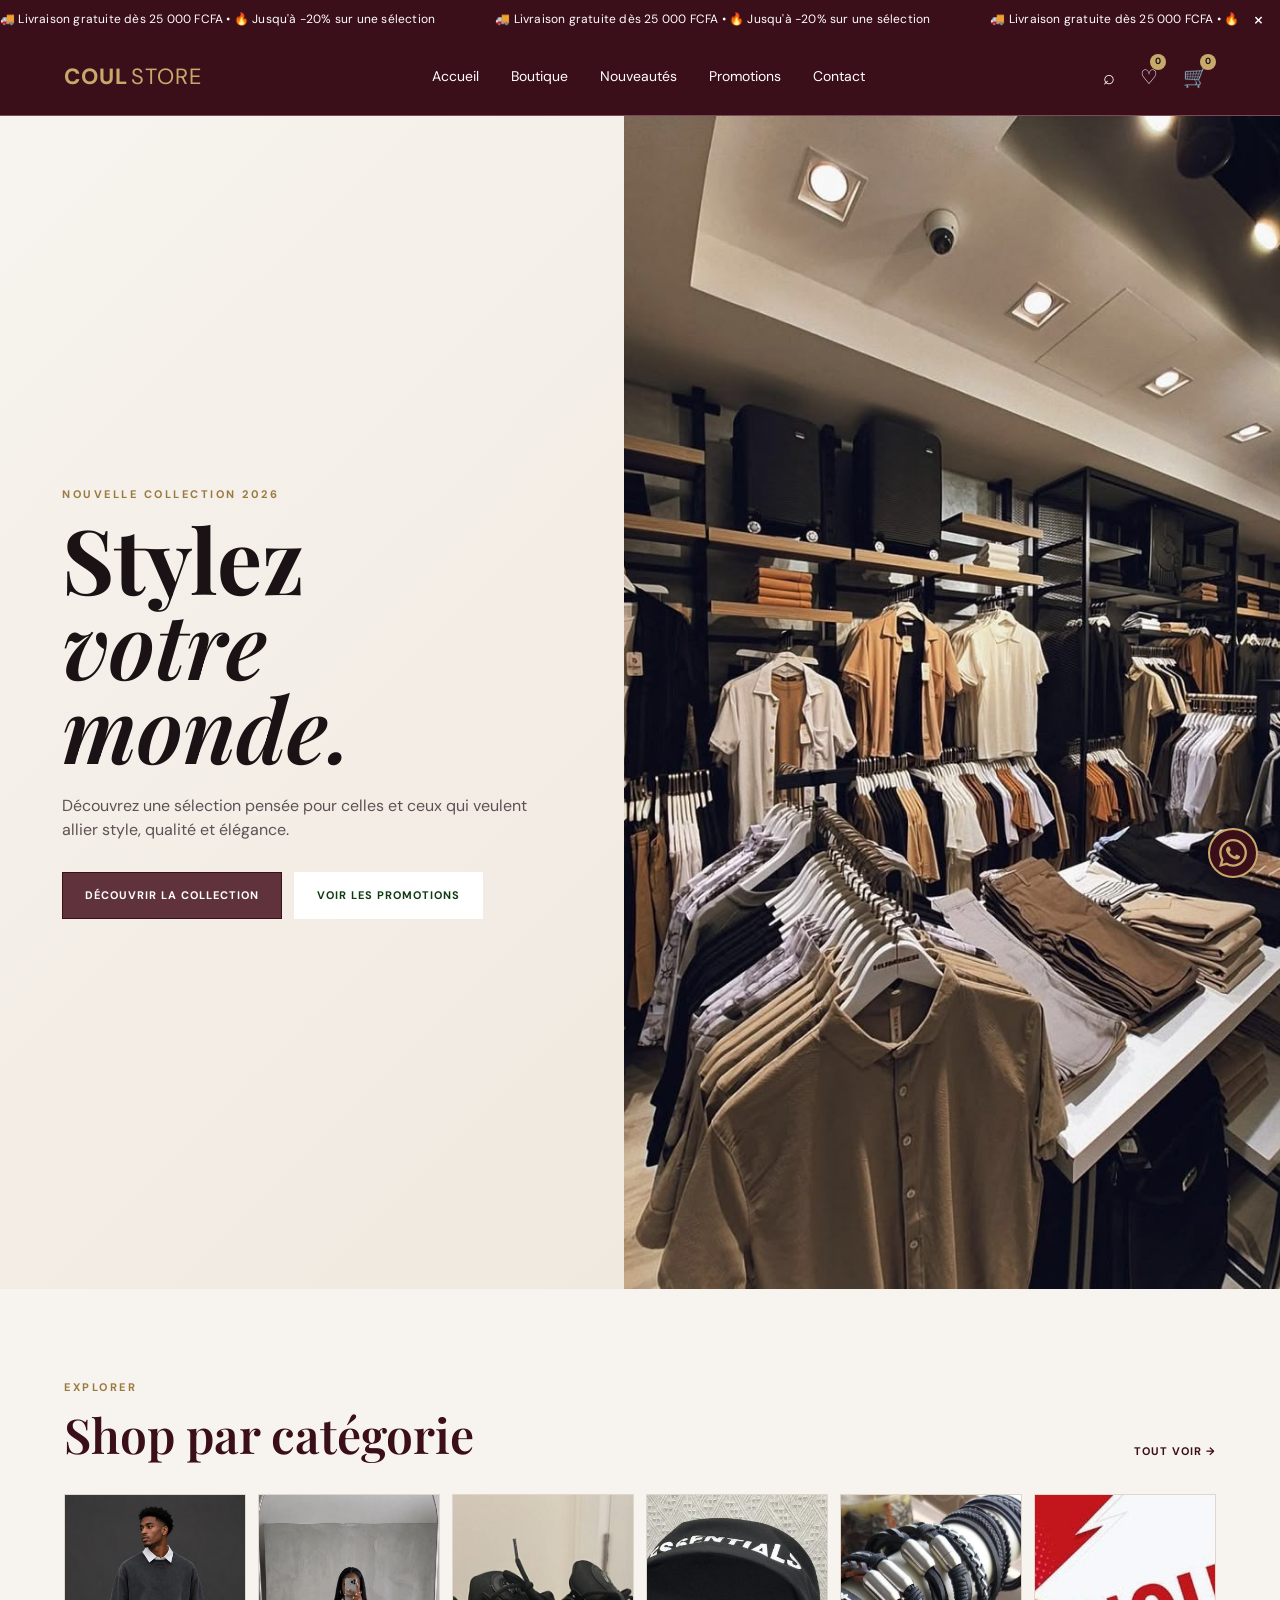
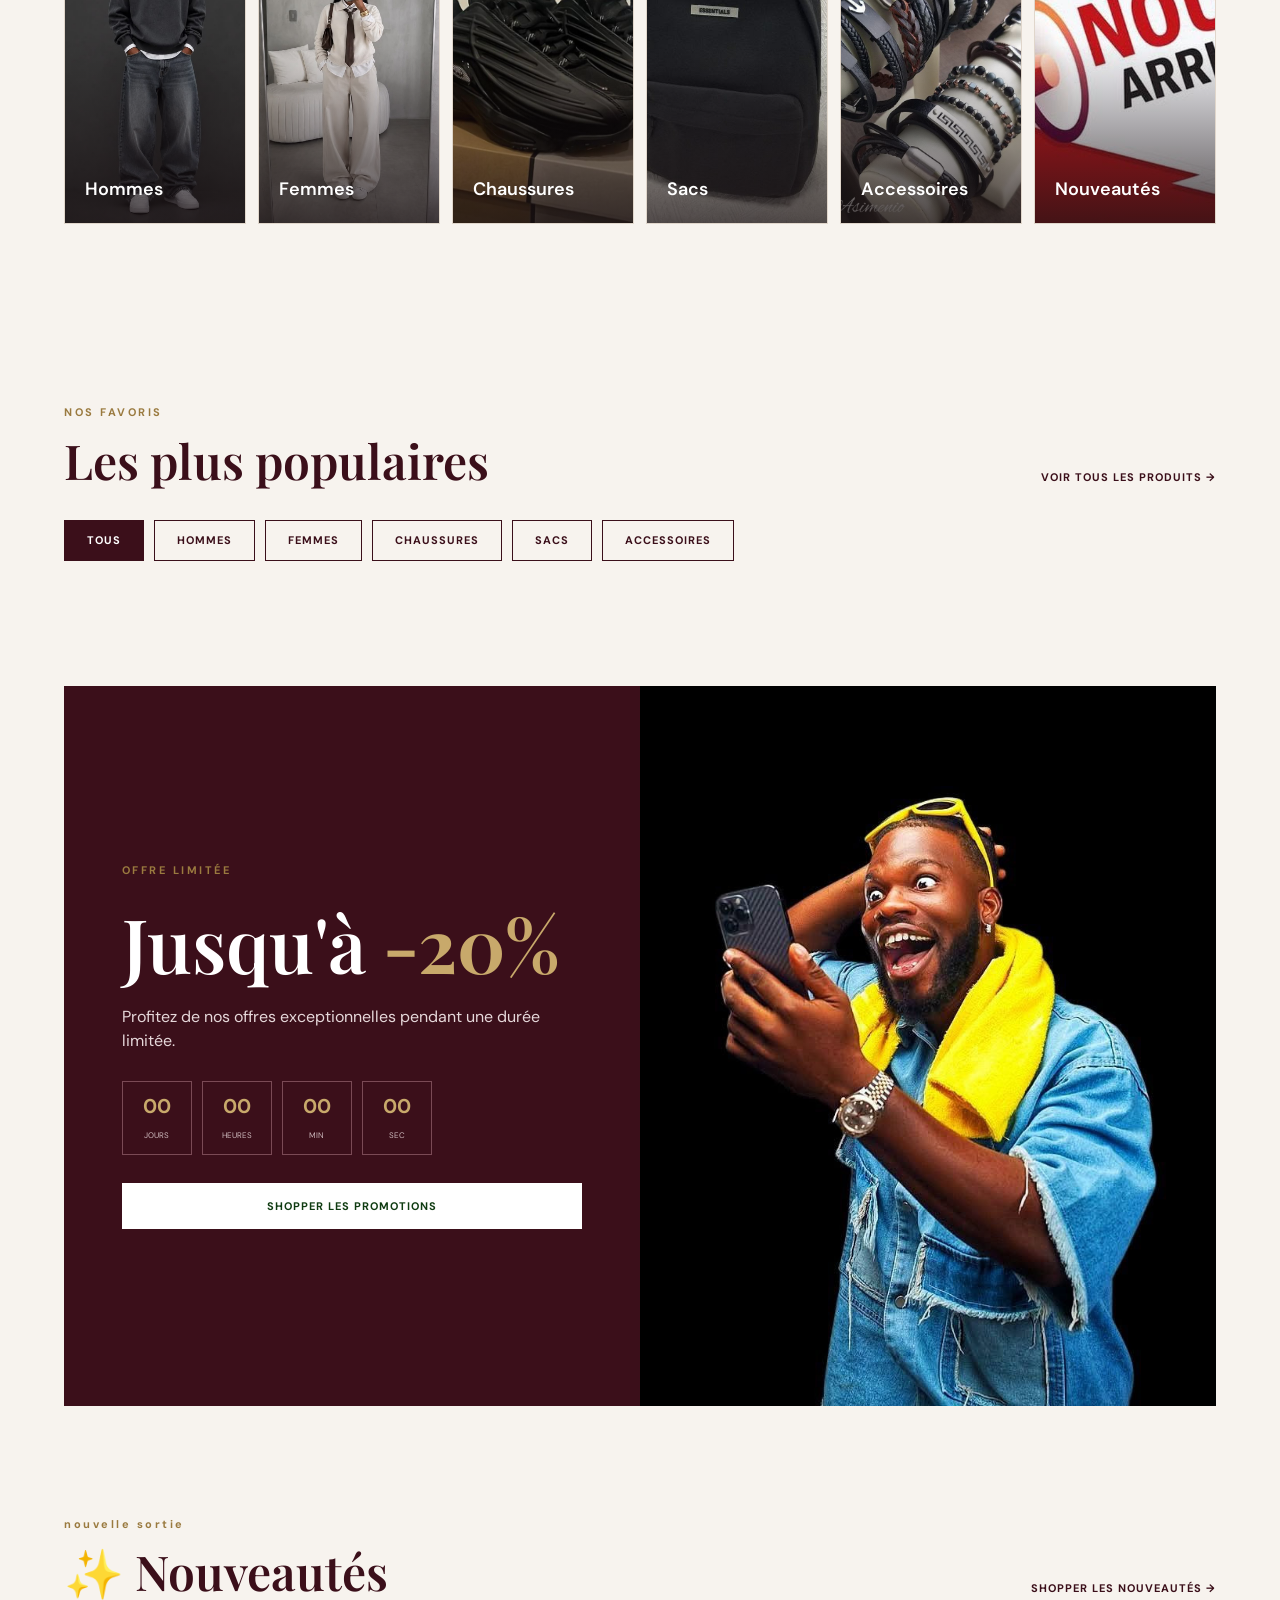
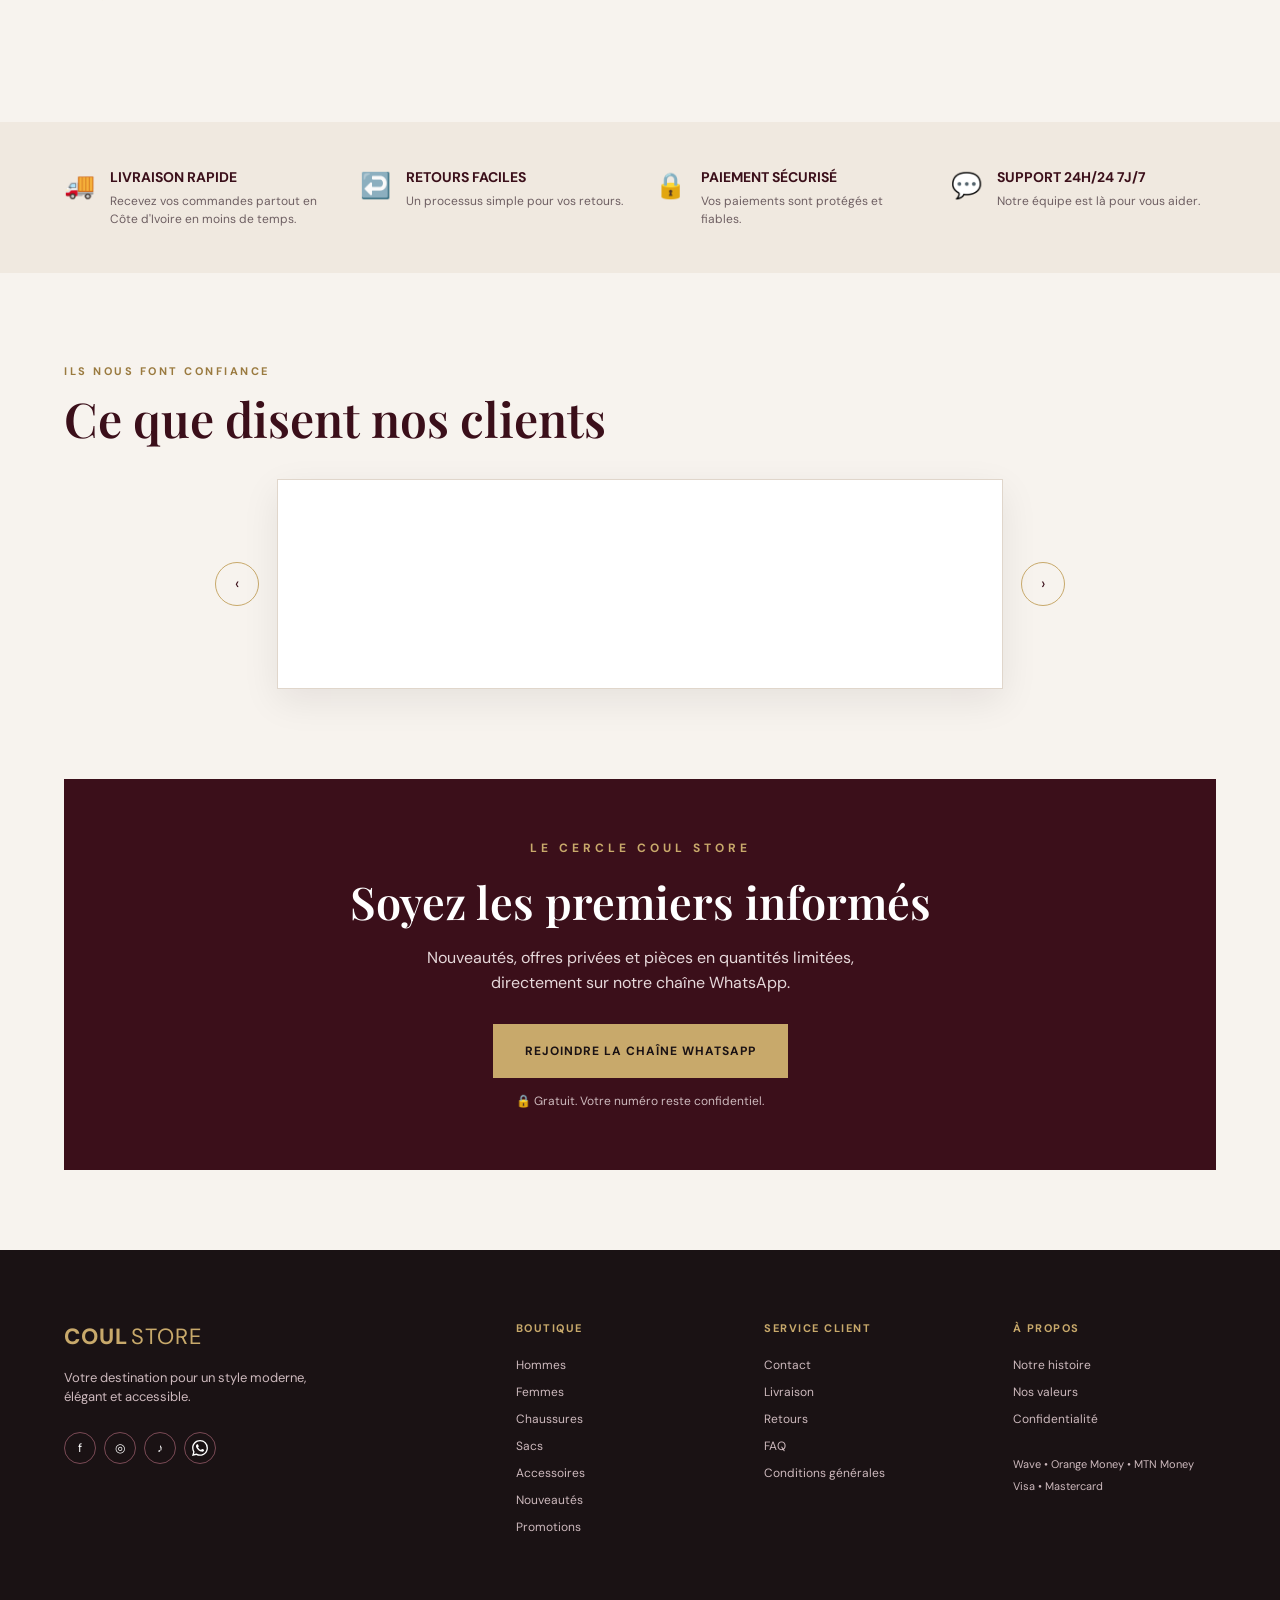
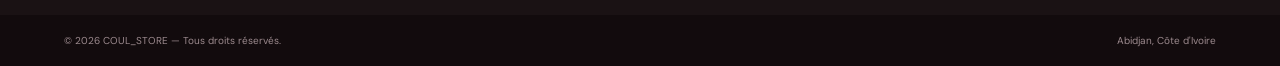
==== commit 59592dfc: "Rename index .html to index.html" ====
--- a/index.html
+++ b/index.html
@@ -1,433 +1,433 @@
-<!DOCTYPE html>
-<html lang="fr">
-<head>
-  <meta charset="UTF-8">
-  <meta name="viewport" content="width=device-width, initial-scale=1.0">
-  <meta name="description" content="COUL_STORE — boutique mode et lifestyle en ligne.">
-  <title>COUL_STORE — Mode & Lifestyle</title>
-
-  <link rel="preconnect" href="https://fonts.googleapis.com">
-  <link rel="preconnect" href="https://fonts.gstatic.com" crossorigin>
-  <link href="https://fonts.googleapis.com/css2?family=DM+Sans:wght@400;500;600;700&family=Playfair+Display:wght@600;700&display=swap" rel="stylesheet">
-
-  <!-- Application (PWA) -->
-  <link rel="manifest" href="manifest.json">
-  <meta name="theme-color" content="#3B0F1A">
-  <link rel="icon" type="image/png" href="icon-192.png">
-  <link rel="apple-touch-icon" href="apple-touch-icon.png">
-  <meta name="apple-mobile-web-app-capable" content="yes">
-  <meta name="mobile-web-app-capable" content="yes">
-  <meta name="apple-mobile-web-app-title" content="COUL STORE">
-  <meta name="apple-mobile-web-app-status-bar-style" content="black-translucent">
-
-  <link rel="stylesheet" href="style.css">
-</head>
-
-<body>
-
-
-  <!-- BANDEAU DÉFILANT -->
-  <div class="announcement" id="announcement">
-    <div class="marquee">
-      <div class="marquee-track">
-        <span>🚚 Livraison gratuite dès 25 000 FCFA • 🔥 Jusqu'à -20% sur une sélection</span>
-        <span>🚚 Livraison gratuite dès 25 000 FCFA • 🔥 Jusqu'à -20% sur une sélection</span>
-        <span>🚚 Livraison gratuite dès 25 000 FCFA • 🔥 Jusqu'à -20% sur une sélection</span>
-        <span>🚚 Livraison gratuite dès 25 000 FCFA • 🔥 Jusqu'à -20% sur une sélection</span>
-      </div>
-    </div>
-    <button id="closeAnnouncement" aria-label="Fermer">×</button>
-  </div>
-
-  <header class="header">
-
-    <a class="logo" href="#accueil">COUL<span>STORE</span></a>
-
-    <nav class="desktop-nav">
-      <a href="#accueil">Accueil</a>
-      <a href="#boutique">Boutique</a>
-      <a href="#nouveautes">Nouveautés</a>
-      <a href="#promotions">Promotions</a>
-      <a href="#contact">Contact</a>
-    </nav>
-
-    <div class="header-actions">
-      <button class="icon-btn search-toggle" aria-label="Recherche">⌕</button>
-      <button class="icon-btn" id="wishlistBtn" aria-label="Favoris">♡<b id="wishlistCount">0</b></button>
-      <button class="icon-btn" id="cartBtn" aria-label="Panier">🛒<b id="cartCount">0</b></button>
-      <button class="menu-btn" id="menuBtn" aria-label="Menu">☰</button>
-    </div>
-
-  </header>
-
-
-  <div class="search-panel" id="searchPanel">
-    <div class="search-inner">
-      <input id="searchInput" type="search" placeholder="Rechercher un produit...">
-      <button id="clearSearch">×</button>
-    </div>
-    <div id="searchResults" class="search-results"></div>
-  </div>
-
-
-  <div class="mobile-menu" id="mobileMenu">
-    <a href="#accueil">Accueil</a>
-    <a href="#boutique">Boutique</a>
-    <a href="#nouveautes">Nouveautés</a>
-    <a href="#promotions">Promotions</a>
-    <a href="#contact">Contact</a>
-    <button class="install-btn" hidden>📲 Installer l'application</button>
-  </div>
-
-
-  <main>
-
-    <!-- HERO -->
-    <section class="hero" id="accueil">
-
-      <div class="hero-content">
-
-        <p class="eyebrow">NOUVELLE COLLECTION 2026</p>
-
-        <h1>Stylez<br><em>votre monde.</em></h1>
-
-        <p>
-          Découvrez une sélection pensée pour celles et ceux qui veulent
-          allier style, qualité et élégance.
-        </p>
-
-        <div class="hero-buttons">
-          <a href="#boutique" class="btn btn-dark">Découvrir la collection</a>
-          <a href="#promotions" class="btn btn-light">Voir les promotions</a>
-        </div>
-
-      </div>
-
-      <div class="hero-image">
-        <img
-          src="images/vitrine.jpg"
-          alt="Collection mode"
-        >
-      </div>
-
-    </section>
-
-
-    <!-- CATEGORIES : chaque carte filtre les produits (data-cat) -->
-    <section class="section" id="boutique">
-
-      <div class="section-heading">
-        <div>
-          <p class="eyebrow">EXPLORER</p>
-          <h2>Shop par catégorie</h2>
-        </div>
-
-        <a href="#produits" class="text-link" data-cat="Tous">Tout voir →</a>
-      </div>
-
-      <div class="category-grid">
-
-        <a class="category-card" href="#produits" data-cat="Hommes">
-          <img src="images/homme (1).jpg" alt="Hommes">
-          <span>Hommes</span>
-        </a>
-
-        <a class="category-card" href="#produits" data-cat="Femmes">
-          <img src="images/femme.jpg" alt="Femmes">
-          <span>Femmes</span>
-        </a>
-
-        <a class="category-card" href="#produits" data-cat="Chaussures">
-          <img src="images/nocta chossure.jpg" alt="Chaussures">
-          <span>Chaussures</span>
-        </a>
-
-        <a class="category-card" href="#produits" data-cat="Sacs">
-          <img src="images/essential.jpg" alt="Sacs">
-          <span>Sacs</span>
-        </a>
-
-        <a class="category-card" href="#produits" data-cat="Accessoires">
-          <img src="images/accesoires.jpg" alt="Accessoires">
-          <span>Accessoires</span>
-        </a>
-
-        <a class="category-card" href="#nouveautes">
-          <img src="images/arrivage.jpg" alt="Nouveautés">
-          <span>Nouveautés</span>
-        </a>
-
-      </div>
-
-    </section>
-
-
-    <!-- PRODUITS -->
-    <section class="section products-section" id="produits">
-
-      <div class="section-heading">
-        <div>
-          <p class="eyebrow" id="productsEyebrow">NOS FAVORIS</p>
-          <h2 id="productsTitle">Les plus populaires</h2>
-        </div>
-
-        <button class="text-link" id="viewAll">Voir tous les produits →</button>
-      </div>
-
-      <div class="filters" id="filters">
-        <button class="filter-btn active" data-cat="Tous">Tous</button>
-        <button class="filter-btn" data-cat="Hommes">Hommes</button>
-        <button class="filter-btn" data-cat="Femmes">Femmes</button>
-        <button class="filter-btn" data-cat="Chaussures">Chaussures</button>
-        <button class="filter-btn" data-cat="Sacs">Sacs</button>
-        <button class="filter-btn" data-cat="Accessoires">Accessoires</button>
-      </div>
-
-      <div class="product-grid" id="productGrid"></div>
-
-    </section>
-
-
-    <!-- PROMOTION -->
-    <section class="promo" id="promotions">
-
-      <div>
-
-        <p class="eyebrow">OFFRE LIMITÉE</p>
-
-        <h2>Jusqu'à <strong>-20%</strong></h2>
-
-        <p>Profitez de nos offres exceptionnelles pendant une durée limitée.</p>
-
-        <div class="countdown">
-          <div><b id="days">00</b><small>JOURS</small></div>
-          <div><b id="hours">00</b><small>HEURES</small></div>
-          <div><b id="minutes">00</b><small>MIN</small></div>
-          <div><b id="seconds">00</b><small>SEC</small></div>
-        </div>
-
-        <a href="#produits" class="btn btn-light">Shopper les promotions</a>
-
-      </div>
-
-      <img src="images/offre.jpg" alt="Promotion mode">
-
-    </section>
-
-
-    <!-- NOUVEAUTES -->
-    <section class="section" id="nouveautes">
-
-      <div class="section-heading">
-        <div>
-          <p class="eyebrow">nouvelle sortie</p>
-          <h2>✨ Nouveautés</h2>
-        </div>
-
-        <a href="#produits" class="text-link" data-cat="Tous">Shopper les nouveautés →</a>
-      </div>
-
-      <div class="product-grid" id="newGrid"></div>
-
-    </section>
-
-
-    <!-- AVANTAGES -->
-    <section class="values">
-
-      <div class="value">
-        <span>🚚</span>
-        <div>
-          <h3>Livraison rapide</h3>
-          <p>Recevez vos commandes partout en Côte d'Ivoire en moins de temps.</p>
-        </div>
-      </div>
-
-      <div class="value">
-        <span>↩️</span>
-        <div>
-          <h3>Retours faciles</h3>
-          <p>Un processus simple pour vos retours.</p>
-        </div>
-      </div>
-
-      <div class="value">
-        <span>🔒</span>
-        <div>
-          <h3>Paiement sécurisé</h3>
-          <p>Vos paiements sont protégés et fiables.</p>
-        </div>
-      </div>
-
-      <div class="value">
-        <span>💬</span>
-        <div>
-          <h3>Support 24H/24 7j/7</h3>
-          <p>Notre équipe est là pour vous aider.</p>
-        </div>
-      </div>
-
-    </section>
-
-
-    <!-- AVIS -->
-    <section class="reviews section">
-
-      <div class="section-heading">
-        <div>
-          <p class="eyebrow">ILS NOUS FONT CONFIANCE</p>
-          <h2>Ce que disent nos clients</h2>
-        </div>
-      </div>
-
-      <div class="review-wrap">
-        <button class="slider-btn" id="prevReview">‹</button>
-        <div class="review-card" id="reviewCard"></div>
-        <button class="slider-btn" id="nextReview">›</button>
-      </div>
-
-    </section>
-
-
-    <!-- CHAÎNE WHATSAPP -->
-    <section class="cercle">
-
-      <p class="cercle-petit">LE CERCLE COUL STORE</p>
-
-      <h2>Soyez les premiers informés</h2>
-
-      <p class="cercle-texte">
-        Nouveautés, offres privées et pièces en quantités limitées,
-        directement sur notre chaîne WhatsApp.
-      </p>
-
-      <a class="cercle-bouton"
-         href="https://whatsapp.com/channel/0029VbEPAIL0wajoQTa06O0e"
-         target="_blank" rel="noopener">
-        REJOINDRE LA CHAÎNE WHATSAPP
-      </a>
-
-      <p class="cercle-note">🔒 Gratuit. Votre numéro reste confidentiel.</p>
-
-    </section>
-
-  </main>
-
-
-  <!-- FOOTER -->
-  <footer id="contact">
-
-    <div class="footer-top">
-
-      <div class="footer-brand">
-
-        <a class="logo" href="#accueil">COUL<span>STORE</span></a>
-
-        <p>Votre destination pour un style moderne, élégant et accessible.</p>
-
-        <div class="socials">
-          <a href="#">f</a>
-          <a href="#">◎</a>
-          <a href="#">♪</a>
-          <a href="https://wa.me/2250584151920" target="_blank" aria-label="WhatsApp"><svg class="wa-icon" viewBox="0 0 24 24" width="16" height="16" fill="currentColor" aria-hidden="true"><path d="M17.472 14.382c-.297-.149-1.758-.867-2.03-.967-.273-.099-.471-.148-.67.15-.197.297-.767.966-.94 1.164-.173.199-.347.223-.644.075-.297-.15-1.255-.463-2.39-1.475-.883-.788-1.48-1.761-1.653-2.059-.173-.297-.018-.458.13-.606.134-.133.298-.347.446-.52.149-.174.198-.298.298-.497.099-.198.05-.371-.025-.52-.075-.149-.669-1.612-.916-2.207-.242-.579-.487-.5-.669-.51-.173-.008-.371-.01-.57-.01-.198 0-.52.074-.792.372-.272.297-1.04 1.016-1.04 2.479 0 1.462 1.065 2.875 1.213 3.074.149.198 2.096 3.2 5.077 4.487.709.306 1.262.489 1.694.625.712.227 1.36.195 1.871.118.571-.085 1.758-.719 2.006-1.413.248-.694.248-1.289.173-1.413-.074-.124-.272-.198-.57-.347m-5.421 7.403h-.004a9.87 9.87 0 01-5.031-1.378l-.361-.214-3.741.982.998-3.648-.235-.374a9.86 9.86 0 01-1.51-5.26c.001-5.45 4.436-9.884 9.888-9.884 2.64 0 5.122 1.03 6.988 2.898a9.825 9.825 0 012.893 6.994c-.003 5.45-4.437 9.884-9.885 9.884m8.413-18.297A11.815 11.815 0 0012.05 0C5.495 0 .16 5.335.157 11.892c0 2.096.547 4.142 1.588 5.945L.057 24l6.305-1.654a11.882 11.882 0 005.683 1.448h.005c6.554 0 11.89-5.335 11.893-11.893a11.821 11.821 0 00-3.48-8.413Z"/></svg></a>
-        </div>
-
-        <button class="install-btn" hidden>📲 Installer l'application</button>
-
-      </div>
-
-
-      <div>
-        <h4>BOUTIQUE</h4>
-        <a href="#produits" data-cat="Hommes">Hommes</a>
-        <a href="#produits" data-cat="Femmes">Femmes</a>
-        <a href="#produits" data-cat="Chaussures">Chaussures</a>
-        <a href="#produits" data-cat="Sacs">Sacs</a>
-        <a href="#produits" data-cat="Accessoires">Accessoires</a>
-        <a href="#nouveautes">Nouveautés</a>
-        <a href="#promotions">Promotions</a>
-      </div>
-
-
-      <div>
-        <h4>SERVICE CLIENT</h4>
-        <a href="#contact">Contact</a>
-        <a href="#">Livraison</a>
-        <a href="#">Retours</a>
-        <a href="#">FAQ</a>
-        <a href="#">Conditions générales</a>
-      </div>
-
-
-      <div>
-        <h4>À PROPOS</h4>
-        <a href="#">Notre histoire</a>
-        <a href="#">Nos valeurs</a>
-        <a href="#">Confidentialité</a>
-
-        <p class="payment">
-          Wave • Orange Money • MTN Money<br>
-          Visa • Mastercard
-        </p>
-      </div>
-
-    </div>
-
-
-    <div class="footer-bottom">
-      <span>©️ 2026 COUL_STORE — Tous droits réservés.</span>
-      <span>Abidjan, Côte d'Ivoire</span>
-    </div>
-
-  </footer>
-
-
-  <!-- PANIER -->
-  <div class="overlay" id="overlay"></div>
-
-  <aside class="cart-drawer" id="cartDrawer">
-
-    <div class="drawer-head">
-      <h2>Votre panier</h2>
-      <button id="closeCart">×</button>
-    </div>
-
-    <div id="cartItems"></div>
-
-    <div class="cart-footer">
-      <div>
-        <span>Sous-total</span>
-        <strong id="cartTotal">0 FCFA</strong>
-      </div>
-
-      <button class="btn btn-dark checkout" id="checkoutBtn">Passer la commande</button>
-    </div>
-
-  </aside>
-
-
-  <!-- MODAL PRODUIT (plein écran) -->
-  <div class="modal" id="productModal">
-    <div class="modal-box">
-      <button class="modal-close" id="closeModal">×</button>
-      <div id="modalContent"></div>
-    </div>
-  </div>
-
-
-  <!-- WHATSAPP -->
-  <a
-    class="whatsapp"
-    href="https://wa.me/2250584151920?text=Bonjour%20COUL%20STORE%2C%20je%20voudrais%20avoir%20des%20informations%20sur%20vos%20produits."
-    target="_blank"
-    aria-label="WhatsApp"
-  ><svg class="wa-icon" viewBox="0 0 24 24" width="28" height="28" fill="currentColor" aria-hidden="true"><path d="M17.472 14.382c-.297-.149-1.758-.867-2.03-.967-.273-.099-.471-.148-.67.15-.197.297-.767.966-.94 1.164-.173.199-.347.223-.644.075-.297-.15-1.255-.463-2.39-1.475-.883-.788-1.48-1.761-1.653-2.059-.173-.297-.018-.458.13-.606.134-.133.298-.347.446-.52.149-.174.198-.298.298-.497.099-.198.05-.371-.025-.52-.075-.149-.669-1.612-.916-2.207-.242-.579-.487-.5-.669-.51-.173-.008-.371-.01-.57-.01-.198 0-.52.074-.792.372-.272.297-1.04 1.016-1.04 2.479 0 1.462 1.065 2.875 1.213 3.074.149.198 2.096 3.2 5.077 4.487.709.306 1.262.489 1.694.625.712.227 1.36.195 1.871.118.571-.085 1.758-.719 2.006-1.413.248-.694.248-1.289.173-1.413-.074-.124-.272-.198-.57-.347m-5.421 7.403h-.004a9.87 9.87 0 01-5.031-1.378l-.361-.214-3.741.982.998-3.648-.235-.374a9.86 9.86 0 01-1.51-5.26c.001-5.45 4.436-9.884 9.888-9.884 2.64 0 5.122 1.03 6.988 2.898a9.825 9.825 0 012.893 6.994c-.003 5.45-4.437 9.884-9.885 9.884m8.413-18.297A11.815 11.815 0 0012.05 0C5.495 0 .16 5.335.157 11.892c0 2.096.547 4.142 1.588 5.945L.057 24l6.305-1.654a11.882 11.882 0 005.683 1.448h.005c6.554 0 11.89-5.335 11.893-11.893a11.821 11.821 0 00-3.48-8.413Z"/></svg></a>
-
-
-  <div class="toast" id="toast"></div>
-
-
-  <script src="script.js"></script>
-
-</body>
-</html>
+<!DOCTYPE html>
+<html lang="fr">
+<head>
+  <meta charset="UTF-8">
+  <meta name="viewport" content="width=device-width, initial-scale=1.0">
+  <meta name="description" content="COUL_STORE — boutique mode et lifestyle en ligne.">
+  <title>COUL_STORE — Mode & Lifestyle</title>
+
+  <link rel="preconnect" href="https://fonts.googleapis.com">
+  <link rel="preconnect" href="https://fonts.gstatic.com" crossorigin>
+  <link href="https://fonts.googleapis.com/css2?family=DM+Sans:wght@400;500;600;700&family=Playfair+Display:wght@600;700&display=swap" rel="stylesheet">
+
+  <!-- Application (PWA) -->
+  <link rel="manifest" href="manifest.json">
+  <meta name="theme-color" content="#3B0F1A">
+  <link rel="icon" type="image/png" href="icon-192.png">
+  <link rel="apple-touch-icon" href="apple-touch-icon.png">
+  <meta name="apple-mobile-web-app-capable" content="yes">
+  <meta name="mobile-web-app-capable" content="yes">
+  <meta name="apple-mobile-web-app-title" content="COUL STORE">
+  <meta name="apple-mobile-web-app-status-bar-style" content="black-translucent">
+
+  <link rel="stylesheet" href="style.css">
+</head>
+
+<body>
+
+
+  <!-- BANDEAU DÉFILANT -->
+  <div class="announcement" id="announcement">
+    <div class="marquee">
+      <div class="marquee-track">
+        <span>🚚 Livraison gratuite dès 25 000 FCFA • 🔥 Jusqu'à -20% sur une sélection</span>
+        <span>🚚 Livraison gratuite dès 25 000 FCFA • 🔥 Jusqu'à -20% sur une sélection</span>
+        <span>🚚 Livraison gratuite dès 25 000 FCFA • 🔥 Jusqu'à -20% sur une sélection</span>
+        <span>🚚 Livraison gratuite dès 25 000 FCFA • 🔥 Jusqu'à -20% sur une sélection</span>
+      </div>
+    </div>
+    <button id="closeAnnouncement" aria-label="Fermer">×</button>
+  </div>
+
+  <header class="header">
+
+    <a class="logo" href="#accueil">COUL<span>STORE</span></a>
+
+    <nav class="desktop-nav">
+      <a href="#accueil">Accueil</a>
+      <a href="#boutique">Boutique</a>
+      <a href="#nouveautes">Nouveautés</a>
+      <a href="#promotions">Promotions</a>
+      <a href="#contact">Contact</a>
+    </nav>
+
+    <div class="header-actions">
+      <button class="icon-btn search-toggle" aria-label="Recherche">⌕</button>
+      <button class="icon-btn" id="wishlistBtn" aria-label="Favoris">♡<b id="wishlistCount">0</b></button>
+      <button class="icon-btn" id="cartBtn" aria-label="Panier">🛒<b id="cartCount">0</b></button>
+      <button class="menu-btn" id="menuBtn" aria-label="Menu">☰</button>
+    </div>
+
+  </header>
+
+
+  <div class="search-panel" id="searchPanel">
+    <div class="search-inner">
+      <input id="searchInput" type="search" placeholder="Rechercher un produit...">
+      <button id="clearSearch">×</button>
+    </div>
+    <div id="searchResults" class="search-results"></div>
+  </div>
+
+
+  <div class="mobile-menu" id="mobileMenu">
+    <a href="#accueil">Accueil</a>
+    <a href="#boutique">Boutique</a>
+    <a href="#nouveautes">Nouveautés</a>
+    <a href="#promotions">Promotions</a>
+    <a href="#contact">Contact</a>
+    <button class="install-btn" hidden>📲 Installer l'application</button>
+  </div>
+
+
+  <main>
+
+    <!-- HERO -->
+    <section class="hero" id="accueil">
+
+      <div class="hero-content">
+
+        <p class="eyebrow">NOUVELLE COLLECTION 2026</p>
+
+        <h1>Stylez<br><em>votre monde.</em></h1>
+
+        <p>
+          Découvrez une sélection pensée pour celles et ceux qui veulent
+          allier style, qualité et élégance.
+        </p>
+
+        <div class="hero-buttons">
+          <a href="#boutique" class="btn btn-dark">Découvrir la collection</a>
+          <a href="#promotions" class="btn btn-light">Voir les promotions</a>
+        </div>
+
+      </div>
+
+      <div class="hero-image">
+        <img
+          src="images/vitrine.jpg"
+          alt="Collection mode"
+        >
+      </div>
+
+    </section>
+
+
+    <!-- CATEGORIES : chaque carte filtre les produits (data-cat) -->
+    <section class="section" id="boutique">
+
+      <div class="section-heading">
+        <div>
+          <p class="eyebrow">EXPLORER</p>
+          <h2>Shop par catégorie</h2>
+        </div>
+
+        <a href="#produits" class="text-link" data-cat="Tous">Tout voir →</a>
+      </div>
+
+      <div class="category-grid">
+
+        <a class="category-card" href="#produits" data-cat="Hommes">
+          <img src="images/homme (1).jpg" alt="Hommes">
+          <span>Hommes</span>
+        </a>
+
+        <a class="category-card" href="#produits" data-cat="Femmes">
+          <img src="images/femme.jpg" alt="Femmes">
+          <span>Femmes</span>
+        </a>
+
+        <a class="category-card" href="#produits" data-cat="Chaussures">
+          <img src="images/nocta chossure.jpg" alt="Chaussures">
+          <span>Chaussures</span>
+        </a>
+
+        <a class="category-card" href="#produits" data-cat="Sacs">
+          <img src="images/essential.jpg" alt="Sacs">
+          <span>Sacs</span>
+        </a>
+
+        <a class="category-card" href="#produits" data-cat="Accessoires">
+          <img src="images/accesoires.jpg" alt="Accessoires">
+          <span>Accessoires</span>
+        </a>
+
+        <a class="category-card" href="#nouveautes">
+          <img src="images/arrivage.jpg" alt="Nouveautés">
+          <span>Nouveautés</span>
+        </a>
+
+      </div>
+
+    </section>
+
+
+    <!-- PRODUITS -->
+    <section class="section products-section" id="produits">
+
+      <div class="section-heading">
+        <div>
+          <p class="eyebrow" id="productsEyebrow">NOS FAVORIS</p>
+          <h2 id="productsTitle">Les plus populaires</h2>
+        </div>
+
+        <button class="text-link" id="viewAll">Voir tous les produits →</button>
+      </div>
+
+      <div class="filters" id="filters">
+        <button class="filter-btn active" data-cat="Tous">Tous</button>
+        <button class="filter-btn" data-cat="Hommes">Hommes</button>
+        <button class="filter-btn" data-cat="Femmes">Femmes</button>
+        <button class="filter-btn" data-cat="Chaussures">Chaussures</button>
+        <button class="filter-btn" data-cat="Sacs">Sacs</button>
+        <button class="filter-btn" data-cat="Accessoires">Accessoires</button>
+      </div>
+
+      <div class="product-grid" id="productGrid"></div>
+
+    </section>
+
+
+    <!-- PROMOTION -->
+    <section class="promo" id="promotions">
+
+      <div>
+
+        <p class="eyebrow">OFFRE LIMITÉE</p>
+
+        <h2>Jusqu'à <strong>-20%</strong></h2>
+
+        <p>Profitez de nos offres exceptionnelles pendant une durée limitée.</p>
+
+        <div class="countdown">
+          <div><b id="days">00</b><small>JOURS</small></div>
+          <div><b id="hours">00</b><small>HEURES</small></div>
+          <div><b id="minutes">00</b><small>MIN</small></div>
+          <div><b id="seconds">00</b><small>SEC</small></div>
+        </div>
+
+        <a href="#produits" class="btn btn-light">Shopper les promotions</a>
+
+      </div>
+
+      <img src="images/offre.jpg" alt="Promotion mode">
+
+    </section>
+
+
+    <!-- NOUVEAUTES -->
+    <section class="section" id="nouveautes">
+
+      <div class="section-heading">
+        <div>
+          <p class="eyebrow">nouvelle sortie</p>
+          <h2>✨ Nouveautés</h2>
+        </div>
+
+        <a href="#produits" class="text-link" data-cat="Tous">Shopper les nouveautés →</a>
+      </div>
+
+      <div class="product-grid" id="newGrid"></div>
+
+    </section>
+
+
+    <!-- AVANTAGES -->
+    <section class="values">
+
+      <div class="value">
+        <span>🚚</span>
+        <div>
+          <h3>Livraison rapide</h3>
+          <p>Recevez vos commandes partout en Côte d'Ivoire en moins de temps.</p>
+        </div>
+      </div>
+
+      <div class="value">
+        <span>↩️</span>
+        <div>
+          <h3>Retours faciles</h3>
+          <p>Un processus simple pour vos retours.</p>
+        </div>
+      </div>
+
+      <div class="value">
+        <span>🔒</span>
+        <div>
+          <h3>Paiement sécurisé</h3>
+          <p>Vos paiements sont protégés et fiables.</p>
+        </div>
+      </div>
+
+      <div class="value">
+        <span>💬</span>
+        <div>
+          <h3>Support 24H/24 7j/7</h3>
+          <p>Notre équipe est là pour vous aider.</p>
+        </div>
+      </div>
+
+    </section>
+
+
+    <!-- AVIS -->
+    <section class="reviews section">
+
+      <div class="section-heading">
+        <div>
+          <p class="eyebrow">ILS NOUS FONT CONFIANCE</p>
+          <h2>Ce que disent nos clients</h2>
+        </div>
+      </div>
+
+      <div class="review-wrap">
+        <button class="slider-btn" id="prevReview">‹</button>
+        <div class="review-card" id="reviewCard"></div>
+        <button class="slider-btn" id="nextReview">›</button>
+      </div>
+
+    </section>
+
+
+    <!-- CHAÎNE WHATSAPP -->
+    <section class="cercle">
+
+      <p class="cercle-petit">LE CERCLE COUL STORE</p>
+
+      <h2>Soyez les premiers informés</h2>
+
+      <p class="cercle-texte">
+        Nouveautés, offres privées et pièces en quantités limitées,
+        directement sur notre chaîne WhatsApp.
+      </p>
+
+      <a class="cercle-bouton"
+         href="https://whatsapp.com/channel/0029VbEPAIL0wajoQTa06O0e"
+         target="_blank" rel="noopener">
+        REJOINDRE LA CHAÎNE WHATSAPP
+      </a>
+
+      <p class="cercle-note">🔒 Gratuit. Votre numéro reste confidentiel.</p>
+
+    </section>
+
+  </main>
+
+
+  <!-- FOOTER -->
+  <footer id="contact">
+
+    <div class="footer-top">
+
+      <div class="footer-brand">
+
+        <a class="logo" href="#accueil">COUL<span>STORE</span></a>
+
+        <p>Votre destination pour un style moderne, élégant et accessible.</p>
+
+        <div class="socials">
+          <a href="#">f</a>
+          <a href="#">◎</a>
+          <a href="#">♪</a>
+          <a href="https://wa.me/2250584151920" target="_blank" aria-label="WhatsApp"><svg class="wa-icon" viewBox="0 0 24 24" width="16" height="16" fill="currentColor" aria-hidden="true"><path d="M17.472 14.382c-.297-.149-1.758-.867-2.03-.967-.273-.099-.471-.148-.67.15-.197.297-.767.966-.94 1.164-.173.199-.347.223-.644.075-.297-.15-1.255-.463-2.39-1.475-.883-.788-1.48-1.761-1.653-2.059-.173-.297-.018-.458.13-.606.134-.133.298-.347.446-.52.149-.174.198-.298.298-.497.099-.198.05-.371-.025-.52-.075-.149-.669-1.612-.916-2.207-.242-.579-.487-.5-.669-.51-.173-.008-.371-.01-.57-.01-.198 0-.52.074-.792.372-.272.297-1.04 1.016-1.04 2.479 0 1.462 1.065 2.875 1.213 3.074.149.198 2.096 3.2 5.077 4.487.709.306 1.262.489 1.694.625.712.227 1.36.195 1.871.118.571-.085 1.758-.719 2.006-1.413.248-.694.248-1.289.173-1.413-.074-.124-.272-.198-.57-.347m-5.421 7.403h-.004a9.87 9.87 0 01-5.031-1.378l-.361-.214-3.741.982.998-3.648-.235-.374a9.86 9.86 0 01-1.51-5.26c.001-5.45 4.436-9.884 9.888-9.884 2.64 0 5.122 1.03 6.988 2.898a9.825 9.825 0 012.893 6.994c-.003 5.45-4.437 9.884-9.885 9.884m8.413-18.297A11.815 11.815 0 0012.05 0C5.495 0 .16 5.335.157 11.892c0 2.096.547 4.142 1.588 5.945L.057 24l6.305-1.654a11.882 11.882 0 005.683 1.448h.005c6.554 0 11.89-5.335 11.893-11.893a11.821 11.821 0 00-3.48-8.413Z"/></svg></a>
+        </div>
+
+        <button class="install-btn" hidden>📲 Installer l'application</button>
+
+      </div>
+
+
+      <div>
+        <h4>BOUTIQUE</h4>
+        <a href="#produits" data-cat="Hommes">Hommes</a>
+        <a href="#produits" data-cat="Femmes">Femmes</a>
+        <a href="#produits" data-cat="Chaussures">Chaussures</a>
+        <a href="#produits" data-cat="Sacs">Sacs</a>
+        <a href="#produits" data-cat="Accessoires">Accessoires</a>
+        <a href="#nouveautes">Nouveautés</a>
+        <a href="#promotions">Promotions</a>
+      </div>
+
+
+      <div>
+        <h4>SERVICE CLIENT</h4>
+        <a href="#contact">Contact</a>
+        <a href="#">Livraison</a>
+        <a href="#">Retours</a>
+        <a href="#">FAQ</a>
+        <a href="#">Conditions générales</a>
+      </div>
+
+
+      <div>
+        <h4>À PROPOS</h4>
+        <a href="#">Notre histoire</a>
+        <a href="#">Nos valeurs</a>
+        <a href="#">Confidentialité</a>
+
+        <p class="payment">
+          Wave • Orange Money • MTN Money<br>
+          Visa • Mastercard
+        </p>
+      </div>
+
+    </div>
+
+
+    <div class="footer-bottom">
+      <span>©️ 2026 COUL_STORE — Tous droits réservés.</span>
+      <span>Abidjan, Côte d'Ivoire</span>
+    </div>
+
+  </footer>
+
+
+  <!-- PANIER -->
+  <div class="overlay" id="overlay"></div>
+
+  <aside class="cart-drawer" id="cartDrawer">
+
+    <div class="drawer-head">
+      <h2>Votre panier</h2>
+      <button id="closeCart">×</button>
+    </div>
+
+    <div id="cartItems"></div>
+
+    <div class="cart-footer">
+      <div>
+        <span>Sous-total</span>
+        <strong id="cartTotal">0 FCFA</strong>
+      </div>
+
+      <button class="btn btn-dark checkout" id="checkoutBtn">Passer la commande</button>
+    </div>
+
+  </aside>
+
+
+  <!-- MODAL PRODUIT (plein écran) -->
+  <div class="modal" id="productModal">
+    <div class="modal-box">
+      <button class="modal-close" id="closeModal">×</button>
+      <div id="modalContent"></div>
+    </div>
+  </div>
+
+
+  <!-- WHATSAPP -->
+  <a
+    class="whatsapp"
+    href="https://wa.me/2250584151920?text=Bonjour%20COUL%20STORE%2C%20je%20voudrais%20avoir%20des%20informations%20sur%20vos%20produits."
+    target="_blank"
+    aria-label="WhatsApp"
+  ><svg class="wa-icon" viewBox="0 0 24 24" width="28" height="28" fill="currentColor" aria-hidden="true"><path d="M17.472 14.382c-.297-.149-1.758-.867-2.03-.967-.273-.099-.471-.148-.67.15-.197.297-.767.966-.94 1.164-.173.199-.347.223-.644.075-.297-.15-1.255-.463-2.39-1.475-.883-.788-1.48-1.761-1.653-2.059-.173-.297-.018-.458.13-.606.134-.133.298-.347.446-.52.149-.174.198-.298.298-.497.099-.198.05-.371-.025-.52-.075-.149-.669-1.612-.916-2.207-.242-.579-.487-.5-.669-.51-.173-.008-.371-.01-.57-.01-.198 0-.52.074-.792.372-.272.297-1.04 1.016-1.04 2.479 0 1.462 1.065 2.875 1.213 3.074.149.198 2.096 3.2 5.077 4.487.709.306 1.262.489 1.694.625.712.227 1.36.195 1.871.118.571-.085 1.758-.719 2.006-1.413.248-.694.248-1.289.173-1.413-.074-.124-.272-.198-.57-.347m-5.421 7.403h-.004a9.87 9.87 0 01-5.031-1.378l-.361-.214-3.741.982.998-3.648-.235-.374a9.86 9.86 0 01-1.51-5.26c.001-5.45 4.436-9.884 9.888-9.884 2.64 0 5.122 1.03 6.988 2.898a9.825 9.825 0 012.893 6.994c-.003 5.45-4.437 9.884-9.885 9.884m8.413-18.297A11.815 11.815 0 0012.05 0C5.495 0 .16 5.335.157 11.892c0 2.096.547 4.142 1.588 5.945L.057 24l6.305-1.654a11.882 11.882 0 005.683 1.448h.005c6.554 0 11.89-5.335 11.893-11.893a11.821 11.821 0 00-3.48-8.413Z"/></svg></a>
+
+
+  <div class="toast" id="toast"></div>
+
+
+  <script src="app.js"></script>
+
+</body>
+</html>
--- a/style.css
+++ b/style.css
@@ -1,255 +1,865 @@
+* {
+  box-sizing: border-box;
+  margin: 0;
+  padding: 0;
+}
+
+html {
+  scroll-behavior: smooth;
+}
+
+body {
+  font-family: "DM Sans", sans-serif;
+  color: #1A1214;
+  background: #F7F3EE;
+  line-height: 1.5;
+}
+
+a {
+  text-decoration: none;
+  color: inherit;
+}
+
+button,
+input {
+  font: inherit;
+}
+
+
+/* =========================================
+   BARRE D'ANNONCE (BANDEAU DÉFILANT)
+========================================= */
+
+.announcement {
+  height: 38px;
+  background: #3B0F1A;
+  color: #FFFFFF;
+  display: flex;
+  align-items: center;
+  font-size: 12px;
+  letter-spacing: 0.2px;
+  position: relative;
+  overflow: hidden;
+}
+
+.marquee {
+  flex: 1;
+  overflow: hidden;
+}
+
+.marquee-track {
+  display: flex;
+  width: max-content;
+  animation: defile 28s linear infinite;
+}
+
+.marquee-track span {
+  white-space: nowrap;
+  padding-right: 60px;
+}
+
+@keyframes defile {
+  from { transform: translateX(0); }
+  to   { transform: translateX(-50%); }
+}
+
+.announcement button {
+  position: absolute;
+  right: 0;
+  top: 0;
+  height: 100%;
+  padding: 0 16px;
+  background: #3B0F1A;
+  border: 0;
+  color: #FFFFFF;
+  font-size: 20px;
+  cursor: pointer;
+}
+
+
+/* =========================================
+   HEADER
+========================================= */
+
+.header {
+  height: 78px;
+  background: #3B0F1A;
+  color: #FFFFFF;
+  display: flex;
+  align-items: center;
+  justify-content: space-between;
+  padding: 0 5%;
+  position: sticky;
+  top: 0;
+  z-index: 50;
+  border-bottom: 1px solid #7A4A55;
+}
+
+.logo {
+  font-size: 22px;
+  font-weight: 800;
+  letter-spacing: 1px;
+  color: #C8A96B;
+}
+
+.logo span {
+  font-weight: 400;
+  margin-left: 3px;
+}
+
+.desktop-nav {
+  display: flex;
+  gap: 32px;
+  font-size: 14px;
+}
+
+.desktop-nav a {
+  transition: 0.25s;
+}
+
+.desktop-nav a:hover {
+  color: #C8A96B;
+}
+
+.header-actions {
+  display: flex;
+  gap: 9px;
+  align-items: center;
+}
+
+.icon-btn,
+.menu-btn {
+  background: none;
+  border: 0;
+  cursor: pointer;
+  position: relative;
+  font-size: 20px;
+  padding: 8px;
+  color: #FFFFFF;
+}
+
+.icon-btn b {
+  position: absolute;
+  top: 0;
+  right: 0;
+  background: #C8A96B;
+  color: #1A1214;
+  border-radius: 50%;
+  font-size: 9px;
+  min-width: 16px;
+  height: 16px;
+  display: grid;
+  place-items: center;
+}
+
+.menu-btn {
+  display: none;
+}
+
+
+/* =========================================
+   PANNEAU DE RECHERCHE
+========================================= */
+
+.search-panel {
+  display: none;
+  background: #FFFFFF;
+  padding: 15px 5%;
+  border-bottom: 1px solid #E0D6CB;
+  position: sticky;
+  top: 78px;
+  z-index: 45;
+}
+
+.search-panel.open {
+  display: block;
+}
+
+.search-inner {
+  display: flex;
+  border: 1px solid #E0D6CB;
+}
+
+.search-inner input {
+  width: 100%;
+  border: 0;
+  padding: 13px;
+  outline: 0;
+  background: #FFFFFF;
+}
+
+.search-inner button {
+  border: 0;
+  background: none;
+  padding: 0 15px;
+  cursor: pointer;
+}
+
+.search-results {
+  display: grid;
+  grid-template-columns: repeat(4, 1fr);
+  gap: 12px;
+  margin-top: 12px;
+}
+
+.search-results .mini-result {
+  display: flex;
+  gap: 8px;
+  align-items: center;
+  border: 1px solid #F0E9E0;
+  padding: 8px;
+  font-size: 11px;
+  background: #FFFFFF;
+  cursor: pointer;
+  color: #1A1214;
+}
+
+.mini-result img {
+  width: 50px;
+  height: 60px;
+  object-fit: cover;
+}
+
+
+/* =========================================
+   MENU MOBILE
+========================================= */
+
+.mobile-menu {
+  display: none;
+}
+
+
+/* =========================================
+   HERO
+========================================= */
+
+.hero {
+  min-height: 650px;
+  display: grid;
+  grid-template-columns: 1fr 1.05fr;
+  background: linear-gradient(
+    135deg,
+    #F7F3EE,
+    #EDE5DA
+  );
+}
+
+.hero-content {
+  display: flex;
+  flex-direction: column;
+  justify-content: center;
+  padding: 8% 10%;
+  z-index: 2;
+}
+
+.eyebrow {
+  font-size: 11px;
+  letter-spacing: 2.5px;
+  font-weight: 700;
+  margin-bottom: 14px;
+  color: #9A7A3F;
+}
+
+.hero h1 {
+  font: 700 clamp(48px, 7vw, 92px) / 0.94 "Playfair Display", serif;
+  margin-bottom: 25px;
+  color: #1A1214;
+}
+
+.hero h1 em {
+  font-weight: 600;
+}
+
+.hero-content > p:not(.eyebrow) {
+  max-width: 490px;
+  color: #5E5154;
+  margin-bottom: 30px;
+  font-size: 16px;
+}
+
+.hero-buttons {
+  display: flex;
+  gap: 12px;
+  flex-wrap: wrap;
+}
+
+.hero-image {
+  min-height: 650px;
+}
+
+.hero-image img {
+  width: 100%;
+  height: 100%;
+  object-fit: cover;
+}
+
+
+/* =========================================
+   BOUTONS
+========================================= */
+
+.btn {
+  display: inline-flex;
+  justify-content: center;
+  align-items: center;
+  padding: 14px 22px;
+  border: 1px solid #c90651d0;
+  text-transform: uppercase;
+  letter-spacing: 1px;
+  font-size: 11px;
+  font-weight: 700;
+  cursor: pointer;
+  transition: 0.25s;
+}
+
+.btn-dark {
+  background: #471320da;
+  color: #FFFFFF;
+  border-color: #3B0F1A;
+}
+
+.btn-dark:hover {
+  background: #C8A96B;
+  color: #1A1214;
+  border-color: #cfac66;
+}
+
+.btn-light {
+  background: #FFFFFF;
+  color: #0f3b11;
+  border-color: #FFFFFF;
+}
+
+.btn-light:hover {
+  background: #C8A96B;
+  color: #1A1214;
+  border-color: #C8A96B;
+}
+
+
+/* =========================================
+   SECTIONS
+========================================= */
+
+.section {
+  padding: 90px 5%;
+}
+
+.section-heading {
+  display: flex;
+  justify-content: space-between;
+  align-items: end;
+  margin-bottom: 35px;
+}
+
+.section-heading h2 {
+  font: 600 clamp(30px, 4vw, 48px) / 1.05 "Playfair Display", serif;
+  color: #3B0F1A;
+}
+
+.text-link {
+  border: 0;
+  background: none;
+  text-transform: uppercase;
+  font-size: 11px;
+  font-weight: 700;
+  letter-spacing: 1px;
+  cursor: pointer;
+  color: #3B0F1A;
+  transition: 0.25s;
+}
+
+.text-link:hover {
+  color: #C8A96B;
+}
+
+
+/* =========================================
+   CATÉGORIES
+========================================= */
+
+.category-grid {
+  display: grid;
+  grid-template-columns: repeat(6, 1fr);
+  gap: 12px;
+}
+
+.category-card {
+  height: 330px;
+  position: relative;
+  overflow: hidden;
+  background: #E0D6CB;
+  border: 1px solid transparent;
+  transition: 0.3s;
+}
+
+.category-card img {
+  width: 100%;
+  height: 100%;
+  object-fit: cover;
+  transition: 0.5s;
+}
+
+.category-card::after {
+  content: "";
+  position: absolute;
+  inset: 45% 0 0;
+  background: linear-gradient(
+    transparent,
+    rgba(26, 18, 20, 0.75)
+  );
+}
+
+.category-card span {
+  position: absolute;
+  z-index: 2;
+  bottom: 20px;
+  left: 20px;
+  color: #FFFFFF;
+  font-size: 18px;
+  font-weight: 600;
+}
+
+.category-card:hover {
+  border-color: #C8A96B;
+  transform: translateY(-4px);
+  box-shadow: 0 12px 35px rgba(26, 18, 20, 0.10);
+}
+
+.category-card:hover img {
+  transform: scale(1.06);
+}
+
+
 /* =========================================
    PRODUITS
-   Pour changer une photo : remplacez le lien
-   dans "img" par le chemin de votre image,
-   par exemple "images/ma-photo.jpg"
-========================================= */
-
-const products = [
-  { id: 1, name: "complet homme", price: 25000, old: 30000, rating: 4, category: "Hommes",
-    img: "images/complet blue.jpg" },
-  { id: 2, name: "complet homme", price: 25000, old: 30000, rating: 4, category: "Hommes",
-    img: "images/complet maron.jpg" },
-  { id: 3, name: "complet homme", price: 15000, old: 24000, rating: 4, category: "Hommes",
-    img: "images/complet vert.jpg" },
-  { id: 4, name: "aire force", price: 10000, old: 13000, rating: 5, category: "Chaussures",
-    img: "images/air.jpg" },
-  { id: 5, name: "puma", price: 14000, old: 19000, rating: 5, category: "Chaussures",
-    img: "images/puma.jpg" },
-  { id: 6, name: "robe moulante rouge", price: 11000, old: 13900, rating: 4, category: "Femmes",
-    img: "images/rouge.jpg" },
-  { id: 7, name: "Robe de soiré", price: 25000, old: 34000, rating: 5, category: "Femmes",
-    img: "images/soiré.jpg" },
-  { id: 8, name: "Lunettes chrome", price: 9000, old: 10000, rating: 4, category: "Accessoires",
-    img: "images/lunette (3).jpg" },
-  { id: 9, name: "polo golf", price: 8000, old: 10000, rating: 5, category: "Hommes",
-    img: "images/polo1.jpg" },
-  { id: 10, name: "sweat à capuche", price: 15000, old: 19000, rating: 5, category: "Hommes",
-    img: "images/Sweat à capuche zippé .jpg" },
-  { id: 11, name: "Talon", price: 20000, old: 23000, rating: 5, category: "Chaussures",
-    img: "images/talon noir.jpg" },
-  { id: 12, name: "talon", price: 15900, old: 20900, rating: 4, category: "Chaussures",
-    img: "images/talon.jpg" },
-  { id: 13, name: "sac à dos essential", price: 15000, old: 21000, rating: 4, category: "Sacs",
-    img: "images/essential.jpg" },
-  { id: 14, name: "sac à dos EASTPACK", price: 15000, old: 21000, rating: 4, category: "Sacs",
-    img: "images/eastpack.jpg" },
-  { id: 15, name: "Montre Rolex", price: 75000, old: 81000, rating: 4, category: "Accessoires",
-    img: "images/M R.jpg" },
-  { id: 16, name: "Montre BiDen", price: 70000, old: 75000, rating: 4, category: "Accessoires",
-    img: "images/M T.jpg" },
-  { id: 17, name: "chaussure nike", price: 17000, old: 19000, rating: 4, category: "Chaussures",
-    img: "images/NIKE.jpg" },
-  { id: 18, name: "Tee-shirt", price: 5000, old: 9000, rating: 4, category: "Hommes",
-    img: "images/tee-shirt 1.jpg" },
-  { id: 19, name: "Tee-shirt", price: 5000, old: 9000, rating: 4, category: "Hommes",
-    img: "images/tee-shirt 2.jpg" },
-  { id: 20, name: "Tee-shirt", price: 5000, old: 9000, rating: 4, category: "Hommes",
-    img: "images/tee-shirt 3.jpg" },
-  { id: 21, name: "pull over", price: 9000, old: 10000, rating: 4, category: "Hommes",
-    img: "images/pull.jpg" },
-  { id: 22, name: "Sac à Main Noir", price: 19000, old: 21000, rating: 4, category: "Sacs",
-    img: "images/sac noir.jpg" },
-  { id: 23, name: "Sac à Main Rouge", price: 19000, old: 21000, rating: 5, category: "Sacs",
-    img: "images/sac R.jpg" },
-  { id: 24, name: "Sac à Main Maron ", price: 19000, old: 21000, rating: 4, category: "Sacs",
-    img: "images/sac maron.jpg" },
-  { id: 25, name: "sandale plate ", price: 4000, old: 6000, rating: 5, category: "Chaussures",
-    img: "images/plate.jpg" },
-  { id: 26, name: "lunette stylé", price: 4000, old: 6000, rating: 5, category: "Accessoires",
-    img: "images/L H 1.jpg" },
-  { id: 27, name: "lunette homme", price: 4000, old: 6000, rating: 5, category: "Accessoires",
-    img: "images/L H 2.jpg" },
-  { id: 28, name: "lunette femme", price: 4000, old: 6000, rating: 5, category: "Accessoires",
-    img: "images/LF 2.jpg" },
-  { id: 29, name: "lunette femme", price: 4000, old: 6000, rating: 5, category: "Accessoires",
-    img: "images/L F.jpg" },
-  { id: 30, name: "robe plaqué femme", price: 4000, old: 6000, rating: 5, category: "Femmes",
-    img: "images/Plaqué.jpg" },
-  { id: 31, name: "ensemble pantalon", price: 4000, old: 6000, rating: 5, category: "Femmes",
-    img: "images/top pantalon.jpg" },
-  { id: 32, name: "ensemble femme", price: 7000, old: 7500, rating: 5, category: "Femmes",
-    img: "images/top.jpg" },
-  { id: 33, name: "Lingerie femme", price: 7000, old: 7500, rating: 5, category: "Femmes",
-    img: "images/lingerie.jpg" },
-  { id: 34, name: "cullote homme", price: 7000, old: 7500, rating: 5, category: "Hommes",
-    img: "images/cullote.jpg" },
-  { id: 35, name: "joggin", price: 9000, old: 9500, rating: 5, category: "Hommes",
-    img: "images/joggin.jpg" },
-  { id: 36, name: "Crocs", price: 10000, old: 12500, rating: 5, category: "Chaussures",
-    img: "images/crocs1.jpg" },
-  { id: 37, name: "Crocs", price: 10000, old: 12500, rating: 5, category: "Chaussures",
-    img: "images/crocs2.jpg" },
-  { id: 38, name: "Sac à dos d'ordinateur", price: 15000, old: 17500, rating: 5, category: "Sacs",
-    img: "images/ordinateur.jpg" },
-  { id: 39, name: "Sacoche homme", price: 9000, old: 9500, rating: 5, category: "Sacs",
-    img: "images/sacoche.jpg" },
-  { id: 40, name: "Bijoux femme", price: 9000, old: 9500, rating: 5, category: "Accessoires",
-    img: "images/bijoux.jpg" },
-  { id: 41, name: "sacoche homme lacost", price: 9000, old: 9500, rating: 5, category: "Sacs",
-    img: "images/lacost.jpg" },
-  { id: 42, name: "polo golf", price: 8000, old: 9500, rating: 5, category: "Hommes",
-    img: "images/polo 2.jpg" },
-  { id: 43, name: "joggin femme", price: 5000, old: 6500, rating: 5, category: "Femmes",
-    img: "images/joggin2.jpg" },
-  { id: 44, name: "maillot de femme", price: 5000, old: 6500, rating: 5, category: "Femmes",
-    img: "images/maillots.jpg" },
-];
-
-
-/* =========================================
-   TAILLES
-   Pour changer les tailles proposées,
-   modifiez les listes ci-dessous.
-   Une liste vide [] = pas de choix de taille.
-========================================= */
-
-const TAILLES_VETEMENTS = ["S", "M", "L", "XL", "XXL"];
-const TAILLES_CHAUSSURES = ["38", "39", "40", "41", "42", "43", "44"];
-
-function sizesFor(p) {
-  if (p.category === "Hommes" || p.category === "Femmes") return TAILLES_VETEMENTS;
-  if (p.category === "Chaussures") return TAILLES_CHAUSSURES;
-  return [];
-}
-
-let currentSize = null;
-
-
-const money = n =>
-  new Intl.NumberFormat("fr-FR").format(n) + " FCFA";
-
-/* Panier : chaque ligne = produit + taille + quantité */
-let cart = JSON.parse(localStorage.getItem("coulCart") || "[]")
-  .filter(i => products.some(p => p.id === i.id))
-  .map(i => ({ id: i.id, size: i.size || null, qty: i.qty }));
-
-let wishlist = JSON.parse(localStorage.getItem("coulWishlist") || "[]");
-
-
-function save() {
-  localStorage.setItem("coulCart", JSON.stringify(cart));
-  localStorage.setItem("coulWishlist", JSON.stringify(wishlist));
-  updateCounters();
-}
-
-
-function updateCounters() {
-  document.getElementById("cartCount").textContent =
-    cart.reduce((s, i) => s + i.qty, 0);
-  document.getElementById("wishlistCount").textContent = wishlist.length;
-}
-
-
-function stars(n) {
-  return "★".repeat(n) + "☆".repeat(5 - n);
-}
-
-
-function productCard(p) {
-
-  const wished = wishlist.includes(p.id);
-
-  return `
-    <article class="product-card">
-
-      <div class="product-image">
-        <img src="${p.img}" alt="${p.name}" loading="lazy">
-
-        <span class="badge">${p.id > 6 ? "NEW" : "BEST"}</span>
-
-        <button class="heart ${wished ? "active" : ""}" onclick="toggleWish(${p.id})">
-          ${wished ? "♥️" : "♡"}
-        </button>
-      </div>
-
-      <div class="product-info">
-        <h3>${p.name}</h3>
-        <div class="stars">${stars(p.rating)}</div>
-
-        <div class="price">
-          ${money(p.price)}
-          <span class="old">${money(p.old)}</span>
-        </div>
-
-        <div class="product-actions">
-          <button onclick="openProduct(${p.id})">Voir le produit</button>
-          <button onclick="quickAdd(${p.id})">Ajouter au panier</button>
-        </div>
-      </div>
-
-    </article>
-  `;
-}
-
-
-/* =========================================
-   FILTRE PAR CATÉGORIE
-========================================= */
-
-function setText(id, txt) {
-  const el = document.getElementById(id);
-  if (el) el.textContent = txt;
-}
-
-
-let activeCat = "Tous";
-let showAll = false;
-
-
-function visibleProducts() {
-
-  if (activeCat !== "Tous") {
-    return products.filter(p => p.category === activeCat);
-  }
-
-  return showAll ? products : products.slice(0, 8);
-}
-
-
-function setCategory(cat, scroll = true) {
-
-  activeCat = cat;
-  showAll = false;
-
-  document.querySelectorAll(".filter-btn").forEach(b =>
-    b.classList.toggle("active", b.dataset.cat === cat)
-  );
-
-  setText("productsTitle", cat === "Tous" ? "Les plus populaires" : cat);
-  setText("productsEyebrow", cat === "Tous" ? "NOS FAVORIS" : "CATÉGORIE");
-
-  render();
-
-  if (scroll) {
-    const target = document.getElementById("produits");
-    if (target) target.scrollIntoView({ behavior: "smooth" });
-  }
-}
-
-
-function render() {
-
-  const list = visibleProducts();
-
-  document.getElementById("productGrid").innerHTML = list.length
-    ? list.map(productCard).join("")
-    : `<p style="grid-column:1/-1;padding:40px 0;color:#777">
-         Aucun produit dans cette catégorie pour le moment.
-       </p>`;
-
-  document.getElementById("newGrid").innerHTML =
-    products.slice(6, 12).map(productCard).join("");
-
-  updateCounters();
-}
-
-
-function toast(msg, ms = 2200) {
-  const t = document.getElementById("toast");
-  t.textContent = msg;
-  t.classList.add("show");
-  setTimeout(() => t.classList.remove("show"), ms);
+========================================= */
+
+.product-grid {
+  display: grid;
+  grid-template-columns: repeat(4, 1fr);
+  gap: 20px;
+}
+
+.product-card {
+  position: relative;
+  background: #FFFFFF;
+  border: 1px solid #E0D6CB;
+  box-shadow: 0 12px 35px rgba(26, 18, 20, 0.10);
+  transition: 0.3s;
+}
+
+.product-card:hover {
+  transform: translateY(-4px);
+  border-color: #C8A96B;
+}
+
+.product-image {
+  height: 410px;
+  background: #F0E9E0;
+  position: relative;
+  overflow: hidden;
+}
+
+.product-image img {
+  width: 100%;
+  height: 100%;
+  object-fit: cover;
+  transition: 0.4s;
+}
+
+.product-card:hover .product-image img {
+  transform: scale(1.03);
+}
+
+.badge {
+  position: absolute;
+  left: 12px;
+  top: 12px;
+  background: #C8A96B;
+  color: #1A1214;
+  padding: 5px 9px;
+  font-size: 9px;
+  letter-spacing: 1px;
+  font-weight: 700;
+}
+
+.heart {
+  position: absolute;
+  right: 12px;
+  top: 12px;
+  border: 0;
+  background: #FFFFFF;
+  width: 34px;
+  height: 34px;
+  border-radius: 50%;
+  cursor: pointer;
+  font-size: 18px;
+  color: #3B0F1A;
+  box-shadow: 0 3px 10px rgba(0, 0, 0, 0.08);
+}
+
+.heart.active {
+  background: #3B0F1A;
+  color: #C8A96B;
+}
+
+.product-info {
+  padding: 13px;
+}
+
+.product-info h3 {
+  font-size: 15px;
+  font-weight: 600;
+  color: #1A1214;
+}
+
+.stars {
+  font-size: 11px;
+  margin: 4px 0;
+  color: #C8A96B;
+}
+
+.price {
+  font-weight: 700;
+  color: #3B0F1A;
+}
+
+.old {
+  text-decoration: line-through;
+  color: #888888;
+  font-size: 12px;
+  margin-left: 7px;
+}
+
+.product-actions {
+  display: flex;
+  gap: 7px;
+  margin-top: 11px;
+}
+
+.product-actions button {
+  flex: 1;
+  padding: 9px;
+  border: 1px solid #3B0F1A;
+  background: #3B0F1A;
+  color: #FFFFFF;
+  font-size: 10px;
+  text-transform: uppercase;
+  cursor: pointer;
+  transition: 0.25s;
+}
+
+.product-actions button:hover {
+  background: #C8A96B;
+  color: #1A1214;
+  border-color: #C8A96B;
+}
+
+.product-actions button:first-child {
+  background: transparent;
+  color: #3B0F1A;
+}
+
+.product-actions button:first-child:hover {
+  background: #3B0F1A;
+  color: #FFFFFF;
+}
+
+
+/* =========================================
+   PROMOTION
+========================================= */
+
+.promo {
+  margin: 0 5% 20px;
+  background: #3B0F1A;
+  color: #FFFFFF;
+  display: grid;
+  grid-template-columns: 1fr 1fr;
+  min-height: 480px;
+  overflow: hidden;
+}
+
+.promo > div {
+  padding: 70px 10%;
+  display: flex;
+  flex-direction: column;
+  justify-content: center;
+}
+
+.promo h2 {
+  font: 600 clamp(45px, 6vw, 75px) "Playfair Display", serif;
+  margin-bottom: 12px;
+  color: #FFFFFF;
+}
+
+.promo h2 strong {
+  color: #C8A96B;
+}
+
+.promo p:not(.eyebrow) {
+  color: #E6D8DA;
+  max-width: 430px;
+}
+
+.promo img {
+  width: 100%;
+  height: 100%;
+  object-fit: cover;
+  min-height: 480px;
+}
+
+.countdown {
+  display: flex;
+  gap: 10px;
+  margin: 28px 0;
+}
+
+.countdown div {
+  border: 1px solid #7A4A55;
+  min-width: 70px;
+  padding: 9px;
+  text-align: center;
+}
+
+.countdown b {
+  display: block;
+  font-size: 20px;
+  color: #C8A96B;
+}
+
+.countdown small {
+  font-size: 8px;
+  color: #CDB9BD;
+}
+
+
+/* =========================================
+   AVANTAGES
+========================================= */
+
+.values {
+  display: grid;
+  grid-template-columns: repeat(4, 1fr);
+  background: #F0E9E0;
+  padding: 45px 5%;
+  gap: 30px;
+}
+
+.value {
+  display: flex;
+  gap: 15px;
+}
+
+.value > span {
+  font-size: 25px;
+}
+
+.value h3 {
+  font-size: 14px;
+  text-transform: uppercase;
+  color: #3B0F1A;
+}
+
+.value p {
+  font-size: 12px;
+  color: #6E5F62;
+  margin-top: 4px;
+}
+
+
+/* =========================================
+   AVIS CLIENTS
+========================================= */
+
+.review-wrap {
+  display: flex;
+  align-items: center;
+  gap: 18px;
+  max-width: 850px;
+  margin: auto;
+}
+
+.review-card {
+  background: #FFFFFF;
+  min-height: 210px;
+  flex: 1;
+  padding: 45px;
+  text-align: center;
+  border: 1px solid #E0D6CB;
+  box-shadow: 0 12px 35px rgba(26, 18, 20, 0.08);
+}
+
+.review-card .stars {
+  font-size: 16px;
+}
+
+.review-card p {
+  font: 500 21px / 1.5 "Playfair Display", serif;
+  margin: 15px auto;
+  max-width: 650px;
+  color: #3B0F1A;
+}
+
+.review-card small {
+  color: #6E5F62;
+}
+
+.slider-btn {
+  border: 1px solid #C8A96B;
+  background: transparent;
+  color: #3B0F1A;
+  width: 44px;
+  height: 44px;
+  border-radius: 50%;
+  cursor: pointer;
+  transition: 0.25s;
+}
+
+.slider-btn:hover {
+  background: #C8A96B;
+  color: #1A1214;
+}
+
+
+/* =========================================
+   CHAÎNE WHATSAPP (LE CERCLE)
+========================================= */
+
+.cercle {
+  margin: 0 5% 80px;
+  padding: 60px 7%;
+  background: #3B0F1A;
+  text-align: center;
+}
+
+.cercle-petit {
+  color: #C8A96B;
+  letter-spacing: 4px;
+  font-size: 12px;
+  font-weight: 700;
+}
+
+.cercle h2 {
+  font: 600 clamp(30px, 4vw, 45px) "Playfair Display", serif;
+  color: #FFFFFF;
+  margin: 14px 0;
+}
+
+.cercle-texte {
+  color: #E6D8DA;
+  max-width: 520px;
+  margin: 0 auto 28px;
+  line-height: 1.6;
+}
+
+.cercle-bouton {
+  display: inline-block;
+  background: #C8A96B;
+  color: #1A1214;
+  font-weight: 700;
+  font-size: 12px;
+  letter-spacing: 1px;
+  padding: 18px 32px;
+  transition: 0.25s;
+}
+
+.cercle-bouton:hover {
+  background: #FFFFFF;
+}
+
+.cercle-note {
+  color: #CDB9BD;
+  font-size: 12px;
+  margin-top: 14px;
+}
+
+
+/* =========================================
+   FOOTER
+========================================= */
+
+footer {
+  background: #1A1214;
+}
+
+.footer-top {
+  background: #1A1214;
+  color: #FFFFFF;
+  padding: 70px 5%;
+  display: grid;
+  grid-template-columns: 2fr 1fr 1fr 1fr;
+  gap: 45px;
+}
+
+.footer-top .logo {
+  display: block;
+  margin-bottom: 15px;
+}
+
+.footer-brand > p {
+  color: #CDB9BD;
+  max-width: 280px;
+  font-size: 13px;
+}
+
+.footer-top h4 {
+  font-size: 11px;
+  letter-spacing: 1.5px;
+  margin-bottom: 20px;
+  color: #C8A96B;
+}
+
+.footer-top > div:not(.footer-brand) a {
+  display: block;
+  color: #CDB9BD;
+  font-size: 12px;
+  margin: 9px 0;
+  transition: 0.2s;
+}
+
+.footer-top > div:not(.footer-brand) a:hover {
+  color: #C8A96B;
+}
+
+.socials {
+  display: flex;
+  gap: 8px;
+  margin-top: 25px;
+}
+
+.socials a {
+  width: 32px;
+  height: 32px;
+  border: 1px solid #7A4A55;
+  border-radius: 50%;
+  display: grid;
+  place-items: center;
+  font-size: 12px;
+  color: #FFFFFF;
+}
+
+.socials a:hover {
+  background: #C8A96B;
+  color: #1A1214;
+}
+
+.payment {
+  font-size: 11px;
+  color: #CDB9BD;
+  line-height: 2;
+  margin-top: 25px;
+}
+
+.footer-bottom {
+  background: #120B0D;
+  color: #9C8A8E;
+  padding: 18px 5%;
+  display: flex;
+  justify-content: space-between;
+  font-size: 10px;
 }
 
 
@@ -257,488 +867,679 @@
    PANIER
 ========================================= */
 
-function addCart(id, size = null) {
-
-  const item = cart.find(x => x.id === id && x.size === size);
-
-  if (item) {
-    item.qty++;
-  } else {
-    cart.push({ id, size, qty: 1 });
-  }
-
-  save();
-  renderCart();
-  openCart();
-  toast("Produit ajouté au panier");
-}
-
-
-/* Bouton "Ajouter au panier" des cartes :
-   si le produit a des tailles, on ouvre la fiche pour choisir */
-function quickAdd(id) {
-
-  const p = products.find(x => x.id === id);
-
-  if (sizesFor(p).length) {
-    openProduct(id);
-    toast("Choisissez votre taille");
-    return;
-  }
-
-  addCart(id);
-}
-
-
-function removeCart(id, size) {
-  size = size || null;
-  cart = cart.filter(x => !(x.id === id && x.size === size));
-  save();
-  renderCart();
-}
-
-
-function changeQty(id, size, d) {
-
-  size = size || null;
-
-  const item = cart.find(x => x.id === id && x.size === size);
-  if (!item) return;
-
-  item.qty += d;
-
-  if (item.qty <= 0) {
-    removeCart(id, size);
-  } else {
-    save();
-    renderCart();
-  }
-}
-
-
-function renderCart() {
-
-  const box = document.getElementById("cartItems");
-
-  if (!cart.length) {
-    box.innerHTML = `<p style="padding:35px 0;color:#777">Votre panier est vide.</p>`;
-    document.getElementById("cartTotal").textContent = "0 FCFA";
-    return;
-  }
-
-  let total = 0;
-
-  box.innerHTML = cart.map(i => {
-
-    const p = products.find(x => x.id === i.id);
-    total += p.price * i.qty;
-    const s = i.size || "";
-
-    return `
-      <div class="cart-item">
-        <img src="${p.img}" alt="">
-
-        <div class="cart-item-info">
-          <h4>${p.name}</h4>
-          ${s ? `<div style="font-size:12px;color:#6E5F62">Taille : ${s}</div>` : ""}
-          <div>${money(p.price)}</div>
-
-          <div class="qty">
-            <button onclick="changeQty(${p.id},'${s}',-1)">−</button>
-            <span>${i.qty}</span>
-            <button onclick="changeQty(${p.id},'${s}',1)">+</button>
-          </div>
-
-          <button class="remove" onclick="removeCart(${p.id},'${s}')">Supprimer</button>
-        </div>
-      </div>
-    `;
-
-  }).join("");
-
-  document.getElementById("cartTotal").textContent = money(total);
-}
-
-
-function openCart() {
-  document.getElementById("cartDrawer").classList.add("open");
-  document.getElementById("overlay").classList.add("show");
-  renderCart();
-}
-
-
-function closeCart() {
-  document.getElementById("cartDrawer").classList.remove("open");
-  document.getElementById("overlay").classList.remove("show");
-}
-
-
-function toggleWish(id) {
-
-  if (wishlist.includes(id)) {
-    wishlist = wishlist.filter(x => x !== id);
-  } else {
-    wishlist.push(id);
-  }
-
-  save();
-  render();
-
-  toast(wishlist.includes(id) ? "Ajouté aux favoris" : "Retiré des favoris");
-}
-
-
-/* =========================================
-   FICHE PRODUIT (plein écran)
-========================================= */
-
-function selectSize(btn, size) {
-  document.querySelectorAll("#modalContent .taille")
-    .forEach(b => b.classList.remove("active"));
-  btn.classList.add("active");
-  currentSize = size;
-}
-
-
-function addFromModal(id) {
-
-  const p = products.find(x => x.id === id);
-
-  if (sizesFor(p).length && !currentSize) {
-    toast("Veuillez choisir une taille");
-    return;
-  }
-
-  addCart(id, currentSize);
-  closeModal();
-}
-
-
-function openProduct(id) {
-
-  const p = products.find(x => x.id === id);
-  const sizes = sizesFor(p);
-
-  currentSize = null;
-
-  const sizesHTML = sizes.length
-    ? `<div class="tailles">
-         <p><strong>Taille</strong></p>
-         ${sizes.map(s =>
-           `<button class="taille" onclick="selectSize(this,'${s}')">${s}</button>`
-         ).join("")}
-       </div>`
-    : "";
-
-  document.getElementById("modalContent").innerHTML = `
-    <div class="modal-product">
-
-      <img src="${p.img}" alt="${p.name}">
-
-      <div>
-        <p class="eyebrow">${p.category}</p>
-        <h2>${p.name}</h2>
-        <div class="stars">${stars(p.rating)}</div>
-
-        <div class="price">
-          ${money(p.price)}
-          <span class="old">${money(p.old)}</span>
-        </div>
-
-        <p>
-          Une pièce soigneusement sélectionnée pour apporter une touche
-          moderne et élégante à votre style. Quantités limitées.
-        </p>
-
-        ${sizesHTML}
-
-        <button class="btn btn-dark" onclick="addFromModal(${p.id})">
-          Ajouter au panier
-        </button>
-      </div>
-
-    </div>
-  `;
-
-  document.getElementById("productModal").classList.add("show");
-}
-
-
-function closeModal() {
-  document.getElementById("productModal").classList.remove("show");
-}
-
-
-/* =========================================
-   ÉVÉNEMENTS
-========================================= */
-
-document.getElementById("closeAnnouncement").onclick =
-  () => document.getElementById("announcement").remove();
-
-document.getElementById("cartBtn").onclick = openCart;
-document.getElementById("closeCart").onclick = closeCart;
-document.getElementById("overlay").onclick = closeCart;
-document.getElementById("closeModal").onclick = closeModal;
-
-document.getElementById("productModal").onclick = e => {
-  if (e.target.id === "productModal") closeModal();
-};
-
-document.getElementById("menuBtn").onclick = () =>
-  document.getElementById("mobileMenu").classList.toggle("open");
-
-document.querySelectorAll(".mobile-menu a").forEach(a => {
-  a.addEventListener("click", () =>
-    document.getElementById("mobileMenu").classList.remove("open")
-  );
-});
-
-
-/* ----- Recherche ----- */
-
-const searchPanel = document.getElementById("searchPanel");
-
-document.querySelector(".search-toggle").onclick = () => {
-  searchPanel.classList.toggle("open");
-  if (searchPanel.classList.contains("open")) {
-    document.getElementById("searchInput").focus();
-  }
-};
-
-document.getElementById("clearSearch").onclick = () => {
-  document.getElementById("searchInput").value = "";
-  document.getElementById("searchResults").innerHTML = "";
-};
-
-document.getElementById("searchInput").oninput = e => {
-
-  const q = e.target.value.trim().toLowerCase();
-
-  const results = products
-    .filter(p =>
-      p.name.toLowerCase().includes(q) ||
-      p.category.toLowerCase().includes(q)
-    )
-    .slice(0, 6);
-
-  document.getElementById("searchResults").innerHTML = q
-    ? results.map(p => `
-        <button class="mini-result" onclick="openProduct(${p.id})">
-          <img src="${p.img}" alt="">
-          <span>${p.name}<br><b>${money(p.price)}</b></span>
-        </button>
-      `).join("")
-    : "";
-};
-
-
-/* ----- Favoris / commande ----- */
-
-document.getElementById("wishlistBtn").onclick = () => {
-
-  if (!wishlist.length) {
-    toast("Votre liste de favoris est vide");
-    return;
-  }
-
-  toast(`${wishlist.length} article(s) dans vos favoris`);
-};
-
-document.getElementById("checkoutBtn").onclick = () => {
-
-  if (!cart.length) {
-    toast("Votre panier est vide");
-    return;
-  }
-
-  // Récapitulatif de la commande
-  let total = 0;
-
-  const lignes = cart.map(i => {
-    const p = products.find(x => x.id === i.id);
-    total += p.price * i.qty;
-    const taille = i.size ? ` (taille ${i.size})` : "";
-    return `• ${p.name}${taille} x${i.qty} — ${money(p.price * i.qty)}`;
-  });
-
-  const message =
-    "Bonjour COUL STORE, je souhaite passer la commande suivante :\n\n" +
-    lignes.join("\n") +
-    `\n\nTotal : ${money(total)}`;
-
-  // Le panier se vide automatiquement après validation
-  cart = [];
-  save();
-  renderCart();
-  closeCart();
-
-  toast("Merci ! Votre commande a été validée.");
-
-  window.open(
-    "https://wa.me/2250584151920?text=" + encodeURIComponent(message),
-    "_blank"
-  );
-};
-
-
-/* ----- Clic sur une catégorie (cartes, boutons, menu pied de page) ----- */
-
-document.querySelectorAll("[data-cat]").forEach(el => {
-
-  el.addEventListener("click", e => {
-    e.preventDefault();
-    setCategory(el.dataset.cat);
-  });
-
-});
-
-const viewAllBtn = document.getElementById("viewAll");
-
-if (viewAllBtn) viewAllBtn.onclick = () => {
-
-  activeCat = "Tous";
-  showAll = true;
-
-  document.querySelectorAll(".filter-btn").forEach(b =>
-    b.classList.toggle("active", b.dataset.cat === "Tous")
-  );
-
-  setText("productsTitle", "Tous les produits");
-  setText("productsEyebrow", "NOTRE SÉLECTION");
-
-  render();
-};
-
-
-/* =========================================
-   AVIS CLIENTS
-========================================= */
-
-let reviewIndex = 0;
-
-const reviews = [
-  ["fatim", "J'ai reçu ma commande rapidement et la qualité est vraiment excellente. Je recommande !"],
-  ["yasmine", "Le design du site est super simple et ma commande était conforme aux photos."],
-  ["Mariam", "Très belle expérience. Le service client a répondu rapidement à ma demande."],
-  ["Yann", "Les produits sont élégants et les prix restent accessibles. Je commanderai encore."]
-];
-
-function showReview() {
-
-  const r = reviews[reviewIndex];
-
-  document.getElementById("reviewCard").innerHTML = `
-    <div class="stars">★★★★★</div>
-    <p>“${r[1]}”</p>
-    <small>— ${r[0]}</small>
-  `;
-}
-
-document.getElementById("prevReview").onclick = () => {
-  reviewIndex = (reviewIndex - 1 + reviews.length) % reviews.length;
-  showReview();
-};
-
-document.getElementById("nextReview").onclick = () => {
-  reviewIndex = (reviewIndex + 1) % reviews.length;
-  showReview();
-};
-
-setInterval(() => {
-  reviewIndex = (reviewIndex + 1) % reviews.length;
-  showReview();
-}, 5000);
-
-
-/* =========================================
-   COMPTE À REBOURS
-========================================= */
-
-const end =
-  Date.now()
-  + 4 * 24 * 60 * 60 * 1000
-  + 12 * 60 * 60 * 1000
-  + 45 * 60 * 1000;
-
-function countdown() {
-
-  let s = Math.floor(Math.max(0, end - Date.now()) / 1000);
-
-  const days = Math.floor(s / 86400);
-  s %= 86400;
-
-  const h = Math.floor(s / 3600);
-  s %= 3600;
-
-  const m = Math.floor(s / 60);
-  s %= 60;
-
-  document.getElementById("days").textContent = String(days).padStart(2, "0");
-  document.getElementById("hours").textContent = String(h).padStart(2, "0");
-  document.getElementById("minutes").textContent = String(m).padStart(2, "0");
-  document.getElementById("seconds").textContent = String(s).padStart(2, "0");
-}
-
-setInterval(countdown, 1000);
-
-countdown();
-showReview();
-render();
-renderCart();
-
-
-/* =========================================
-   APPLICATION (PWA)
-========================================= */
-
-if ("serviceWorker" in navigator) {
-  window.addEventListener("load", () => {
-    navigator.serviceWorker.register("sw.js").catch(() => {});
-  });
-}
-
-let installPrompt = null;
-
-const installBtns = document.querySelectorAll(".install-btn");
-const dejaInstallee =
-  window.matchMedia("(display-mode: standalone)").matches ||
-  window.navigator.standalone === true;
-const surIOS = /iphone|ipad|ipod/i.test(navigator.userAgent);
-
-function afficherInstall(show) {
-  installBtns.forEach(b => (b.hidden = !show));
-}
-
-if (!dejaInstallee && surIOS) afficherInstall(true);
-
-window.addEventListener("beforeinstallprompt", e => {
-  e.preventDefault();
-  installPrompt = e;
-  if (!dejaInstallee) afficherInstall(true);
-});
-
-window.addEventListener("appinstalled", () => {
-  installPrompt = null;
-  afficherInstall(false);
-  toast("Application installée !");
-});
-
-installBtns.forEach(btn => {
-  btn.addEventListener("click", async () => {
-
-    if (installPrompt) {
-      installPrompt.prompt();
-      await installPrompt.userChoice;
-      installPrompt = null;
-      afficherInstall(false);
-      return;
-    }
-
-    if (surIOS) {
-      toast("Appuyez sur Partager (⬆️) puis « Sur l'écran d'accueil »", 6000);
-    } else {
-      toast("Ouvrez le menu du navigateur (⋮) puis « Installer l'application »", 6000);
-    }
-  });
-});
+.overlay {
+  position: fixed;
+  inset: 0;
+  background: rgba(0, 0, 0, 0.4);
+  opacity: 0;
+  visibility: hidden;
+  transition: 0.3s;
+  z-index: 80;
+}
+
+.overlay.show {
+  opacity: 1;
+  visibility: visible;
+}
+
+.cart-drawer {
+  position: fixed;
+  right: -440px;
+  top: 0;
+  width: min(440px, 100%);
+  height: 100%;
+  background: #FFFFFF;
+  color: #1A1214;
+  z-index: 90;
+  transition: 0.35s;
+  padding: 25px;
+  display: flex;
+  flex-direction: column;
+}
+
+.cart-drawer.open {
+  right: 0;
+}
+
+.drawer-head {
+  display: flex;
+  justify-content: space-between;
+  border-bottom: 1px solid #E0D6CB;
+  padding-bottom: 18px;
+}
+
+.drawer-head button {
+  border: 0;
+  background: none;
+  font-size: 28px;
+  cursor: pointer;
+  color: #3B0F1A;
+}
+
+.cart-footer {
+  margin-top: auto;
+  border-top: 1px solid #E0D6CB;
+  padding-top: 20px;
+}
+
+.cart-footer > div {
+  display: flex;
+  justify-content: space-between;
+  margin-bottom: 15px;
+}
+
+.cart-item {
+  display: flex;
+  gap: 12px;
+  padding: 15px 0;
+  border-bottom: 1px solid #F0E9E0;
+}
+
+.cart-item img {
+  width: 70px;
+  height: 80px;
+  object-fit: cover;
+}
+
+.cart-item-info {
+  flex: 1;
+}
+
+.cart-item-info h4 {
+  font-size: 13px;
+}
+
+.qty {
+  display: flex;
+  align-items: center;
+  gap: 8px;
+  margin-top: 7px;
+}
+
+.qty button {
+  width: 24px;
+  height: 24px;
+  border: 1px solid #E0D6CB;
+  background: #FFFFFF;
+  cursor: pointer;
+  color: #3B0F1A;
+}
+
+.remove {
+  border: 0;
+  background: none;
+  font-size: 11px;
+  text-decoration: underline;
+  cursor: pointer;
+  color: #3B0F1A;
+}
+
+.checkout {
+  width: 100%;
+}
+
+
+/* =========================================
+   MODAL PRODUIT (PLEIN ÉCRAN)
+========================================= */
+
+.modal {
+  position: fixed;
+  inset: 0;
+  background: #FFFFFF;
+  z-index: 100;
+  display: none;
+}
+
+.modal.show {
+  display: block;
+}
+
+.modal-box {
+  background: #FFFFFF;
+  width: 100%;
+  height: 100dvh;
+  overflow-y: auto;
+  position: relative;
+  padding: 80px 5% 50px;
+}
+
+.modal-close {
+  position: fixed;
+  right: 14px;
+  top: 12px;
+  width: 44px;
+  height: 44px;
+  border-radius: 50%;
+  border: 0;
+  background: #3B0F1A;
+  color: #FFFFFF;
+  font-size: 26px;
+  line-height: 1;
+  cursor: pointer;
+  z-index: 110;
+}
+
+.modal-product {
+  display: grid;
+  grid-template-columns: 1fr 1fr;
+  gap: 40px;
+  max-width: 1100px;
+  margin: 0 auto;
+  align-items: start;
+}
+
+.modal-product img {
+  width: 100%;
+  height: auto;
+  max-height: 75dvh;
+  object-fit: contain;
+  background: #F0E9E0;
+}
+
+.modal-product h2 {
+  font: 600 40px "Playfair Display", serif;
+  margin: 10px 0;
+  color: #3B0F1A;
+}
+
+.modal-product p {
+  color: #6E5F62;
+  margin: 15px 0;
+}
+
+.modal-product .price {
+  font-size: 20px;
+  margin: 20px 0;
+}
+
+
+/* =========================================
+   MESSAGE TOAST
+========================================= */
+
+.toast {
+  position: fixed;
+  left: 50%;
+  bottom: 30px;
+  transform: translate(-50%, 20px);
+  background: #3B0F1A;
+  color: #FFFFFF;
+  padding: 12px 20px;
+  font-size: 12px;
+  opacity: 0;
+  pointer-events: none;
+  transition: 0.3s;
+  z-index: 120;
+  border-left: 3px solid #C8A96B;
+}
+
+.toast.show {
+  opacity: 1;
+  transform: translate(-50%, 0);
+}
+
+
+/* =========================================
+   BOUTON WHATSAPP
+========================================= */
+
+.whatsapp {
+  position: fixed;
+  right: 22px;
+  bottom: 22px;
+  width: 50px;
+  height: 50px;
+  background: #3B0F1A;
+  color: #C8A96B;
+  border-radius: 50%;
+  display: grid;
+  place-items: center;
+  font-size: 22px;
+  z-index: 70;
+  box-shadow: 0 5px 20px rgba(26, 18, 20, 0.3);
+  border: 2px solid #C8A96B;
+  transition: 0.25s;
+}
+
+.whatsapp:hover {
+  background: #C8A96B;
+  color: #1A1214;
+}
+
+
+/* =========================================
+   RESPONSIVE TABLETTE
+========================================= */
+
+@media (max-width: 1000px) {
+
+  .category-grid {
+    grid-template-columns: repeat(3, 1fr);
+  }
+
+  .product-grid {
+    grid-template-columns: repeat(3, 1fr);
+  }
+
+  .values {
+    grid-template-columns: repeat(2, 1fr);
+  }
+
+  .desktop-nav {
+    gap: 15px;
+  }
+
+  .hero {
+    min-height: 560px;
+  }
+
+  .hero-image {
+    min-height: 560px;
+  }
+
+  .product-image {
+    height: 340px;
+  }
+}
+
+
+/* =========================================
+   RESPONSIVE MOBILE
+========================================= */
+
+@media (max-width: 700px) {
+
+  .announcement {
+    font-size: 11px;
+  }
+
+  .header {
+    height: 68px;
+    padding: 0 4%;
+  }
+
+  .desktop-nav {
+    display: none;
+  }
+
+  .menu-btn {
+    display: block;
+  }
+
+  .search-panel {
+    top: 68px;
+  }
+
+  .mobile-menu {
+    position: fixed;
+    top: 68px;
+    left: 0;
+    right: 0;
+    background: #3B0F1A;
+    color: #FFFFFF;
+    z-index: 49;
+    display: none;
+    flex-direction: column;
+    padding: 20px 5%;
+    border-bottom: 1px solid #C8A96B;
+  }
+
+  .mobile-menu.open {
+    display: flex;
+  }
+
+  .mobile-menu a {
+    padding: 13px 0;
+    border-bottom: 1px solid #7A4A55;
+  }
+
+  .mobile-menu a:hover {
+    color: #C8A96B;
+  }
+
+  .hero {
+    grid-template-columns: 1fr;
+    min-height: auto;
+  }
+
+  .hero-content {
+    padding: 70px 7%;
+    order: 2;
+  }
+
+  .hero-image {
+    min-height: 430px;
+    order: 1;
+  }
+
+  .hero h1 {
+    font-size: 60px;
+  }
+
+  .section {
+    padding: 65px 5%;
+  }
+
+  .section-heading {
+    align-items: flex-start;
+    gap: 15px;
+  }
+
+  .category-grid {
+    grid-template-columns: repeat(2, 1fr);
+  }
+
+  .category-card {
+    height: 250px;
+  }
+
+  .product-grid {
+    grid-template-columns: repeat(2, 1fr);
+    gap: 12px;
+  }
+
+  .product-image {
+    height: 260px;
+  }
+
+  .product-actions button {
+    font-size: 9px;
+    padding: 8px 4px;
+  }
+
+  .promo {
+    grid-template-columns: 1fr;
+    margin: 0 5% 10px;
+  }
+
+  .promo img {
+    min-height: 350px;
+    grid-row: 1;
+  }
+
+  .promo > div {
+    padding: 50px 8%;
+    grid-row: 2;
+  }
+
+  .values {
+    grid-template-columns: 1fr;
+    padding: 40px 5%;
+  }
+
+  .cercle {
+    margin: 0 5% 50px;
+    padding: 45px 6%;
+  }
+
+  .cercle-bouton {
+    display: block;
+    padding: 18px 12px;
+  }
+
+  .footer-top {
+    grid-template-columns: 1fr 1fr;
+    padding: 55px 5%;
+    gap: 35px;
+  }
+
+  .footer-brand {
+    grid-column: 1 / -1;
+  }
+
+  .footer-bottom {
+    display: block;
+    line-height: 2;
+  }
+
+  .modal-box {
+    padding: 70px 6% 40px;
+  }
+
+  .modal-product {
+    grid-template-columns: 1fr;
+    gap: 20px;
+  }
+
+  .modal-product img {
+    max-height: 60dvh;
+  }
+
+  .modal-product h2 {
+    font-size: 34px;
+  }
+
+  .search-results {
+    grid-template-columns: repeat(2, 1fr);
+  }
+}
+
+
+/* =========================================
+   PETIT MOBILE
+========================================= */
+
+@media (max-width: 420px) {
+
+  .logo {
+    font-size: 18px;
+  }
+
+  .header-actions {
+    gap: 0;
+  }
+
+  .hero h1 {
+    font-size: 52px;
+  }
+
+  .category-card {
+    height: 210px;
+  }
+
+  .product-image {
+    height: 225px;
+  }
+
+  .product-info h3 {
+    font-size: 13px;
+  }
+
+  .product-actions {
+    display: block;
+  }
+
+  .product-actions button {
+    width: 100%;
+    margin-top: 5px;
+  }
+
+  .countdown div {
+    min-width: 55px;
+  }
+
+  .review-card {
+    padding: 30px 20px;
+  }
+
+  .review-card p {
+    font-size: 17px;
+  }
+
+  .footer-top {
+    grid-template-columns: 1fr;
+  }
+}
+
+
+/* =========================================
+   FILTRES PAR CATÉGORIE
+========================================= */
+
+#produits,
+#nouveautes {
+  scroll-margin-top: 90px;
+}
+
+.filters {
+  display: flex;
+  gap: 10px;
+  flex-wrap: wrap;
+  margin-bottom: 35px;
+}
+
+.filter-btn {
+  padding: 11px 22px;
+  border: 1px solid #3B0F1A;
+  background: transparent;
+  color: #3B0F1A;
+  font-size: 11px;
+  font-weight: 700;
+  letter-spacing: 1px;
+  text-transform: uppercase;
+  cursor: pointer;
+  transition: 0.25s;
+}
+
+.filter-btn:hover {
+  border-color: #C8A96B;
+  color: #9A7A3F;
+}
+
+.filter-btn.active {
+  background: #3B0F1A;
+  color: #FFFFFF;
+  border-color: #3B0F1A;
+}
+
+.category-card.active {
+  border-color: #C8A96B;
+}
+
+:focus-visible {
+  outline: 2px solid #C8A96B;
+  outline-offset: 2px;
+}
+
+@media (max-width: 700px) {
+  .filters {
+    flex-wrap: nowrap;
+    overflow-x: auto;
+    padding-bottom: 6px;
+  }
+
+  .filter-btn {
+    white-space: nowrap;
+    padding: 10px 16px;
+  }
+}
+
+
+/* =========================================
+   PANIER : LISTE DÉFILANTE
+   Les articles défilent, le total et le bouton
+   "Passer la commande" restent toujours visibles
+========================================= */
+
+.cart-drawer {
+  height: 100dvh;
+  overflow: hidden;
+}
+
+#cartItems {
+  flex: 1;
+  min-height: 0;
+  overflow-y: auto;
+  overscroll-behavior: contain;
+  -webkit-overflow-scrolling: touch;
+  padding-right: 4px;
+}
+
+.cart-footer {
+  flex-shrink: 0;
+  background: #FFFFFF;
+}
+
+#cartItems::-webkit-scrollbar {
+  width: 6px;
+}
+
+#cartItems::-webkit-scrollbar-thumb {
+  background: #C8A96B;
+  border-radius: 3px;
+}
+
+
+/* =========================================
+   TAILLES (FICHE PRODUIT)
+========================================= */
+
+.tailles {
+  margin: 16px 0 22px;
+}
+
+.tailles p {
+  margin: 0 0 10px;
+  color: #3B0F1A;
+}
+
+.taille {
+  min-width: 48px;
+  padding: 10px 14px;
+  margin: 0 8px 8px 0;
+  border: 1px solid #3B0F1A;
+  background: #FFFFFF;
+  color: #3B0F1A;
+  cursor: pointer;
+  transition: 0.2s;
+}
+
+.taille:hover {
+  border-color: #C8A96B;
+}
+
+.taille.active {
+  background: #5E2F3C;
+  border-color: #5E2F3C;
+  color: #FFFFFF;
+}
+
+
+/* =========================================
+   BOUTON "INSTALLER L'APPLICATION"
+========================================= */
+
+.install-btn {
+  display: inline-block;
+  margin-top: 22px;
+  padding: 12px 20px;
+  background: #C8A96B;
+  color: #1A1214;
+  border: 0;
+  font-size: 11px;
+  font-weight: 700;
+  letter-spacing: 1px;
+  text-transform: uppercase;
+  cursor: pointer;
+  transition: 0.25s;
+}
+
+.install-btn:hover {
+  background: #FFFFFF;
+}
+
+.install-btn[hidden] {
+  display: none;
+}
+
+.mobile-menu .install-btn {
+  margin-top: 18px;
+  width: 100%;
+}
+
+
+/* Icône WhatsApp */
+.wa-icon {
+  display: block;
+}
